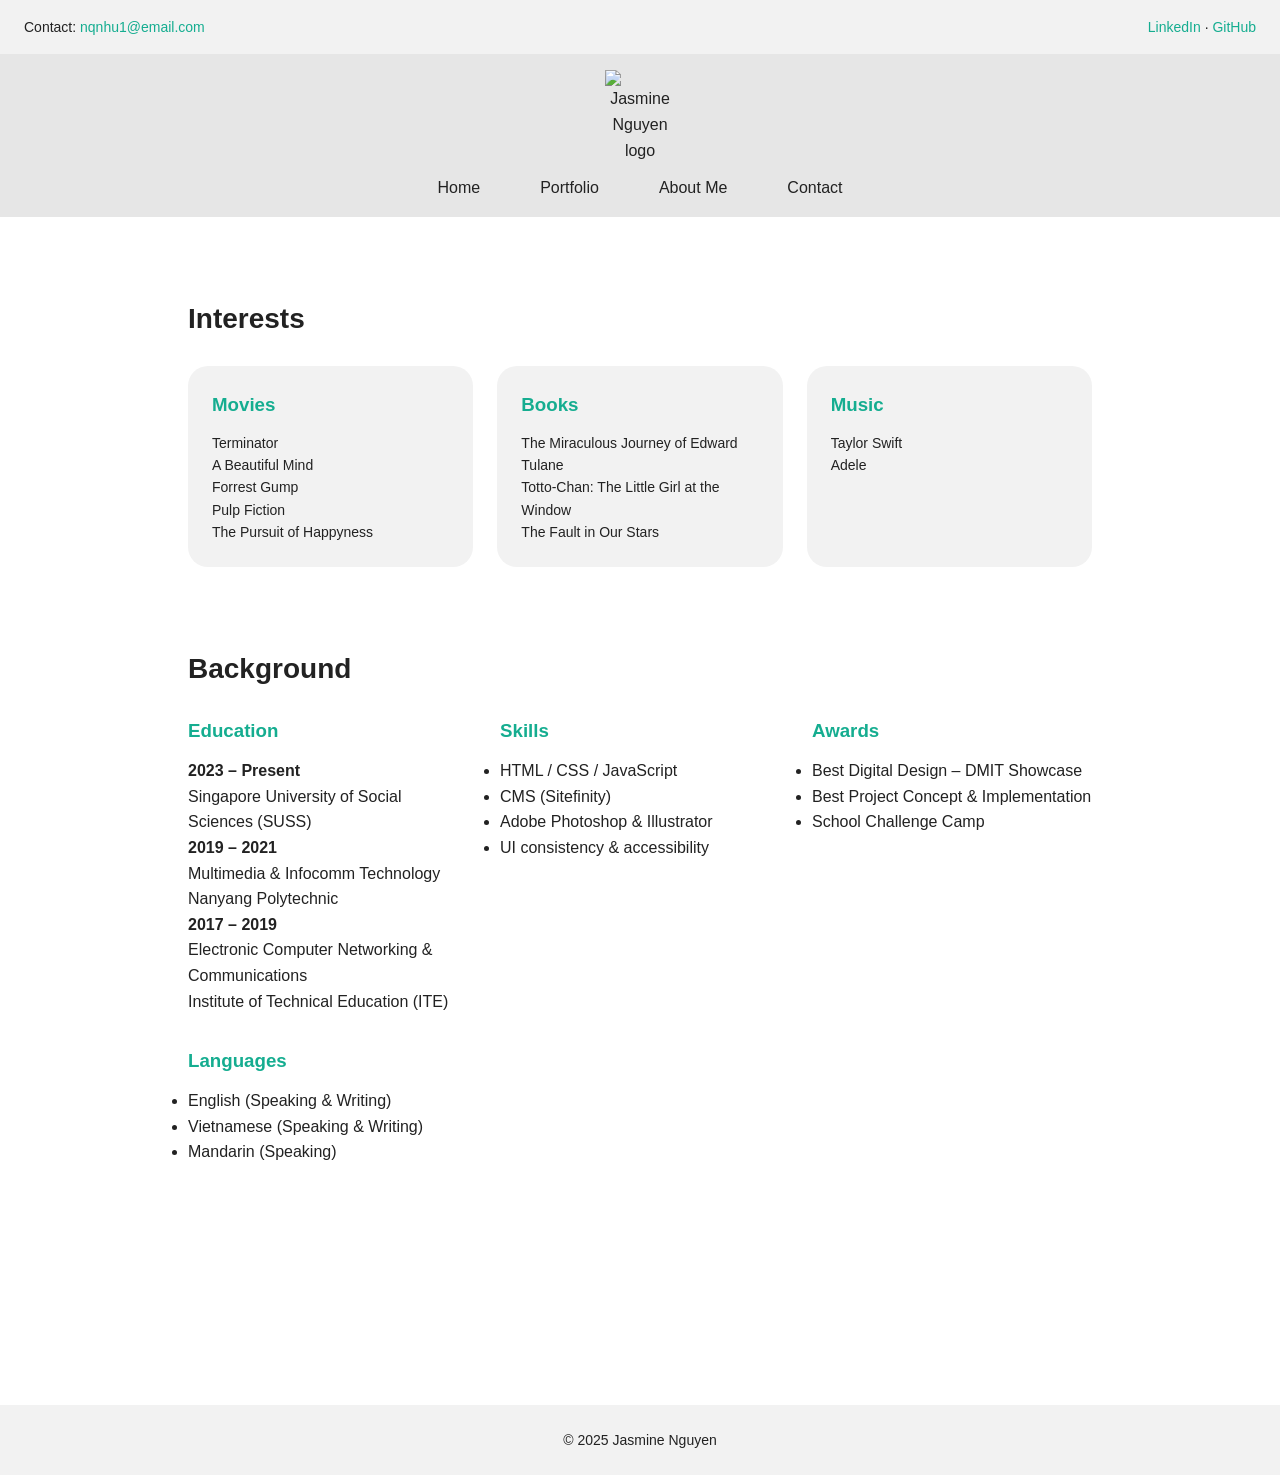
==== about.html @ 4cfc7d3f "Add about page and associated CSS styles" ====
<!DOCTYPE html>
<html lang="en">
<head>
  <meta charset="utf-8" />
  <title>About Me | Jasmine Nguyen</title>
  <meta name="viewport" content="width=device-width, initial-scale=1.0"/>

  <!-- CSS -->
  <link rel="stylesheet" href="css/general.css">
  <link rel="stylesheet" href="css/about.css">
</head>

<body>

<header>
  <p>
    Contact:
    <a href="mailto:nqnhu1@email.com">nqnhu1@email.com</a>
  </p>
  <p>
    <a href="https://www.linkedin.com/in/hgnu412/" target="_blank">LinkedIn</a> ·
    <a href="https://github.com/Jasmine-sunday" target="_blank">GitHub</a>
  </p>
</header>

<nav>
  <div id="icon">
    <a href="index.html">
      <img src="images/logo.png" alt="Jasmine Nguyen logo">
    </a>
  </div>

  <ul class="nav-links">
    <li><a href="index.html">Home</a></li>
    <li><a href="portfolio.html">Portfolio</a></li>
    <li><a href="about.html" class="active">About Me</a></li>
    <li><a href="contact.html">Contact</a></li>
  </ul>
</nav>

<main>
  <!-- HOBBIES -->
  <section class="about-section">
    <h2 class="section-title">Interests</h2>

    <div class="hobby-grid">

      <div class="hobby-card">
        <h3>Movies</h3>
        <ul>
          <li>Terminator</li>
          <li>A Beautiful Mind</li>
          <li>Forrest Gump</li>
          <li>Pulp Fiction</li>
          <li>The Pursuit of Happyness</li>
        </ul>
      </div>

      <div class="hobby-card">
        <h3>Books</h3>
        <ul>
          <li>The Miraculous Journey of Edward Tulane</li>
          <li>Totto-Chan: The Little Girl at the Window</li>
          <li>The Fault in Our Stars</li>
        </ul>
      </div>

      <div class="hobby-card">
        <h3>Music</h3>
        <ul>
          <li>Taylor Swift</li>
          <li>Adele</li>
        </ul>
      </div>

    </div>
  </section>

  <!-- CV -->
  <section class="about-section cv-section">
    <h2 class="section-title">Background</h2>

    <div class="cv-grid">

      <div class="cv-block">
  <h3>Education</h3>

  <p>
    <strong>2023 – Present</strong><br>
    Singapore University of Social Sciences (SUSS)
  </p>

  <p>
    <strong>2019 – 2021</strong><br>
    Multimedia & Infocomm Technology<br>
    Nanyang Polytechnic
  </p>

  <p>
    <strong>2017 – 2019</strong><br>
    Electronic Computer Networking & Communications<br>
    Institute of Technical Education (ITE)
  </p>
</div>

      <div class="cv-block">
        <h3>Skills</h3>
        <ul>
          <li>HTML / CSS / JavaScript</li>
          <li>CMS (Sitefinity)</li>
          <li>Adobe Photoshop & Illustrator</li>
          <li>UI consistency & accessibility</li>
        </ul>
      </div>

      <div class="cv-block">
        <h3>Awards</h3>
        <ul>
          <li>Best Digital Design – DMIT Showcase</li>
          <li>Best Project Concept & Implementation</li>
          <li>School Challenge Camp</li>
        </ul>
      </div>

      <div class="cv-block">
        <h3>Languages</h3>
        <ul>
          <li>English (Speaking & Writing)</li>
          <li>Vietnamese (Speaking & Writing)</li>
          <li>Mandarin (Speaking)</li>
        </ul>
      </div>

    </div>
  </section>

</main>

<footer>
  <p>© 2025 Jasmine Nguyen</p>
</footer>

</body>
</html>
---- css/general.css ----
* {
  box-sizing: border-box;
  margin: 0;
  padding: 0;
}

html {
  scroll-behavior: smooth;
}

body {
  font-family: -apple-system, BlinkMacSystemFont, "Segoe UI", sans-serif;
  color: #222;
  line-height: 1.6;
  background: #ffffff;
}

a {
  color: #15AD90;
  text-decoration: none;
}

header {
  background: #f2f2f2;
  padding: 16px 24px;
  display: flex;
  justify-content: space-between;
  flex-wrap: wrap;
  font-size: 14px;
}

nav {
  background: #e6e6e6;
  padding: 16px 0;
}

nav ul {
  list-style: none;
  display: flex;
  justify-content: center;
  gap: 32px;
}

nav a {
  color: #222;
  font-weight: 500;
  padding: 6px 14px;
  border-radius: 20px;
}

nav a:hover {
  background: #cefdef;
  color: #15AD90;
}

#icon {
  text-align: center;
  padding-bottom: 12px;
}

#icon img {
  max-width: 70px;
  height: auto;
}

main {
  max-width: 1000px;
  margin: 0 auto;
  padding: 80px 24px;
}

.section-title {
  font-size: 28px;
  margin-bottom: 24px;
}

.skills {
  display: flex;
  flex-wrap: wrap;
  gap: 12px;
}

.skill {
  background: #f2f2f2;
  padding: 8px 14px;
  border-radius: 20px;
  font-size: 14px;
}

footer {
  background: #f2f2f2;
  text-align: center;
  padding: 24px;
  margin-top: 80px;
  font-size: 14px;
}

@media (max-width: 768px) {
  nav ul {
    flex-direction: column;
    gap: 12px;
  }
}
---- css/about.css ----
/* About Intro */
.about-intro {
  max-width: 800px;
  margin: 80px auto;
  padding: 0 24px;
}

.about-intro h1 {
  font-size: 48px;
  color: #15AD90;
  margin-bottom: 16px;
}

.about-intro p {
  font-size: 18px;
  line-height: 1.7;
}

/* Sections */
.about-section {
  max-width: 1100px;
  margin: 0 auto 80px;
  padding: 0 24px;
}

/* Hobbies */
.hobby-grid {
  display: grid;
  grid-template-columns: repeat(auto-fit, minmax(220px, 1fr));
  gap: 24px;
}

.hobby-card {
  background: #f2f2f2;
  padding: 24px;
  border-radius: 20px;
}

.hobby-card h3 {
  color: #15AD90;
  margin-bottom: 12px;
}

.hobby-card ul {
  list-style: none;
  font-size: 14px;
}

/* CV */
.cv-grid {
  display: grid;
  grid-template-columns: repeat(auto-fit, minmax(240px, 1fr));
  gap: 32px;
}

.cv-block h3 {
  color: #15AD90;
  margin-bottom: 12px;
}

/* Mobile */
@media (max-width: 768px) {
  .about-intro h1 {
    font-size: 36px;
  }
}
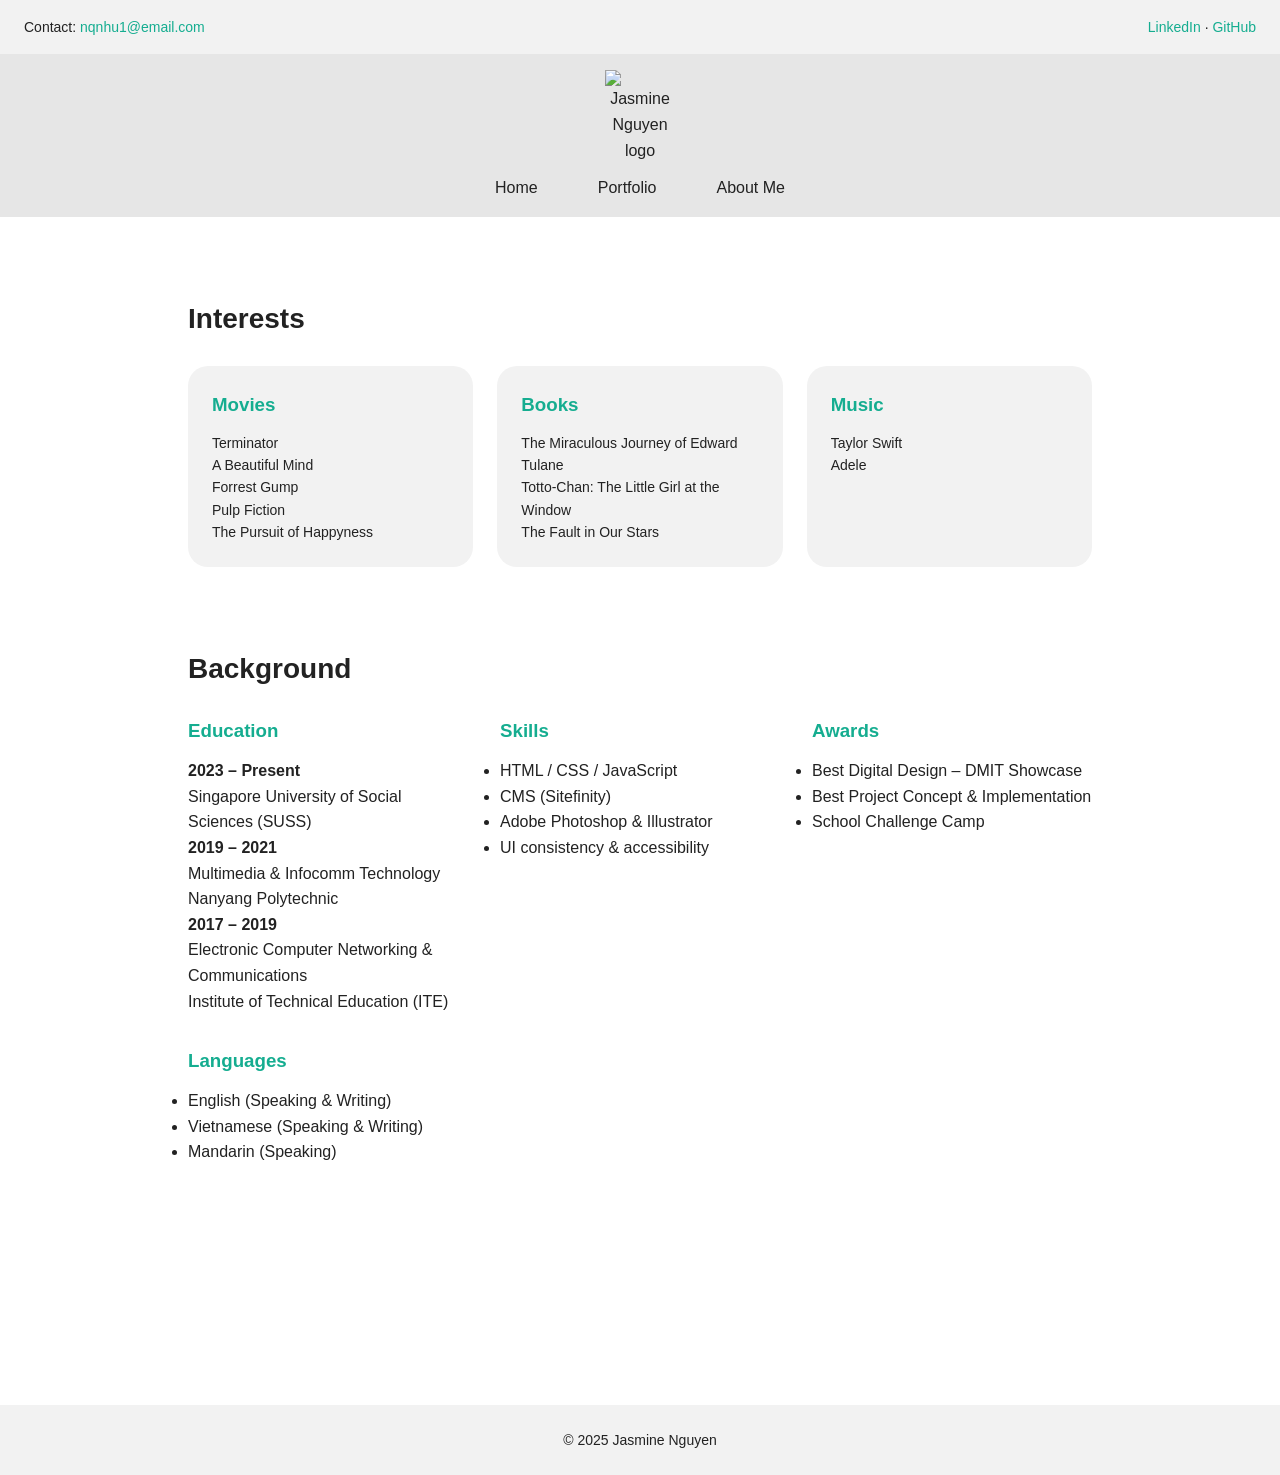
==== commit 2d40744a: "Add initial portfolio webpage with project showcase and contact information" ====
--- a/about.html
+++ b/about.html
@@ -34,7 +34,6 @@
     <li><a href="index.html">Home</a></li>
     <li><a href="portfolio.html">Portfolio</a></li>
     <li><a href="about.html" class="active">About Me</a></li>
-    <li><a href="contact.html">Contact</a></li>
   </ul>
 </nav>
 
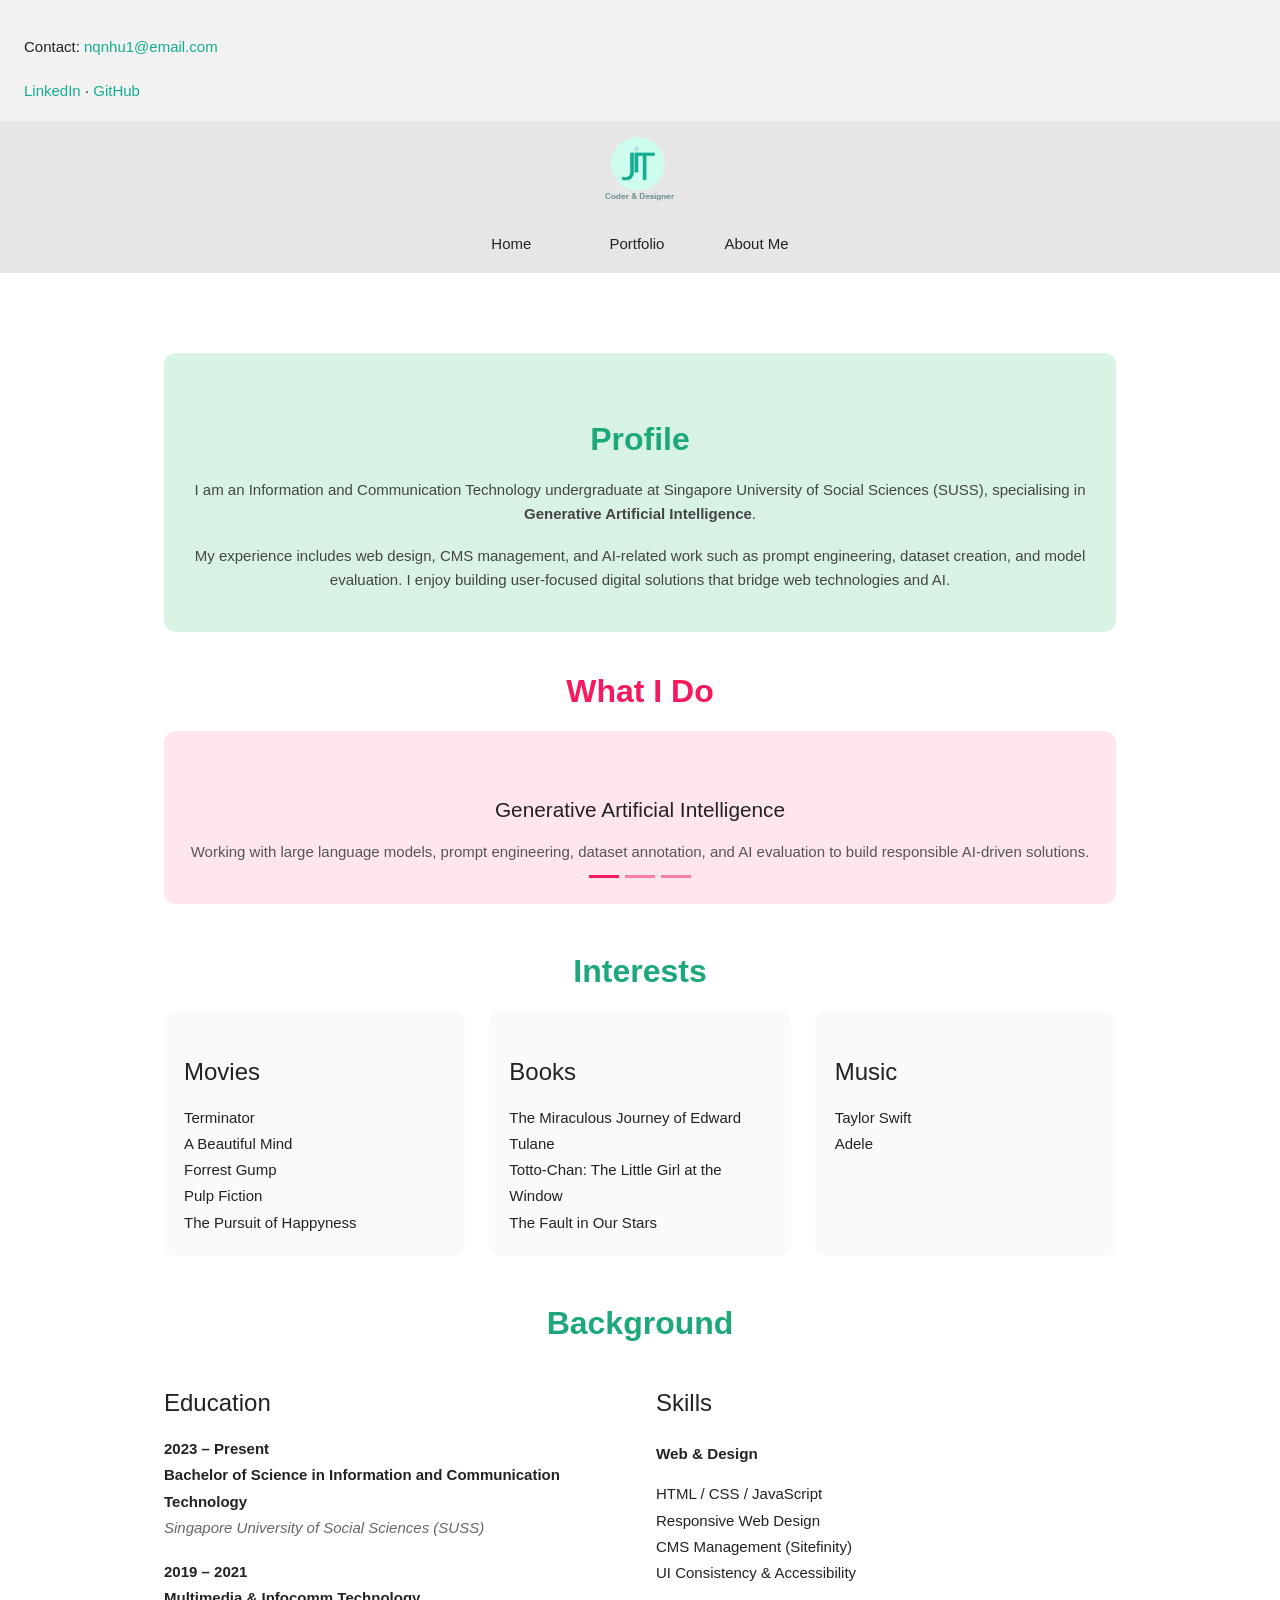
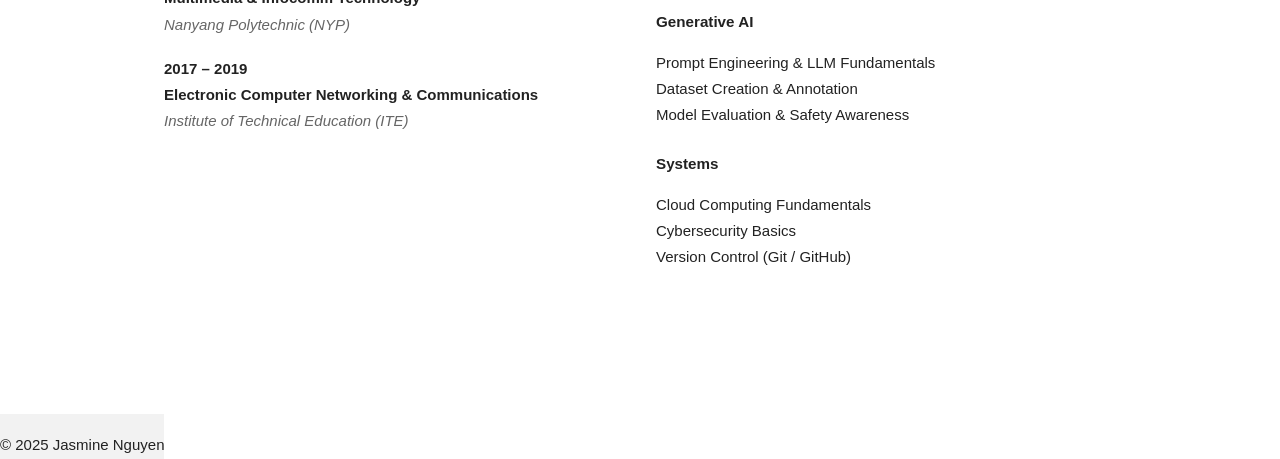
==== commit 7af9ca50: "feat: Add before-and-after image slider to project cards and enhance portfolio layout - Implemented " ====
--- a/about.html
+++ b/about.html
@@ -5,7 +5,12 @@
   <title>About Me | Jasmine Nguyen</title>
   <meta name="viewport" content="width=device-width, initial-scale=1.0"/>
 
-  <!-- CSS -->
+  <!-- Bootstrap CSS -->
+  <link
+    href="https://cdn.jsdelivr.net/npm/bootstrap@5.3.3/dist/css/bootstrap.min.css"
+    rel="stylesheet">
+
+  <!-- Custom CSS -->
   <link rel="stylesheet" href="css/general.css">
   <link rel="stylesheet" href="css/about.css">
 </head>
@@ -38,7 +43,75 @@
 </nav>
 
 <main>
-  <!-- HOBBIES -->
+
+  <!-- PROFILE -->
+  <section class="about-section intro-section">
+    <h2 class="section-title">Profile</h2>
+
+    <p class="intro-text">
+      I am an Information and Communication Technology undergraduate at
+      Singapore University of Social Sciences (SUSS), specialising in
+      <strong>Generative Artificial Intelligence</strong>.
+    </p>
+
+    <p class="intro-text">
+      My experience includes web design, CMS management, and AI-related work
+      such as prompt engineering, dataset creation, and model evaluation.
+      I enjoy building user-focused digital solutions that bridge
+      web technologies and AI.
+    </p>
+  </section>
+
+  <!-- CAROUSEL -->
+  <section class="about-section whatido-section">
+    <h2 class="section-title2">What I Do</h2>
+
+    <div id="aboutCarousel" class="carousel slide" data-bs-ride="carousel">
+
+      <div class="carousel-indicators">
+        <button type="button" data-bs-target="#aboutCarousel" data-bs-slide-to="0" class="active"></button>
+        <button type="button" data-bs-target="#aboutCarousel" data-bs-slide-to="1"></button>
+        <button type="button" data-bs-target="#aboutCarousel" data-bs-slide-to="2"></button>
+      </div>
+
+      <div class="carousel-inner">
+
+        <div class="carousel-item active">
+          <div class="carousel-content">
+            <h3>Generative Artificial Intelligence</h3>
+            <p>
+              Working with large language models, prompt engineering,
+              dataset annotation, and AI evaluation to build
+              responsible AI-driven solutions.
+            </p>
+          </div>
+        </div>
+
+        <div class="carousel-item">
+          <div class="carousel-content">
+            <h3>Web Design & CMS</h3>
+            <p>
+              Designing responsive websites with strong UI consistency,
+              accessibility, and CMS-based content workflows.
+            </p>
+          </div>
+        </div>
+
+        <div class="carousel-item">
+          <div class="carousel-content">
+            <h3>Systems & Collaboration</h3>
+            <p>
+              Applying cloud computing and cybersecurity fundamentals
+              in agile, team-based project environments.
+            </p>
+          </div>
+        </div>
+
+      </div>
+    </div>
+  </section>
+
+  <!-- INTERESTS -->
   <section class="about-section">
     <h2 class="section-title">Interests</h2>
 
@@ -75,59 +148,65 @@
     </div>
   </section>
 
-  <!-- CV -->
+  <!-- BACKGROUND -->
   <section class="about-section cv-section">
     <h2 class="section-title">Background</h2>
 
     <div class="cv-grid">
 
       <div class="cv-block">
-  <h3>Education</h3>
-
-  <p>
-    <strong>2023 – Present</strong><br>
-    Singapore University of Social Sciences (SUSS)
-  </p>
-
-  <p>
-    <strong>2019 – 2021</strong><br>
-    Multimedia & Infocomm Technology<br>
-    Nanyang Polytechnic
-  </p>
-
-  <p>
-    <strong>2017 – 2019</strong><br>
-    Electronic Computer Networking & Communications<br>
-    Institute of Technical Education (ITE)
-  </p>
-</div>
+        <h3>Education</h3>
+
+        <p>
+          <strong>2023 – Present</strong><br>
+          <span class="major">Bachelor of Science in Information and Communication Technology</span><br>
+          <span class="school">Singapore University of Social Sciences (SUSS)</span>
+        </p>
+
+        <p>
+          <strong>2019 – 2021</strong><br>
+          <span class="major">Multimedia & Infocomm Technology</span><br>
+          <span class="school">Nanyang Polytechnic (NYP)</span>
+        </p>
+
+        <p>
+          <strong>2017 – 2019</strong><br>
+          <span class="major">Electronic Computer Networking & Communications</span><br>
+          <span class="school">Institute of Technical Education (ITE)</span>
+        </p>
+      </div>
 
       <div class="cv-block">
         <h3>Skills</h3>
-        <ul>
-          <li>HTML / CSS / JavaScript</li>
-          <li>CMS (Sitefinity)</li>
-          <li>Adobe Photoshop & Illustrator</li>
-          <li>UI consistency & accessibility</li>
-        </ul>
-      </div>
-
-      <div class="cv-block">
-        <h3>Awards</h3>
-        <ul>
-          <li>Best Digital Design – DMIT Showcase</li>
-          <li>Best Project Concept & Implementation</li>
-          <li>School Challenge Camp</li>
-        </ul>
-      </div>
-
-      <div class="cv-block">
-        <h3>Languages</h3>
-        <ul>
-          <li>English (Speaking & Writing)</li>
-          <li>Vietnamese (Speaking & Writing)</li>
-          <li>Mandarin (Speaking)</li>
-        </ul>
+
+        <div class="skill-group">
+          <h4>Web & Design</h4>
+          <ul>
+            <li>HTML / CSS / JavaScript</li>
+            <li>Responsive Web Design</li>
+            <li>CMS Management (Sitefinity)</li>
+            <li>UI Consistency & Accessibility</li>
+          </ul>
+        </div>
+
+        <div class="skill-group">
+          <h4>Generative AI</h4>
+          <ul>
+            <li>Prompt Engineering & LLM Fundamentals</li>
+            <li>Dataset Creation & Annotation</li>
+            <li>Model Evaluation & Safety Awareness</li>
+          </ul>
+        </div>
+
+        <div class="skill-group">
+          <h4>Systems</h4>
+          <ul>
+            <li>Cloud Computing Fundamentals</li>
+            <li>Cybersecurity Basics</li>
+            <li>Version Control (Git / GitHub)</li>
+          </ul>
+        </div>
+
       </div>
 
     </div>
@@ -139,5 +218,10 @@
   <p>© 2025 Jasmine Nguyen</p>
 </footer>
 
+<!-- Bootstrap JS -->
+<script
+  src="https://cdn.jsdelivr.net/npm/bootstrap@5.3.3/dist/js/bootstrap.bundle.min.js">
+</script>
+
 </body>
 </html>
--- a/css/general.css
+++ b/css/general.css
@@ -100,4 +100,4 @@
     flex-direction: column;
     gap: 12px;
   }
-}
+}
--- a/css/about.css
+++ b/css/about.css
@@ -1,29 +1,68 @@
-/* About Intro */
-.about-intro {
-  max-width: 800px;
-  margin: 80px auto;
-  padding: 0 24px;
+.about-section {
+  margin-bottom: 48px;
 }
 
-.about-intro h1 {
-  font-size: 48px;
-  color: #15AD90;
-  margin-bottom: 16px;
+.section-title {
+  text-align: center;      
+  color: #1ca878;       
+  font-size: 2rem;         
+  margin-bottom: 20px;
+  font-weight: 600;
+}
+.section-title2 {
+  text-align: center;      
+  color: #F7195E;       
+  font-size: 2rem;         
+  margin-bottom: 20px;
+  font-weight: 600;
+}
+.intro-text {
+  line-height: 1.6;
+  color: #444;
+  text-align: center; 
+}
+/* Carousel indicators color */
+.carousel-indicators [data-bs-target] {
+  background-color: #F7195E;  /* inactive bullets */
 }
 
-.about-intro p {
-  font-size: 18px;
-  line-height: 1.7;
+.carousel-indicators .active {
+  background-color: #F7195E;  /* active bullet */
 }
 
-/* Sections */
-.about-section {
-  max-width: 1100px;
-  margin: 0 auto 80px;
-  padding: 0 24px;
+/* Carousel */
+.carousel {
+  margin: 0 auto;
+}
+.intro-section {
+  background-color: #d8f3e4;
+  padding: 40px 20px;
+  border-radius: 12px;
+  margin-bottom: 40px;
+}
+.carousel-content {
+  padding: 40px 32px;
+  text-align: center;
+  background-color: #f8f9fa;
+  border-radius: 14px;
 }
 
-/* Hobbies */
+.carousel-content h3 {
+  margin-bottom: 12px;
+  font-size: 1.3rem;
+}
+
+.carousel-content p {
+  color: #555;
+  line-height: 1.6;
+}
+.whatido-section .carousel-content {
+  background-color: #ffe6ed;
+  padding: 40px 20px;
+  border-radius: 12px;
+}
+
+/* Interests */
 .hobby-grid {
   display: grid;
   grid-template-columns: repeat(auto-fit, minmax(220px, 1fr));
@@ -31,36 +70,16611 @@
 }
 
 .hobby-card {
-  background: #f2f2f2;
-  padding: 24px;
-  border-radius: 20px;
+  padding: 20px;
+  border-radius: 12px;
+  background-color: #fafafa;
 }
 
 .hobby-card h3 {
-  color: #15AD90;
-  margin-bottom: 12px;
+  margin-bottom: 10px;
 }
 
-.hobby-card ul {
-  list-style: none;
-  font-size: 14px;
-}
-
-/* CV */
+/* Background */
 .cv-grid {
   display: grid;
-  grid-template-columns: repeat(auto-fit, minmax(240px, 1fr));
+  grid-template-columns: repeat(auto-fit, minmax(280px, 1fr));
   gap: 32px;
 }
 
-.cv-block h3 {
-  color: #15AD90;
-  margin-bottom: 12px;
+.cv-block p {
+  margin-bottom: 16px;
 }
 
-/* Mobile */
-@media (max-width: 768px) {
-  .about-intro h1 {
-    font-size: 36px;
-  }
-}
+.major {
+  font-weight: 600;
+}
+
+.school {
+  font-style: italic;
+  color: #666;
+}
+
+.skill-group {
+  margin-bottom: 16px;
+}
+
+.skill-group h4 {
+  font-size: 0.95rem;
+  font-weight: 600;
+  margin-bottom: 6px;
+}
+
+
+/*
+----------------------------------------------------------
+[Table of contents]
+
+#Normalize
+#Scaffolding
+#Type
+#Lists
+#Code
+#Grid
+#Tables
+#Forms
+#Buttons
+#Icons
+#Component-animations
+#Button-groups
+#Navs
+#Navbar
+#Breadcrumbs
+#Alerts
+#Panels
+#Dividers
+#Pricing-tables
+#Fluid-objects
+#Preloader
+#Tooltip
+#Post
+#Portfolio
+
+Menus
+#Menu-Structure
+#Menu-Position
+#Menu-Toggle
+
+Plugins
+#Isotope
+#iLightbox
+#OwlCarousel
+#OwlCarousel-Textual
+#Justified-Gallery
+#Slides Scroll
+
+Styles
+#Elements-text
+#Headers
+#Thumbs
+#Overlay
+#Onepage-scroll
+#Widgets
+#Footer
+#Comments
+#Author
+#Testimonials
+#Twitter
+#Share
+#VC-Modules
+#Media-Elements
+#LiveSearch
+#Shadows
+#Corners
+
+Animations
+#Animation
+
+----------------------------------------------------------
+*/
+/*
+----------------------------------------------------------
+
+#Normalize
+
+----------------------------------------------------------
+*/
+html {
+  font-family: sans-serif;
+  -ms-text-size-adjust: 100%;
+  -webkit-text-size-adjust: 100%;
+}
+body {
+  margin: 0;
+}
+article,
+aside,
+details,
+figcaption,
+figure,
+footer,
+header,
+hgroup,
+main,
+nav,
+section,
+summary {
+  display: block;
+}
+audio,
+canvas,
+progress,
+video {
+  display: inline-block;
+  vertical-align: baseline;
+}
+audio:not([controls]) {
+  display: none;
+  height: 0;
+}
+[hidden],
+template {
+  display: none;
+}
+a {
+  background: transparent;
+}
+a:active,
+a:hover {
+  outline: 0;
+}
+abbr[title] {
+  border-bottom: 1px dotted;
+}
+b,
+strong {
+  font-weight: bold;
+}
+dfn {
+  font-style: italic;
+}
+h1 {
+  font-size: 2em;
+  margin: 0.67em 0;
+}
+mark {
+  background: #ff0;
+  color: #000;
+}
+small {
+  font-size: 80%;
+}
+sub,
+sup {
+  font-size: 75%;
+  line-height: 0;
+  position: relative;
+  vertical-align: baseline;
+}
+sup {
+  top: -0.5em;
+}
+sub {
+  bottom: -0.25em;
+}
+img {
+  border: 0;
+}
+svg:not(:root) {
+  overflow: hidden;
+}
+figure {
+  margin: 1em 40px;
+}
+hr {
+  -moz-box-sizing: content-box;
+  box-sizing: content-box;
+  height: 0;
+}
+pre {
+  overflow: auto;
+  white-space: pre-wrap;
+  word-wrap: break-word;
+  word-break: break-all;
+}
+code,
+kbd,
+pre,
+samp {
+  font-family: monospace, monospace;
+  font-size: 1em;
+}
+button,
+input,
+optgroup,
+select,
+textarea {
+  color: inherit;
+  font: inherit;
+  margin: 0;
+}
+button {
+  overflow: visible;
+}
+button,
+select {
+  text-transform: none;
+}
+button,
+html input[type="button"],
+input[type="reset"],
+input[type="submit"] {
+  -webkit-appearance: button;
+  cursor: pointer;
+}
+button[disabled],
+html input[disabled] {
+  cursor: default;
+}
+button::-moz-focus-inner,
+input::-moz-focus-inner {
+  border: 0;
+  padding: 0;
+}
+input {
+  line-height: normal;
+}
+input[type="checkbox"],
+input[type="radio"] {
+  box-sizing: border-box;
+  padding: 0;
+}
+input[type="number"]::-webkit-inner-spin-button,
+input[type="number"]::-webkit-outer-spin-button {
+  height: auto;
+}
+input[type="search"] {
+  -webkit-appearance: textfield;
+  -moz-box-sizing: content-box;
+  -webkit-box-sizing: content-box;
+  box-sizing: content-box;
+}
+input[type="search"]::-webkit-search-cancel-button,
+input[type="search"]::-webkit-search-decoration {
+  -webkit-appearance: none;
+}
+fieldset {
+  border: 1px solid #c0c0c0;
+  margin: 0 2px;
+  padding: 0.35em 0.625em 0.75em;
+}
+legend {
+  border: 0;
+  padding: 0;
+}
+textarea {
+  overflow: auto;
+}
+optgroup {
+  font-weight: bold;
+}
+table {
+  border-collapse: collapse;
+  border-spacing: 0;
+}
+td,
+th {
+  padding: 0;
+}
+script {
+  display: none !important;
+}
+@media print {
+  .box-container {
+    width: 100% !important;
+    margin-left: 0 !important;
+  }
+  .menu-container {
+    width: 100% !important;
+  }
+  .animate_when_almost_visible {
+    opacity: 1 !important;
+    animation-name: none !important;
+  }
+  .icon-box-icon svg path {
+    stroke-dasharray: initial !important;
+    stroke-dashoffset: initial !important;
+  }
+}
+/*
+----------------------------------------------------------
+
+#Scaffolding
+
+----------------------------------------------------------
+*/
+* {
+  -webkit-box-sizing: border-box;
+  -moz-box-sizing: border-box;
+  box-sizing: border-box;
+}
+*:before,
+*:after {
+  -webkit-box-sizing: border-box;
+  -moz-box-sizing: border-box;
+  box-sizing: border-box;
+}
+html {
+  overflow-y: scroll;
+  overflow-x: hidden;
+  -webkit-overflow-scrolling: touch;
+  height: 100%;
+}
+@media (max-width: 569px) {
+  html {
+    margin-top: 0px;
+  }
+}
+body {
+  height: 100%;
+  -webkit-font-smoothing: antialiased;
+  -moz-osx-font-smoothing: grayscale;
+  -webkit-tap-highlight-color: rgba(0, 0, 0, 0.3);
+  overflow: initial !important;
+}
+@media (max-width: 569px) {
+  body.logged-in.admin-bar {
+    padding-top: 46px !important;
+  }
+}
+.box-wrapper {
+  display: table;
+  table-layout: fixed;
+  width: 100%;
+  height: 100%;
+  overflow: hidden;
+}
+.box-container {
+  display: table;
+  width: 100%;
+  height: 100%;
+  table-layout: fixed;
+  position: relative;
+}
+.main-background {
+  overflow: hidden;
+  position: fixed;
+  top: 0;
+  left: 0;
+  right: 0;
+  bottom: 0;
+}
+.main-background > div {
+  width: 100%;
+  height: 100%;
+}
+.main-wrapper {
+  width: 100%;
+  height: 100%;
+}
+.hmenu .main-wrapper {
+  display: table-row;
+}
+.main-container .row-content {
+  height: 100%;
+}
+@media (max-width: 959px) {
+  .main-container {
+    padding-top: 0px !important;
+  }
+}
+.sections-container {
+  display: table;
+  table-layout: fixed;
+  width: 100%;
+  height: 100%;
+}
+.page-wrapper,
+.page-body {
+  display: table-row;
+  width: 100%;
+  height: 100%;
+}
+.main-container > .row > .row-inner > div[class*=col-lg-]:not(:first-child),
+.main-container > .row:not(:first-child) > .row-inner > div[class*=col-lg-] {
+  border-top-width: 0px !important;
+}
+.no-vmargin > .row-inner > div[class*=col-lg-]:not(.logo-container) {
+  padding: 0px;
+}
+@media (max-width: 569px) {
+  body.menu-mobile-centered .mobile-hidden:not(.social-icon):not(.menu-social) {
+    display: none !important;
+  }
+  body:not(.menu-mobile-centered) .mobile-hidden {
+    display: none !important;
+  }
+}
+@media (min-width: 570px) and (max-width: 959px) {
+  body.menu-mobile-centered .tablet-hidden:not(.social-icon):not(.menu-social) {
+    display: none !important;
+  }
+  body:not(.menu-mobile-centered) .tablet-hidden {
+    display: none !important;
+  }
+}
+@media (min-width: 960px) {
+  .desktop-hidden {
+    display: none !important;
+  }
+}
+.post-wrapper,
+.margin-auto {
+  margin: auto;
+}
+input,
+button,
+select,
+textarea {
+  font-family: inherit;
+  font-size: inherit;
+  line-height: inherit;
+}
+a {
+  outline: 0;
+  border: 0;
+  text-decoration: none;
+}
+a:hover,
+a:focus,
+a.active {
+  text-decoration: none;
+}
+*:focus {
+  outline: none;
+}
+button {
+  outline: 0;
+  border: 0;
+}
+figure {
+  margin: 0;
+  max-width: 100%;
+}
+img {
+  max-width: 100%;
+  height: auto;
+}
+img.adaptive-async,
+img.async-done {
+  width: 100%;
+  height: auto;
+  max-width: none;
+}
+.async-blurred {
+  -webkit-filter: blur(10px);
+  -moz-filter: blur(10px);
+  -ms-filter: blur(10px);
+  filter: blur(10px);
+  -webkit-transition: -webkit-filter 0.3s ease-out;
+  -moz-transition: -moz-filter 0.3s ease-out;
+  -o-transition: filter 0.3s ease-out;
+  transition: filter 0.3s ease-out;
+}
+.async-blurred.async-done {
+  -webkit-filter: blur(0px);
+  -moz-filter: blur(0px);
+  -ms-filter: blur(0px);
+  filter: blur(0px);
+}
+.img-responsive {
+  display: block;
+  max-width: 100%;
+  height: auto;
+}
+.img-round .t-entry-visual-cont > a,
+.tmb-round .t-entry-visual-cont > a {
+  -webkit-perspective: 1000px;
+  -moz-perspective: 1000px;
+  perspective: 1000px;
+  overflow: hidden;
+}
+.img-thumbnail {
+  display: inline-block;
+  max-width: 100%;
+  height: auto;
+}
+.img-circle {
+  border-radius: 50%;
+}
+.img-circle > img {
+  border-radius: 50%;
+}
+hr {
+  margin: 27px 0px 27px 0px;
+  border: 0;
+  border-top-width: 1px;
+  border-style: solid;
+}
+hr.separator-no-padding {
+  margin-top: 0px;
+  margin-bottom: 0px;
+}
+hr.separator-double-padding {
+  margin: 54px 0px 54px 0px;
+}
+hr.no-top-margin {
+  margin-top: 0px;
+}
+hr.double-top-margin {
+  margin-top: 72px;
+}
+hr.dotted {
+  border-style: dotted;
+}
+hr.dashed {
+  border-style: dashed;
+}
+hr.separator-break {
+  margin-left: auto;
+  margin-right: auto;
+}
+.uncode_text_column > *:first-child {
+  margin-top: 0px;
+}
+.detail-container {
+  display: table;
+  table-layout: fixed;
+}
+.detail-container .detail-label {
+  min-width: 108px;
+  display: table-cell;
+}
+.detail-container .detail-value {
+  display: table-cell;
+}
+.detail-container a {
+  font-weight: 400;
+}
+.std-block-padding {
+  padding: 72px 36px 72px 36px;
+}
+@media (max-width: 1499px) {
+  .std-block-padding {
+    padding: 54px 36px 54px 36px;
+  }
+}
+@media (max-width: 959px) {
+  .std-block-padding {
+    padding: 36px 36px 36px 36px;
+  }
+}
+.std-top-padding {
+  padding-top: 72px;
+}
+@media (max-width: 1499px) {
+  .std-top-padding {
+    padding-top: 54px;
+  }
+}
+@media (max-width: 959px) {
+  .std-top-padding {
+    padding-top: 36px;
+  }
+}
+.std-bottom-padding {
+  padding-bottom: 72px;
+}
+@media (max-width: 1499px) {
+  .std-bottom-padding {
+    padding-bottom: 54px;
+  }
+}
+@media (max-width: 959px) {
+  .std-bottom-padding {
+    padding-bottom: 36px;
+  }
+}
+.body-borders > * {
+  position: fixed;
+  z-index: 11000;
+}
+.body-borders .body-border-shadow {
+  -webkit-box-shadow: 0 0px 14px 0px rgba(0, 0, 0, 0.1);
+  -moz-box-shadow: 0 0px 14px 0px rgba(0, 0, 0, 0.1);
+  box-shadow: 0 0px 14px 0px rgba(0, 0, 0, 0.1);
+}
+.body-borders .top-border {
+  top: 0;
+  left: 0;
+  width: 100%;
+}
+.body-borders .right-border {
+  top: 0;
+  right: 0;
+  height: 100%;
+}
+.body-borders .bottom-border {
+  bottom: 0;
+  left: 0;
+  width: 100%;
+}
+.body-borders .left-border {
+  top: 0;
+  left: 0;
+  height: 100%;
+}
+.body-borders[data-border="9"] .top-border,
+.body-borders[data-border="9"] .bottom-border {
+  height: 9px;
+}
+.body-borders[data-border="9"] .right-border,
+.body-borders[data-border="9"] .left-border {
+  width: 9px;
+}
+.body-borders[data-border="18"] .top-border,
+.body-borders[data-border="18"] .bottom-border {
+  height: 18px;
+}
+.body-borders[data-border="18"] .right-border,
+.body-borders[data-border="18"] .left-border {
+  width: 18px;
+}
+@media (max-width: 959px) {
+  .body-borders[data-border="18"] .top-border,
+  .body-borders[data-border="18"] .bottom-border {
+    height: 9px;
+  }
+  .body-borders[data-border="18"] .right-border,
+  .body-borders[data-border="18"] .left-border {
+    width: 9px;
+  }
+}
+.body-borders[data-border="27"] .top-border,
+.body-borders[data-border="27"] .bottom-border {
+  height: 27px;
+}
+.body-borders[data-border="27"] .right-border,
+.body-borders[data-border="27"] .left-border {
+  width: 27px;
+}
+@media (max-width: 959px) {
+  .body-borders[data-border="27"] .top-border,
+  .body-borders[data-border="27"] .bottom-border {
+    height: 9px;
+  }
+  .body-borders[data-border="27"] .right-border,
+  .body-borders[data-border="27"] .left-border {
+    width: 9px;
+  }
+}
+.body-borders[data-border="36"] .top-border,
+.body-borders[data-border="36"] .bottom-border {
+  height: 36px;
+}
+.body-borders[data-border="36"] .right-border,
+.body-borders[data-border="36"] .left-border {
+  width: 36px;
+}
+@media (max-width: 959px) {
+  .body-borders[data-border="36"] .top-border,
+  .body-borders[data-border="36"] .bottom-border {
+    height: 9px;
+  }
+  .body-borders[data-border="36"] .right-border,
+  .body-borders[data-border="36"] .left-border {
+    width: 9px;
+  }
+}
+body[data-border="9"] .box-wrapper {
+  padding-bottom: 9px;
+}
+body[data-border="9"] .footer-scroll-top {
+  padding-right: 9px;
+  padding-bottom: 9px;
+}
+body[data-border="9"] .overlay .menu-close-search {
+  margin: 9px;
+}
+body[data-border="9"] .onepage-pagination {
+  margin: 9px;
+}
+@media (min-width: 960px) {
+  body[data-border="9"] .vmenu-container {
+    padding-top: 9px;
+    height: calc(100% -  9px ) !important;
+  }
+}
+body[data-border="18"] .box-wrapper {
+  padding-bottom: 18px;
+}
+body[data-border="18"] .footer-scroll-top {
+  padding-right: 18px;
+  padding-bottom: 18px;
+}
+body[data-border="18"] .overlay .menu-close-search {
+  margin: 18px;
+}
+body[data-border="18"] .onepage-pagination {
+  margin: 18px;
+}
+@media (max-width: 959px) {
+  body[data-border="18"] .box-wrapper {
+    padding-bottom: 9px;
+  }
+  body[data-border="18"] .footer-scroll-top {
+    padding-right: 9px;
+    padding-bottom: 9px;
+  }
+  body[data-border="18"] .overlay .menu-close-search {
+    margin: 9px;
+  }
+  body[data-border="18"] .onepage-pagination {
+    margin: 9px;
+  }
+}
+@media (min-width: 960px) {
+  body[data-border="18"] .vmenu-container {
+    padding-top: 18px;
+    height: calc(100% -  18px ) !important;
+  }
+}
+body[data-border="27"] .box-wrapper {
+  padding-bottom: 27px;
+}
+body[data-border="27"] .footer-scroll-top {
+  padding-right: 27px;
+  padding-bottom: 27px;
+}
+body[data-border="27"] .overlay .menu-close-search {
+  margin: 27px;
+}
+body[data-border="27"] .onepage-pagination {
+  margin: 27px;
+}
+@media (max-width: 959px) {
+  body[data-border="27"] .box-wrapper {
+    padding-bottom: 9px;
+  }
+  body[data-border="27"] .footer-scroll-top {
+    padding-right: 9px;
+    padding-bottom: 9px;
+  }
+  body[data-border="27"] .overlay .menu-close-search {
+    margin: 9px;
+  }
+  body[data-border="27"] .onepage-pagination {
+    margin: 9px;
+  }
+}
+@media (min-width: 960px) {
+  body[data-border="27"] .vmenu-container {
+    padding-top: 27px;
+    height: calc(100% -  27px ) !important;
+  }
+}
+body[data-border="36"] .box-wrapper {
+  padding-bottom: 36px;
+}
+body[data-border="36"] .footer-scroll-top {
+  padding-right: 36px;
+  padding-bottom: 36px;
+}
+body[data-border="36"] .overlay .menu-close-search {
+  margin: 36px;
+}
+body[data-border="36"] .onepage-pagination {
+  margin: 36px;
+}
+@media (max-width: 959px) {
+  body[data-border="36"] .box-wrapper {
+    padding-bottom: 9px;
+  }
+  body[data-border="36"] .footer-scroll-top {
+    padding-right: 9px;
+    padding-bottom: 9px;
+  }
+  body[data-border="36"] .overlay .menu-close-search {
+    margin: 9px;
+  }
+  body[data-border="36"] .onepage-pagination {
+    margin: 9px;
+  }
+}
+@media (min-width: 960px) {
+  body[data-border="36"] .vmenu-container {
+    padding-top: 36px;
+    height: calc(100% -  36px ) !important;
+  }
+}
+/*
+----------------------------------------------------------
+
+#Type
+
+----------------------------------------------------------
+*/
+b,
+strong {
+  font-weight: 600;
+}
+h1,
+h2,
+h3,
+h4,
+h5,
+h6 {
+  -webkit-font-smoothing: antialiased;
+}
+.media-modal.wp-core-ui h1,
+.media-modal.wp-core-ui h2,
+.media-modal.wp-core-ui h3,
+.media-modal.wp-core-ui h4,
+.media-modal.wp-core-ui h5,
+.media-modal.wp-core-ui h6 {
+  font-size: initial !important;
+}
+h1,
+.h1 {
+  font-size: 35px;
+  line-height: 1.2;
+  margin: 27px 0 0;
+}
+@media (max-width: 339px) {
+  h1,
+  .h1 {
+    font-size: 28px;
+  }
+}
+h2,
+.h2 {
+  font-size: 29px;
+  line-height: 1.2;
+  margin: 27px 0 0;
+}
+h3,
+.h3 {
+  font-size: 24px;
+  line-height: 1.2;
+  margin: 27px 0 0;
+}
+h4,
+.h4 {
+  font-size: 20px;
+  line-height: 1.2;
+  margin: 27px 0 0;
+}
+h5,
+.h5 {
+  font-size: 17px;
+  line-height: 1.2;
+  margin: 27px 0 0;
+}
+h6,
+.h6 {
+  font-size: 14px;
+  line-height: 1.2;
+  margin: 27px 0 0;
+}
+p,
+li,
+dt,
+dd,
+dl,
+address,
+label,
+small,
+pre,
+code {
+  font-size: 15px;
+  line-height: 1.75;
+  margin: 18px 0 0;
+}
+.site-footer p,
+.site-footer li,
+.site-footer dt,
+.site-footer dd,
+.site-footer dl,
+.site-footer address,
+.site-footer label,
+.site-footer small,
+.site-footer pre,
+.site-footer code,
+aside p,
+aside li,
+aside dt,
+aside dd,
+aside dl,
+aside address,
+aside label,
+aside small,
+aside pre,
+aside code {
+  font-size: 14px;
+}
+.media-modal.wp-core-ui p,
+.media-modal.wp-core-ui li,
+.media-modal.wp-core-ui dt,
+.media-modal.wp-core-ui dd,
+.media-modal.wp-core-ui dl,
+.media-modal.wp-core-ui address,
+.media-modal.wp-core-ui label,
+.media-modal.wp-core-ui small,
+.media-modal.wp-core-ui pre,
+.media-modal.wp-core-ui code {
+  line-height: 18px;
+  margin: 0;
+  font-size: inherit;
+}
+p.text-top-reduced {
+  margin-top: 9px;
+}
+div.text-top-reduced > *:first-child {
+  margin-top: 9px;
+}
+small,
+figcaption {
+  font-size: 12px;
+}
+figcaption {
+  margin: 9px 0px 0px 0px;
+}
+ul,
+ol {
+  margin: 18px 0px 0px 0px;
+  padding-left: 18px;
+}
+ul,
+ol {
+  padding: 0;
+}
+ul i,
+ol i {
+  margin-right: 18px;
+}
+ul {
+  list-style: none;
+}
+ol {
+  margin-left: 18px;
+}
+ul li,
+ol li {
+  margin-top: 0;
+}
+ul > li > ul,
+ol > li > ol {
+  margin-left: 9px;
+  padding-left: 0;
+  margin-top: 0;
+}
+dl {
+  margin: 18px 18px 0px 18px;
+}
+dl dt {
+  font-weight: 600;
+}
+dd {
+  margin-top: 0;
+}
+dl dd {
+  margin-bottom: 0px;
+}
+dl dt:first-child {
+  margin-top: 0px;
+}
+blockquote {
+  margin: 27px 0px 27px 0px;
+  padding: 0px 0px 0px 27px;
+  border-left: 2px solid;
+}
+blockquote p {
+  font-size: 18px;
+  line-height: 1.75;
+  margin: 18px 0 0;
+}
+blockquote p:first-child {
+  margin-top: 0px;
+}
+blockquote small {
+  font-size: 13px;
+  margin: 9px 0px 0px 0px;
+  margin-bottom: 0;
+  display: inline;
+}
+blockquote small:before {
+  content: "-";
+  margin: 0px 9px 0px 0px;
+}
+blockquote.pullquote > p:first-of-type {
+  quotes: "\201C" "\201D";
+}
+blockquote.pullquote > p:first-of-type:before {
+  font-family: Georgia, serif;
+  content: open-quote;
+  font-size: 1.5em;
+  line-height: 0;
+  vertical-align: -0.25em;
+  margin-right: .2em;
+}
+blockquote.pullquote > p:first-of-type:after {
+  font-family: Georgia, serif;
+  content: close-quote;
+  font-size: 1.5em;
+  line-height: 0;
+  vertical-align: -0.25em;
+  margin-left: .1em;
+}
+cite {
+  font-style: normal;
+}
+mark {
+  color: #ffffff;
+  padding: 1px 4px;
+  border-radius: 2px;
+  font-weight: 600;
+}
+.messagebox_text {
+  color: #ffffff;
+  padding: 18px;
+  border-radius: 4px;
+  font-weight: 600;
+}
+.messagebox_text > * {
+  margin-top: 0;
+}
+.text-left {
+  text-align: left;
+}
+.text-right {
+  text-align: right;
+}
+.text-center {
+  text-align: center;
+}
+.text-justify {
+  text-align: justify;
+}
+.text-uppercase {
+  text-transform: uppercase;
+}
+.text-capitalize {
+  text-transform: capitalize;
+}
+.text-lowercase {
+  text-transform: lowercase;
+}
+.text-initial {
+  text-transform: initial;
+}
+.text-lead,
+.text-lead > * {
+  font-size: 18px;
+  line-height: 1.75;
+  margin: 18px 0 0;
+  margin: 36px 0px 0px 0px;
+}
+.text-lead.text-top-reduced {
+  margin: 9px 0px 0px 0px;
+}
+.text-bold {
+  font-weight: 600;
+}
+.font-weight-100,
+.font-weight-100 *:not(strong):not(b) {
+  font-weight: 100 !important;
+}
+.font-weight-200,
+.font-weight-200 *:not(strong):not(b) {
+  font-weight: 200 !important;
+}
+.font-weight-300,
+.font-weight-300 *:not(strong):not(b) {
+  font-weight: 300 !important;
+}
+.font-weight-400,
+.font-weight-400 *:not(strong):not(b) {
+  font-weight: 400 !important;
+}
+.font-weight-500,
+.font-weight-500 *:not(strong):not(b) {
+  font-weight: 500 !important;
+}
+.font-weight-600,
+.font-weight-600 *:not(strong):not(b) {
+  font-weight: 600 !important;
+}
+.font-weight-700,
+.font-weight-700 *:not(strong):not(b) {
+  font-weight: 700 !important;
+}
+.font-weight-800,
+.font-weight-800 *:not(strong):not(b) {
+  font-weight: 800 !important;
+}
+.font-weight-900,
+.font-weight-900 *:not(strong):not(b) {
+  font-weight: 900 !important;
+}
+/*
+----------------------------------------------------------
+
+#Lists
+
+----------------------------------------------------------
+*/
+ul.icons {
+  margin: 0;
+  padding: 0 !important;
+}
+ul.icons li {
+  list-style: none;
+  margin: 5px 0px 0px 0px;
+  vertical-align: top;
+}
+ul.icons li .fa {
+  margin-right: 13.5px;
+  font-size: 1em;
+  line-height: .7em;
+  position: relative;
+  top: 3px;
+}
+.uncode-list ul.text-large li {
+  font-size: 1.2em;
+}
+/*
+----------------------------------------------------------
+
+#Code
+
+----------------------------------------------------------
+*/
+code,
+kbd,
+pre,
+samp {
+  font-family: Monaco, monospace;
+  border-radius: 2px;
+  font-size: 13px;
+  line-height: 1.75;
+  margin: 18px 0 0;
+}
+code {
+  padding: 4px;
+}
+pre {
+  display: block;
+  margin: 18px 0px 0px 0px;
+  padding: 18px 18px 18px 18px;
+  border: 1px solid;
+}
+/*
+----------------------------------------------------------
+
+#Grid
+
+----------------------------------------------------------
+*/
+/*
+----------------------------------------------------------
+#Rows
+----------------------------------------------------------
+*/
+.row-inner {
+  display: table-row;
+}
+@media (max-width: 959px) {
+  .row-inner {
+    display: table;
+    table-layout: fixed;
+    width: 100%;
+  }
+  .ie:not(.ie11) .row-inner,
+  .safari5 .row-inner,
+  .android4 .row-inner {
+    display: block;
+  }
+  .post-wrapper > .post-body > .row-container > .row-parent > .row-inner {
+    width: 100%;
+  }
+}
+@media (min-width: 960px) {
+  .row-inner.restrict,
+  .row-inner.restrict > div {
+    height: 1px;
+  }
+}
+@media (min-width: 960px) {
+  .row-inner.expand {
+    height: 100%;
+  }
+}
+.row-inner + .row-inner {
+  margin: 18px 0px 0px 0px;
+}
+.row {
+  display: table;
+  table-layout: fixed;
+  width: 100%;
+  position: relative;
+}
+html.ie:not(.ie11) .page-wrapper .row.row-parent,
+html.safari5 .page-wrapper .row.row-parent,
+html.android4 .page-wrapper .row.row-parent {
+  display: block;
+}
+@media (max-width: 959px) {
+  .row .row-internal {
+    height: auto;
+  }
+}
+@media (min-width: 570px) {
+  .row.row-max-height {
+    max-height: none;
+  }
+}
+@media (max-width: 959px) {
+  .row[data-minheight] > .row-inner > div[class*=col-lg-] {
+    height: 100%;
+  }
+}
+.row .uncol {
+  display: block;
+  overflow: hidden;
+  position: relative;
+}
+.row .uncoltable {
+  display: table;
+  table-layout: fixed;
+  position: relative;
+  width: 100%;
+  height: 100%;
+}
+@media (max-width: 959px) {
+  .row .uncoltable {
+    padding-top: 0 !important;
+  }
+}
+.row .uncell {
+  display: table-cell;
+  position: relative;
+  height: 100%;
+  vertical-align: inherit;
+  border: 0;
+}
+.ie .row .uncell,
+.safari5 .row .uncell,
+.android4 .row .uncell {
+  position: static;
+}
+.row .uncell.no-block-padding {
+  padding: 0px 0px 0px 0px;
+}
+.row .uncell.one-block-padding {
+  padding: 1px;
+}
+.row .column-rows {
+  padding: 0px !important;
+}
+.row .column-rows > .uncont {
+  box-sizing: border-box;
+  height: 100%;
+}
+@media (min-width: 960px) {
+  .row .uncont.col-custom-width {
+    border: 36px;
+    border-style: solid;
+    border-color: transparent;
+    border-top-width: 0px;
+    border-bottom-width: 0px;
+    background-clip: padding-box;
+  }
+}
+.row .uncont > * {
+  position: relative;
+}
+.row div[class*=col-lg-].align_center > .uncol > .uncoltable > .uncell > .uncont,
+.row div[class*=col-lg-] .row-inner .align_center > .uncol > .uncoltable > .uncell > .uncont {
+  text-align: center;
+}
+.row div[class*=col-lg-].align_center > .uncol > .uncoltable > .uncell > .uncont .btn,
+.row div[class*=col-lg-] .row-inner .align_center > .uncol > .uncoltable > .uncell > .uncont .btn,
+.row div[class*=col-lg-].align_center > .uncol > .uncoltable > .uncell > .uncont .btn-link,
+.row div[class*=col-lg-] .row-inner .align_center > .uncol > .uncoltable > .uncell > .uncont .btn-link {
+  -webkit-transform-origin: center;
+  -moz-transform-origin: center;
+  -o-transform-origin: center;
+  -ms-transform-origin: center;
+  transform-origin: center;
+}
+.row div[class*=col-lg-].align_center > .uncol > .uncoltable > .uncell > .uncont hr,
+.row div[class*=col-lg-] .row-inner .align_center > .uncol > .uncoltable > .uncell > .uncont hr,
+.row div[class*=col-lg-].align_center > .uncol > .uncoltable > .uncell > .uncont .icon-media,
+.row div[class*=col-lg-] .row-inner .align_center > .uncol > .uncoltable > .uncell > .uncont .icon-media {
+  margin-left: auto;
+  margin-right: auto;
+}
+.row div[class*=col-lg-].align_right > .uncol > .uncoltable > .uncell > .uncont,
+.row div[class*=col-lg-] .row-inner .align_right > .uncol > .uncoltable > .uncell > .uncont {
+  text-align: right;
+}
+@media (max-width: 569px) {
+  .row div[class*=col-lg-].align_right > .uncol > .uncoltable > .uncell > .uncont .btn,
+  .row div[class*=col-lg-] .row-inner .align_right > .uncol > .uncoltable > .uncell > .uncont .btn,
+  .row div[class*=col-lg-].align_right > .uncol > .uncoltable > .uncell > .uncont .btn-link,
+  .row div[class*=col-lg-] .row-inner .align_right > .uncol > .uncoltable > .uncell > .uncont .btn-link {
+    -webkit-transform-origin: right;
+    -moz-transform-origin: right;
+    -o-transform-origin: right;
+    -ms-transform-origin: right;
+    transform-origin: right;
+  }
+}
+.row div[class*=col-lg-].align_right > .uncol > .uncoltable > .uncell > .uncont hr,
+.row div[class*=col-lg-] .row-inner .align_right > .uncol > .uncoltable > .uncell > .uncont hr,
+.row div[class*=col-lg-].align_right > .uncol > .uncoltable > .uncell > .uncont .icon-media,
+.row div[class*=col-lg-] .row-inner .align_right > .uncol > .uncoltable > .uncell > .uncont .icon-media {
+  margin-right: 0;
+  margin-left: auto;
+}
+.row div[class*=col-lg-].align_left > .uncol > .uncoltable > .uncell > .uncont,
+.row div[class*=col-lg-] .row-inner .align_left > .uncol > .uncoltable > .uncell > .uncont {
+  text-align: left;
+}
+@media (max-width: 569px) {
+  .row div[class*=col-lg-].align_left > .uncol > .uncoltable > .uncell > .uncont .btn,
+  .row div[class*=col-lg-] .row-inner .align_left > .uncol > .uncoltable > .uncell > .uncont .btn,
+  .row div[class*=col-lg-].align_left > .uncol > .uncoltable > .uncell > .uncont .btn-link,
+  .row div[class*=col-lg-] .row-inner .align_left > .uncol > .uncoltable > .uncell > .uncont .btn-link {
+    -webkit-transform-origin: left;
+    -moz-transform-origin: left;
+    -o-transform-origin: left;
+    -ms-transform-origin: left;
+    transform-origin: left;
+  }
+}
+.row div[class*=col-lg-].align_left > .uncol > .uncoltable > .uncell > .uncont hr,
+.row div[class*=col-lg-] .row-inner .align_left > .uncol > .uncoltable > .uncell > .uncont hr,
+.row div[class*=col-lg-].align_left > .uncol > .uncoltable > .uncell > .uncont .icon-media,
+.row div[class*=col-lg-] .row-inner .align_left > .uncol > .uncoltable > .uncell > .uncont .icon-media {
+  margin-right: auto;
+  margin-left: 0;
+}
+@media (min-width: 570px) and (max-width: 959px) {
+  .row div[class*=col-lg-].align_center_tablet > .uncol > .uncoltable > .uncell > .uncont,
+  .row div[class*=col-lg-] .row-inner .align_center_tablet > .uncol > .uncoltable > .uncell > .uncont {
+    text-align: center;
+  }
+  .row div[class*=col-lg-].align_center_tablet > .uncol > .uncoltable > .uncell > .uncont .btn,
+  .row div[class*=col-lg-] .row-inner .align_center_tablet > .uncol > .uncoltable > .uncell > .uncont .btn,
+  .row div[class*=col-lg-].align_center_tablet > .uncol > .uncoltable > .uncell > .uncont .btn-link,
+  .row div[class*=col-lg-] .row-inner .align_center_tablet > .uncol > .uncoltable > .uncell > .uncont .btn-link {
+    -webkit-transform-origin: center;
+    -moz-transform-origin: center;
+    -o-transform-origin: center;
+    -ms-transform-origin: center;
+    transform-origin: center;
+  }
+  .row div[class*=col-lg-].align_center_tablet > .uncol > .uncoltable > .uncell > .uncont hr,
+  .row div[class*=col-lg-] .row-inner .align_center_tablet > .uncol > .uncoltable > .uncell > .uncont hr,
+  .row div[class*=col-lg-].align_center_tablet > .uncol > .uncoltable > .uncell > .uncont .icon-media,
+  .row div[class*=col-lg-] .row-inner .align_center_tablet > .uncol > .uncoltable > .uncell > .uncont .icon-media {
+    margin-left: auto;
+    margin-right: auto;
+  }
+}
+@media (max-width: 569px) {
+  .row div[class*=col-lg-].align_center_mobile > .uncol > .uncoltable > .uncell > .uncont,
+  .row div[class*=col-lg-] .row-inner .align_center_mobile > .uncol > .uncoltable > .uncell > .uncont {
+    text-align: center;
+  }
+  .row div[class*=col-lg-].align_center_mobile > .uncol > .uncoltable > .uncell > .uncont .btn,
+  .row div[class*=col-lg-] .row-inner .align_center_mobile > .uncol > .uncoltable > .uncell > .uncont .btn,
+  .row div[class*=col-lg-].align_center_mobile > .uncol > .uncoltable > .uncell > .uncont .btn-link,
+  .row div[class*=col-lg-] .row-inner .align_center_mobile > .uncol > .uncoltable > .uncell > .uncont .btn-link {
+    -webkit-transform-origin: center;
+    -moz-transform-origin: center;
+    -o-transform-origin: center;
+    -ms-transform-origin: center;
+    transform-origin: center;
+  }
+  .row div[class*=col-lg-].align_center_mobile > .uncol > .uncoltable > .uncell > .uncont hr,
+  .row div[class*=col-lg-] .row-inner .align_center_mobile > .uncol > .uncoltable > .uncell > .uncont hr,
+  .row div[class*=col-lg-].align_center_mobile > .uncol > .uncoltable > .uncell > .uncont .icon-media,
+  .row div[class*=col-lg-] .row-inner .align_center_mobile > .uncol > .uncoltable > .uncell > .uncont .icon-media {
+    margin-left: auto;
+    margin-right: auto;
+  }
+}
+@media (min-width: 570px) and (max-width: 959px) {
+  .row div[class*=col-lg-].align_left_tablet > .uncol > .uncoltable > .uncell > .uncont,
+  .row div[class*=col-lg-] .row-inner .align_left_tablet > .uncol > .uncoltable > .uncell > .uncont {
+    text-align: left;
+  }
+  .row div[class*=col-lg-].align_left_tablet > .uncol > .uncoltable > .uncell > .uncont .btn,
+  .row div[class*=col-lg-] .row-inner .align_left_tablet > .uncol > .uncoltable > .uncell > .uncont .btn,
+  .row div[class*=col-lg-].align_left_tablet > .uncol > .uncoltable > .uncell > .uncont .btn-link,
+  .row div[class*=col-lg-] .row-inner .align_left_tablet > .uncol > .uncoltable > .uncell > .uncont .btn-link {
+    -webkit-transform-origin: left;
+    -moz-transform-origin: left;
+    -o-transform-origin: left;
+    -ms-transform-origin: left;
+    transform-origin: left;
+  }
+  .row div[class*=col-lg-].align_left_tablet > .uncol > .uncoltable > .uncell > .uncont hr,
+  .row div[class*=col-lg-] .row-inner .align_left_tablet > .uncol > .uncoltable > .uncell > .uncont hr,
+  .row div[class*=col-lg-].align_left_tablet > .uncol > .uncoltable > .uncell > .uncont .icon-media,
+  .row div[class*=col-lg-] .row-inner .align_left_tablet > .uncol > .uncoltable > .uncell > .uncont .icon-media {
+    margin-right: auto;
+    margin-left: 0;
+  }
+}
+@media (max-width: 569px) {
+  .row div[class*=col-lg-].align_left_mobile > .uncol > .uncoltable > .uncell > .uncont,
+  .row div[class*=col-lg-] .row-inner .align_left_mobile > .uncol > .uncoltable > .uncell > .uncont {
+    text-align: left;
+  }
+  .row div[class*=col-lg-].align_left_mobile > .uncol > .uncoltable > .uncell > .uncont .btn,
+  .row div[class*=col-lg-] .row-inner .align_left_mobile > .uncol > .uncoltable > .uncell > .uncont .btn,
+  .row div[class*=col-lg-].align_left_mobile > .uncol > .uncoltable > .uncell > .uncont .btn-link,
+  .row div[class*=col-lg-] .row-inner .align_left_mobile > .uncol > .uncoltable > .uncell > .uncont .btn-link {
+    -webkit-transform-origin: left;
+    -moz-transform-origin: left;
+    -o-transform-origin: left;
+    -ms-transform-origin: left;
+    transform-origin: left;
+  }
+  .row div[class*=col-lg-].align_left_mobile > .uncol > .uncoltable > .uncell > .uncont hr,
+  .row div[class*=col-lg-] .row-inner .align_left_mobile > .uncol > .uncoltable > .uncell > .uncont hr,
+  .row div[class*=col-lg-].align_left_mobile > .uncol > .uncoltable > .uncell > .uncont .icon-media,
+  .row div[class*=col-lg-] .row-inner .align_left_mobile > .uncol > .uncoltable > .uncell > .uncont .icon-media {
+    margin-right: auto;
+    margin-left: 0;
+  }
+}
+@media (min-width: 570px) and (max-width: 959px) {
+  .row div[class*=col-lg-].align_right_tablet > .uncol > .uncoltable > .uncell > .uncont,
+  .row div[class*=col-lg-] .row-inner .align_right_tablet > .uncol > .uncoltable > .uncell > .uncont {
+    text-align: right;
+  }
+  .row div[class*=col-lg-].align_right_tablet > .uncol > .uncoltable > .uncell > .uncont .btn,
+  .row div[class*=col-lg-] .row-inner .align_right_tablet > .uncol > .uncoltable > .uncell > .uncont .btn,
+  .row div[class*=col-lg-].align_right_tablet > .uncol > .uncoltable > .uncell > .uncont .btn-link,
+  .row div[class*=col-lg-] .row-inner .align_right_tablet > .uncol > .uncoltable > .uncell > .uncont .btn-link {
+    -webkit-transform-origin: right;
+    -moz-transform-origin: right;
+    -o-transform-origin: right;
+    -ms-transform-origin: right;
+    transform-origin: right;
+  }
+  .row div[class*=col-lg-].align_right_tablet > .uncol > .uncoltable > .uncell > .uncont hr,
+  .row div[class*=col-lg-] .row-inner .align_right_tablet > .uncol > .uncoltable > .uncell > .uncont hr,
+  .row div[class*=col-lg-].align_right_tablet > .uncol > .uncoltable > .uncell > .uncont .icon-media,
+  .row div[class*=col-lg-] .row-inner .align_right_tablet > .uncol > .uncoltable > .uncell > .uncont .icon-media {
+    margin-right: 0;
+    margin-left: auto;
+  }
+}
+@media (max-width: 569px) {
+  .row div[class*=col-lg-].align_right_mobile > .uncol > .uncoltable > .uncell > .uncont,
+  .row div[class*=col-lg-] .row-inner .align_right_mobile > .uncol > .uncoltable > .uncell > .uncont {
+    text-align: right;
+  }
+  .row div[class*=col-lg-].align_right_mobile > .uncol > .uncoltable > .uncell > .uncont .btn,
+  .row div[class*=col-lg-] .row-inner .align_right_mobile > .uncol > .uncoltable > .uncell > .uncont .btn,
+  .row div[class*=col-lg-].align_right_mobile > .uncol > .uncoltable > .uncell > .uncont .btn-link,
+  .row div[class*=col-lg-] .row-inner .align_right_mobile > .uncol > .uncoltable > .uncell > .uncont .btn-link {
+    -webkit-transform-origin: right;
+    -moz-transform-origin: right;
+    -o-transform-origin: right;
+    -ms-transform-origin: right;
+    transform-origin: right;
+  }
+  .row div[class*=col-lg-].align_right_mobile > .uncol > .uncoltable > .uncell > .uncont hr,
+  .row div[class*=col-lg-] .row-inner .align_right_mobile > .uncol > .uncoltable > .uncell > .uncont hr,
+  .row div[class*=col-lg-].align_right_mobile > .uncol > .uncoltable > .uncell > .uncont .icon-media,
+  .row div[class*=col-lg-] .row-inner .align_right_mobile > .uncol > .uncoltable > .uncell > .uncont .icon-media {
+    margin-right: 0;
+    margin-left: auto;
+  }
+}
+.row div[class*=col-lg-].pos-left > .uncol > .uncoltable > .uncell > .uncont {
+  margin: 0px;
+}
+.row div[class*=col-lg-].pos-center > .uncol > .uncoltable > .uncell > .uncont {
+  margin: 0 auto;
+}
+.row div[class*=col-lg-].pos-right > .uncol > .uncoltable > .uncell > .uncont {
+  margin-left: auto;
+}
+.row div[class*=col-lg-].pos-top,
+.row div[class*=col-lg-].pos-top .uncell {
+  vertical-align: top;
+}
+.row div[class*=col-lg-].pos-middle .uncell,
+.row div[class*=col-lg-].pos-middle {
+  vertical-align: middle;
+}
+.row div[class*=col-lg-].pos-bottom,
+.row div[class*=col-lg-].pos-bottom .uncell {
+  vertical-align: bottom;
+}
+@media (max-width: 959px) {
+  .row div[class*=col-lg-] {
+    padding: 36px 0px 0px 0px;
+  }
+}
+.row div.column_child.align_center > .uncol > .uncoltable > .uncell > .uncont {
+  text-align: center;
+}
+.row div.column_child.align_center > .uncol > .uncoltable > .uncell > .uncont hr {
+  margin-left: auto;
+  margin-right: auto;
+}
+.row div.column_child.align_justify > .uncol > .uncoltable > .uncell > .uncont {
+  text-align: justify;
+}
+.row div.column_child.align_justify > .uncol > .uncoltable > .uncell > .uncont hr {
+  margin-left: auto;
+  margin-right: auto;
+}
+.row div.column_child.align_right > .uncol > .uncoltable > .uncell > .uncont {
+  text-align: right;
+}
+.row div.column_child.align_right > .uncol > .uncoltable > .uncell > .uncont hr {
+  margin-right: 0;
+  margin-left: auto;
+}
+.row div.column_child.align_left > .uncol > .uncoltable > .uncell > .uncont {
+  text-align: left;
+}
+.row div.column_child.align_left > .uncol > .uncoltable > .uncell > .uncont hr {
+  margin-right: auto;
+  margin-left: 0;
+}
+@media (min-width: 570px) and (max-width: 959px) {
+  .row div.column_child.align_center_tablet > .uncol > .uncoltable > .uncell > .uncont {
+    text-align: center;
+  }
+  .row div.column_child.align_center_tablet > .uncol > .uncoltable > .uncell > .uncont hr {
+    margin-left: auto;
+    margin-right: auto;
+  }
+}
+@media (max-width: 569px) {
+  .row div.column_child.align_center_mobile > .uncol > .uncoltable > .uncell > .uncont {
+    text-align: center;
+  }
+  .row div.column_child.align_center_mobile > .uncol > .uncoltable > .uncell > .uncont hr {
+    margin-left: auto;
+    margin-right: auto;
+  }
+}
+@media (min-width: 570px) and (max-width: 959px) {
+  .row div.column_child.align_left_tablet > .uncol > .uncoltable > .uncell > .uncont {
+    text-align: left;
+  }
+  .row div.column_child.align_left_tablet > .uncol > .uncoltable > .uncell > .uncont hr {
+    margin-right: auto;
+    margin-left: 0;
+  }
+}
+@media (max-width: 569px) {
+  .row div.column_child.align_left_mobile > .uncol > .uncoltable > .uncell > .uncont {
+    text-align: left;
+  }
+  .row div.column_child.align_left_mobile > .uncol > .uncoltable > .uncell > .uncont hr {
+    margin-right: auto;
+    margin-left: 0;
+  }
+}
+@media (min-width: 570px) and (max-width: 959px) {
+  .row div.column_child.align_right_tablet > .uncol > .uncoltable > .uncell > .uncont {
+    text-align: right;
+  }
+  .row div.column_child.align_right_tablet > .uncol > .uncoltable > .uncell > .uncont hr {
+    margin-right: 0;
+    margin-left: auto;
+  }
+}
+@media (max-width: 569px) {
+  .row div.column_child.align_right_mobile > .uncol > .uncoltable > .uncell > .uncont {
+    text-align: right;
+  }
+  .row div.column_child.align_right_mobile > .uncol > .uncoltable > .uncell > .uncont hr {
+    margin-right: 0;
+    margin-left: auto;
+  }
+}
+.row div.column_child.pos-left > .uncol > .uncoltable > .uncell > .uncont {
+  margin: 0px;
+}
+.row div.column_child.pos-center > .uncol > .uncoltable > .uncell > .uncont {
+  margin: 0 auto;
+}
+.row div.column_child.pos-right > .uncol > .uncoltable > .uncell > .uncont {
+  margin-left: auto;
+}
+.row div.column_child.pos-top,
+.row div.column_child.pos-top .uncell {
+  vertical-align: top;
+}
+.row div.column_child.pos-middle .uncell,
+.row div.column_child.pos-middle {
+  vertical-align: middle;
+}
+.row div.column_child.pos-bottom,
+.row div.column_child.pos-bottom .uncell {
+  vertical-align: bottom;
+}
+@media (max-width: 959px) {
+  .row div.column_child {
+    padding: 36px 0px 0px 0px;
+  }
+}
+.row .limit-width-inner {
+  margin: auto !important;
+}
+.row-background,
+.column-background {
+  position: absolute;
+  top: 0;
+  bottom: 0;
+  left: 0;
+  right: 0;
+  overflow: hidden;
+  -webkit-border-radius: inherit;
+  -webkit-background-clip: padding-box;
+  -moz-border-radius: inherit;
+  -moz-background-clip: padding;
+  border-radius: inherit;
+  background-clip: padding-box;
+  -webkit-overflow-scrolling: touch;
+}
+.row-background .background-overlay,
+.column-background .background-overlay {
+  position: absolute;
+  top: 0;
+  bottom: 0;
+  left: 0;
+  right: 0;
+  overflow: hidden;
+}
+.row-background .background-overlay-inner,
+.column-background .background-overlay-inner {
+  height: 100%;
+}
+.row-background .parallax-content.video > *,
+.column-background .parallax-content.video > * {
+  top: 0px !important;
+}
+.row-background .uncode-video-container,
+.column-background .uncode-video-container {
+  opacity: 0;
+  -webkit-transition: opacity 1s;
+  -moz-transition: opacity 1s;
+  -o-transition: opacity 1s;
+  transition: opacity 1s;
+}
+.row-background .uncode-video-container > *,
+.column-background .uncode-video-container > * {
+  display: block;
+  position: absolute;
+  width: 100%;
+  height: 100%;
+  background-color: black;
+}
+.row-background .mejs-controls,
+.column-background .mejs-controls,
+.row-background .mejs-layers,
+.column-background .mejs-layers {
+  display: none;
+}
+.row-background .background-wrapper,
+.column-background .background-wrapper {
+  -webkit-backface-visibility: hidden;
+  -moz-backface-visibility: hidden;
+  -o-backface-visibility: hidden;
+  -ms-backface-visibility: hidden;
+  backface-visibility: hidden;
+  position: absolute;
+  left: 0px;
+  top: 0px;
+  width: 100%;
+  height: 100%;
+  overflow: hidden;
+  -webkit-border-radius: inherit;
+  -webkit-background-clip: padding-box;
+  -moz-border-radius: inherit;
+  -moz-background-clip: padding;
+  border-radius: inherit;
+  background-clip: padding-box;
+}
+@media (max-width: 959px) {
+  .row-background .background-wrapper,
+  .column-background .background-wrapper {
+    -webkit-transform: none !important;
+    -moz-transform: none !important;
+    -o-transform: none !important;
+    -ms-transform: none !important;
+    transform: none !important;
+    height: 100% !important;
+  }
+}
+.row-background .background-wrapper .background-inner,
+.column-background .background-wrapper .background-inner {
+  border-radius: inherit;
+  position: absolute;
+  top: 0;
+  bottom: 0;
+  left: 0;
+  right: 0;
+  background-attachment: scroll;
+}
+@media (max-width: 1499px) {
+  .row-background .background-wrapper .background-inner,
+  .column-background .background-wrapper .background-inner {
+    background-size: cover;
+  }
+}
+.row-background .background-wrapper .background-inner[data-imgready="true"]:not(.uncode-video-container),
+.column-background .background-wrapper .background-inner[data-imgready="true"]:not(.uncode-video-container) {
+  opacity: 1;
+}
+.touch .row-background .background-wrapper .background-inner,
+.touch .column-background .background-wrapper .background-inner {
+  background-attachment: scroll !important;
+}
+.half-block-padding {
+  padding: 18px 18px 18px 18px;
+}
+.single-block-padding {
+  padding: 36px 36px 36px 36px;
+}
+.double-block-padding {
+  padding: 72px;
+}
+@media (max-width: 1699px) {
+  .double-block-padding {
+    padding: 54px;
+  }
+}
+@media (max-width: 1499px) {
+  .double-block-padding {
+    padding: 54px 36px 54px 36px;
+  }
+}
+.triple-block-padding {
+  padding: 108px;
+}
+@media (max-width: 1699px) {
+  .triple-block-padding {
+    padding: 72px;
+  }
+}
+@media (max-width: 1499px) {
+  .triple-block-padding {
+    padding: 54px;
+  }
+}
+@media (max-width: 959px) {
+  .triple-block-padding {
+    padding: 54px 36px 54px 36px;
+  }
+}
+.quad-block-padding {
+  padding: 144px;
+}
+@media (max-width: 1699px) {
+  .quad-block-padding {
+    padding: 108px;
+  }
+}
+@media (max-width: 1499px) {
+  .quad-block-padding {
+    padding: 72px;
+  }
+}
+@media (max-width: 959px) {
+  .quad-block-padding {
+    padding: 54px 36px 54px 36px;
+  }
+}
+.main-container {
+  display: table;
+  table-layout: fixed;
+  width: 100%;
+  height: 100%;
+}
+.main-container .row {
+  width: 100%;
+  table-layout: fixed;
+}
+.main-container .row .uncol {
+  overflow: visible;
+}
+@media (max-width: 959px) {
+  .main-container .row .uncol {
+    position: relative !important;
+    top: 0px;
+    left: 0px;
+    height: 100%;
+    width: 100%;
+  }
+}
+@media (max-width: 959px) {
+  .main-container .row .uncont {
+    max-width: none !important;
+    height: auto !important;
+  }
+}
+@media (max-width: 959px) {
+  .main-container .row.row-parent:not(.row-slider):not(.row-header),
+  .main-container .row .row-parent:not(.row-slider):not(.row-header) .row {
+    height: auto !important;
+  }
+  .main-container .row.row-parent:not(.row-slider):not(.row-header) .row-child,
+  .main-container .row .row-parent:not(.row-slider):not(.row-header) .row .row-child {
+    height: auto !important;
+  }
+}
+@media (max-width: 569px) {
+  .main-container .row.row-parent:not(.no-h-padding) .column_parent > .uncol > .uncoltable > .uncell > .uncont:not(.col-custom-width),
+  .main-container .row.row-parent:not(.no-h-padding) .column_child > .uncol > .uncoltable > .uncell > .uncont:not(.col-custom-width) {
+    padding-left: 0px !important;
+    padding-right: 0px !important;
+  }
+}
+.main-container .row .column_parent,
+.main-container .row .column_child {
+  clear: both;
+}
+.main-container .row-inner {
+  position: relative;
+  display: table;
+  table-layout: fixed;
+  height: 100%;
+  min-width: 100%;
+  width: auto;
+}
+.safari5 .main-container .row-inner,
+.android4 .main-container .row-inner {
+  width: 100%;
+}
+.main-container .row-inner.row-inner-force {
+  width: 100%;
+}
+.main-container .row-inner > div {
+  padding: 0px 0px 0px 36px;
+}
+@media (max-width: 959px) {
+  .main-container .row-inner > div:not([class*=col-md]) {
+    padding: 36px 0px 0px 0px;
+  }
+  .main-container .row-inner > div:first-child:not([class*=col-md]) {
+    padding-top: 0px;
+  }
+  .main-container .row-inner > div:only-child:not([class*=col-md]) {
+    padding-top: 0px;
+  }
+  .main-container .row-inner > .mobile-hidden + div {
+    padding: 0px 0px 0px 0px;
+  }
+}
+@media (max-width: 569px) {
+  .main-container .row-inner > div {
+    padding: 36px 0px 0px 0px;
+  }
+  .main-container .row-inner > div:first-child {
+    padding-top: 0px;
+  }
+  .main-container .row-inner > div:only-child {
+    padding-top: 0px;
+  }
+}
+@media (min-width: 960px) {
+  .main-container .row-inner {
+    margin-left: -36px;
+  }
+}
+.main-container .row-inner > .main-inner-col > .row-container > .row {
+  padding-left: 0px;
+  padding-right: 0px;
+}
+.main-container .row-inner > .main-inner-col:first-child > .row-container {
+  padding-right: 0px;
+}
+@media (min-width: 1500px) {
+  .main-container .row-inner > .main-col-left > div > .row-parent {
+    padding-right: 36px;
+  }
+  .main-container .row-inner > .main-col-right > div > .row-parent {
+    padding-left: 36px;
+  }
+}
+@media (max-width: 959px) {
+  .main-container .inverted-device-order .row-inner > div:first-child:not([class*=col-md]) {
+    padding-top: 36px;
+  }
+  .main-container .inverted-device-order .row-inner > div:nth-child(2):not([class*=col-md]) {
+    display: table-header-group;
+    padding-top: 0px;
+  }
+}
+@media (max-width: 569px) {
+  .main-container .inverted-device-order .row-inner > div:first-child:not([class*=col-sm]) {
+    padding-top: 36px;
+  }
+  .main-container .inverted-device-order .row-inner > div:nth-child(2):not([class*=col-sm]) {
+    display: table-header-group;
+    padding-top: 0px;
+  }
+}
+@media (min-width: 571px) and (max-width: 959px) {
+  .main-container .inverted-device-order .col-half-gutter .row-inner > div:first-child:not([class*=col-md]) {
+    padding-top: 18px;
+  }
+}
+@media (max-width: 569px) {
+  .main-container .inverted-device-order .col-half-gutter .row-inner > div:first-child:not([class*=col-sm]) {
+    padding-top: 18px;
+  }
+}
+@media (min-width: 571px) and (max-width: 959px) {
+  .main-container .inverted-device-order .col-one-gutter .row-inner > div:first-child:not([class*=col-md]) {
+    padding-top: 1px;
+  }
+}
+@media (max-width: 569px) {
+  .main-container .inverted-device-order .col-one-gutter .row-inner > div:first-child:not([class*=col-sm]) {
+    padding-top: 1px;
+  }
+}
+@media (min-width: 571px) and (max-width: 959px) {
+  .main-container .cols-md-responsive {
+    margin-left: -36px;
+  }
+  .main-container .cols-md-responsive > div[class*=col-md] {
+    padding-left: 36px;
+    padding-bottom: 0px !important;
+  }
+  .main-container .cols-md-responsive > div[class*=col-md].col-md-clear {
+    padding-top: 36px;
+  }
+  .main-container .cols-md-responsive > div[class*=col-md]:not(.col-md-clear) {
+    padding-top: 0px !important;
+  }
+  .main-container .col-one-gutter > .cols-md-responsive {
+    margin-left: -2px;
+  }
+  .main-container .col-one-gutter > .cols-md-responsive > div[class*=col-md] {
+    padding-left: 1px;
+  }
+  .main-container .col-half-gutter > .cols-md-responsive {
+    margin-left: -18px;
+  }
+  .main-container .col-half-gutter > .cols-md-responsive > div[class*=col-md] {
+    padding-left: 18px;
+  }
+  .main-container .col-half-gutter > .cols-md-responsive > div[class*=col-md].col-md-clear {
+    padding-top: 18px;
+  }
+  .main-container .col-double-gutter > .cols-md-responsive {
+    margin-left: -36px;
+  }
+  .main-container .col-double-gutter > .cols-md-responsive > div[class*=col-md] {
+    padding-left: 36px;
+  }
+  .main-container .col-no-gutter > .cols-md-responsive {
+    margin-left: 0;
+  }
+  .main-container .col-no-gutter > .cols-md-responsive > div[class*=col-md] {
+    padding-left: 0;
+  }
+}
+@media (max-width: 570px) {
+  .main-container .cols-sm-responsive {
+    margin-left: -36px;
+  }
+  .main-container .cols-sm-responsive > div[class*=col-sm] {
+    padding-left: 36px;
+    padding-bottom: 0px !important;
+  }
+  .main-container .cols-sm-responsive > div[class*=col-sm].col-sm-clear {
+    padding-top: 36px;
+  }
+  .main-container .cols-sm-responsive > div[class*=col-sm]:not(.col-sm-clear) {
+    padding-top: 0px !important;
+  }
+  .main-container .col-one-gutter > .cols-sm-responsive {
+    margin-left: -2px;
+  }
+  .main-container .col-one-gutter > .cols-sm-responsive > div[class*=col-sm] {
+    padding-left: 1px;
+  }
+  .main-container .col-half-gutter > .cols-sm-responsive {
+    margin-left: -18px;
+  }
+  .main-container .col-half-gutter > .cols-sm-responsive > div[class*=col-sm] {
+    padding-left: 18px;
+  }
+  .main-container .col-half-gutter > .cols-sm-responsive > div[class*=col-sm].col-sm-clear {
+    padding-top: 18px;
+  }
+  .main-container .col-double-gutter > .cols-sm-responsive {
+    margin-left: -36px;
+  }
+  .main-container .col-double-gutter > .cols-sm-responsive > div[class*=col-sm] {
+    padding-left: 36px;
+  }
+  .main-container .col-double-gutter > .cols-sm-responsive > div[class*=col-sm].col-sm-clear {
+    padding-top: 36px;
+  }
+  .main-container .col-no-gutter > .cols-sm-responsive {
+    margin-left: 0;
+  }
+  .main-container .col-no-gutter > .cols-sm-responsive > div[class*=col-sm] {
+    padding-left: 0;
+  }
+}
+.main-container .row-container {
+  position: relative;
+  clear: both;
+  border: 0;
+}
+.no-touch .main-container .row-container.with-parallax > div > .background-wrapper,
+.no-touch .main-container .row-container .uncell.with-parallax > div > .background-wrapper,
+.no-touch .main-container .row-container.with-parallax > .fp-tableCell > .fp-scrollable > .fp-scroller > div > .background-wrapper,
+.no-touch .main-container .row-container .uncell.with-parallax > .fp-tableCell > .fp-scrollable > .fp-scroller > div > .background-wrapper,
+.no-touch .main-container .row-container.with-parallax > .fp-tableCell > div > .background-wrapper,
+.no-touch .main-container .row-container .uncell.with-parallax > .fp-tableCell > div > .background-wrapper {
+  height: 130%;
+  height: calc(100% + 30vh);
+  will-change: transform;
+}
+.main-container .row-container.with-kburns .background-inner.uncode-kburns,
+.main-container .row-container .with-kburns .background-inner.uncode-kburns {
+  overflow: auto;
+  -webkit-animation: kenburns 15s ease alternate forwards;
+  -moz-animation: kenburns 15s ease alternate forwards;
+  -o-animation: kenburns 15s ease alternate forwards;
+  animation: kenburns 15s ease alternate forwards;
+}
+.main-container .row-container .owl-item:not(.index-active) .with-kburns .background-inner.uncode-kburns {
+  -webkit-animation: none !important;
+  -moz-animation: none !important;
+  -o-animation: none !important;
+  animation: none !important;
+}
+.main-container .row-container .row-parent {
+  padding: 36px 36px 36px 36px;
+}
+.main-container .row-container .row-parent .no-internal-gutter .uncont > * {
+  margin-top: 0px;
+}
+.main-container .row-container .row-parent .one-internal-gutter .uncont > * {
+  margin-top: 1px;
+}
+.main-container .row-container .row-parent .half-internal-gutter .uncont > * {
+  margin-top: 18px;
+}
+.main-container .row-container .row-parent .single-internal-gutter .uncont > * {
+  margin-top: 36px;
+}
+.main-container .row-container .row-parent .double-internal-gutter .uncont > * {
+  margin-top: 72px;
+}
+@media (max-width: 959px) {
+  .main-container .row-container .row-parent .double-internal-gutter .uncont > * {
+    margin-top: 54px;
+  }
+}
+@media (max-width: 569px) {
+  .main-container .row-container .row-parent .double-internal-gutter .uncont > * {
+    margin-top: 36px;
+  }
+}
+.main-container .row-container .row-parent .triple-internal-gutter .uncont > * {
+  margin-top: 108px;
+}
+@media (max-width: 1499px) {
+  .main-container .row-container .row-parent .triple-internal-gutter .uncont > * {
+    margin-top: 90px;
+  }
+}
+@media (max-width: 959px) {
+  .main-container .row-container .row-parent .triple-internal-gutter .uncont > * {
+    margin-top: 72px;
+  }
+}
+@media (max-width: 569px) {
+  .main-container .row-container .row-parent .triple-internal-gutter .uncont > * {
+    margin-top: 54px;
+  }
+}
+.main-container .row-container .row-parent .quad-internal-gutter .uncont > * {
+  margin-top: 144px;
+}
+@media (max-width: 1699px) {
+  .main-container .row-container .row-parent .quad-internal-gutter .uncont > * {
+    margin-top: 126px;
+  }
+}
+@media (max-width: 1499px) {
+  .main-container .row-container .row-parent .quad-internal-gutter .uncont > * {
+    margin-top: 108px;
+  }
+}
+@media (max-width: 959px) {
+  .main-container .row-container .row-parent .quad-internal-gutter .uncont > * {
+    margin-top: 90px;
+  }
+}
+@media (max-width: 569px) {
+  .main-container .row-container .row-parent .quad-internal-gutter .uncont > * {
+    margin-top: 72px;
+  }
+}
+.main-container .row-container .row-parent .column_child.no-internal-gutter .uncont > * {
+  margin-top: 0px;
+}
+.main-container .row-container .row-parent .column_child.one-internal-gutter .uncont > *:not(:first-child) {
+  margin-top: 1px;
+}
+.main-container .row-container .row-parent .column_child.half-internal-gutter .uncont > *:not(:first-child) {
+  margin-top: 18px;
+}
+.main-container .row-container .row-parent .column_child.half-internal-gutter .uncont > *:not(:first-child) {
+  margin-top: 18px;
+}
+.main-container .row-container .row-parent .column_child.single-internal-gutter .uncont > *:not(:first-child) {
+  margin-top: 36px;
+}
+.main-container .row-container .row-parent .column_child.double-internal-gutter .uncont > *:not(:first-child) {
+  margin-top: 72px;
+}
+@media (max-width: 959px) {
+  .main-container .row-container .row-parent .column_child.double-internal-gutter .uncont > *:not(:first-child) {
+    margin-top: 54px;
+  }
+}
+@media (max-width: 569px) {
+  .main-container .row-container .row-parent .column_child.double-internal-gutter .uncont > *:not(:first-child) {
+    margin-top: 36px;
+  }
+}
+.main-container .row-container .row-parent .column_child.triple-internal-gutter .uncont > *:not(:first-child) {
+  margin-top: 108px;
+}
+@media (max-width: 1499px) {
+  .main-container .row-container .row-parent .column_child.triple-internal-gutter .uncont > *:not(:first-child) {
+    margin-top: 90px;
+  }
+}
+@media (max-width: 959px) {
+  .main-container .row-container .row-parent .column_child.triple-internal-gutter .uncont > *:not(:first-child) {
+    margin-top: 72px;
+  }
+}
+@media (max-width: 569px) {
+  .main-container .row-container .row-parent .column_child.triple-internal-gutter .uncont > *:not(:first-child) {
+    margin-top: 54px;
+  }
+}
+.main-container .row-container .row-parent .column_child.quad-internal-gutter .uncont > *:not(:first-child) {
+  margin-top: 144px;
+}
+@media (max-width: 1699px) {
+  .main-container .row-container .row-parent .column_child.quad-internal-gutter .uncont > *:not(:first-child) {
+    margin-top: 126px;
+  }
+}
+@media (max-width: 1499px) {
+  .main-container .row-container .row-parent .column_child.quad-internal-gutter .uncont > *:not(:first-child) {
+    margin-top: 108px;
+  }
+}
+@media (max-width: 959px) {
+  .main-container .row-container .row-parent .column_child.quad-internal-gutter .uncont > *:not(:first-child) {
+    margin-top: 90px;
+  }
+}
+@media (max-width: 569px) {
+  .main-container .row-container .row-parent .column_child.quad-internal-gutter .uncont > *:not(:first-child) {
+    margin-top: 72px;
+  }
+}
+.main-container .row-container .row-parent .uncont > *.ilightbox-html:first-child + *,
+.main-container .row-container .row-parent .uncont > *:first-child,
+.main-container .row-container .row-parent .uncont > *:first-child:not(.divider-wrapper):not(.edit-account) > *:first-child:not(.isotope-wrapper):not(.justified-wrapper):not(.index-wrapper):not(.edit-account),
+.main-container .row-container .row-parent .uncont > *:first-child:not(.divider-wrapper):not(.edit-account) > *:first-child > *:first-child,
+.main-container .row-container .row-parent .uncont > *:first-child:not(.divider-wrapper):not(.edit-account) > *:first-child:not(.isotope-wrapper):not(.justified-wrapper):not(.index-wrapper):not(.edit-account) > *:first-child > *:first-child {
+  margin-top: 0px !important;
+}
+.main-container .row-container .row-parent .uncont > *.desktop-hidden:first-child + * {
+  margin-top: 0px !important;
+}
+article.hentry .main-container .row-container .row-parent {
+  padding-left: 0px !important;
+  padding-right: 0px !important;
+}
+@media (min-width: 960px) {
+  .main-container .row-container .row-parent.limit-width.fill-col-left {
+    padding-left: 36px;
+  }
+  .main-container .row-container .row-parent.limit-width.fill-col-right {
+    padding-right: 36px;
+  }
+}
+.main-container .row-container > .row-parent:not(.row-slider) .row-child {
+  padding: 0px !important;
+}
+@media (min-width: 960px) {
+  .main-container .row-container > .row-parent .row-child > .row-inner > div {
+    padding: 0px 0px 0px 36px;
+  }
+}
+.main-container .row-container .row-w-sidebar {
+  padding: 0px;
+}
+@media (min-width: 960px) {
+  .main-container .row-container .row-child.col-no-gutter > .row-inner,
+  .main-container .row-container .col-no-gutter > .row-inner {
+    margin-left: 0px;
+    width: 100%;
+  }
+}
+.main-container .row-container .row-child.col-no-gutter > .row-inner > div,
+.main-container .row-container .col-no-gutter > .row-inner > div {
+  padding-left: 0px;
+  padding-right: 0px;
+}
+@media (max-width: 959px) {
+  .main-container .row-container .row-child.col-no-gutter > .row-inner > div,
+  .main-container .row-container .col-no-gutter > .row-inner > div {
+    padding-top: 0px;
+  }
+}
+@media (min-width: 960px) {
+  .main-container .row-container .row-child.col-one-gutter > .row-inner,
+  .main-container .row-container .col-one-gutter > .row-inner {
+    margin-left: -1px;
+  }
+}
+@media (min-width: 960px) {
+  .main-container .row-container .row-child.col-one-gutter > .row-inner > div,
+  .main-container .row-container .col-one-gutter > .row-inner > div {
+    padding-left: 1px;
+    padding-right: 0px;
+  }
+}
+@media (max-width: 959px) {
+  .main-container .row-container .row-child.col-one-gutter > .row-inner > div,
+  .main-container .row-container .col-one-gutter > .row-inner > div {
+    padding-top: 1px;
+  }
+  .main-container .row-container .row-child.col-one-gutter > .row-inner > div:first-child,
+  .main-container .row-container .col-one-gutter > .row-inner > div:first-child {
+    padding-top: 0px;
+  }
+}
+@media (min-width: 960px) {
+  .main-container .row-container .row-child.col-one-gutter > .row-inner {
+    margin-left: -1px;
+  }
+}
+@media (min-width: 960px) {
+  .main-container .row-container .row-child.col-half-gutter > .row-inner,
+  .main-container .row-container .col-half-gutter > .row-inner {
+    margin-left: -18px;
+  }
+}
+@media (min-width: 960px) {
+  .main-container .row-container .row-child.col-half-gutter > .row-inner > div,
+  .main-container .row-container .col-half-gutter > .row-inner > div {
+    padding-left: 18px;
+    padding-right: 0px;
+  }
+}
+@media (max-width: 959px) {
+  .main-container .row-container .row-child.col-half-gutter > .row-inner > div,
+  .main-container .row-container .col-half-gutter > .row-inner > div {
+    padding-top: 18px;
+  }
+  .main-container .row-container .row-child.col-half-gutter > .row-inner > div:first-child,
+  .main-container .row-container .col-half-gutter > .row-inner > div:first-child {
+    padding-top: 0px;
+  }
+}
+@media (min-width: 960px) {
+  .main-container .row-container .row-child.col-std-gutter > .row-inner,
+  .main-container .row-container .col-std-gutter > .row-inner {
+    margin-left: -54px;
+  }
+}
+@media (min-width: 960px) {
+  .main-container .row-container .row-child.col-std-gutter > .row-inner > div,
+  .main-container .row-container .col-std-gutter > .row-inner > div {
+    padding-left: 54px;
+    padding-right: 0px;
+  }
+}
+@media (min-width: 960px) {
+  .main-container .row-container .row-child.col-double-gutter > .row-inner,
+  .main-container .row-container .col-double-gutter > .row-inner {
+    margin-left: -72px;
+  }
+}
+@media (min-width: 960px) {
+  .main-container .row-container .row-child.col-double-gutter > .row-inner > div,
+  .main-container .row-container .col-double-gutter > .row-inner > div {
+    padding-left: 72px;
+    padding-right: 0px;
+  }
+}
+.main-container .row-container:not(.limit-width) .no-h-padding,
+.main-container .row-container.boxed-row .no-h-padding {
+  padding-left: 0px;
+  padding-right: 0px;
+}
+.main-container .row-container .no-top-padding {
+  padding-top: 0px;
+}
+.main-container .row-container .no-bottom-padding {
+  padding-bottom: 0px;
+}
+.main-container .row-container:not(.limit-width) .one-h-padding,
+.main-container .row-container.boxed-row .one-h-padding {
+  padding-left: 1px;
+  padding-right: 1px;
+}
+.main-container .row-container .one-top-padding {
+  padding-top: 1px;
+}
+.main-container .row-container .one-bottom-padding {
+  padding-bottom: 1px;
+}
+.main-container .row-container .single-top-padding {
+  padding-top: 36px;
+}
+.main-container .row-container .single-bottom-padding {
+  padding-bottom: 36px;
+}
+.main-container .row-container .single-left-padding {
+  padding-left: 36px;
+}
+.main-container .row-container .single-right-padding {
+  padding-right: 36px;
+}
+.main-container .row-container .single-h-padding {
+  padding-left: 36px;
+  padding-right: 36px;
+}
+.main-container .row-container .double-h-padding {
+  padding-left: 72px;
+  padding-right: 72px;
+}
+@media (max-width: 959px) {
+  .main-container .row-container .double-h-padding {
+    padding-left: 36px;
+    padding-right: 36px;
+  }
+}
+.main-container .row-container .std-top-padding {
+  padding-top: 54px;
+}
+@media (max-width: 569px) {
+  .main-container .row-container .std-top-padding {
+    padding-top: 36px;
+  }
+}
+.main-container .row-container .std-bottom-padding {
+  padding-bottom: 54px;
+}
+@media (max-width: 569px) {
+  .main-container .row-container .std-bottom-padding {
+    padding-bottom: 36px;
+  }
+}
+.main-container .row-container .double-top-padding {
+  padding-top: 72px;
+}
+.main-container .row-container .double-bottom-padding {
+  padding-bottom: 72px;
+}
+.main-container .row-container .triple-h-padding {
+  padding-left: 108px;
+  padding-right: 108px;
+}
+@media (max-width: 1699px) {
+  .main-container .row-container .triple-h-padding {
+    padding-left: 72px;
+    padding-right: 72px;
+  }
+}
+@media (max-width: 1499px) {
+  .main-container .row-container .triple-h-padding {
+    padding-left: 54px;
+    padding-right: 54px;
+  }
+}
+@media (max-width: 959px) {
+  .main-container .row-container .triple-h-padding {
+    padding-left: 36px;
+    padding-right: 36px;
+  }
+}
+.main-container .row-container .triple-top-padding {
+  padding-top: 108px;
+}
+@media (max-width: 1699px) {
+  .main-container .row-container .triple-top-padding {
+    padding-top: 72px;
+  }
+}
+@media (max-width: 1499px) {
+  .main-container .row-container .triple-top-padding {
+    padding-top: 54px;
+  }
+}
+.main-container .row-container .triple-bottom-padding {
+  padding-bottom: 108px;
+}
+@media (max-width: 1699px) {
+  .main-container .row-container .triple-bottom-padding {
+    padding-bottom: 72px;
+  }
+}
+@media (max-width: 1499px) {
+  .main-container .row-container .triple-bottom-padding {
+    padding-bottom: 54px;
+  }
+}
+.main-container .row-container .quad-h-padding {
+  padding-left: 144px;
+  padding-right: 144px;
+}
+@media (max-width: 1699px) {
+  .main-container .row-container .quad-h-padding {
+    padding-left: 108px;
+    padding-right: 108px;
+  }
+}
+@media (max-width: 1499px) {
+  .main-container .row-container .quad-h-padding {
+    padding-left: 72px;
+    padding-right: 72px;
+  }
+}
+@media (max-width: 959px) {
+  .main-container .row-container .quad-h-padding {
+    padding-left: 36px;
+    padding-right: 36px;
+  }
+}
+.main-container .row-container .quad-top-padding {
+  padding-top: 144px;
+}
+@media (max-width: 1699px) {
+  .main-container .row-container .quad-top-padding {
+    padding-top: 108px;
+  }
+}
+@media (max-width: 1499px) {
+  .main-container .row-container .quad-top-padding {
+    padding-top: 72px;
+  }
+}
+.main-container .row-container .quad-bottom-padding {
+  padding-bottom: 144px;
+}
+@media (max-width: 1699px) {
+  .main-container .row-container .quad-bottom-padding {
+    padding-bottom: 108px;
+  }
+}
+@media (max-width: 1499px) {
+  .main-container .row-container .quad-bottom-padding {
+    padding-bottom: 72px;
+  }
+}
+.main-container .row-container .penta-h-padding {
+  padding-left: 162px;
+  padding-right: 162px;
+}
+@media (max-width: 1699px) {
+  .main-container .row-container .penta-h-padding {
+    padding-left: 144px;
+    padding-right: 144px;
+  }
+}
+@media (max-width: 1499px) {
+  .main-container .row-container .penta-h-padding {
+    padding-left: 126px;
+    padding-right: 126px;
+  }
+}
+@media (max-width: 959px) {
+  .main-container .row-container .penta-h-padding {
+    padding-left: 54px;
+    padding-right: 54px;
+  }
+}
+@media (max-width: 569px) {
+  .main-container .row-container .penta-h-padding {
+    padding-left: 36px;
+    padding-right: 36px;
+  }
+}
+.main-container .row-container .penta-top-padding {
+  padding-top: 162px;
+}
+@media (max-width: 1699px) {
+  .main-container .row-container .penta-top-padding {
+    padding-top: 144px;
+  }
+}
+@media (max-width: 1499px) {
+  .main-container .row-container .penta-top-padding {
+    padding-top: 126px;
+  }
+}
+@media (max-width: 959px) {
+  .main-container .row-container .penta-top-padding {
+    padding-top: 54px;
+  }
+}
+.main-container .row-container .penta-bottom-padding {
+  padding-bottom: 162px;
+}
+@media (max-width: 1699px) {
+  .main-container .row-container .penta-bottom-padding {
+    padding-bottom: 144px;
+  }
+}
+@media (max-width: 1499px) {
+  .main-container .row-container .penta-bottom-padding {
+    padding-bottom: 126px;
+  }
+}
+@media (max-width: 959px) {
+  .main-container .row-container .penta-bottom-padding {
+    padding-bottom: 54px;
+  }
+}
+.main-container .row-container .exa-h-padding {
+  padding-left: 180px;
+  padding-right: 180px;
+}
+@media (max-width: 1699px) {
+  .main-container .row-container .exa-h-padding {
+    padding-left: 162px;
+    padding-right: 162px;
+  }
+}
+@media (max-width: 1499px) {
+  .main-container .row-container .exa-h-padding {
+    padding-left: 144px;
+    padding-right: 144px;
+  }
+}
+@media (max-width: 959px) {
+  .main-container .row-container .exa-h-padding {
+    padding-left: 108px;
+    padding-right: 108px;
+  }
+}
+@media (max-width: 569px) {
+  .main-container .row-container .exa-h-padding {
+    padding-left: 36px;
+    padding-right: 36px;
+  }
+}
+.main-container .row-container .exa-top-padding {
+  padding-top: 180px;
+}
+@media (max-width: 1699px) {
+  .main-container .row-container .exa-top-padding {
+    padding-top: 162px;
+  }
+}
+@media (max-width: 1499px) {
+  .main-container .row-container .exa-top-padding {
+    padding-top: 144px;
+  }
+}
+@media (max-width: 959px) {
+  .main-container .row-container .exa-top-padding {
+    padding-top: 108px;
+  }
+}
+.main-container .row-container .exa-bottom-padding {
+  padding-bottom: 180px;
+}
+@media (max-width: 1699px) {
+  .main-container .row-container .exa-bottom-padding {
+    padding-bottom: 162px;
+  }
+}
+@media (max-width: 1499px) {
+  .main-container .row-container .exa-bottom-padding {
+    padding-bottom: 144px;
+  }
+}
+@media (max-width: 959px) {
+  .main-container .row-container .exa-bottom-padding {
+    padding-bottom: 108px;
+  }
+}
+@media (min-width: 960px) {
+  .main-container .row-container.limit-width.boxed-row {
+    box-sizing: border-box;
+    background-clip: content-box;
+    padding-left: 36px;
+    padding-right: 36px;
+  }
+}
+@media (min-width: 960px) {
+  .main-container .post-body > .row-container .row-child.col-one-gutter > .row-inner,
+  .main-container .post-body > .row-container .col-one-gutter > .row-inner {
+    width: calc(100% + 1px);
+  }
+}
+@media (min-width: 960px) {
+  .main-container .post-body > .row-container .row-child.col-one-gutter > .row-inner {
+    width: calc(100% + 1px);
+  }
+}
+@media (min-width: 960px) {
+  .main-container .post-body > .row-container .row-child.col-half-gutter > .row-inner,
+  .main-container .post-body > .row-container .col-half-gutter > .row-inner {
+    width: calc(100% + 18px);
+  }
+}
+@media (min-width: 960px) {
+  .main-container .post-body > .row-container .row-child.col-std-gutter > .row-inner,
+  .main-container .post-body > .row-container .col-std-gutter > .row-inner {
+    width: calc(100% + 54px);
+  }
+}
+@media (min-width: 960px) {
+  .main-container .post-body > .row-container .row-child.col-double-gutter > .row-inner,
+  .main-container .post-body > .row-container .col-double-gutter > .row-inner {
+    width: calc(100% + 72px);
+  }
+}
+.main-container .with-kburns .header-bg-wrapper .uncode-kburns {
+  overflow: auto;
+  -webkit-animation: kenburns 15s ease alternate forwards;
+  -moz-animation: kenburns 15s ease alternate forwards;
+  -o-animation: kenburns 15s ease alternate forwards;
+  animation: kenburns 15s ease alternate forwards;
+}
+.main-container .uncode-scroll-visible .add-kburns .background-inner,
+.main-container .uncode-scroll-visible.add-kburns .background-inner,
+.main-container .uncode-scroll-visible .add-kburns .t-background-cover,
+.main-container .uncode-scroll-visible.add-kburns .t-background-cover {
+  overflow: auto;
+  -webkit-animation: kenburns 15s ease alternate forwards;
+  -moz-animation: kenburns 15s ease alternate forwards;
+  -o-animation: kenburns 15s ease alternate forwards;
+  animation: kenburns 15s ease alternate forwards;
+}
+.main-container .unequal.row,
+.main-container .uncol.unexpand,
+.main-container .uncol.unexpand > div > div > .uncont,
+.main-container .unequal.row > .row-inner > div > .uncol,
+.main-container .unequal .row-internal {
+  height: 100%;
+}
+@media (min-width: 570px) and (max-width: 959px) {
+  .main-container .unequal.row .cols-md-responsive > div[class*=col-lg-],
+  .main-container .uncol.unexpand .cols-md-responsive > div[class*=col-lg-],
+  .main-container .uncol.unexpand > div > div > .uncont .cols-md-responsive > div[class*=col-lg-],
+  .main-container .unequal.row > .row-inner > div > .uncol .cols-md-responsive > div[class*=col-lg-],
+  .main-container .unequal .row-internal .cols-md-responsive > div[class*=col-lg-] {
+    height: 100% !important;
+  }
+  .main-container .unequal.row .cols-md-responsive > div[class*=col-md-]:not(.col-md-clear),
+  .main-container .uncol.unexpand .cols-md-responsive > div[class*=col-md-]:not(.col-md-clear),
+  .main-container .uncol.unexpand > div > div > .uncont .cols-md-responsive > div[class*=col-md-]:not(.col-md-clear),
+  .main-container .unequal.row > .row-inner > div > .uncol .cols-md-responsive > div[class*=col-md-]:not(.col-md-clear),
+  .main-container .unequal .row-internal .cols-md-responsive > div[class*=col-md-]:not(.col-md-clear) {
+    display: table-cell !important;
+  }
+}
+@media (min-width: 570px) and (max-width: 959px) {
+  .firefox .main-container .uncol.unexpand > div > div,
+  .firefox .main-container .unequal.row > .row-inner:not(.cols-md-responsive) > div {
+    display: inline-table;
+    width: 100%;
+  }
+  .firefox .main-container .uncol.unexpand > div > div > .uncont,
+  .firefox .main-container .unequal.row > .row-inner:not(.cols-md-responsive) > div > .uncont,
+  .firefox .main-container .uncol.unexpand > div > div > .uncol,
+  .firefox .main-container .unequal.row > .row-inner:not(.cols-md-responsive) > div > .uncol {
+    display: table-cell;
+  }
+  html:not(.ie):not(.firefox):not(.fp-enabled) .main-container .cols-md-responsive {
+    height: 100% !important;
+  }
+  html.chrome:not(.ie):not(.firefox):not(.fp-enabled) .main-container .cols-md-responsive {
+    height: 0 !important;
+  }
+}
+/*
+----------------------------------------------------------
+#Columns
+----------------------------------------------------------
+*/
+.col-lg-0 {
+  padding: 27px 36px 27px 36px;
+}
+.col-lg-1,
+.col-lg-2,
+.col-lg-3,
+.col-lg-4,
+.col-lg-5,
+.col-lg-6,
+.col-lg-7,
+.col-lg-8,
+.col-lg-9,
+.col-lg-10,
+.col-lg-11,
+.col-lg-12 {
+  padding: 36px 36px 36px 36px;
+  display: block;
+  height: auto;
+  width: 100%;
+  vertical-align: top;
+  position: relative;
+}
+.fp-enabled .col-lg-1:first-of-type:last-of-type,
+.fp-enabled .col-lg-2:first-of-type:last-of-type,
+.fp-enabled .col-lg-3:first-of-type:last-of-type,
+.fp-enabled .col-lg-4:first-of-type:last-of-type,
+.fp-enabled .col-lg-5:first-of-type:last-of-type,
+.fp-enabled .col-lg-6:first-of-type:last-of-type,
+.fp-enabled .col-lg-7:first-of-type:last-of-type,
+.fp-enabled .col-lg-8:first-of-type:last-of-type,
+.fp-enabled .col-lg-9:first-of-type:last-of-type,
+.fp-enabled .col-lg-10:first-of-type:last-of-type,
+.fp-enabled .col-lg-11:first-of-type:last-of-type,
+.fp-enabled .col-lg-12:first-of-type:last-of-type {
+  display: table-cell;
+}
+@media (min-width: 960px) {
+  .col-lg-0,
+  .col-lg-1,
+  .col-lg-2,
+  .col-lg-3,
+  .col-lg-4,
+  .col-lg-5,
+  .col-lg-6,
+  .col-lg-7,
+  .col-lg-8,
+  .col-lg-9,
+  .col-lg-10,
+  .col-lg-11,
+  .col-lg-12 {
+    display: table-cell;
+    height: 100%;
+  }
+  .chrome .col-lg-0,
+  .chrome .col-lg-1,
+  .chrome .col-lg-2,
+  .chrome .col-lg-3,
+  .chrome .col-lg-4,
+  .chrome .col-lg-5,
+  .chrome .col-lg-6,
+  .chrome .col-lg-7,
+  .chrome .col-lg-8,
+  .chrome .col-lg-9,
+  .chrome .col-lg-10,
+  .chrome .col-lg-11,
+  .chrome .col-lg-12 {
+    height: 0;
+  }
+  .col-lg-12 {
+    width: 100%;
+  }
+  .col-lg-11 {
+    width: 91.66666666666666%;
+  }
+  .col-lg-10 {
+    width: 83.33333333333334%;
+  }
+  .col-lg-9 {
+    width: 75%;
+  }
+  .col-lg-8 {
+    width: 66.66666666666666%;
+  }
+  .col-lg-7 {
+    width: 58.333333333333336%;
+  }
+  .col-lg-6 {
+    width: 50%;
+  }
+  .col-lg-5 {
+    width: 41.66666666666667%;
+  }
+  .col-lg-4 {
+    width: 33.33333333333333%;
+  }
+  .col-lg-3 {
+    width: 25%;
+  }
+  .col-lg-2 {
+    width: 16.666666666666664%;
+  }
+  .col-lg-1 {
+    width: 8.333333333333332%;
+  }
+  .row .uncoltable {
+    min-height: 0 !important;
+  }
+}
+@media (min-width: 571px) and (max-width: 959px) {
+  .col-md-100,
+  .col-md-75,
+  .col-md-66,
+  .col-md-50,
+  .col-md-33,
+  .col-md-25,
+  .col-md-16 {
+    display: inline-table;
+    table-layout: fixed;
+  }
+  .col-md-100 {
+    width: 100%;
+  }
+  .col-md-75 {
+    width: 75%;
+  }
+  .col-md-66 {
+    width: 66.666666667%;
+  }
+  .col-md-50 {
+    width: 50%;
+  }
+  .col-md-33 {
+    width: 33.33333333%;
+  }
+  .col-md-25 {
+    width: 25%;
+  }
+  .col-md-16 {
+    width: 16.666666667%;
+  }
+}
+@media (max-width: 570px) {
+  .col-sm-100,
+  .col-sm-75,
+  .col-sm-66,
+  .col-sm-50,
+  .col-sm-33,
+  .col-sm-25,
+  .col-sm-16 {
+    display: inline-table;
+    table-layout: fixed;
+  }
+  .fp-enabled .col-sm-100:first-of-type:last-of-type,
+  .fp-enabled .col-sm-75:first-of-type:last-of-type,
+  .fp-enabled .col-sm-66:first-of-type:last-of-type,
+  .fp-enabled .col-sm-50:first-of-type:last-of-type,
+  .fp-enabled .col-sm-33:first-of-type:last-of-type,
+  .fp-enabled .col-sm-25:first-of-type:last-of-type,
+  .fp-enabled .col-sm-16:first-of-type:last-of-type {
+    display: table-cell;
+  }
+  .col-sm-100 {
+    width: 100%;
+  }
+  .col-sm-75 {
+    width: 75%;
+  }
+  .col-sm-66 {
+    width: 66.666666667%;
+  }
+  .col-sm-50 {
+    width: 50%;
+  }
+  .col-sm-33 {
+    width: 33.33333333%;
+  }
+  .col-sm-25 {
+    width: 25%;
+  }
+  .col-sm-16 {
+    width: 16.666666667%;
+  }
+}
+.col-link {
+  position: absolute;
+  width: 100%;
+  height: 100%;
+  top: 0px;
+  left: 0px;
+  z-index: 900;
+}
+.block-bg-overlay {
+  border-radius: inherit;
+  position: absolute;
+  width: 100%;
+  height: 100%;
+  top: 0px;
+  -webkit-transition: opacity 0.2s;
+  -moz-transition: opacity 0.2s;
+  -o-transition: opacity 0.2s;
+  transition: opacity 0.2s;
+}
+/*
+----------------------------------------------------------
+#Columns offgrid
+----------------------------------------------------------
+*/
+@media (min-width: 960px) {
+  .shift_x_half {
+    left: 18px !important;
+  }
+}
+@media (min-width: 960px) {
+  .shift_x_single {
+    left: 36px !important;
+  }
+}
+@media (min-width: 960px) {
+  .shift_x_double {
+    left: 72px !important;
+  }
+}
+@media (min-width: 960px) {
+  .shift_x_triple {
+    left: 108px !important;
+  }
+}
+@media (min-width: 960px) {
+  .shift_x_quad {
+    left: 144px !important;
+  }
+}
+@media (min-width: 960px) {
+  .shift_x_neg_half {
+    left: -18px !important;
+  }
+}
+@media (min-width: 960px) {
+  .shift_x_neg_single {
+    left: -36px !important;
+  }
+}
+@media (min-width: 960px) {
+  .shift_x_neg_double {
+    left: -72px !important;
+  }
+}
+@media (min-width: 960px) {
+  .shift_x_neg_triple {
+    left: -108px !important;
+  }
+}
+@media (min-width: 960px) {
+  .shift_x_neg_quad {
+    left: -144px !important;
+  }
+}
+.shift_y_half {
+  margin-top: 18px !important;
+}
+@media (max-width: 569px) {
+  .shift_y_half:not(.shift_y_fixed) {
+    margin-top: 0 !important;
+  }
+}
+.shift_y_single {
+  margin-top: 36px !important;
+}
+@media (max-width: 569px) {
+  .shift_y_single:not(.shift_y_fixed) {
+    margin-top: 0 !important;
+  }
+}
+.shift_y_double {
+  margin-top: 72px !important;
+}
+@media (max-width: 1499px) {
+  .shift_y_double:not(.shift_y_fixed) {
+    margin-top: 54px !important;
+  }
+}
+@media (max-width: 959px) {
+  .shift_y_double:not(.shift_y_fixed) {
+    margin-top: 36px !important;
+  }
+}
+@media (max-width: 569px) {
+  .shift_y_double:not(.shift_y_fixed) {
+    margin-top: 0 !important;
+  }
+}
+.shift_y_triple {
+  margin-top: 108px !important;
+}
+@media (max-width: 1499px) {
+  .shift_y_triple:not(.shift_y_fixed) {
+    margin-top: 54px !important;
+  }
+}
+@media (max-width: 959px) {
+  .shift_y_triple:not(.shift_y_fixed) {
+    margin-top: 36px !important;
+  }
+}
+@media (max-width: 569px) {
+  .shift_y_triple:not(.shift_y_fixed) {
+    margin-top: 0 !important;
+  }
+}
+.shift_y_quad {
+  margin-top: 144px !important;
+}
+@media (max-width: 1699px) {
+  .shift_y_quad:not(.shift_y_fixed) {
+    margin-top: 108px !important;
+  }
+}
+@media (max-width: 1499px) {
+  .shift_y_quad:not(.shift_y_fixed) {
+    margin-top: 54px !important;
+  }
+}
+@media (max-width: 959px) {
+  .shift_y_quad:not(.shift_y_fixed) {
+    margin-top: 36px !important;
+  }
+}
+@media (max-width: 569px) {
+  .shift_y_quad:not(.shift_y_fixed) {
+    margin-top: 0 !important;
+  }
+}
+.shift_y_neg_half {
+  margin-top: -18px !important;
+}
+@media (max-width: 569px) {
+  .shift_y_neg_half {
+    margin-top: 0 !important;
+  }
+}
+.shift_y_neg_single {
+  margin-top: -36px !important;
+}
+@media (max-width: 569px) {
+  .shift_y_neg_single {
+    margin-top: 0 !important;
+  }
+}
+.shift_y_neg_double {
+  margin-top: -72px !important;
+}
+@media (max-width: 1499px) {
+  .shift_y_neg_double:not(.shift_y_fixed) {
+    margin-top: -54px !important;
+  }
+}
+@media (max-width: 959px) {
+  .shift_y_neg_double:not(.shift_y_fixed) {
+    margin-top: -36px !important;
+  }
+}
+@media (max-width: 569px) {
+  .shift_y_neg_double:not(.shift_y_fixed) {
+    margin-top: 0 !important;
+  }
+}
+.shift_y_neg_triple {
+  margin-top: -108px !important;
+}
+@media (max-width: 1499px) {
+  .shift_y_neg_triple:not(.shift_y_fixed) {
+    margin-top: -54px !important;
+  }
+}
+@media (max-width: 959px) {
+  .shift_y_neg_triple:not(.shift_y_fixed) {
+    margin-top: -36px !important;
+  }
+}
+@media (max-width: 569px) {
+  .shift_y_neg_triple:not(.shift_y_fixed) {
+    margin-top: 0 !important;
+  }
+}
+.shift_y_neg_quad {
+  margin-top: -144px !important;
+}
+@media (max-width: 1699px) {
+  .shift_y_neg_quad:not(.shift_y_fixed) {
+    margin-top: -108px !important;
+  }
+}
+@media (max-width: 1499px) {
+  .shift_y_neg_quad:not(.shift_y_fixed) {
+    margin-top: -54px !important;
+  }
+}
+@media (max-width: 959px) {
+  .shift_y_neg_quad:not(.shift_y_fixed) {
+    margin-top: -36px !important;
+  }
+}
+@media (max-width: 569px) {
+  .shift_y_neg_quad:not(.shift_y_fixed) {
+    margin-top: 0 !important;
+  }
+}
+.shift_y_down_half {
+  margin-bottom: 18px !important;
+}
+@media (max-width: 569px) {
+  .shift_y_down_half:not(.shift_y_down_fixed) {
+    margin-bottom: 0 !important;
+  }
+}
+.shift_y_down_single {
+  margin-bottom: 36px !important;
+}
+@media (max-width: 569px) {
+  .shift_y_down_single:not(.shift_y_down_fixed) {
+    margin-bottom: 0 !important;
+  }
+}
+.shift_y_down_double {
+  margin-bottom: 72px !important;
+}
+@media (max-width: 1499px) {
+  .shift_y_down_double:not(.shift_y_down_fixed) {
+    margin-bottom: 54px !important;
+  }
+}
+@media (max-width: 959px) {
+  .shift_y_down_double:not(.shift_y_down_fixed) {
+    margin-bottom: 36px !important;
+  }
+}
+@media (max-width: 569px) {
+  .shift_y_down_double:not(.shift_y_down_fixed) {
+    margin-bottom: 0 !important;
+  }
+}
+.shift_y_down_triple {
+  margin-bottom: 108px !important;
+}
+@media (max-width: 1499px) {
+  .shift_y_down_triple:not(.shift_y_down_fixed) {
+    margin-bottom: 54px !important;
+  }
+}
+@media (max-width: 959px) {
+  .shift_y_down_triple:not(.shift_y_down_fixed) {
+    margin-bottom: 36px !important;
+  }
+}
+@media (max-width: 569px) {
+  .shift_y_down_triple:not(.shift_y_down_fixed) {
+    margin-bottom: 0 !important;
+  }
+}
+.shift_y_down_quad {
+  margin-bottom: 144px !important;
+}
+@media (max-width: 1699px) {
+  .shift_y_down_quad:not(.shift_y_down_fixed) {
+    margin-bottom: 108px !important;
+  }
+}
+@media (max-width: 1499px) {
+  .shift_y_down_quad:not(.shift_y_down_fixed) {
+    margin-bottom: 54px !important;
+  }
+}
+@media (max-width: 959px) {
+  .shift_y_down_quad:not(.shift_y_down_fixed) {
+    margin-bottom: 36px !important;
+  }
+}
+@media (max-width: 569px) {
+  .shift_y_down_quad:not(.shift_y_down_fixed) {
+    margin-bottom: 0 !important;
+  }
+}
+.shift_y_down_neg_half {
+  margin-bottom: -18px !important;
+}
+@media (max-width: 569px) {
+  .shift_y_down_neg_half {
+    margin-bottom: 0 !important;
+  }
+}
+.shift_y_down_neg_single {
+  margin-bottom: -36px !important;
+}
+@media (max-width: 569px) {
+  .shift_y_down_neg_single {
+    margin-bottom: 0 !important;
+  }
+}
+.shift_y_down_neg_double {
+  margin-bottom: -72px !important;
+}
+@media (max-width: 1499px) {
+  .shift_y_down_neg_double:not(.shift_y_down_fixed) {
+    margin-bottom: -54px !important;
+  }
+}
+@media (max-width: 959px) {
+  .shift_y_down_neg_double:not(.shift_y_down_fixed) {
+    margin-bottom: -36px !important;
+  }
+}
+@media (max-width: 569px) {
+  .shift_y_down_neg_double:not(.shift_y_down_fixed) {
+    margin-bottom: 0 !important;
+  }
+}
+.shift_y_down_neg_triple {
+  margin-bottom: -108px !important;
+}
+@media (max-width: 1499px) {
+  .shift_y_down_neg_triple:not(.shift_y_down_fixed) {
+    margin-bottom: -54px !important;
+  }
+}
+@media (max-width: 959px) {
+  .shift_y_down_neg_triple:not(.shift_y_down_fixed) {
+    margin-bottom: -36px !important;
+  }
+}
+@media (max-width: 569px) {
+  .shift_y_down_neg_triple:not(.shift_y_down_fixed) {
+    margin-bottom: 0 !important;
+  }
+}
+.shift_y_down_neg_quad {
+  margin-bottom: -144px !important;
+}
+@media (max-width: 1699px) {
+  .shift_y_down_neg_quad:not(.shift_y_down_fixed) {
+    margin-bottom: -108px !important;
+  }
+}
+@media (max-width: 1499px) {
+  .shift_y_down_neg_quad:not(.shift_y_down_fixed) {
+    margin-bottom: -54px !important;
+  }
+}
+@media (max-width: 959px) {
+  .shift_y_down_neg_quad:not(.shift_y_down_fixed) {
+    margin-bottom: -36px !important;
+  }
+}
+@media (max-width: 569px) {
+  .shift_y_down_neg_quad:not(.shift_y_down_fixed) {
+    margin-bottom: 0 !important;
+  }
+}
+@media (max-width: 959px) {
+  .row div[class*=shift_y_down_] .uncell {
+    vertical-align: baseline !important;
+  }
+}
+/*
+----------------------------------------------------------
+#Shape dividers
+----------------------------------------------------------
+*/
+.has-dividers .start_animation {
+  z-index: 1;
+}
+.uncode-divider-wrap {
+  left: 0;
+  pointer-events: none;
+  width: 100%;
+}
+body.uncode-fullpage-slide .uncode-divider-wrap:not(.uncode-divider-flip) {
+  -webkit-transform: translateZ(0px);
+  -moz-transform: translateZ(0px);
+  -o-transform: translateZ(0px);
+  -ms-transform: translateZ(0px);
+  transform: translateZ(0px);
+}
+.uncode-divider-wrap.uncode-divider-relative {
+  position: relative;
+}
+.uncode-divider-wrap:not(.uncode-divider-relative) {
+  position: absolute;
+}
+.uncode-divider-wrap.uncode-divider-wrap-bottom {
+  bottom: 0;
+}
+.uncode-divider-wrap.uncode-divider-wrap-bottom svg,
+.uncode-divider-wrap.uncode-divider-wrap-bottom img {
+  bottom: -1px;
+}
+.uncode-divider-wrap.uncode-divider-wrap-top:not(.uncode-row-divider-invert) svg,
+.uncode-divider-wrap.uncode-divider-wrap-top:not(.uncode-row-divider-invert) img {
+  filter: FlipH;
+  -ms-filter: "FlipH";
+  -webkit-transform: translatex(-50%) scaley(-1);
+  -moz-transform: translatex(-50%) scaley(-1);
+  -o-transform: translatex(-50%) scaley(-1);
+  -ms-transform: translatex(-50%) scaley(-1);
+  transform: translatex(-50%) scaley(-1);
+}
+.uncode-divider-wrap.uncode-divider-wrap-bottom.uncode-row-divider-invert svg,
+.uncode-divider-wrap.uncode-divider-wrap-bottom.uncode-row-divider-invert img {
+  filter: FlipH;
+  -ms-filter: "FlipH";
+  -webkit-transform: translatex(-50%) scaley(-1);
+  -moz-transform: translatex(-50%) scaley(-1);
+  -o-transform: translatex(-50%) scaley(-1);
+  -ms-transform: translatex(-50%) scaley(-1);
+  transform: translatex(-50%) scaley(-1);
+}
+.uncode-divider-wrap.uncode-divider-wrap-top {
+  top: 0;
+}
+.uncode-divider-wrap.uncode-divider-wrap-top svg,
+.uncode-divider-wrap.uncode-divider-wrap-top img {
+  top: -1px;
+}
+.uncode-divider-wrap svg,
+.uncode-divider-wrap img {
+  height: 100%;
+  left: 50%;
+  position: absolute;
+  -webkit-transform: translatex(-50%);
+  -moz-transform: translatex(-50%);
+  -o-transform: translatex(-50%);
+  -ms-transform: translatex(-50%);
+  transform: translatex(-50%);
+}
+.uncode-divider-wrap.uncode-divider-preserve-ratio svg,
+.uncode-divider-wrap.uncode-divider-preserve-ratio img {
+  width: auto;
+}
+.uncode-divider-wrap:not(.uncode-divider-preserve-ratio) svg,
+.uncode-divider-wrap:not(.uncode-divider-preserve-ratio) img {
+  width: 100%;
+}
+.uncode-divider-wrap.uncode-divider-flip {
+  -webkit-transform: scaleX(-1) translateZ(0px);
+  -moz-transform: scaleX(-1) translateZ(0px);
+  -o-transform: scaleX(-1) translateZ(0px);
+  -ms-transform: scaleX(-1) translateZ(0px);
+  transform: scaleX(-1) translateZ(0px);
+}
+@media (min-width: 570px) and (max-width: 959px) {
+  .uncode-divider-wrap.uncode-divider-tablet-hide {
+    display: none;
+  }
+}
+@media (max-width: 569px) {
+  .uncode-divider-wrap.uncode-divider-mobile-hide {
+    display: none;
+  }
+}
+.z_index_-1 {
+  z-index: -1;
+}
+.z_index_0 {
+  z-index: 0;
+}
+.z_index_1 {
+  z-index: 1;
+}
+.z_index_2 {
+  z-index: 2;
+}
+.z_index_3 {
+  z-index: 3;
+}
+.z_index_4 {
+  z-index: 4;
+}
+.z_index_5 {
+  z-index: 5;
+}
+.z_index_6 {
+  z-index: 6;
+}
+.z_index_7 {
+  z-index: 7;
+}
+.z_index_8 {
+  z-index: 8;
+}
+.z_index_9 {
+  z-index: 9;
+}
+.z_index_10 {
+  z-index: 10;
+}
+.z_index_11 {
+  z-index: 11;
+}
+.z_index_12 {
+  z-index: 12;
+}
+.z_index_13 {
+  z-index: 13;
+}
+.z_index_14 {
+  z-index: 14;
+}
+.z_index_15 {
+  z-index: 15;
+}
+.z_index_16 {
+  z-index: 16;
+}
+.z_index_17 {
+  z-index: 17;
+}
+.z_index_18 {
+  z-index: 18;
+}
+.z_index_19 {
+  z-index: 19;
+}
+.z_index_20 {
+  z-index: 20;
+}
+@media (max-width: 959px) {
+  div[class*=vc_custom_] {
+    margin-left: 0;
+    border-left-width: 0 !important;
+    border-right-width: 0 !important;
+  }
+}
+body.customer-area-active .cuar-css-wrapper .row {
+  display: block;
+  table-layout: auto;
+}
+.uncell[class*="unshadow-"],
+.uncont[class*="unshadow-"],
+.uncell[class*="unradius-"],
+.uncont[class*="unradius-"] {
+  border: 0 !important;
+}
+/*
+----------------------------------------------------------
+
+#Tables
+
+----------------------------------------------------------
+*/
+table {
+  empty-cells: show;
+  border: 1px solid;
+  margin: 18px 0px 0px 0px;
+}
+table thead {
+  text-align: left;
+  vertical-align: bottom;
+}
+table td,
+table th {
+  background-color: transparent;
+  border-left: 1px solid;
+  border-bottom: 1px solid;
+  font-size: inherit;
+  margin: 0;
+  overflow: visible;
+  padding: 8px 18px 7px 18px;
+  font-weight: 600;
+}
+.tmb table td,
+.tmb table th {
+  padding: 8px 0px 7px 0px;
+  text-align: center;
+}
+@media (max-width: 959px) {
+  table td,
+  table th {
+    padding: 8px 5px 7px 5px;
+  }
+  .tmb table td,
+  .tmb table th {
+    padding: 8px 0px 7px 0px;
+  }
+}
+.media-modal.wp-core-ui table td,
+.media-modal.wp-core-ui table th {
+  background-color: inherit;
+  border-left: inherit;
+  border-bottom: inherit;
+  padding: inherit;
+  font-size: inherit;
+  margin: inherit;
+  overflow: inherit;
+  font-weight: inherit;
+}
+table td:first-child,
+table th:first-child {
+  border-left-width: 0;
+}
+/*
+----------------------------------------------------------
+#Forms
+----------------------------------------------------------
+*/
+label {
+  font-size: 14px;
+  line-height: 1.75;
+  margin: 18px 0 0;
+  margin: 0px 0px 5px 0px;
+}
+form p {
+  margin: 18px 0px 0px 0px;
+  font-weight: 600;
+}
+form img.ajax-loader {
+  position: absolute;
+  left: 50%;
+  margin-left: -30px !important;
+  bottom: -25px;
+}
+div.wpcf7 span.ajax-loader {
+  background-image: url(../img/preloader.svg);
+  background-position: 50%;
+  background-size: 20px;
+  position: absolute;
+}
+input,
+textarea,
+select,
+.seldiv,
+.select2-choice,
+.select2-selection--single {
+  display: block;
+  font-size: 14px;
+  line-height: initial;
+  margin: 9px 0px 0px 0px;
+  padding: 10px 15px 10px 15px;
+  border-style: solid;
+  border-radius: 2px;
+  font-weight: normal;
+  border: 1px solid transparent;
+}
+html.ie11 input,
+html.ie11 textarea,
+html.ie11 select {
+  min-height: 41px;
+  padding-bottom: 0;
+  padding-top: 0;
+}
+input:focus,
+textarea:focus,
+select:focus {
+  outline: 0;
+  border-style: solid;
+}
+.input-underline input[type="text"],
+.input-underline input[type="email"],
+.input-underline input[type="number"],
+.input-underline input[type="url"],
+.input-underline input[type="tel"],
+.input-underline input[type="search"],
+.input-underline textarea,
+.input-underline select {
+  border-top: none;
+  border-left: none;
+  border-right: none;
+  box-shadow: none;
+  border-bottom-width: 2px !important;
+  border-radius: 0;
+  padding-left: 0 !important;
+  padding-right: 0 !important;
+  background: none !important;
+}
+.input-underline input[type="text"]:focus,
+.input-underline input[type="email"]:focus,
+.input-underline input[type="number"]:focus,
+.input-underline input[type="url"]:focus,
+.input-underline input[type="tel"]:focus,
+.input-underline input[type="search"]:focus,
+.input-underline textarea:focus,
+.input-underline select:focus {
+  border-top: none;
+  border-left: none;
+  border-right: none;
+  border-bottom-width: 2px;
+}
+.input-underline .overlay.overlay-search .search-container .search-container-inner i {
+  right: 0;
+}
+.form-xl {
+  font-size: 18px !important;
+  padding: 16px 27px 16px 27px !important;
+}
+.comments-area input[type="text"],
+.comments-area input[type="email"],
+.comments-area input[type="tel"],
+.comments-area input[type="url"] {
+  width: 100%;
+}
+input[type="submit"],
+input[type="reset"],
+input[type="button"],
+button[type="submit"] {
+  display: inline-block;
+  -webkit-transition: color 200ms ease-in-out, background-color 200ms ease-in-out, border-color 200ms ease-in-out;
+  -moz-transition: color 200ms ease-in-out, background-color 200ms ease-in-out, border-color 200ms ease-in-out;
+  -o-transition: color 200ms ease-in-out, background-color 200ms ease-in-out, border-color 200ms ease-in-out;
+  transition: color 200ms ease-in-out, background-color 200ms ease-in-out, border-color 200ms ease-in-out;
+  font-size: 12px;
+  padding: 13px 31px 13px 31px;
+  text-align: center !important;
+  vertical-align: middle;
+  background-image: none;
+  border-radius: 2px;
+  outline: none;
+  white-space: nowrap;
+  -webkit-text-stroke: 0px;
+  width: auto;
+  -webkit-box-shadow: none;
+  -moz-box-shadow: none;
+  box-shadow: none;
+  cursor: pointer;
+  -webkit-font-smoothing: antialiased;
+}
+input[type=checkbox],
+input[type=radio] {
+  -webkit-box-sizing: content-box;
+  -moz-box-sizing: content-box;
+  box-sizing: content-box;
+  display: inline-block;
+  font-size: 1em;
+  -webkit-appearance: none;
+  margin: 0;
+  position: relative;
+  text-align: center;
+  line-height: normal;
+  min-height: 0 !important;
+  width: 20px;
+  height: 20px;
+  box-sizing: border-box;
+  vertical-align: middle;
+}
+.webkit input[type=checkbox],
+.webkit input[type=radio],
+.android input[type=checkbox],
+.android input[type=radio] {
+  padding-left: 8px;
+  padding-right: 8px;
+}
+input[type=checkbox]:checked:before,
+input[type=radio]:checked:before {
+  -webkit-box-sizing: border-box;
+  -moz-box-sizing: border-box;
+  box-sizing: border-box;
+  font-family: "uncodeicon";
+  margin: auto;
+  position: absolute;
+  top: 0;
+  left: 0;
+  bottom: 0;
+  right: 0;
+  line-height: 1.2em;
+}
+.media-modal.wp-core-ui input[type=checkbox],
+.media-modal.wp-core-ui input[type=radio] {
+  width: initial;
+  height: initial;
+  box-sizing: initial;
+  vertical-align: initial;
+  display: initial;
+  font-size: initial;
+  margin: initial;
+  padding-left: initial;
+  padding-right: initial;
+  position: initial;
+  text-align: initial;
+  line-height: initial;
+}
+.media-modal.wp-core-ui input[type=checkbox] {
+  -webkit-appearance: checkbox;
+}
+input[type=radio] {
+  border-radius: 50%;
+}
+.media-modal.wp-core-ui input[type=radio] {
+  -webkit-appearance: radio;
+}
+input[type=radio]:checked:before {
+  content: "";
+  border-radius: 100%;
+  width: 50%;
+  height: 50%;
+}
+input[type=checkbox]:checked:before {
+  content: "\f00c";
+}
+input[type="file"],
+input[type="range"] {
+  background-color: transparent !important;
+  padding: 0;
+  border: 0;
+  -webkit-box-shadow: none;
+  -moz-box-shadow: none;
+  box-shadow: none;
+  width: auto;
+}
+input[type="search"] {
+  -webkit-box-sizing: border-box;
+  -moz-box-sizing: border-box;
+  box-sizing: border-box;
+  -webkit-appearance: none;
+}
+.menu-smart input[type="search"] {
+  width: 100%;
+}
+textarea {
+  width: 100%;
+  resize: none;
+}
+.seldiv {
+  position: relative;
+  display: block;
+  overflow: hidden;
+  width: 100%;
+  max-width: 100%;
+  padding: 0;
+  -webkit-box-shadow: none !important;
+  -moz-box-shadow: none !important;
+  box-shadow: none !important;
+}
+.seldiv select {
+  -webkit-box-shadow: none !important;
+  -moz-box-shadow: none !important;
+  box-shadow: none !important;
+  margin: 0;
+  border: none;
+}
+.seldiv:after {
+  background: none;
+  font-family: "uncodeicon";
+  content: "\f107";
+  font-size: 12px;
+  font-weight: 500;
+  padding: 0;
+  position: absolute;
+  right: 18px;
+  top: 19px;
+  z-index: 1;
+  pointer-events: none;
+}
+.seldiv:before {
+  border-left-style: solid;
+  height: 100%;
+  position: absolute;
+  content: "";
+  font-size: 12px;
+  right: 51px;
+}
+select {
+  width: 100%;
+  max-width: 100%;
+  min-width: 100%;
+  -webkit-appearance: none;
+  appearance: none;
+  border-style: solid;
+  border-color: transparent;
+  -moz-appearance: none;
+  text-overflow: "";
+  outline: none;
+  background-position: 100% center;
+  background-repeat: no-repeat;
+  -webkit-box-shadow: none !important;
+  -moz-box-shadow: none !important;
+  box-shadow: none !important;
+}
+.rtl select {
+  background-position: 0% center;
+}
+select:focus {
+  outline: none;
+}
+select::-ms-expand {
+  display: none;
+}
+.style-light select:not([multiple]) {
+  background-image: url("[data-uri]");
+}
+.style-dark select:not([multiple]) {
+  background-image: url("[data-uri]");
+}
+.media-modal.wp-core-ui select {
+  display: initial;
+  min-width: inherit;
+  -webkit-appearance: menulist-button;
+  appearance: menulist-button;
+}
+.style-dark ::-webkit-input-placeholder {
+  color: #ffffff !important;
+}
+.style-dark :-ms-input-placeholder {
+  color: #ffffff !important;
+}
+.style-dark ::-moz-placeholder {
+  color: #ffffff !important;
+}
+button[disabled],
+html input[disabled] {
+  cursor: not-allowed;
+}
+span.wpcf7-list-item {
+  margin-right: 1em;
+  margin-left: 0;
+}
+.wpcf7-list-item-label {
+  margin-left: .25em;
+}
+.wpcf7 .wpcf7-mail-sent-ok,
+.wpcf7 .wpcf7-validation-errors,
+.wpcf7 span.wpcf7-not-valid-tip {
+  font-size: 13px;
+  padding: 6px 9px 6px 9px;
+  padding: 0;
+  margin: 18px 0px 0px 0px;
+  display: block;
+  text-align: inherit;
+  border: 0;
+  font-weight: 500;
+}
+input.wpcf7-form-control.wpcf7-submit.btn {
+  margin: 0px 0px 0px 0px;
+}
+.wpcf7-inline-wrapper {
+  display: table;
+  table-layout: fixed;
+  width: 100%;
+  font-size: 0px;
+}
+.wpcf7-inline-wrapper input,
+.wpcf7-inline-wrapper select {
+  margin: 0px;
+}
+.wpcf7-inline-wrapper .wpcf7-inline-field {
+  width: 50%;
+  display: inline-block;
+  vertical-align: top;
+  padding: 0px 9px 0px 9px;
+}
+.wpcf7-inline-wrapper .wpcf7-inline-field input {
+  text-align: left;
+}
+.wpcf7-inline-wrapper .wpcf7-inline-field input:not([type="checkbox"]),
+.wpcf7-inline-wrapper .wpcf7-inline-field input:not([type="radio"]) {
+  width: 100%;
+}
+.wpcf7-inline-wrapper .wpcf7-inline-field:first-child {
+  padding-left: 0px;
+}
+.wpcf7-inline-wrapper .wpcf7-inline-field:last-child {
+  padding-right: 0px;
+}
+.wpcf7-inline-wrapper .wpcf7-inline-field > * {
+  margin-top: 0px !important;
+}
+.wpcf7-inline-wrapper.wpcf7-input-group {
+  display: table;
+  table-layout: auto;
+}
+.wpcf7-inline-wrapper.wpcf7-input-group p {
+  padding: 0;
+}
+.wpcf7-inline-wrapper.wpcf7-input-group > *:first-child input {
+  border-top-right-radius: 0px !important;
+  border-bottom-right-radius: 0px !important;
+}
+.wpcf7-inline-wrapper.wpcf7-input-group > *:first-child input:not(.btn) {
+  line-height: 1.65em;
+  padding: 11px 15px 11px 15px;
+  border-right: none !important;
+}
+.wpcf7-inline-wrapper.wpcf7-input-group > *:not(:first-child) input {
+  border-top-left-radius: 0px !important;
+  border-bottom-left-radius: 0px !important;
+}
+.wpcf7-inline-wrapper.wpcf7-input-group > *:not(:first-child) input:not(.btn) {
+  line-height: 1.65em;
+  padding: 11px 15px 11px 15px;
+  border-left: none !important;
+}
+.wpcf7-inline-wrapper.wpcf7-input-group .wpcf7-inline-field {
+  display: table-cell;
+}
+.wpcf7-inline-wrapper.wpcf7-input-group .wpcf7-inline-field-text {
+  width: 99%;
+}
+.wpcf7-inline-wrapper.wpcf7-input-group .wpcf7-inline-field-btn {
+  width: 1%;
+}
+.wpcf7-inline-wrapper.wpcf7-input-group .wpcf7-inline-field-btn input {
+  width: auto;
+}
+.wpcf7-inline-wrapper.wpcf7-input-group .wpcf7-inline-field-btn input.btn-xl {
+  padding-left: 27px !important;
+  padding-right: 27px !important;
+}
+.firefox .wpcf7-inline-wrapper.wpcf7-input-group .wpcf7-inline-field-btn input {
+  border-bottom: 0;
+}
+form .wpcf7-inline-wrapper:nth-child(2) p {
+  margin-top: 0px;
+}
+.wpcf7-captchac {
+  margin: 14px 0px 0px 0px;
+}
+input.wpcf7-submit {
+  margin-top: 0;
+}
+.form-text-center {
+  text-align: center !important;
+}
+.form-fluid {
+  width: 100% !important;
+}
+.form-circle {
+  border-radius: 10em;
+  padding-right: 30px;
+  padding-left: 30px;
+}
+.gform_wrapper input[type=email],
+.gform_wrapper input[type=number],
+.gform_wrapper input[type=password],
+.gform_wrapper input[type=tel],
+.gform_wrapper input[type=text],
+.gform_wrapper input[type=url] {
+  padding: 10px 15px !important;
+}
+.gform_wrapper label.gfield_label + div.ginput_container {
+  margin: 0px !important;
+}
+.gfield_select {
+  min-width: inherit !important;
+}
+.ui-datepicker select {
+  display: inline;
+  -webkit-appearance: menulist;
+  -moz-appearance: menulist;
+  appearance: menulist;
+  max-width: none;
+  min-width: auto;
+  width: auto;
+  background: none;
+}
+.ui-datepicker table {
+  border: none;
+}
+.ui-datepicker table td,
+.ui-datepicker table th {
+  border: none;
+}
+.webkit .frm_forms input[type=checkbox],
+.webkit .frm_forms input[type=radio],
+.android .frm_forms input[type=checkbox],
+.android .frm_forms input[type=radio] {
+  height: auto;
+}
+.wpforms-container input[type=checkbox],
+.wpforms-container input[type=radio] {
+  -webkit-appearance: checkbox;
+}
+.frm_forms input[type=radio]:checked:before,
+.frm_forms input[type=checkbox]:checked:before,
+.frm_forms input[type=radio]:checked:before,
+.wpforms-container input[type=radio]:checked:before,
+.wpforms-container input[type=checkbox]:checked:before,
+.wpforms-container input[type=radio]:checked:before {
+  display: none;
+}
+.wpcf7-acceptance .wpcf7-list-item-label {
+  font-size: 13px;
+  font-weight: 400;
+}
+body:not(.rtl) .wpcf7-acceptance .wpcf7-list-item-label {
+  padding-left: 12px;
+}
+body.rtl .wpcf7-acceptance .wpcf7-list-item-label {
+  padding-right: 12px;
+}
+.wpcf7-acceptance .wpcf7-list-item-label::after,
+.wpcf7-acceptance .wpcf7-list-item-label::before {
+  display: none;
+}
+.comment-form-cookies-consent label {
+  font-size: 13px;
+  font-weight: 400;
+}
+body:not(.rtl) .comment-form-cookies-consent label {
+  padding-left: 12px;
+}
+body.rtl .comment-form-cookies-consent label {
+  padding-right: 12px;
+}
+/*
+----------------------------------------------------------
+
+#Buttons
+
+----------------------------------------------------------
+*/
+.btn,
+.btn-link {
+  display: inline-block;
+  font-size: 12px;
+  padding: 13px 31px 13px 31px !important;
+  font-style: normal !important;
+  text-align: center;
+  vertical-align: middle;
+  margin-top: 1px;
+  margin-bottom: 1px;
+  cursor: pointer;
+  background-image: none;
+  border-style: solid;
+  border-radius: 2px;
+  outline: none;
+  white-space: pre-wrap;
+  -webkit-text-stroke: 0px;
+  -webkit-transition: color 200ms ease-in-out, background-color 200ms ease-in-out, border-color 200ms ease-in-out;
+  -moz-transition: color 200ms ease-in-out, background-color 200ms ease-in-out, border-color 200ms ease-in-out;
+  -o-transition: color 200ms ease-in-out, background-color 200ms ease-in-out, border-color 200ms ease-in-out;
+  transition: color 200ms ease-in-out, background-color 200ms ease-in-out, border-color 200ms ease-in-out;
+  -moz-user-select: none;
+  -webkit-user-select: none;
+  -ms-user-select: none;
+}
+@media (max-width: 569px) {
+  .btn:not(input),
+  .btn-link:not(input) {
+    -webkit-transform: scale(0.8);
+    -moz-transform: scale(0.8);
+    -o-transform: scale(0.8);
+    -ms-transform: scale(0.8);
+    transform: scale(0.8);
+    -webkit-transform-origin: left;
+    -moz-transform-origin: left;
+    -o-transform-origin: left;
+    -ms-transform-origin: left;
+    transform-origin: left;
+  }
+  .navbar .btn:not(input),
+  .navbar .btn-link:not(input),
+  .menu-accordion .btn:not(input),
+  .menu-accordion .btn-link:not(input) {
+    -webkit-transform: none;
+    -moz-transform: none;
+    -o-transform: none;
+    -ms-transform: none;
+    transform: none;
+  }
+}
+.btn.btn-top-margin,
+.btn-link.btn-top-margin {
+  margin-top: 18px;
+}
+.btn .fa,
+.btn-link .fa {
+  position: relative;
+  vertical-align: top;
+  line-height: inherit;
+}
+.btn.btn-border-animated,
+.btn-link.btn-border-animated {
+  position: relative;
+}
+.btn.btn-border-animated:after,
+.btn-link.btn-border-animated:after {
+  content: '';
+  position: absolute;
+  border: 1px solid;
+  border-radius: inherit;
+  border-color: inherit;
+  top: -1px;
+  right: -1px;
+  bottom: -1px;
+  left: -1px;
+}
+.btn-container {
+  display: block;
+  margin-top: 18px;
+}
+.btn-container.btn-inline {
+  display: inline-block;
+  padding-left: 9px;
+  padding-right: 9px;
+  vertical-align: bottom;
+  margin-top: 0px !important;
+}
+@media (max-width: 569px) {
+  .btn-container.btn-inline {
+    display: block;
+    padding: 0px;
+    margin-top: 9px !important;
+  }
+}
+* > .btn-container:first-of-type {
+  padding-left: 0px;
+}
+* > .btn-container:last-of-type {
+  padding-right: 0px;
+}
+.btn-link {
+  border: 1px solid transparent;
+  padding: 0px !important;
+}
+.btn-xl {
+  font-size: 18px !important;
+  padding: 16px 47px 16px 47px !important;
+}
+.btn-lg {
+  font-size: 15px !important;
+  padding: 14px 40px 14px 40px !important;
+}
+.btn-sm {
+  font-size: 10px !important;
+  padding: 9px 25px 9px 25px !important;
+}
+.btn-icon-left .fa {
+  margin-right: 9px;
+}
+.btn-icon-right .fa {
+  margin-left: 9px;
+}
+.btn-block {
+  display: block;
+  width: 100%;
+  padding-left: 0 !important;
+  padding-right: 0 !important;
+}
+input[type="submit"].btn-block,
+input[type="reset"].btn-block,
+input[type="button"].btn-block {
+  width: 100%;
+}
+.btn-square {
+  border-radius: 0px !important;
+}
+.btn-round {
+  border-radius: 8px !important;
+}
+.btn-circle {
+  border-radius: 10em !important;
+}
+.btn-shadow {
+  -webkit-box-shadow: 0 4px 10px -5px rgba(0, 0, 0, 0.6) !important;
+  -moz-box-shadow: 0 4px 10px -5px rgba(0, 0, 0, 0.6) !important;
+  box-shadow: 0 4px 10px -5px rgba(0, 0, 0, 0.6) !important;
+}
+.btn-shadow-sm {
+  -webkit-box-shadow: 0 4px 18px -4px rgba(0, 0, 0, 0.6) !important;
+  -moz-box-shadow: 0 4px 18px -4px rgba(0, 0, 0, 0.6) !important;
+  box-shadow: 0 4px 18px -4px rgba(0, 0, 0, 0.6) !important;
+}
+.btn-shadow-std {
+  -webkit-box-shadow: 0 8px 30px -6px rgba(0, 0, 0, 0.6) !important;
+  -moz-box-shadow: 0 8px 30px -6px rgba(0, 0, 0, 0.6) !important;
+  box-shadow: 0 8px 30px -6px rgba(0, 0, 0, 0.6) !important;
+}
+.btn-shadow-lg {
+  -webkit-box-shadow: 0 13px 34px -9px rgba(0, 0, 0, 0.6) !important;
+  -moz-box-shadow: 0 13px 34px -9px rgba(0, 0, 0, 0.6) !important;
+  box-shadow: 0 13px 34px -9px rgba(0, 0, 0, 0.6) !important;
+}
+.btn-shadow-xl {
+  -webkit-box-shadow: 0 20px 50px -12px rgba(0, 0, 0, 0.6) !important;
+  -moz-box-shadow: 0 20px 50px -12px rgba(0, 0, 0, 0.6) !important;
+  box-shadow: 0 20px 50px -12px rgba(0, 0, 0, 0.6) !important;
+}
+.btn-italic {
+  font-style: italic !important;
+}
+.btn-disable-hover {
+  pointer-events: none !important;
+}
+/* Ripple Out */
+@-webkit-keyframes btn-ripple-out {
+  100% {
+    top: -12px;
+    right: -12px;
+    bottom: -12px;
+    left: -12px;
+    opacity: 0;
+  }
+}
+@keyframes btn-ripple-out {
+  100% {
+    top: -12px;
+    right: -12px;
+    bottom: -12px;
+    left: -12px;
+    opacity: 0;
+  }
+}
+.btn-ripple-out:after {
+  -webkit-animation-duration: .5s;
+  animation-duration: .5s;
+}
+.btn-ripple-out:hover:after,
+.btn-ripple-out:focus:after,
+.btn-ripple-out:active:after {
+  -webkit-animation-name: btn-ripple-out;
+  animation-name: btn-ripple-out;
+}
+/* Ripple In */
+@-webkit-keyframes btn-ripple-in {
+  100% {
+    top: 0;
+    right: 0;
+    bottom: 0;
+    left: 0;
+    opacity: 1;
+  }
+}
+@keyframes btn-ripple-in {
+  100% {
+    top: -1px;
+    right: -1px;
+    bottom: -1px;
+    left: -1px;
+    opacity: 1;
+  }
+}
+.btn-ripple-in:hover:after {
+  top: -12px;
+  right: -12px;
+  bottom: -12px;
+  left: -12px;
+  opacity: 0;
+  -webkit-animation-duration: 1s;
+  animation-duration: 1s;
+}
+.btn-ripple-in:hover:after,
+.btn-ripple-in:focus:after,
+.btn-ripple-in:active:after {
+  -webkit-animation-name: btn-ripple-in;
+  animation-name: btn-ripple-in;
+}
+.border-width-1 {
+  border-width: 1px !important;
+}
+.border-width-2 {
+  border-width: 2px !important;
+}
+.border-width-3 {
+  border-width: 3px !important;
+}
+.border-width-4 {
+  border-width: 4px !important;
+}
+.border-width-5 {
+  border-width: 5px !important;
+}
+/*
+----------------------------------------------------------
+
+#Icons
+
+----------------------------------------------------------
+*/
+.fa-container {
+  display: inline-block;
+  width: 100%;
+  margin: 18px 0px 0px 0px;
+}
+.fa-btn {
+  cursor: pointer;
+}
+.fa-stack {
+  text-align: center;
+  border-width: 1px !important;
+}
+.fa-stack.fa-squared {
+  border-radius: 0px !important;
+}
+.fa-stack.fa-rounded-btn {
+  border-radius: 2px !important;
+}
+@media (min-width: 960px) {
+  .icon-box {
+    display: table;
+    width: 100%;
+  }
+}
+.icon-box.icon-inline {
+  display: inline-table;
+  table-layout: fixed;
+  width: auto;
+  text-align: center;
+  vertical-align: bottom;
+  margin-top: 0px !important;
+  padding-left: 9px;
+  padding-right: 9px;
+}
+.icon-box .icon-media {
+  display: table;
+  table-layout: fixed;
+  vertical-align: top;
+  height: 100%;
+}
+.icon-box .icon-media object {
+  display: table-cell;
+  vertical-align: middle;
+}
+.icon-box .icon-media svg {
+  width: 100%;
+  height: auto;
+}
+div > .icon-box:first-child {
+  padding-left: 0px !important;
+}
+div > .icon-box:last-child {
+  padding-right: 0px !important;
+}
+.icon-box-top {
+  table-layout: fixed;
+}
+.icon-box-top .fa-container {
+  margin-top: 0px;
+}
+.icon-box-heading > * {
+  line-height: 1.5em;
+}
+.icon-box-left .icon-box-icon,
+.icon-box-right .icon-box-icon,
+.icon-box-left .icon-box-content,
+.icon-box-right .icon-box-content {
+  display: table-cell;
+  vertical-align: top;
+}
+.icon-box-left .icon-box-icon,
+.icon-box-right .icon-box-icon {
+  width: 1px;
+}
+.icon-box-left .icon-box-heading,
+.icon-box-right .icon-box-heading {
+  margin-top: 2px !important;
+  margin-bottom: 2px !important;
+}
+@media (min-width: 960px) {
+  .icon-box-left .icon-box-heading,
+  .icon-box-right .icon-box-heading {
+    display: table;
+    table-layout: fixed;
+    width: 100%;
+  }
+}
+.icon-box-left .icon-box-heading > *,
+.icon-box-right .icon-box-heading > * {
+  display: table-cell;
+  vertical-align: middle;
+  margin-top: 0px;
+}
+.icon-box-left .fa-1x,
+.icon-box-right .fa-1x {
+  line-height: 2.5em;
+}
+.icon-box-left .icon-box-fa-2x,
+.icon-box-right .icon-box-fa-2x {
+  height: 2em;
+}
+.icon-box-left .icon-box-fa-3x,
+.icon-box-right .icon-box-fa-3x {
+  height: 3em;
+}
+.icon-box-left .icon-box-fa-4x,
+.icon-box-right .icon-box-fa-4x {
+  height: 4em;
+}
+.icon-box-left .icon-box-fa-5x,
+.icon-box-right .icon-box-fa-5x {
+  height: 5em;
+}
+.icon-box-left .icon-box-fa-1x-back,
+.icon-box-right .icon-box-fa-1x-back {
+  height: 2.5em;
+}
+.icon-box-left .icon-box-fa-2x-back,
+.icon-box-right .icon-box-fa-2x-back {
+  height: 5em;
+}
+.icon-box-left .icon-box-fa-3x-back,
+.icon-box-right .icon-box-fa-3x-back {
+  height: 7em;
+}
+.icon-box-left .icon-box-fa-4x-back,
+.icon-box-right .icon-box-fa-4x-back {
+  height: 10em;
+}
+.icon-box-left .icon-box-fa-5x-back,
+.icon-box-right .icon-box-fa-5x-back {
+  height: 12em;
+}
+.icon-box-left .icon-box-content {
+  padding-left: 18px;
+}
+@media (min-width: 960px) {
+  .icon-box-left .icon-box-content {
+    padding-left: 27px;
+  }
+}
+.icon-box-left .icon-box-content:not(.add-margin) p {
+  margin-top: 0px;
+}
+.icon-box-right .icon-box-content {
+  padding-right: 18px;
+}
+@media (min-width: 960px) {
+  .icon-box-right .icon-box-content {
+    padding-right: 27px;
+  }
+}
+.icon-box-right .icon-box-content:not(.add-margin) p {
+  margin-top: 0px;
+}
+.icon-expand .icon-box-content,
+.icon-expand .icon-box-icon {
+  width: 50%;
+}
+/*
+----------------------------------------------------------
+
+#Component animations
+
+----------------------------------------------------------
+*/
+.fade {
+  opacity: 0;
+  -webkit-transition: opacity 0.15s linear;
+  -moz-transition: opacity 0.15s linear;
+  -o-transition: opacity 0.15s linear;
+  transition: opacity 0.15s linear;
+}
+.fade.in {
+  opacity: 1;
+}
+.collapse {
+  display: none;
+}
+.collapse.in {
+  display: block;
+}
+tr.collapse.in {
+  display: table-row;
+}
+tbody.collapse.in {
+  display: table-row-group;
+}
+.collapsing {
+  position: relative;
+  height: 0;
+  overflow: hidden;
+  -webkit-transition: height 0.35s ease;
+  -moz-transition: height 0.35s ease;
+  -o-transition: height 0.35s ease;
+  transition: height 0.35s ease;
+}
+/*
+----------------------------------------------------------
+
+#Navs
+
+----------------------------------------------------------
+*/
+.nav > li > a {
+  display: block;
+}
+.nav-tabs {
+  border-bottom: 1px solid;
+  margin: 0;
+  padding: 0 !important;
+  text-align: center;
+}
+.nav-tabs > li {
+  display: inline-block;
+  margin-top: 0px;
+  margin-bottom: -1px;
+}
+.nav-tabs > li > a {
+  line-height: normal;
+  padding: 0px 23px 18px 23px;
+}
+.nav-tabs > li > a span {
+  font-size: 12px;
+}
+.nav-tabs > li.active > a {
+  padding: 0px 23px 18px 23px;
+  pointer-events: none;
+}
+@media (min-width: 960px) {
+  .nav-tabs > li.active > a {
+    border-bottom-width: 2px;
+    border-bottom-style: solid;
+  }
+}
+.nav-tabs > li.active > a,
+.nav-tabs > li.active > a:hover {
+  cursor: default;
+}
+.tab-content {
+  padding: 27px 0px 0px 0px;
+}
+.tab-content > .tab-pane {
+  display: none;
+}
+.tab-content > .active {
+  display: block;
+}
+.tab-content.vertical {
+  padding: 0px 0px 0px 23px;
+}
+.tab-content .remove-top-margin {
+  margin-top: -27px;
+}
+.tab-container {
+  display: table;
+  table-layout: fixed;
+  width: 100%;
+  height: 100%;
+}
+.vertical-tab-menu {
+  width: 20%;
+  float: left;
+}
+.vertical-tab-contents {
+  width: 80%;
+  float: left;
+}
+@media (max-width: 569px) {
+  .vertical-tab-contents {
+    width: 100%;
+    float: none;
+  }
+  .vertical-tab-contents .tab-content {
+    padding: 0;
+  }
+}
+.vertical-tab-menu .nav-tabs {
+  border: 0px;
+  border-right-width: 1px;
+  border-right-style: solid;
+  margin-right: -1px;
+}
+@media (max-width: 569px) {
+  .vertical-tab-menu {
+    clear: both;
+    display: block;
+    min-height: 100px !important;
+    width: 100% !important;
+    margin: 0px 0px 18px 0px;
+  }
+}
+@media (min-width: 570px) {
+  .tab-content.vertical {
+    border-left-width: 1px;
+    border-left-style: solid;
+  }
+}
+.tabs-left > li {
+  float: none;
+  display: block;
+}
+.tabs-left > li.active > a {
+  padding: 9px 23px 9px 0px;
+  border-bottom-width: 0px !important;
+  border-right-width: 2px!important;
+  border-right-style: solid;
+}
+.tabs-left > li > a {
+  margin-right: 0;
+  display: block;
+  text-align: left;
+  padding: 9px 23px 9px 0px;
+}
+.nav-links > * {
+  display: inline-block;
+}
+.nav-links > *:nth-child(2) {
+  margin-left: 18px;
+}
+.nav-links > * a {
+  vertical-align: bottom;
+  margin-top: 0px;
+  padding-top: 0px;
+}
+/*
+----------------------------------------------------------
+
+#Breadcrumbs
+
+----------------------------------------------------------
+*/
+.breadcrumb {
+  padding: 0px 0px 0px 0px;
+  list-style: none;
+  font-weight: 500;
+  line-height: 1.2;
+}
+.breadcrumb > li {
+  display: inline-block;
+  margin-top: 0;
+  font-size: 13px;
+}
+.breadcrumb > li + li:not(.paged):before {
+  content: "/\00a0";
+  padding: 0 5px;
+}
+@media (max-width: 959px) {
+  .breadcrumb {
+    margin-left: auto !important;
+    margin-right: auto !important;
+    text-align: center;
+  }
+}
+.row-breadcrumb {
+  border-top-width: 1px !important;
+  border-bottom-width: 1px !important;
+  border-style: solid !important;
+}
+.row-breadcrumb.row-breadcrumb-light {
+  border-color: #eaeaea;
+  background-color: #f7f7f7;
+}
+.row-breadcrumb.row-breadcrumb-dark {
+  border-color: #303133;
+  background-color: #191b1e;
+}
+.row-breadcrumb .breadcrumb-title {
+  margin: 0;
+  line-height: 1.3em;
+}
+@media (max-width: 959px) {
+  .row-breadcrumb .breadcrumb-title {
+    margin: auto !important;
+    text-align: center;
+    float: none !important;
+  }
+}
+.row-breadcrumb.text-left .breadcrumb {
+  margin: 0px 0px 0px 0px !important;
+}
+.row-breadcrumb.text-left .breadcrumb-title {
+  float: right;
+}
+.row-breadcrumb.text-right .breadcrumb {
+  margin: 0px 0px 0px 0px !important;
+}
+.row-breadcrumb.text-right .breadcrumb-title {
+  float: left;
+}
+@media (max-width: 959px) {
+  .row-breadcrumb .row > *:not(:first-child) {
+    margin: 9px 0px 0px 0px !important;
+  }
+}
+.pagination,
+.navigation {
+  display: table;
+  table-layout: fixed;
+  text-align: center;
+  width: 100%;
+  padding-left: 0;
+  margin: 0;
+  border-radius: 2px;
+}
+.pagination > li > a,
+.navigation > li > a,
+.pagination > li > span,
+.navigation > li > span {
+  margin-top: 0px;
+}
+.pagination > li:first-child > a,
+.navigation > li:first-child > a,
+.pagination > li:first-child > span,
+.navigation > li:first-child > span {
+  margin-left: 0;
+  border-bottom-left-radius: 2px;
+  border-top-left-radius: 2px;
+}
+.pagination > li:last-child > a,
+.navigation > li:last-child > a,
+.pagination > li:last-child > span,
+.navigation > li:last-child > span {
+  border-bottom-right-radius: 2px;
+  border-top-right-radius: 2px;
+}
+.pagination > li .page-numbers,
+.navigation > li .page-numbers {
+  display: block;
+  width: 36px;
+  height: 36px;
+  line-height: 36px;
+  margin-top: 4.5px;
+  margin-bottom: 4.5px;
+  border-radius: 50%;
+}
+.pagination > li .current,
+.navigation > li .current,
+.pagination > li .current:hover,
+.navigation > li .current:hover,
+.pagination > li .current:focus,
+.navigation > li .current:focus {
+  z-index: 2;
+  background-color: #eeeeee;
+  color: #333333 !important;
+  cursor: default;
+}
+.pagination > .disabled > span,
+.navigation > .disabled > span,
+.pagination > .disabled > span:hover,
+.navigation > .disabled > span:hover,
+.pagination > .disabled > span:focus,
+.navigation > .disabled > span:focus,
+.pagination > .disabled > a,
+.navigation > .disabled > a,
+.pagination > .disabled > a:hover,
+.navigation > .disabled > a:hover,
+.pagination > .disabled > a:focus,
+.navigation > .disabled > a:focus {
+  color: #999999;
+  background-color: #ffffff;
+  cursor: not-allowed;
+}
+.pagination .btn,
+.navigation .btn {
+  border: none;
+}
+.pagination .page-prev,
+.navigation .page-prev {
+  width: 33.33333%;
+  border: 0px;
+  text-align: left;
+}
+@media (max-width: 569px) {
+  .pagination .page-prev,
+  .navigation .page-prev {
+    width: 20px !important;
+  }
+}
+.pagination .page-prev .btn-link,
+.navigation .page-prev .btn-link {
+  text-align: left;
+  position: relative;
+  -webkit-transform-origin: left;
+  -moz-transform-origin: left;
+  -o-transform-origin: left;
+  -ms-transform-origin: left;
+  transform-origin: left;
+}
+@media (min-width: 569px) {
+  .pagination .page-prev .btn-link,
+  .navigation .page-prev .btn-link {
+    padding: 0px 21px !important;
+  }
+}
+.pagination .page-prev > a,
+.navigation .page-prev > a,
+.pagination .page-prev > span,
+.navigation .page-prev > span {
+  border-radius: 0px;
+  width: 100%;
+}
+.pagination .page-prev .btn,
+.navigation .page-prev .btn {
+  margin-left: 0px !important;
+}
+.pagination .page-prev i,
+.navigation .page-prev i {
+  position: absolute;
+  margin-right: 14px;
+  font-size: 18px;
+  line-height: 18px;
+  top: 50%;
+  margin-top: -11px;
+  left: 0px;
+}
+.pagination .page-prev .btn span,
+.navigation .page-prev .btn span {
+  display: inline-block;
+  -webkit-transition: -webkit-transform 0.2s;
+  -moz-transition: -moz-transform 0.2s;
+  -o-transition: -o-transform 0.2s;
+  transition: transform 0.2s;
+}
+@media (max-width: 569px) {
+  .pagination .page-prev .btn span,
+  .navigation .page-prev .btn span {
+    display: none;
+  }
+}
+.pagination .page-prev .btn span:hover,
+.navigation .page-prev .btn span:hover {
+  -webkit-transform: translateX(-4px);
+  -moz-transform: translateX(-4px);
+  -o-transform: translateX(-4px);
+  -ms-transform: translateX(-4px);
+  transform: translateX(-4px);
+}
+.pagination .page-next,
+.navigation .page-next {
+  width: 33.33333%;
+  border: 0px;
+  text-align: right;
+}
+@media (max-width: 569px) {
+  .pagination .page-next,
+  .navigation .page-next {
+    width: 20px !important;
+  }
+}
+.pagination .page-next .btn-link,
+.navigation .page-next .btn-link {
+  text-align: right;
+  position: relative;
+  -webkit-transform-origin: right;
+  -moz-transform-origin: right;
+  -o-transform-origin: right;
+  -ms-transform-origin: right;
+  transform-origin: right;
+}
+@media (min-width: 569px) {
+  .pagination .page-next .btn-link,
+  .navigation .page-next .btn-link {
+    padding: 0px 21px !important;
+  }
+}
+.pagination .page-next > a,
+.navigation .page-next > a,
+.pagination .page-next > span,
+.navigation .page-next > span {
+  border-radius: 0px;
+  width: 100%;
+}
+.pagination .page-next .btn,
+.navigation .page-next .btn {
+  margin-right: 0px !important;
+}
+.pagination .page-next i,
+.navigation .page-next i {
+  position: absolute;
+  margin-left: 14px;
+  margin-right: 0;
+  font-size: 18px;
+  line-height: 18px;
+  top: 50%;
+  margin-top: -11px;
+  right: 0px;
+}
+.pagination .page-next .btn span,
+.navigation .page-next .btn span {
+  display: inline-block;
+  -webkit-transition: -webkit-transform 0.2s;
+  -moz-transition: -moz-transform 0.2s;
+  -o-transition: -o-transform 0.2s;
+  transition: transform 0.2s;
+}
+@media (max-width: 569px) {
+  .pagination .page-next .btn span,
+  .navigation .page-next .btn span {
+    display: none;
+  }
+}
+.pagination .page-next .btn span:hover,
+.navigation .page-next .btn span:hover {
+  -webkit-transform: translateX(4px);
+  -moz-transform: translateX(4px);
+  -o-transform: translateX(4px);
+  -ms-transform: translateX(4px);
+  transform: translateX(4px);
+}
+@media (max-width: 569px) {
+  .pagination .btn-disable-hover,
+  .navigation .btn-disable-hover {
+    font-size: 0px;
+  }
+}
+.pagination > li {
+  display: inline-block;
+}
+.pagination > li > .btn {
+  padding: 0px !important;
+  margin: 0px !important;
+}
+.pagination > li > a,
+.pagination > li > span {
+  width: 35px;
+}
+.pagination > li i {
+  line-height: 45px !important;
+  top: 0px !important;
+}
+.pagination .page-prev {
+  float: left;
+  width: 54px;
+}
+.pagination .page-prev > a,
+.pagination .page-prev > span {
+  text-align: left;
+  border-radius: 0px;
+  width: 100%;
+}
+.pagination .page-next {
+  float: right;
+  width: 54px;
+}
+.pagination .page-next > a,
+.pagination .page-next > span {
+  text-align: right;
+  border-radius: 0px;
+  width: 100%;
+}
+.navigation > li {
+  display: table-cell;
+}
+.pagination-lg > li > a,
+.pagination-lg > li > span {
+  padding: 10px 16px;
+  font-size: 18px;
+}
+.pagination-lg > li:first-child > a,
+.pagination-lg > li:first-child > span {
+  border-bottom-left-radius: 16px;
+  border-top-left-radius: 16px;
+}
+.pagination-lg > li:last-child > a,
+.pagination-lg > li:last-child > span {
+  border-bottom-right-radius: 16px;
+  border-top-right-radius: 16px;
+}
+.pagination-sm > li > a,
+.pagination-sm > li > span {
+  padding: 5px 10px;
+  font-size: 12px;
+}
+.pagination-sm > li:first-child > a,
+.pagination-sm > li:first-child > span {
+  border-bottom-left-radius: 1px;
+  border-top-left-radius: 1px;
+}
+.pagination-sm > li:last-child > a,
+.pagination-sm > li:last-child > span {
+  border-bottom-right-radius: 1px;
+  border-top-right-radius: 1px;
+}
+.row-navigation {
+  outline-width: 1px;
+  outline-style: solid;
+}
+.row-navigation .nav-back .btn-link {
+  -webkit-transform-origin: center;
+  -moz-transform-origin: center;
+  -o-transform-origin: center;
+  -ms-transform-origin: center;
+  transform-origin: center;
+}
+.main-container .row-navigation .row-parent {
+  padding: 27px 36px 27px 36px;
+}
+.page-links > *:first-child {
+  margin-left: 9px;
+}
+.page-links span {
+  display: inline-block;
+  text-align: center;
+  width: 36px;
+  height: 36px;
+  line-height: 36px;
+  background-color: rgba(238, 238, 238, 0.6);
+  border-radius: 50%;
+}
+.page-links a {
+  display: inline-block;
+  border-radius: 50%;
+  background-color: #eeeeee;
+  color: #333333 !important;
+  cursor: pointer;
+}
+/*
+----------------------------------------------------------
+
+#Panels
+
+----------------------------------------------------------
+*/
+.panel {
+  border-top-width: 1px;
+  border-top-style: solid;
+  border-bottom-width: 1px;
+  border-bottom-style: solid;
+}
+.panel-body {
+  padding: 27px 0px 27px 0px;
+}
+.panel-body > *:first-child {
+  margin-top: 0 !important;
+}
+.panel-title {
+  font-size: 14px;
+  line-height: 1.75;
+  margin: 18px 0 0;
+  margin-top: 0;
+}
+.panel-title > a {
+  display: block;
+  color: inherit;
+  position: relative;
+  padding: 18px 0px 18px 0px;
+}
+.panel-title > a span {
+  font-size: 12px;
+}
+.panel-title > a span:after {
+  font-family: "uncodeicon";
+  content: "\f105";
+  margin-top: 0px;
+  font-weight: normal;
+  font-size: 15px;
+  right: 0;
+  margin-right: 0;
+  position: absolute;
+}
+.panel-title.active > a span:after {
+  content: "\f107";
+}
+.panel-group {
+  margin-bottom: 0;
+}
+.panel-group .panel {
+  overflow: hidden;
+}
+.panel-group .panel + .panel {
+  margin-top: -1px;
+}
+.panel-group .panel-heading {
+  border-radius: 0px;
+  padding: 0;
+}
+.panel-group .panel-heading + .panel-collapse .panel-body {
+  border-top-width: 1px;
+  border-top-style: solid;
+}
+.panel-group .panel:last-child {
+  border-bottom-width: 1px;
+}
+/*
+----------------------------------------------------------
+
+#Dividers
+
+----------------------------------------------------------
+*/
+.divider {
+  margin-right: auto;
+  margin-left: auto;
+  height: 0;
+  position: relative;
+  border-top-style: none;
+  height: 4em;
+  padding: 18px 0px 18px 0px;
+}
+.divider:before,
+.divider:after {
+  content: '';
+  position: absolute;
+  top: 50%;
+  border-top-style: solid;
+  border-width: 1px;
+  border-color: inherit;
+}
+.divider .divider-icon,
+.divider .divider-text {
+  position: absolute;
+  margin-top: -1.5em;
+  margin-bottom: -1.5em;
+}
+.divider .divider-icon {
+  left: 50%;
+  top: 50%;
+  margin-left: -1.5em;
+  border-style: solid;
+  border-color: transparent;
+  border-radius: 50%;
+  width: 3em;
+  height: 3em;
+  line-height: 3.4em;
+  text-align: center;
+}
+.divider .divider-icon.icon-inactive {
+  cursor: pointer;
+  pointer-events: none;
+}
+.divider.divider-left-icon .divider-icon {
+  left: 0;
+  margin-left: 0;
+}
+.divider.divider-right-icon .divider-icon {
+  left: auto;
+  right: 0;
+  margin-left: 0;
+}
+.divider.divider-center-icon:before {
+  left: 0;
+  right: 50%;
+  margin-right: 3em;
+}
+.divider.divider-center-icon:after {
+  left: 50%;
+  right: 0;
+  margin-left: 3em;
+}
+.divider.divider-left-icon:before {
+  left: 4em;
+  right: 0;
+}
+.divider.divider-right-icon:before {
+  right: 4em;
+  left: 0;
+}
+.empty-space {
+  margin-top: 0 !important;
+}
+.empty-space.empty-quart {
+  padding-top: 9px;
+}
+.empty-space.empty-half {
+  padding-top: 18px;
+}
+.empty-space.empty-single {
+  padding-top: 36px;
+}
+.empty-space.empty-double {
+  padding-top: 72px;
+}
+.empty-space.empty-triple {
+  padding-top: 108px;
+}
+.empty-space.empty-quad {
+  padding-top: 144px;
+}
+/*
+----------------------------------------------------------
+
+#Pricing-tables
+
+----------------------------------------------------------
+*/
+.plan-centered {
+  text-align: center;
+}
+.plan {
+  position: relative;
+  overflow: hidden;
+  z-index: 1;
+  border-width: 1px;
+  border-style: solid;
+}
+.plan .plan-title {
+  padding: 18px 36px 18px 36px;
+  border-bottom-width: 1px;
+  border-bottom-style: solid;
+}
+.plan .plan-title > h3 {
+  font-size: 14px;
+  line-height: 1.2;
+  margin: 27px 0 0;
+  margin: 0;
+}
+.plan-colored.plan .plan-title > h3 {
+  color: #ffffff;
+}
+.plan .plan-title .plan-title-data {
+  margin: 5px 0px 0px 0px;
+}
+.plan-colored.plan .plan-title .plan-title-data {
+  color: #ffffff;
+}
+.plan .plan-price {
+  padding: 36px 36px 36px 36px;
+  display: inline-block;
+  width: 100%;
+}
+.plan .plan-price .price {
+  display: block;
+  font-size: 56px;
+  line-height: 1;
+  margin: 0;
+  letter-spacing: 0 !important;
+}
+.plan .plan-price .period {
+  font-size: 13px;
+  margin: 2px 0px 0px 0px;
+}
+.plan .item-list {
+  list-style: none !important;
+  margin: 0;
+  padding: 0px 0px 0px 0px !important;
+}
+.plan .item-list > li {
+  padding: 9px 36px 9px 36px;
+  border-top-width: 1px;
+  border-top-style: solid;
+}
+.plan .plan-button {
+  border-top-width: 1px;
+  border-top-style: solid;
+  padding: 16px 36px 18px 36px;
+}
+.plan .plan-button .btn {
+  margin-top: 0;
+}
+@media (min-width: 960px) {
+  .plan.plan-most-popular {
+    -webkit-box-shadow: 0px 5px 15px rgba(0, 0, 0, 0.05);
+    -moz-box-shadow: 0px 5px 15px rgba(0, 0, 0, 0.05);
+    box-shadow: 0px 5px 15px rgba(0, 0, 0, 0.05);
+    position: relative;
+    z-index: 2;
+    margin: -36px 0px 0px 0px !important;
+  }
+  .plan.plan-most-popular > .plan-container .plan-title {
+    padding: 36px 36px 36px 36px;
+  }
+  .plan.plan-most-popular > .plan-container .plan-button {
+    padding: 36px 36px 36px 36px;
+  }
+}
+@media (min-width: 960px) {
+  .col-no-gutter .plan {
+    margin-left: -1px !important;
+  }
+}
+/*
+----------------------------------------------------------
+#Fluid-objects
+----------------------------------------------------------
+*/
+.fluid-object {
+  position: relative;
+  display: block;
+  z-index: 3;
+  margin: 0px;
+}
+.style-metro .fluid-object {
+  height: 100%;
+}
+.style-masonry .fluid-object {
+  margin-top: -1px;
+}
+.fluid-object .tmb-carousel .t-inside {
+  margin-top: 0px !important;
+}
+.fluid-object .mejs-poster {
+  background-size: cover;
+}
+.fluid-object .mejs-container {
+  position: absolute;
+  bottom: 0px;
+  vertical-align: bottom;
+}
+.tmb-entry-title-uppercase .fluid-object {
+  text-transform: uppercase;
+}
+.tmb-entry-title-lowercase .fluid-object {
+  text-transform: lowercase;
+}
+.tmb-entry-title-capitalize .fluid-object {
+  text-transform: capitalize;
+}
+.fluid-object.self-audio {
+  padding-top: 30px !important;
+}
+.fluid-object.self-audio .mejs-container {
+  background: transparent;
+}
+.fluid-object.self-audio .mejs-offscreen {
+  display: none;
+}
+.fluid-object.self-audio > div {
+  background-size: cover;
+  background-position: center;
+}
+.fluid-object.object-size {
+  padding-top: 56.25%;
+}
+.style-metro .fluid-object.object-size {
+  padding-top: 0px;
+}
+.fluid-object.object-size.soundcloud-single {
+  padding-top: 167px;
+  background-color: #f5f5f5;
+}
+.fluid-object.object-size.soundcloud-playlist {
+  padding-top: 65%;
+  background-color: #f5f5f5;
+}
+.style-metro .fluid-object.object-size.soundcloud-playlist {
+  padding-top: 0px;
+}
+.fluid-object.object-size.tweet {
+  padding: 0px !important;
+  display: table;
+  table-layout: fixed;
+}
+.fluid-object.object-size.tweet .twitter-item {
+  display: table-cell;
+  vertical-align: middle;
+}
+.fluid-object.object-size.tweet .twitter-item i {
+  font-size: 17px;
+  top: 3px;
+  position: relative;
+  padding-right: 5px;
+}
+.fluid-object.object-size.tweet .tweet-text {
+  margin-top: 18px;
+  margin-bottom: 0;
+}
+.fluid-object.object-size.spotify {
+  padding-top: 80px;
+  background-color: #323231;
+}
+.fluid-object.object-size.regular-text {
+  padding-top: 0px !important;
+  display: table;
+  table-layout: fixed;
+}
+.fluid-object.object-size.regular-text > * {
+  display: table-cell;
+  vertical-align: middle;
+  margin-top: 0px;
+}
+.fluid-object.object-size.nested-carousel {
+  padding-top: 0px;
+}
+.fluid-object.object-size.nested-carousel .t-inside {
+  opacity: 1 !important;
+}
+.style-metro .fluid-object.object-size .owl-carousel-wrapper,
+.style-metro .fluid-object.object-size .owl-carousel-container,
+.style-metro .fluid-object.object-size .owl-stage-outer,
+.style-metro .fluid-object.object-size .owl-carousel,
+.style-metro .fluid-object.object-size .owl-stage {
+  height: 100%;
+  display: block;
+}
+.style-metro .fluid-object.object-size .owl-item {
+  height: 100% !important;
+}
+.style-metro .fluid-object.object-size .tmb-carousel,
+.style-metro .fluid-object.object-size .tmb-carousel > div,
+.style-metro .fluid-object.object-size .t-entry-visual,
+.style-metro .fluid-object.object-size .t-entry-visual-tc {
+  display: block !important;
+  height: 100%;
+}
+.fluid-object.object-size .wp-video .mejs-layers > *,
+.fluid-object.object-size .wp-video .wp-video-shortcode {
+  width: 100% !important;
+  height: 100% !important;
+  position: absolute;
+}
+.fluid-object.object-size .wp-video,
+.fluid-object.object-size .mejs-video,
+.fluid-object.object-size .mejs-overlay {
+  width: 100% !important;
+}
+.fluid-object:not(.spotify):not(.wp-video):not(.tweet):not(.regular-text):not(.nested-carousel):not(.soundcloud-single):not(.soundcloud-playlist) > * {
+  position: absolute !important;
+  top: 0px;
+  left: 0px;
+  width: 100% !important;
+  height: 100% !important;
+}
+.fluid-object.spotify > * {
+  position: absolute !important;
+  top: 0px;
+  left: 0px;
+  width: 100% !important;
+  height: 100% !important;
+}
+.fluid-object.soundcloud-single {
+  height: 115px;
+  padding-top: 0 !important;
+}
+.fluid-object.soundcloud-single,
+.fluid-object.soundcloud-playlist {
+  line-height: 0;
+}
+.fluid-object.soundcloud-single iframe,
+.fluid-object.soundcloud-playlist iframe {
+  position: absolute;
+  top: 0;
+  left: 0;
+  height: 100%;
+}
+.social-object {
+  margin: 0;
+}
+.facebook-object .fb_iframe_widget,
+.facebook-object .fb_iframe_widget span iframe,
+.facebook-object .fb_iframe_widget span,
+.facebook-object iframe[style] {
+  width: inherit !important;
+}
+.twitter-object .twitter-tweet {
+  margin: 0 !important;
+}
+.uncode-single-media {
+  line-height: 0px;
+}
+.uncode-single-media .single-wrapper {
+  display: inline-block;
+  width: 100%;
+  position: relative;
+}
+.uncode-single-media .single-wrapper > a {
+  display: inline-block;
+  width: 100%;
+}
+.uncode-single-media.text-center .uncode-single-media-wrapper > div > * {
+  display: block;
+  margin: auto;
+}
+.uncode-single-media.text-left .uncode-single-media-wrapper > div > * {
+  display: block;
+  margin-right: auto;
+}
+.uncode-single-media.text-right .uncode-single-media-wrapper > div > * {
+  display: block;
+  margin-left: auto;
+}
+.uncode-single-media .uncode-wrapper {
+  display: block;
+}
+.uncode-single-media .uncode-single-media-wrapper {
+  position: relative;
+  display: inline-block;
+  width: 100%;
+  line-height: 0px;
+}
+.uncode-single-media .uncode-single-media-wrapper.single-advanced {
+  width: 100%;
+}
+.uncode-single-media .uncode-single-media-wrapper > iframe {
+  width: 100%;
+  height: auto;
+}
+.uncode-single-media .uncode-single-media-wrapper.single-other {
+  position: absolute;
+  left: 0px;
+  top: 0px;
+  width: 100%;
+  height: 100%;
+}
+.uncode-single-media .uncode-single-media-wrapper.single-other > iframe {
+  position: absolute;
+  height: 100%;
+}
+.uncode-single-media .uncode-single-media-wrapper.single-other > * {
+  width: 100% !important;
+}
+.uncode-single-media .uncode-single-media-wrapper.img-circle,
+.uncode-single-media .uncode-single-media-wrapper .img-circle {
+  -webkit-perspective: 1000px;
+  -moz-perspective: 1000px;
+  perspective: 1000px;
+}
+.uncode-single-media .uncode-single-media-wrapper.img-circle .t-inside,
+.uncode-single-media .uncode-single-media-wrapper .img-circle .t-inside,
+.uncode-single-media .uncode-single-media-wrapper.img-circle .t-entry-visual,
+.uncode-single-media .uncode-single-media-wrapper .img-circle .t-entry-visual,
+.uncode-single-media .uncode-single-media-wrapper.img-circle .t-entry-visual-overlay,
+.uncode-single-media .uncode-single-media-wrapper .img-circle .t-entry-visual-overlay {
+  border-radius: 50%;
+}
+.uncode-single-media .uncode-single-media-wrapper.img-round,
+.uncode-single-media .uncode-single-media-wrapper .img-round {
+  -webkit-perspective: 1000px;
+  -moz-perspective: 1000px;
+  perspective: 1000px;
+}
+.uncode-single-media .uncode-single-media-wrapper.img-round .t-inside,
+.uncode-single-media .uncode-single-media-wrapper .img-round .t-inside,
+.uncode-single-media .uncode-single-media-wrapper.img-round .t-entry-visual,
+.uncode-single-media .uncode-single-media-wrapper .img-round .t-entry-visual,
+.uncode-single-media .uncode-single-media-wrapper.img-round .t-entry-visual-overlay,
+.uncode-single-media .uncode-single-media-wrapper .img-round .t-entry-visual-overlay {
+  border-radius: 2px;
+}
+.uncode-single-media .uncode-single-media-wrapper > .dummy ~ img,
+.uncode-single-media .uncode-single-media-wrapper > .dummy + * {
+  position: absolute;
+  top: 0;
+  bottom: 0;
+  left: 0;
+  right: 0;
+}
+.uncode-single-media-wrapper.img-thumbnail:not(.single-advanced) {
+  border-width: 1px;
+  border-style: solid;
+}
+/* Google maps
+---------------------------------------------------------- */
+.uncode-gmaps-widget .gmnoprint img {
+  max-width: none;
+}
+.uncode-gmaps-widget .uncode-map-wrapper iframe {
+  margin-bottom: 0;
+  padding: 0;
+  display: block;
+  width: 100%;
+  border: none;
+}
+.uncode-gmaps-widget.uncode-map-responsive .uncode-wrapper,
+.uncode-gmaps-widget.uncode-map-responsive .uncode-map-wrapper {
+  position: relative;
+  height: 100%;
+}
+.uncode-gmaps-widget.uncode-map-responsive,
+.uncode-gmaps-widget.uncode-map-responsive .uncode-map-wrapper iframe {
+  position: absolute;
+  top: 0;
+  left: 0;
+  width: 100%;
+  height: 100%;
+}
+.uncode-gmaps-widget .gmap-buttons {
+  height: 25px;
+  width: 25px;
+  cursor: pointer;
+  margin-left: 20px;
+  color: white;
+  display: block;
+  padding: 5px 0px 0px 1px  !important;
+  border: none !important;
+  opacity: 0;
+}
+.uncode-gmaps-widget .gmap-zoom-min {
+  margin-top: 20px;
+  margin-bottom: 1px;
+}
+.uncode-gmaps-widget address {
+  position: absolute;
+  width: 100%;
+  bottom: 0;
+  left: 0;
+  padding: 9px;
+  color: white;
+  text-align: center;
+  font-style: normal;
+  font-weight: 500;
+  font-size: 13px;
+}
+@media (-webkit-min-device-pixel-ratio: 2), (min-resolution: 192dpi) {
+  .uncode-map-wrapper .gm-style canvas {
+    -webkit-transform: scale(0.5, 0.5);
+    -moz-transform: scale(0.5, 0.5);
+    -o-transform: scale(0.5, 0.5);
+    -ms-transform: scale(0.5, 0.5);
+    transform: scale(0.5, 0.5);
+    margin-top: 25%;
+  }
+}
+/*
+----------------------------------------------------------
+#Preloader
+----------------------------------------------------------
+*/
+.t-preloader {
+  display: block;
+  position: fixed;
+  top: 15px;
+  right: 15px;
+  width: 14px;
+  height: 14px;
+  border: solid 2px transparent;
+  border-top-color: #ffffff;
+  border-left-color: #ffffff;
+  border-radius: 10px;
+  margin: auto;
+  position: absolute;
+  top: 0;
+  left: 0;
+  bottom: 0;
+  right: 0;
+  -webkit-animation: spinner 600ms linear infinite;
+  -moz-animation: spinner 600ms linear infinite;
+  -o-animation: spinner 600ms linear infinite;
+  animation: spinner 600ms linear infinite;
+}
+.loaded .t-preloader {
+  display: none;
+}
+@-webkit-keyframes spinner {
+  0% {
+    -webkit-transform: rotate(0deg);
+    transform: rotate(0deg);
+  }
+  100% {
+    -webkit-transform: rotate(360deg);
+    transform: rotate(360deg);
+  }
+}
+@-moz-keyframes spinner {
+  0% {
+    -moz-transform: rotate(0deg);
+    transform: rotate(0deg);
+  }
+  100% {
+    -moz-transform: rotate(360deg);
+    transform: rotate(360deg);
+  }
+}
+@-o-keyframes spinner {
+  0% {
+    -o-transform: rotate(0deg);
+    transform: rotate(0deg);
+  }
+  100% {
+    -o-transform: rotate(360deg);
+    transform: rotate(360deg);
+  }
+}
+@-ms-keyframes spinner {
+  0% {
+    -ms-transform: rotate(0deg);
+    transform: rotate(0deg);
+  }
+  100% {
+    -ms-transform: rotate(360deg);
+    transform: rotate(360deg);
+  }
+}
+@keyframes spinner {
+  0% {
+    transform: rotate(0deg);
+  }
+  100% {
+    transform: rotate(360deg);
+  }
+}
+/*
+----------------------------------------------------------
+
+#Post
+
+----------------------------------------------------------
+*/
+.post-wrapper {
+  display: table;
+  table-layout: fixed;
+  width: 100%;
+  height: 100%;
+}
+.post-wrapper .post-body {
+  display: table;
+  table-layout: fixed;
+  width: 100%;
+}
+.post-wrapper .post-footer {
+  border-top-width: 1px;
+  border-top-style: solid;
+}
+.post-wrapper .post-footer.post-footer-light {
+  border-color: #eaeaea;
+}
+.post-wrapper .post-footer.post-footer-dark {
+  border-color: #303133;
+}
+.post-content .post-media blockquote.pullquote p:first-child {
+  font-size: 25px;
+}
+.post-content .post-media .t-inside {
+  display: block;
+  table-layout: auto;
+}
+.post-content .post-media .fluid-object.regular-text .twitter-item {
+  text-align: left;
+}
+.search-results .post-content article:first-child h1 {
+  margin-top: 0;
+}
+.search-results .post-content .entry-summary {
+  margin: 9px 0px 0px 0px;
+}
+.search-results .post-content article + article {
+  margin: 36px 0px 0px 0px;
+}
+.post-content > *:first-child,
+.post-content > .row-container > .row-parent > *:first-child {
+  margin-top: 0px;
+}
+.post-content .post-title-wrapper {
+  margin-bottom: 30px;
+}
+.post-content .post-title-wrapper + * {
+  margin-top: 0px;
+}
+.post-content .post-media + * {
+  margin-top: 72px;
+}
+@media (max-width: 569px) {
+  .post-content .post-media + * {
+    margin-top: 36px;
+  }
+}
+.post-content .post-title {
+  margin: 0;
+}
+.post-content iframe {
+  width: 100%;
+}
+.post-content > .owl-carousel-wrapper .t-entry-visual-overlay,
+.post-content > .owl-carousel-wrapper .t-overlay-wrap {
+  position: absolute;
+}
+.post-content img {
+  max-width: 100%;
+}
+.ie9 .post-content img[src$=".svg"] {
+  width: 100%;
+}
+@media screen and (-ms-high-contrast: active), (-ms-high-contrast: none) {
+  .post-content img[src$=".svg"] {
+    width: 100%;
+  }
+}
+.post-content ul:not(.no-list) {
+  list-style: disc;
+  padding: 0px 0px 0px 18px;
+}
+.post-content table {
+  width: 100%;
+}
+.ie11 .post-content {
+  width: 100%;
+}
+.ie11 .post-content figure {
+  width: inherit !important;
+}
+body.uncode-fullpage .post-content > div:not(#colophon) ul,
+body.uncode-scroll-snap .post-content > div:not(#colophon) ul {
+  list-style: disc;
+  padding: 0px 0px 0px 18px;
+}
+.post-wrapper .post-share {
+  border-bottom-width: 1px;
+  border-bottom-style: solid;
+  padding-top: 30px;
+  padding-bottom: 30px;
+}
+.portfolio-wrapper .post-share {
+  border-top-width: 1px;
+  border-top-style: solid;
+  padding-top: 30px;
+}
+.portfolio-wrapper .portfolio-comments {
+  border-top-width: 1px;
+  border-top-style: solid;
+}
+.portfolio-wrapper .portfolio-comments.portfolio-comments-light {
+  border-color: #eaeaea;
+}
+.portfolio-wrapper .portfolio-comments.portfolio-comments-dark {
+  border-color: #303133;
+}
+.post-password-form input {
+  display: inline-block;
+}
+.post-password-form input[type="password"] {
+  width: auto;
+  margin-top: 9px;
+}
+.post-password-form input[type="submit"] {
+  vertical-align: top;
+  margin-top: 9px;
+  padding-top: 9px;
+  padding-bottom: 8px;
+}
+.more-link i {
+  font-size: 12px;
+  margin-left: 9px;
+}
+.more-link.btn-link {
+  display: table;
+  table-layout: fixed;
+}
+@media (min-width: 960px) {
+  .sticky-element {
+    height: auto !important;
+  }
+  .sticky-element.is_stucked {
+    z-index: 100;
+    -webkit-transform: translateZ(0);
+    -moz-transform: translateZ(0);
+    -o-transform: translateZ(0);
+    -ms-transform: translateZ(0);
+    transform: translateZ(0);
+  }
+}
+/*
+----------------------------------------------------------
+
+#Post tag
+
+----------------------------------------------------------
+*/
+.post-tag-container.widget-container {
+  margin-top: 36px;
+  margin-bottom: -9px;
+}
+/*
+----------------------------------------------------------
+
+#404
+
+----------------------------------------------------------
+*/
+.page-body.standard-404 .post-body,
+.page-body.standard-404 .row-container,
+.page-body.standard-404 .row-parent {
+  height: 100%;
+}
+.page-body.standard-404 h1 span {
+  line-height: 1em;
+}
+.page-body.standard-404 h2 {
+  margin-top: 0 !important;
+}
+.page-body.standard-404 .uncont {
+  max-width: 450px !important;
+}
+.page-body.standard-404 .search-container-inner {
+  margin: auto;
+}
+/*
+----------------------------------------------------------
+
+#Portfolio
+
+----------------------------------------------------------
+*/
+.portfolio-wrapper {
+  display: table;
+  table-layout: fixed;
+  width: 100%;
+}
+html:not(.firefox) .portfolio-wrapper {
+  height: 100%;
+}
+.portfolio-wrapper .portfolio-body {
+  display: table-row;
+  height: 100%;
+}
+.portfolio-wrapper .post-title {
+  font-size: 24px;
+  line-height: 1.2;
+  margin: 27px 0 0;
+}
+.portfolio-wrapper .post-footer,
+.portfolio-wrapper .post-share {
+  padding-top: 27px !important;
+}
+.portfolio-wrapper div[class*=sharer-].share-button .social ul li {
+  font-size: 13px;
+  line-height: 20px;
+  height: 20px;
+}
+.row-portfolio-info .heading-text {
+  margin-top: 0px;
+}
+.row-portfolio-info > .row > .row-inner:not(:first-child) {
+  margin-top: 18px;
+}
+.portfolio-details {
+  display: block;
+}
+.detail-label {
+  font-weight: 600;
+}
+.portfolio-navigation hr {
+  margin: 0px;
+}
+/*
+----------------------------------------------------------
+#Tooltip
+----------------------------------------------------------
+*/
+.tooltip {
+  position: absolute;
+  z-index: 1030;
+  display: block;
+  visibility: visible;
+  font-size: 12px !important;
+  zoom: 1;
+  filter: alpha(opacity=0);
+  -webkit-opacity: 0;
+  -moz-opacity: 0;
+  opacity: 0;
+}
+.tooltip.in {
+  zoom: 1;
+  filter: alpha(opacity=100);
+  -webkit-opacity: 1;
+  -moz-opacity: 1;
+  opacity: 1;
+}
+.tooltip.top {
+  margin-top: -6px;
+  padding: 5px 0;
+}
+.tooltip-inner {
+  max-width: 200px;
+  padding: 6px 18px 6px 18px;
+  color: #ffffff;
+  text-align: center;
+  text-decoration: none;
+  background-color: #404040;
+  border-radius: 4px;
+  font-weight: 500;
+}
+.tooltip-arrow {
+  position: absolute;
+  width: 0;
+  height: 0;
+  border-color: transparent;
+  border-style: solid;
+}
+.tooltip.top .tooltip-arrow {
+  bottom: 0;
+  left: 50%;
+  margin-left: -5px;
+  border-width: 5px 5px 0;
+  border-top-color: #404040;
+}
+/*
+----------------------------------------------------------
+
+#Utility classes
+
+----------------------------------------------------------
+*/
+.clearfix:before,
+.clearfix:after {
+  content: " ";
+  display: table;
+  table-layout: fixed;
+}
+.clearfix:after {
+  clear: both;
+}
+.center-block {
+  display: block;
+  margin-left: auto;
+  margin-right: auto;
+}
+.pull-right,
+.alignright {
+  float: right !important;
+}
+.pull-left {
+  float: left !important;
+}
+.hide {
+  display: none !important;
+}
+.show {
+  display: block !important;
+}
+.invisible {
+  visibility: hidden;
+}
+.text-hide {
+  font: 0/0 a;
+  color: transparent;
+  text-shadow: none;
+  background-color: transparent;
+  border: 0;
+}
+.hidden {
+  display: none !important;
+  visibility: hidden !important;
+}
+.affix {
+  position: fixed;
+}
+.disable-hover .page-wrapper * {
+  pointer-events: none !important;
+}
+.scrollbar-measure {
+  width: 100px;
+  height: 100px;
+  overflow: scroll;
+  position: absolute;
+  top: -9999px;
+}
+.boomapps_vcrow {
+  z-index: 0;
+}
+.vc-particles-background-bg {
+  height: 100%;
+  left: 0;
+  position: absolute;
+  width: 100%;
+  top: 0;
+  z-index: 1 !important;
+}
+.vc-particles-background-bg canvas {
+  position: absolute;
+}
+.vc-particles-background-bg ~ .row {
+  z-index: 2;
+}
+.overflow-hidden {
+  overflow: hidden;
+}
+.media-toolbar-secondary select {
+  display: inline-block;
+  min-width: initial;
+  line-height: 20px !important;
+}
+.row .uncont .wcmp_fpm_buttons {
+  position: absolute;
+}
+/*
+----------------------------------------------------------
+
+#Menu-Structure: Core
+
+----------------------------------------------------------
+*/
+.menu-smart,
+.menu-smart ul,
+.menu-smart li {
+  display: block;
+  list-style: none;
+  padding: 0;
+  margin: 0;
+  line-height: normal;
+}
+body:not(.rtl) .menu-smart,
+body:not(.rtl) .menu-smart ul,
+body:not(.rtl) .menu-smart li {
+  direction: ltr;
+}
+.menu-container ul.menu-smart a {
+  position: relative;
+  display: block;
+}
+ul.menu-smart a.disabled {
+  cursor: default;
+}
+ul.menu-smart ul {
+  position: absolute;
+  top: -999999px;
+  left: -800px;
+  width: 100px;
+}
+body[class*=hmenu] ul.menu-smart > li,
+ul.menu-smart.menu-horizontal > li,
+.navbar-cta ul.menu-smart > li {
+  display: inline-block;
+}
+body[class*=hmenu] ul.menu-smart > li::after,
+ul.menu-smart.menu-horizontal > li::after,
+.navbar-cta ul.menu-smart > li::after {
+  content: '';
+  display: inline;
+}
+@media (max-width: 959px) {
+  body[class*=hmenu] ul.menu-smart > li,
+  ul.menu-smart.menu-horizontal > li,
+  .navbar-cta ul.menu-smart > li {
+    display: block;
+  }
+}
+@media (min-width: 960px) {
+  body[class*=hmenu] ul.menu-smart > li,
+  ul.menu-smart.menu-horizontal > li,
+  .navbar-cta ul.menu-smart > li {
+    -webkit-transition-delay: unset !important;
+    -moz-transition-delay: unset !important;
+    -o-transition-delay: unset !important;
+    transition-delay: unset !important;
+  }
+}
+ul.menu-smart ul li,
+ul.sm-vertical li {
+  float: none;
+}
+ul.menu-smart a {
+  white-space: nowrap;
+}
+ul.menu-smart ul a,
+ul.sm-vertical a {
+  white-space: normal;
+}
+* html ul.sm-vertical li {
+  float: left;
+  width: 100%;
+}
+* html ul.sm-vertical ul li {
+  float: none;
+  width: auto;
+}
+*:first-child + html ul.sm-vertical > li {
+  float: left;
+  width: 100%;
+}
+ul.menu-smart:after {
+  content: "\00a0";
+  display: block;
+  height: 0;
+  font: 0/0 serif;
+  clear: both;
+  visibility: hidden;
+  overflow: hidden;
+}
+* html ul.menu-smart {
+  height: 1px;
+}
+*:first-child + html ul.sm {
+  min-height: 1px;
+}
+@media (min-width: 960px) {
+  ul.menu-smart li *,
+  ul.menu-smart li *:before,
+  ul.menu-smart li *:after {
+    -webkit-box-sizing: content-box;
+    -moz-box-sizing: content-box;
+    box-sizing: content-box;
+  }
+}
+ul.menu-smart {
+  -webkit-tap-highlight-color: rgba(0, 0, 0, 0.5);
+}
+/*
+----------------------------------------------------------
+
+#Menu-Structure: Basic
+
+----------------------------------------------------------
+*/
+@media (min-width: 960px) {
+  .menu-smart {
+    padding: 0px 13px 0px 13px;
+  }
+  .menu-smart ul li > a {
+    display: block;
+  }
+}
+ul.menu-smart {
+  line-height: 0px;
+}
+.menu-mini.menu-smart a {
+  padding: 4px 9px 4px 9px;
+  font-size: 12px;
+}
+.menu-mini.menu-smart span {
+  font-size: 12px;
+}
+@media (min-width: 960px) {
+  .menu-mini.menu-smart ul a {
+    padding: 5px 9px 5px 9px !important;
+  }
+}
+.menu-smart a span {
+  position: relative;
+  background: inherit;
+}
+.menu-smart ul li,
+.sm-vertical.menu-smart li {
+  border-left-width: 0 !important;
+}
+@media (min-width: 960px) {
+  .menu-smart > li > a {
+    padding: 0px 14px 0px 14px;
+  }
+  .menu-primary .menu-icons.menu-smart > li > a {
+    padding: 0px 9px 0px 9px;
+  }
+  .hmenu-center :not(.menu-mini).menu-smart > li > a {
+    padding: 0px 13px 0px 13px;
+  }
+}
+.menu-overlay .menu-primary .menu-smart .social-icon {
+  display: inline-block;
+}
+@media (max-width: 959px) {
+  body:not(.menu-mobile-centered) .menu-overlay .menu-primary .menu-smart .social-icon > a {
+    padding-left: 9px;
+    padding-right: 9px;
+  }
+  body:not(.menu-mobile-centered) .menu-overlay .menu-primary .menu-smart .social-icon:first-child > a {
+    padding-left: 36px;
+  }
+  body:not(.menu-mobile-centered) .menu-overlay .menu-primary .menu-smart .social-icon:last-child > a {
+    padding-right: 36px;
+  }
+  body:not(.menu-mobile-centered) .menu-overlay .menu-primary .menu-smart .social-icon:only-child > a {
+    padding-left: 36px;
+    padding-right: 36px;
+  }
+}
+@media (min-width: 960px) {
+  body.menu-overlay-center .menu-primary .menu-smart .search-icon {
+    display: inline-block;
+  }
+  body.menu-overlay:not(.menu-overlay-center) .menu-primary .menu-smart .search-icon {
+    display: block;
+  }
+  .menu-primary .menu-smart .social-icon > a {
+    padding: 0px 5px 0px 5px;
+  }
+  body[class*=hmenu-] .menu-primary .menu-smart .social-icon + li:not(.social-icon) > a {
+    padding-left: 27px;
+  }
+}
+@media (max-width: 569px) {
+  body.menu-overlay-center .menu-primary .menu-smart .search-icon {
+    display: none;
+  }
+}
+@media (max-width: 959px) {
+  .menu-primary .menu-icons.menu-smart .social-icon {
+    display: inline-block;
+  }
+  body:not(.menu-mobile-centered) .menu-primary .menu-icons.menu-smart .social-icon a {
+    padding-right: 0 !important;
+  }
+  body:not(.menu-mobile-centered) .menu-primary .menu-icons.menu-smart .social-icon:not(:first-child) a {
+    padding-left: 0 !important;
+  }
+}
+.menu-smart > li:first-child {
+  border-left-width: 0 !important;
+}
+.menu-smart ul span {
+  background-color: transparent !important;
+}
+.menu-smart i.fa-dropdown {
+  display: inline-block;
+  position: relative;
+  padding: 0px 0px 0px 9px;
+  margin: 0px 0px 0px 0px;
+  margin-right: 0;
+  box-sizing: content-box !important;
+  font-size: .8em;
+  text-align: right !important;
+}
+.menu-smart i.menu-icon {
+  margin-right: 6px;
+  line-height: 0px;
+  position: relative;
+  vertical-align: inherit;
+  top: 0.05em;
+}
+.menu-smart i.menu-icon.fa-2x {
+  margin-right: 9px;
+  top: 0.25em;
+}
+@media (min-width: 960px) {
+  body[class*=hmenu-] .menu-smart ul > li > a i.fa-dropdown {
+    float: right;
+    top: 5px;
+  }
+  body[class*=hmenu-] .menu-smart ul > li > a i.fa-dropdown:before {
+    content: "\f105";
+  }
+  body[class*=vmenu-] .menu-cta-inner.menu-smart ul > li > a i.fa-dropdown {
+    float: right;
+    top: 5px;
+  }
+  body[class*=vmenu-] .menu-cta-inner.menu-smart ul > li > a i.fa-dropdown:before {
+    content: "\f105";
+  }
+  .menu-smart ul > li > a,
+  .menu-smart ul > li > ul > li > a {
+    padding: 5px 9px 5px 9px;
+  }
+}
+.menu-smart span.scroll-up,
+.menu-smart span.scroll-down {
+  position: absolute;
+  display: none;
+  visibility: hidden;
+  overflow: hidden;
+  border-width: 1px;
+  border-style: solid;
+  border-left: 0px;
+  border-right: 0px;
+  left: auto !important;
+  height: 1.429px;
+}
+.menu-smart span.scroll-up-arrow,
+.menu-smart span.scroll-down-arrow {
+  position: absolute;
+  top: 4px;
+  left: 50%;
+  margin-left: -4px;
+  width: 0;
+  height: 0;
+  overflow: hidden;
+  border-width: 4px;
+  border-style: dashed dashed solid dashed;
+}
+.menu-smart span.scroll-down-arrow {
+  top: 8px;
+  border-style: solid dashed dashed dashed;
+}
+.menu-smart .btn {
+  margin-top: 0px;
+}
+.menu-smart > li > a > div > div > div.btn {
+  margin: 0;
+}
+.menu-smart > li > a > div > div > div.btn span {
+  top: 0 !important;
+}
+@media (min-width: 960px) {
+  .menu-smart > li.menu-btn-container > a {
+    padding-top: 0;
+    padding-bottom: 0;
+  }
+}
+@media (max-width: 959px) {
+  .menu-smart li.menu-item-button a {
+    height: auto !important;
+  }
+}
+.menu-horizontal li.menu-btn-container,
+.menu-horizontal li.menu-btn-container a {
+  height: 100%;
+  position: relative;
+}
+.menu-horizontal .menu-btn-table {
+  display: inline-table;
+  table-layout: fixed;
+  height: 0;
+  top: 0 !important;
+}
+.menu-overlay .menu-horizontal .menu-btn-table {
+  margin: 0 auto;
+}
+.menu-horizontal .menu-btn-cell {
+  display: table-cell;
+}
+@media (max-width: 959px) {
+  .menu-horizontal {
+    overflow: hidden;
+  }
+}
+@media (max-width: 959px) {
+  .menu-btn-table {
+    display: table;
+    table-layout: fixed;
+    height: 100%;
+  }
+  body.menu-mobile-centered .menu-btn-table {
+    margin: 0 auto;
+  }
+  body:not(.menu-mobile-centered) .menu-btn-table {
+    margin: 0;
+  }
+}
+/*
+----------------------------------------------------------
+
+#Menu-Structure: Megamenu
+
+----------------------------------------------------------
+*/
+.menu-horizontal {
+  line-height: 0px;
+}
+@media (min-width: 960px) {
+  .menu-horizontal {
+    height: 100%;
+    width: 100%;
+  }
+  .hmenu-center .main-menu-container .menu-horizontal {
+    text-align: center;
+  }
+}
+@media (min-width: 960px) {
+  .menu-horizontal > div {
+    height: 100%;
+    display: inline-table;
+  }
+}
+.menu-horizontal .menu-smart > .mega-menu {
+  position: static !important;
+}
+.menu-horizontal .menu-smart > .mega-menu *,
+.menu-horizontal .menu-smart > .mega-menu *:before,
+.menu-horizontal .menu-smart > .mega-menu *:after {
+  -webkit-box-sizing: border-box;
+  -moz-box-sizing: border-box;
+  box-sizing: border-box;
+}
+.menu-horizontal .menu-smart > .mega-menu .scroll-up,
+.menu-horizontal .menu-smart > .mega-menu .scroll-down {
+  display: none !important;
+}
+.menu-horizontal .menu-smart > .mega-menu .mega-menu-inner {
+  margin-left: 0 !important;
+  right: auto !important;
+  max-width: none !important;
+}
+@media (max-width: 959px) {
+  .menu-horizontal .menu-smart > .mega-menu .mega-menu-inner {
+    width: 100% !important;
+  }
+}
+@media (min-width: 960px) {
+  .menu-horizontal .menu-smart > .mega-menu .mega-menu-inner {
+    padding: 27px 0px 27px 0px;
+  }
+  .menu-horizontal .menu-smart > .mega-menu .mega-menu-inner.mega-menu-one > li {
+    width: 100%;
+  }
+  .menu-horizontal .menu-smart > .mega-menu .mega-menu-inner.mega-menu-two > li {
+    width: 50%;
+  }
+  .menu-horizontal .menu-smart > .mega-menu .mega-menu-inner.mega-menu-three > li {
+    width: 33.33333333333333%;
+  }
+  .menu-horizontal .menu-smart > .mega-menu .mega-menu-inner.mega-menu-four > li {
+    width: 25%;
+  }
+  .menu-horizontal .menu-smart > .mega-menu .mega-menu-inner.mega-menu-five > li {
+    width: 20%;
+  }
+  .menu-horizontal .menu-smart > .mega-menu .mega-menu-inner.mega-menu-six > li {
+    width: 16.666666666666664%;
+  }
+  .menu-horizontal .menu-smart > .mega-menu .mega-menu-inner.mega-menu-seven > li {
+    width: 14.285714286%;
+  }
+  .menu-horizontal .menu-smart > .mega-menu .mega-menu-inner.mega-menu-eight > li {
+    width: 12.5%;
+  }
+  .menu-horizontal .menu-smart > .mega-menu .mega-menu-inner > li {
+    float: left;
+    border-top: 0px;
+    border-left-width: 1px !important;
+    border-left-style: solid;
+    padding: 0px 27px 0px 27px;
+  }
+  .menu-horizontal .menu-smart > .mega-menu .mega-menu-inner > li:first-child {
+    border-left-width: 0px !important;
+  }
+  .menu-horizontal .menu-smart > .mega-menu .mega-menu-inner > li > a {
+    padding: 9px 9px 14px 9px;
+    pointer-events: none;
+    cursor: default;
+  }
+  .menu-horizontal .menu-smart > .mega-menu .mega-menu-inner > li > a i:not(.menu-icon).fa {
+    display: none;
+  }
+  .menu-horizontal .menu-smart > .mega-menu .mega-menu-inner > li > ul {
+    position: relative;
+    top: 0 !important;
+    left: 0 !important;
+    border: 0px;
+    width: 100%;
+    min-width: inherit !important;
+    display: block !important;
+    margin-left: 0px !important;
+    margin-top: 0px !important;
+    max-width: none !important;
+    overflow: visible !important;
+    height: auto !important;
+    background: transparent;
+    border-top: 0px !important;
+    padding: 0px !important;
+    -webkit-box-shadow: none;
+    -moz-box-shadow: none;
+    box-shadow: none;
+  }
+  .menu-horizontal .menu-smart > .mega-menu .mega-menu-inner > li > ul > li {
+    border-top: 0px;
+    border-left: 0px;
+  }
+  .menu-horizontal .menu-smart > .mega-menu .mega-menu-inner > li > ul > li > a {
+    padding: 5px 9px 5px 9px;
+  }
+}
+/*
+----------------------------------------------------------
+
+#Menu-Structure: Horizontal
+
+----------------------------------------------------------
+*/
+.menu-horizontal {
+  position: relative;
+}
+@media (max-width: 959px) {
+  .menu-horizontal {
+    overflow: hidden;
+  }
+}
+@media (min-width: 960px) {
+  .menu-horizontal .menu-smart ul {
+    padding: 18px 18px 18px 18px;
+  }
+}
+/*
+----------------------------------------------------------
+
+#Menu-Structure: Lateral
+
+----------------------------------------------------------
+*/
+.menu-sidebar {
+  width: 100%;
+  height: auto;
+}
+@media (max-width: 959px) {
+  .menu-sidebar {
+    overflow: hidden;
+  }
+}
+.vmenu-container a {
+  letter-spacing: 0 !important;
+}
+@media (min-width: 960px) {
+  .vmenu-container {
+    overflow-y: auto !important;
+  }
+}
+@media (max-width: 959px) {
+  .vmenu-container {
+    overflow: hidden !important;
+  }
+}
+@media (min-width: 960px) {
+  .vmenu-container .main-menu-container form.search {
+    padding: 18px 54px 18px 54px;
+  }
+  .vmenu-container .main-menu-container .sm-vertical {
+    padding: 36px 0px 0px 0px;
+  }
+  .vmenu-container .main-menu-container > div:last-child:not(.vmenu-wrap-cell) > *,
+  .vmenu-container .main-menu-container .vmenu-wrap-cell > div:last-child > * {
+    padding: 0px 0px 36px 0px;
+  }
+  .vmenu-container .main-menu-container > div:only-child:not(.vmenu-wrap-cell) > *,
+  .vmenu-container .main-menu-container .vmenu-wrap-cell > div:only-child > * {
+    padding: 0px 0px 36px 0px;
+  }
+}
+.vmenu-container .navbar-social ul {
+  padding: 36px 54px 0px 54px;
+}
+.vmenu-container .navbar-social ul li:first-child a {
+  padding-left: 0px;
+}
+.vmenu-container .navbar-social ul li:last-child a {
+  padding-right: 0px;
+}
+.vmenu-container .navbar-social ul li:only-child a {
+  padding-left: 0px;
+  padding-right: 0px;
+}
+.vmenu-container i {
+  margin-right: 0;
+}
+.vmenu-container i + span {
+  margin: 0px 0px 0px 9px;
+}
+@media (min-width: 960px) {
+  .vmenu-container .menu-accordion ul ul {
+    padding: 18px 0px 18px 0px;
+  }
+  .overlay .vmenu-container .menu-accordion ul ul {
+    padding: 36px 0px 36px 0px;
+  }
+}
+.vmenu-container .menu-smart.menu-social a {
+  font-size: 18px;
+  padding: 0px 5px 0px 5px;
+}
+@media (min-width: 960px) {
+  .vmenu .vmenu-container.menu-no-borders .main-menu-container > div:first-child > * {
+    padding-top: 0px;
+  }
+}
+body.menu-accordion-active .menu-accordion ul.menu-smart:not(.menu-smart-init) .current-menu-ancestor > ul {
+  display: block;
+}
+.menu-accordion ul.menu-smart {
+  width: 100% !important;
+}
+.menu-accordion ul.menu-smart ul {
+  display: none;
+  position: static !important;
+  top: auto !important;
+  left: auto !important;
+  margin-left: 0 !important;
+  margin-top: 0 !important;
+  width: auto !important;
+  min-width: 0 !important;
+  max-width: none !important;
+}
+.menu-accordion ul.menu-smart > li {
+  float: none;
+}
+.menu-accordion ul.menu-smart > li > a,
+.menu-accordion ul.menu-smart ul.sm-nowrap > li > a {
+  white-space: normal;
+}
+.menu-accordion ul.menu-smart iframe {
+  display: none;
+}
+.menu-accordion .menu-smart {
+  line-height: normal;
+}
+.menu-accordion .menu-smart a,
+.menu-accordion .menu-smart form.search {
+  padding: 9px 36px 9px 36px;
+}
+.menu-accordion .menu-smart ul a {
+  margin-left: 0.571px;
+}
+.menu-accordion .menu-smart ul ul a {
+  margin-left: 1.143px;
+}
+.menu-accordion .menu-smart ul ul ul a {
+  margin-left: 1.714px;
+}
+.menu-accordion .menu-smart ul ul ul ul a {
+  margin-left: 3.429px;
+}
+.menu-accordion .menu-smart ul ul ul ul ul a {
+  margin-left: 4.571px;
+}
+.menu-accordion .menu-smart li {
+  border-left: 0px !important;
+}
+.menu-accordion form input[type="submit"] {
+  width: 100%;
+  box-sizing: border-box;
+  margin: 0;
+}
+.menu-accordion .menu-accordion-dividers + li {
+  border-top: none;
+}
+.menu-accordion .menu-social li {
+  border: none;
+}
+@media (min-width: 960px) {
+  .menu-accordion .menu-smart a {
+    padding: 5px 54px 5px 54px;
+  }
+  .menu-accordion .menu-smart ul a {
+    margin-left: 0px !important;
+  }
+}
+.menu-accordion .navbar-social ul,
+.menu-accordion .navbar-search ul {
+  border: 0px;
+}
+@media (max-width: 959px) {
+  .menu-accordion-dividers {
+    display: none;
+  }
+}
+.menu-accordion-dividers.logo-divider {
+  margin: 0px 0px 0px 0px;
+}
+/*
+----------------------------------------------------------
+
+#Menu-Structure: Mobile
+
+----------------------------------------------------------
+*/
+@media (max-width: 959px) {
+  ul.menu-smart {
+    width: 100% !important;
+  }
+  ul.menu-smart ul {
+    display: none;
+    position: static !important;
+    top: auto !important;
+    left: auto !important;
+    margin-left: 0 !important;
+    margin-top: 0 !important;
+    width: auto !important;
+    min-width: 0 !important;
+    max-width: none !important;
+  }
+  ul.menu-smart > li {
+    float: none;
+  }
+  ul.menu-smart > li > a,
+  ul.menu-smart ul.sm-nowrap > li > a {
+    white-space: normal;
+  }
+  ul.menu-smart iframe {
+    display: none;
+  }
+  .menu-smart {
+    line-height: normal;
+  }
+  .menu-smart a,
+  .menu-smart form.search {
+    padding: 9px 36px 9px 36px;
+  }
+  .menu-smart ul a {
+    margin-left: 0.571px;
+  }
+  .menu-smart ul ul a {
+    margin-left: 1.143px;
+  }
+  .menu-smart ul ul ul a {
+    margin-left: 1.714px;
+  }
+  .menu-smart ul ul ul ul a {
+    margin-left: 3.429px;
+  }
+  .menu-smart ul ul ul ul ul a {
+    margin-left: 4.571px;
+  }
+  .menu-smart li {
+    border-left: 0px !important;
+  }
+  form input[type="submit"] {
+    width: 100%;
+    box-sizing: border-box;
+    margin: 0;
+  }
+  .menu-accordion-dividers + li {
+    border-top: none;
+  }
+  .menu-social li {
+    border: none;
+  }
+  .menu-smart a {
+    font-weight: 500;
+    text-transform: uppercase;
+  }
+}
+/*
+----------------------------------------------------------
+
+Centered mobile menu
+
+----------------------------------------------------------
+*/
+@media (max-width: 959px) {
+  body.menu-mobile-centered .main-menu-container .menu-horizontal,
+  body.menu-mobile-centered .vmenu-container .vmenu-row-wrapper,
+  body.menu-mobile-centered .overlay-menu .navbar-main {
+    display: table !important;
+    min-height: 100%;
+    text-align: center;
+    width: 100%;
+  }
+  body.menu-mobile-centered .main-menu-container .menu-horizontal .menu-horizontal-inner,
+  body.menu-mobile-centered .vmenu-container .vmenu-row-wrapper .vmenu-wrap-cell,
+  body.menu-mobile-centered .overlay-menu .navbar-main .menu-sidebar-inner {
+    display: table-cell;
+    margin: auto;
+    padding: 27px 0px 27px 0px;
+    vertical-align: middle;
+    width: 100%;
+  }
+  body.menu-mobile-centered .main-menu-container .menu-horizontal .menu-horizontal-inner ul.menu-smart:not(.menu-smart-social),
+  body.menu-mobile-centered .vmenu-container .vmenu-row-wrapper .vmenu-wrap-cell ul.menu-smart:not(.menu-smart-social),
+  body.menu-mobile-centered .overlay-menu .navbar-main .menu-sidebar-inner ul.menu-smart:not(.menu-smart-social) {
+    padding: 0 !important;
+  }
+  body.menu-mobile-centered .main-menu-container .menu-horizontal .menu-horizontal-inner ul.menu-smart li.menu-item > a,
+  body.menu-mobile-centered .vmenu-container .vmenu-row-wrapper .vmenu-wrap-cell ul.menu-smart li.menu-item > a,
+  body.menu-mobile-centered .overlay-menu .navbar-main .menu-sidebar-inner ul.menu-smart li.menu-item > a,
+  body.menu-mobile-centered .main-menu-container .menu-horizontal .menu-horizontal-inner ul.menu-smart li.menu-item-link > a,
+  body.menu-mobile-centered .vmenu-container .vmenu-row-wrapper .vmenu-wrap-cell ul.menu-smart li.menu-item-link > a,
+  body.menu-mobile-centered .overlay-menu .navbar-main .menu-sidebar-inner ul.menu-smart li.menu-item-link > a {
+    font-size: 4.5vw !important;
+    line-height: 1.3 !important;
+    padding-top: 5px;
+    padding-bottom: 5px;
+    text-transform: none !important;
+  }
+  body.menu-mobile-centered .main-menu-container .menu-horizontal .menu-horizontal-inner .row-inner,
+  body.menu-mobile-centered .vmenu-container .vmenu-row-wrapper .vmenu-wrap-cell .row-inner,
+  body.menu-mobile-centered .overlay-menu .navbar-main .menu-sidebar-inner .row-inner {
+    margin: 0;
+  }
+  body.menu-mobile-centered .uncode-cart .uncode-cart-dropdown {
+    padding: 0;
+  }
+  body.menu-mobile-centered .uncode-cart .uncode-cart-dropdown li:not([class]) {
+    text-align: center !important;
+  }
+  body.menu-mobile-centered .uncode-cart .uncode-cart-dropdown li:not([class]) > span {
+    position: relative;
+    top: -18px;
+  }
+  body.menu-mobile-centered .uncode-cart .uncode-cart-dropdown li.buttons {
+    padding: 9px 0px 9px 0px !important;
+  }
+  body.menu-mobile-centered .uncode-cart .uncode-cart-dropdown li.buttons a {
+    font-size: inherit !important;
+  }
+  body.menu-mobile-centered .uncode-cart .uncode-cart-dropdown li.cart-item-list {
+    padding: 0px 45px 0px 36px;
+  }
+  body.menu-mobile-centered .uncode-cart .uncode-cart-dropdown li.cart-item-list .remove {
+    right: 36px;
+  }
+  body.menu-mobile-centered .menu-smart li:not(.social-icon) .fa {
+    display: none !important;
+  }
+  body.menu-mobile-centered .menu-smart li.social-icon a {
+    padding-left: 1vw !important;
+    padding-right: 1vw !important;
+  }
+  body.menu-mobile-centered .menu-smart li.social-icon a .fa {
+    font-size: 1.15em;
+    margin: 0 !important;
+  }
+  body.menu-mobile-centered .menu-smart li i + span {
+    margin: 0 !important;
+  }
+  body.menu-mobile-centered .navbar-social,
+  body.menu-mobile-centered .menu-smart-social,
+  body.menu-mobile-centered .menu-horizontal-inner div .menu-smart-social {
+    padding: 3vw 0 0 !important;
+  }
+  body.menu-mobile-centered .menu-smart input[type="search"] {
+    margin-top: 0;
+  }
+  body.menu-mobile-centered .navbar-nav-first .menu-icons.menu-smart .social-icon {
+    display: none !important;
+  }
+}
+@media (max-width: 959px) {
+  body.menu-mobile-animated.menu-mobile-centered .menu-sticky .menu-container .open-items.close li,
+  body.menu-mobile-animated.menu-mobile-centered .menu-sticky-vertical .menu-container .open-items.close li {
+    opacity: 0 !important;
+    -webkit-transition-delay: 0s !important;
+    -moz-transition-delay: 0s !important;
+    -o-transition-delay: 0s !important;
+    transition-delay: 0s !important;
+  }
+  body.menu-mobile-animated.menu-mobile-centered .menu-sticky + .overlay-menu .open-items.close .menu-smart > li {
+    opacity: 0 !important;
+    -webkit-transition-delay: 0s !important;
+    -moz-transition-delay: 0s !important;
+    -o-transition-delay: 0s !important;
+    transition-delay: 0s !important;
+  }
+}
+/*
+----------------------------------------------------------
+
+SmartMenu: Overlay
+
+----------------------------------------------------------
+*/
+@media (min-width: 960px) {
+  .menu-overlay .vmenu-container .menu-sidebar-inner {
+    max-width: 800px;
+    margin: 0 auto;
+    padding: 54px 0px 54px 0px !important;
+  }
+  .menu-overlay .vmenu-container .menu-smart a:not(.wc-forward) {
+    font-size: 28px;
+    font-size: 3.5vh;
+    vertical-align: middle;
+    line-height: 1.3em;
+    padding-left: 0;
+    padding-right: 0;
+  }
+  .menu-overlay .vmenu-container .menu-smart a:not(.wc-forward) i:not(.fa-dropdown) {
+    font-size: .8em;
+  }
+  .menu-overlay .vmenu-container .menu-smart a:not(.wc-forward) .btn {
+    font-size: 3.5vh;
+  }
+  .menu-overlay .vmenu-container .menu-smart .social-icon i {
+    padding-left: .2em;
+    padding-right: .2em;
+  }
+  .menu-overlay .vmenu-container .menu-smart li:not(.menu-item-button) i.menu-icon {
+    font-size: 1em !important;
+    top: -0.05em;
+    margin-right: .5em;
+  }
+  .menu-overlay .vmenu-container .menu-smart .badge {
+    font-size: 24px;
+    font-size: 2.2vh;
+    vertical-align: middle;
+    top: 0;
+  }
+  .menu-overlay .vmenu-container .menu-smart.menu-mini a {
+    font-size: 14px;
+  }
+  .menu-overlay .vmenu-container .uncode-cart-dropdown,
+  .menu-overlay .vmenu-container form.search {
+    padding-left: 0 !important;
+    padding-right: 0 !important;
+  }
+  .menu-overlay .vmenu-container .overlay-menu hr {
+    margin: 5px 0px 5px 0px;
+  }
+  .menu-overlay .vmenu-container input {
+    margin-top: .5em !important;
+  }
+  .menu-overlay .vmenu-container .vmenu-container {
+    width: 100%;
+  }
+  .menu-overlay .vmenu-container .navbar-social i:before {
+    font-size: 1.2em;
+    left: 0;
+    margin-top: 0;
+  }
+  .menu-overlay .vmenu-container .menu-smart.menu-social a * {
+    line-height: 0;
+  }
+  .menu-overlay .vmenu-container .main-menu-container {
+    height: 100% !important;
+  }
+  .menu-overlay .vmenu-container .menu-sidebar {
+    height: auto !important;
+  }
+}
+.menu-overlay .vmenu-container span.menu-item-description {
+  display: block;
+  font-size: 12px;
+  font-weight: 400;
+  text-transform: none;
+  line-height: 1em;
+  padding-top: 1em;
+  margin-bottom: 1em;
+  opacity: .7;
+}
+@media (max-width: 959px) {
+  .menu-overlay .vmenu-container span.menu-item-description {
+    display: none;
+  }
+}
+/*
+----------------------------------------------------------
+
+SmartMenu: Offcanvas
+
+----------------------------------------------------------
+*/
+@media (min-width: 960px) {
+  .menu-offcanvas.vmenu-top .navbar-main {
+    margin: 18px 0px 0px 0px !important;
+  }
+}
+@media (min-width: 960px) {
+  .menu-offcanvas.boxed-width .box-container {
+    overflow: hidden;
+    position: relative;
+    z-index: 1;
+  }
+  .menu-offcanvas.boxed-width .box-container .vmenu-container {
+    border: none;
+  }
+}
+/*
+----------------------------------------------------------
+
+#Menu-Structure: Alignments
+
+----------------------------------------------------------
+*/
+@media (min-width: 960px) {
+  .hmenu:not(.hmenu-center-split) .navbar-nav-first:not(.navbar-cta) {
+    width: 100%;
+  }
+  body[class*=" hmenu"].hormenu-position-left:not(.hmenu-center-split):not(.hmenu-position-center):not(.rtl) .navbar-nav-first:not(.navbar-cta) > ul > li:last-child > a,
+  body[class*=" hmenu"].hormenu-position-left:not(.hmenu-center-split):not(.hmenu-position-center):not(.rtl) .navbar-nav-first:not(.navbar-cta) > ul > li:only-child > a {
+    padding-right: 0px;
+  }
+  body[class*=" hmenu"].hormenu-position-right:not(.hmenu-center-split):not(.hmenu-position-center):not(.rtl) .navbar-nav-first:not(.navbar-cta) > ul > li:first-child > a,
+  body[class*=" hmenu"].hormenu-position-right:not(.hmenu-center-split):not(.hmenu-position-center):not(.rtl) .navbar-nav-first:not(.navbar-cta) > ul > li:only-child > a {
+    padding-left: 0px;
+  }
+  body[class*=" hmenu"].hormenu-position-left:not(.hmenu-center-split):not(.hmenu-position-center).rtl .navbar-nav-first:not(.navbar-cta) > ul > li:first-child > a,
+  body[class*=" hmenu"].hormenu-position-left:not(.hmenu-center-split):not(.hmenu-position-center).rtl .navbar-nav-first:not(.navbar-cta) > ul > li:only-child > a {
+    padding-right: 0px;
+  }
+  body[class*=" hmenu"].hormenu-position-right:not(.hmenu-center-split):not(.hmenu-position-center).rtl .navbar-nav-first:not(.navbar-cta) > ul > li:last-child > a,
+  body[class*=" hmenu"].hormenu-position-right:not(.hmenu-center-split):not(.hmenu-position-center).rtl .navbar-nav-first:not(.navbar-cta) > ul > li:only-child > a {
+    padding-left: 0px;
+  }
+  .hmenu-center-split .navbar-nav-first:not(.navbar-cta) > ul > li:first-child > a {
+    padding-left: 0px;
+  }
+  .hmenu-center-split #masthead > .menu-container {
+    opacity: 0;
+  }
+  .hmenu-center-split .navbar-main {
+    width: 100%;
+  }
+  .hmenu-center-split .navbar-main > ul {
+    padding: 0;
+    position: relative;
+    display: table;
+    table-layout: fixed;
+    margin: auto;
+  }
+  .hmenu-center-split .navbar-main > ul > li {
+    display: table-cell !important;
+  }
+  .hmenu-center-split:not(.hormenu-position-right) .navbar-nav-first:not(.navbar-cta) > ul {
+    padding: 0px;
+    margin: 0px 27px 0px 0px;
+  }
+  .hmenu-center-split:not(.hormenu-position-right):not(.menu-has-cta) .navbar-nav-first:not(.navbar-cta) > ul > li:last-child > a {
+    padding-right: 36px;
+  }
+  .hmenu-center-split.hormenu-position-right .navbar-nav-first:not(.navbar-cta) > ul {
+    padding: 0px;
+    margin: 0px 0px 0px 27px;
+  }
+  .hmenu-center-split.hormenu-position-right:not(.menu-has-cta) .navbar-nav-first:not(.navbar-cta) > ul > li:last-child > a {
+    padding-left: 36px;
+  }
+}
+/*
+----------------------------------------------------------
+
+#Menu-Structure: Header borders
+
+----------------------------------------------------------
+*/
+@media (max-width: 959px) {
+  .menu-primary.menu-borders,
+  .menu-primary .menu-borders {
+    border-bottom-width: 0px;
+    border-bottom-style: solid;
+  }
+}
+@media (min-width: 960px) {
+  .menu-primary.menu-borders,
+  .menu-primary .menu-borders {
+    border-bottom-width: 1px;
+    border-top-width: 0px;
+    border-bottom-style: solid;
+    border-top-style: solid;
+  }
+  .hmenu-center .menu-primary.menu-borders,
+  .hmenu-center .menu-primary .menu-borders {
+    border-top-width: 1px;
+  }
+}
+@media (min-width: 960px) {
+  .vmenu-borders {
+    border-right-width: 1px;
+    border-right-style: solid;
+    border-left-width: 1px;
+    border-left-style: solid;
+  }
+  .vmenu-position-right .vmenu-borders {
+    border-right-width: 0px;
+  }
+  .vmenu-position-left .vmenu-borders {
+    border-left-width: 0px;
+  }
+  .box-container.limit-width .vmenu-borders {
+    border-left-width: 1px;
+    border-left-style: solid;
+  }
+}
+.vmenu-container .vmenu-borders {
+  border-bottom-width: 0px;
+}
+.vmenu-container .menu-smart {
+  padding: 0;
+}
+.vmenu-container .html-code {
+  display: inline-block;
+}
+.vmenu-container .html-code svg {
+  height: 100%;
+}
+.menu-no-borders hr {
+  border: none;
+}
+/*
+----------------------------------------------------------
+
+#Menu-Structure: Elements
+
+----------------------------------------------------------
+*/
+.navbar-social .menu-smart a i.fa,
+.navbar-search .menu-smart a i.fa {
+  left: 0px;
+  margin-right: 0;
+  float: none;
+}
+.navbar-social li,
+.navbar-search li {
+  display: inline-block;
+}
+.menu-bloginfo {
+  line-height: 0;
+  white-space: nowrap;
+  padding: 4px 18px 4px 18px;
+}
+.menu-bloginfo .menu-bloginfo-inner {
+  line-height: 1em;
+  font-size: 12px;
+}
+.menu-bloginfo .menu-bloginfo-inner > * {
+  line-height: 1em;
+  font-size: 12px;
+  margin-top: 0px;
+}
+/*
+----------------------------------------------------------
+
+#Menu-Structure: Specifics
+
+----------------------------------------------------------
+*/
+@media (min-width: 960px) {
+  .menu-no-arrows .menu-smart > li > a i.fa-dropdown {
+    display: none;
+  }
+  body[class*=vmenu-] .menu-no-arrows .menu-smart:not(.menu-cta-inner) a i.fa-dropdown {
+    display: none;
+  }
+}
+@media (max-width: 959px) {
+  .ie .hmenu .menu-horizontal-inner,
+  .edge .hmenu .menu-horizontal-inner {
+    height: auto !important;
+  }
+  .mobile-secondary-menu {
+    padding-top: 0 !important;
+  }
+}
+@media (min-width: 960px) {
+  .hmenu .menu-horizontal-inner {
+    width: 100%;
+  }
+  .hmenu .menu-horizontal-inner .menu-item.menu-item-language,
+  .hmenu .menu-horizontal-inner .lang-item {
+    height: auto;
+  }
+  .navbar-topmenu {
+    width: 100%;
+  }
+  .menu-icons ul {
+    padding: 0 !important;
+  }
+  .menu-icons i:not(.fa-dropdown) {
+    margin-right: 0px;
+    line-height: 0px;
+    position: relative;
+  }
+  body[class*=hmenu] .menu-icons i:not(.fa-dropdown),
+  body.menu-overlay-center .menu-icons i:not(.fa-dropdown) {
+    top: 3px;
+    font-size: 18px;
+    width: 1em;
+  }
+}
+body[class*=vmenu-] .main-container {
+  height: auto;
+}
+@media (min-width: 960px) {
+  .menu-accordion .menu-smart.menu-no-dividers a {
+    padding: 6px 18px 6px 18px !important;
+  }
+  .hmenu-center .logo-container {
+    text-align: center;
+    padding-left: 0;
+    padding-right: 0;
+    margin-left: 0;
+    margin-right: 0;
+  }
+  .hmenu-center .logo-container #main-logo {
+    display: inline-block;
+  }
+  .menu-shrink .logo-container #main-logo a > * {
+    -webkit-transition: height 0.3s linear, font-size 0.3s linear;
+    -moz-transition: height 0.3s linear, font-size 0.3s linear;
+    -o-transition: height 0.3s linear, font-size 0.3s linear;
+    transition: height 0.3s linear, font-size 0.3s linear;
+  }
+  .menu-shrink .logo-container {
+    -webkit-transition: padding 0.3s linear;
+    -moz-transition: padding 0.3s linear;
+    -o-transition: padding 0.3s linear;
+    transition: padding 0.3s linear;
+  }
+  .hmenu-center-split .logo-container {
+    padding: 36px 36px 36px 36px;
+  }
+  .logo-container.shrinked {
+    padding: 18px 18px 18px 18px;
+  }
+  header {
+    width: 100%;
+    z-index: 1000;
+    position: relative;
+  }
+  body[class*=vmenu-] .main-container {
+    display: table;
+    table-layout: fixed;
+    height: 100%;
+    position: relative;
+    z-index: 1;
+  }
+  .vmenu body[class*=vmenu-] .main-container {
+    display: table;
+    table-layout: fixed;
+  }
+}
+@media (max-width: 959px) {
+  .menu-wrapper {
+    position: relative;
+    z-index: 1000;
+  }
+  .sticky_spacer {
+    position: relative !important;
+    height: auto !important;
+  }
+}
+@media (min-width: 960px) {
+  .menu-animated .menu-horizontal .menu-smart > li > ul.mega-menu-inner > li a,
+  .menu-animated .menu-horizontal .menu-smart > li > ul:not(.mega-menu-inner):not(.cart_list) li > a,
+  .menu-animated .menu-horizontal .menu-smart > li > ul.cart_list > li:not(.removing-item) {
+    opacity: 0;
+    -webkit-transform: translateY(3px);
+    -moz-transform: translateY(3px);
+    -o-transform: translateY(3px);
+    -ms-transform: translateY(3px);
+    transform: translateY(3px);
+    -webkit-transition: -webkit-transform 650ms cubic-bezier(0.35, 0.81, 0.41, 1), opacity 650ms cubic-bezier(0.35, 0.81, 0.41, 1);
+    -moz-transition: -moz-transform 650ms cubic-bezier(0.35, 0.81, 0.41, 1), opacity 650ms cubic-bezier(0.35, 0.81, 0.41, 1);
+    -o-transition: -o-transform 650ms cubic-bezier(0.35, 0.81, 0.41, 1), opacity 650ms cubic-bezier(0.35, 0.81, 0.41, 1);
+    transition: transform 650ms cubic-bezier(0.35, 0.81, 0.41, 1), opacity 650ms cubic-bezier(0.35, 0.81, 0.41, 1);
+  }
+  .menu-animated .menu-horizontal .menu-smart > li ul.open-animated.mega-menu-inner > li a,
+  .menu-animated .menu-horizontal .menu-smart > li ul.open-animated:not(.mega-menu-inner):not(.cart_list) > li > a,
+  .menu-animated .menu-horizontal .menu-smart > li ul.open-animated.cart_list > li {
+    opacity: 1;
+    -webkit-transform: translateY(0);
+    -moz-transform: translateY(0);
+    -o-transform: translateY(0);
+    -ms-transform: translateY(0);
+    transform: translateY(0);
+  }
+}
+.row-offcanvas .row-menu-inner .main-menu-container {
+  display: table-cell;
+  padding: 0;
+  position: absolute;
+  top: 0;
+  width: auto;
+}
+body.vmenu-position-left .row-offcanvas .row-menu-inner .main-menu-container,
+body.menu-overlay-left .row-offcanvas .row-menu-inner .main-menu-container {
+  left: 76px;
+}
+body.vmenu-position-left.menu-cart-desktop .row-offcanvas .row-menu-inner .main-menu-container,
+body.menu-overlay-left.menu-cart-desktop .row-offcanvas .row-menu-inner .main-menu-container {
+  left: 130px;
+}
+body.vmenu-position-right .row-offcanvas .row-menu-inner .main-menu-container,
+body:not(.menu-overlay-left) .row-offcanvas .row-menu-inner .main-menu-container {
+  right: 76px;
+}
+body.vmenu-position-right.menu-cart-desktop .row-offcanvas .row-menu-inner .main-menu-container,
+body:not(.menu-overlay-left):not(.menu-offcanvas).menu-cart-desktop .row-offcanvas .row-menu-inner .main-menu-container {
+  right: 130px;
+}
+li.menu-item-button {
+  height: 100%;
+  vertical-align: top;
+}
+li.menu-item-button::before,
+li.menu-item-button::after {
+  content: '';
+  display: block;
+  height: calc(50% - ( 13px + 0.5em ));
+  width: 100%;
+}
+li.menu-item-button > a::before,
+li.menu-item-button > a::after {
+  display: none !important;
+}
+li.menu-item-button > a .menu-item > span {
+  background: none !important;
+  white-space: nowrap;
+}
+/*
+----------------------------------------------------------
+
+#Menu-Position: General
+
+----------------------------------------------------------
+*/
+.menu-wrapper {
+  display: table-row;
+  width: 100%;
+  position: relative;
+  height: 1px;
+}
+.firefox .uncode-fullpage .menu-wrapper {
+  display: block;
+}
+@media (max-width: 959px) {
+  .menu-wrapper:not(.menu-sticky):not(.menu-hide-only) {
+    height: auto !important;
+  }
+}
+@media (max-width: 959px) {
+  .menu-wrapper.menu-sticky .main-menu-container,
+  .menu-wrapper.menu-hide-only .main-menu-container {
+    overflow: scroll;
+  }
+}
+.boxed-width .menu-wrapper .menu-primary:not(.is_stuck) .limit-width {
+  max-width: none;
+  width: 100%;
+  margin: 0;
+}
+.row-menu {
+  position: relative;
+  width: 100%;
+  height: 100%;
+}
+@media (max-width: 959px) {
+  .row-menu {
+    max-width: none !important;
+  }
+}
+.row-menu-inner {
+  width: 100%;
+  background-clip: content-box !important;
+  position: relative;
+}
+@media (min-width: 960px) {
+  .row-menu-inner {
+    display: table;
+    height: 100%;
+  }
+  .row-menu:not(.row-offcanvas) .ie9 .row-menu-inner {
+    display: block;
+  }
+}
+.row-menu-inner > div:not(.logo-container) {
+  padding-top: 0px;
+  padding-bottom: 0px;
+}
+.hmenu .navbar-nav,
+.navbar-cta {
+  height: 100%;
+}
+.hmenu .menu-smart,
+.hmenu-center .menu-smart,
+.navbar-cta ul.menu-smart {
+  height: 100%;
+}
+.menu-with-logo .menu-smart > li,
+.menu-with-logo .menu-smart > li > a {
+  height: 100%;
+}
+@media (min-width: 960px) {
+  .hmenu .menu-primary .menu-smart > li > a,
+  .hmenu-center .menu-primary .menu-smart > li > a {
+    height: 100%;
+    line-height: 1em;
+  }
+  .hmenu .menu-primary .menu-smart > li > a:before,
+  .hmenu-center .menu-primary .menu-smart > li > a:before {
+    content: "";
+    display: block;
+    height: 52%;
+    height: calc(52% - 0.50em);
+  }
+  .hmenu .menu-primary .menu-smart > li > a:after,
+  .hmenu-center .menu-primary .menu-smart > li > a:after {
+    content: "";
+    display: block;
+    height: 50%;
+    height: calc(50% - 0.50em);
+  }
+  .firefox .hmenu .menu-primary .menu-smart > li > a:after,
+  .firefox .hmenu-center .menu-primary .menu-smart > li > a:after {
+    height: auto;
+  }
+}
+@media (min-width: 960px) {
+  .hmenu:not(.menu-item-link) > a,
+  .hmenu-center:not(.menu-item-link) > a {
+    height: 0px;
+  }
+}
+@media (min-width: 960px) {
+  .navbar-cta ul.menu-smart > li > a {
+    height: 100%;
+    line-height: 1em;
+  }
+  .navbar-cta ul.menu-smart > li > a:before {
+    content: "";
+    display: block;
+    height: 52%;
+    height: calc(52% - 0.50em);
+  }
+  .navbar-cta ul.menu-smart > li > a:after {
+    content: "";
+    display: block;
+    height: 50%;
+    height: calc(50% - 0.50em);
+  }
+  .firefox .navbar-cta ul.menu-smart > li > a:after {
+    height: auto;
+  }
+}
+@media (min-width: 960px) {
+  .menu-overlay-center #masthead .menu-icons > li > a {
+    height: 100%;
+    line-height: 1em;
+  }
+  .menu-overlay-center #masthead .menu-icons > li > a:before {
+    content: "";
+    display: block;
+    height: 52%;
+    height: calc(52% - 0.50em);
+  }
+  .menu-overlay-center #masthead .menu-icons > li > a:after {
+    content: "";
+    display: block;
+    height: 50%;
+    height: calc(50% - 0.50em);
+  }
+}
+.menu-overlay-center .navbar-nav-first {
+  position: absolute;
+  height: 100%;
+}
+.menu-overlay-center .navbar-nav-first .menu-icons {
+  padding: 0;
+  height: 100%;
+  display: inline;
+}
+.menu-overlay-center .navbar-nav-first .menu-icons > li:first-child a {
+  padding-left: 0;
+}
+.menu-overlay-center .navbar-nav-first .menu-icons > li:last-child a {
+  padding-right: 0;
+}
+.hmenu .menu-primary .menu-smart > li.menu-btn-container {
+  height: auto;
+}
+.hmenu .menu-primary .menu-smart > li.menu-btn-container > a:before {
+  content: none;
+}
+.menu-horizontal-inner {
+  line-height: 0px;
+}
+@media (min-width: 960px) {
+  .hmenu-center .menu-container-mobile.menu-hide {
+    position: relative !important;
+    -webkit-transform: none !important;
+    -moz-transform: none !important;
+    -o-transform: none !important;
+    -ms-transform: none !important;
+    transform: none !important;
+    width: 100% !important;
+  }
+}
+@media (max-width: 959px) {
+  .main-menu-container .menu-smart ul a:not(.cart-thumb):not(.btn) {
+    margin-left: 5px;
+  }
+  .main-menu-container .menu-smart ul ul a:not(.cart-thumb):not(.btn) {
+    margin-left: 10px;
+  }
+  .main-menu-container .menu-smart ul ul ul a:not(.cart-thumb):not(.btn) {
+    margin-left: 15px;
+  }
+  .main-menu-container .menu-smart ul ul ul ul a:not(.cart-thumb):not(.btn) {
+    margin-left: 20px;
+  }
+}
+.menu-container {
+  overflow: visible;
+  width: 100%;
+  -webkit-transition: background-color 0.4s ease-in-out;
+  -moz-transition: background-color 0.4s ease-in-out;
+  -o-transition: background-color 0.4s ease-in-out;
+  transition: background-color 0.4s ease-in-out;
+}
+@media (min-width: 960px) {
+  .vmenu .main-header .menu-container {
+    overflow-y: auto;
+    box-sizing: border-box;
+  }
+  .vmenu .main-header .menu-container .menu-item-button a {
+    line-height: 1em;
+    padding: 9px 54px 9px 54px;
+  }
+}
+.menu-wrapper.menu-sticky .menu-container {
+  z-index: 2000;
+  -webkit-transform: translateZ(0);
+  -moz-transform: translateZ(0);
+  -o-transform: translateZ(0);
+  -ms-transform: translateZ(0);
+  transform: translateZ(0);
+}
+@media (max-width: 959px) {
+  body[class*=vmenu-] .main-header {
+    width: inherit;
+  }
+  body[class*=vmenu-] .main-header .menu-container {
+    width: inherit;
+  }
+}
+.menu-hide.menu-container,
+.menu-container.menu-hide-vertical,
+.menu-container-mobile.menu-hide {
+  -webkit-transition: -webkit-transform 0.5s ease-in-out, background-color 0.4s ease-in-out;
+  -moz-transition: -moz-transform 0.5s ease-in-out, background-color 0.4s ease-in-out;
+  -o-transition: -o-transform 0.5s ease-in-out, background-color 0.4s ease-in-out;
+  transition: transform 0.5s ease-in-out, background-color 0.4s ease-in-out;
+}
+.hmenu-center-split .menu-hide.menu-container,
+.hmenu-center-split .menu-container.menu-hide-vertical,
+.hmenu-center-split .menu-container-mobile.menu-hide {
+  -webkit-transition: -webkit-transform 0.5s ease-in-out, background-color 0.4s ease-in-out, opacity 0.05s;
+  -moz-transition: -moz-transform 0.5s ease-in-out, background-color 0.4s ease-in-out, opacity 0.05s;
+  -o-transition: -o-transform 0.5s ease-in-out, background-color 0.4s ease-in-out, opacity 0.05s;
+  transition: transform 0.5s ease-in-out, background-color 0.4s ease-in-out, opacity 0.05s;
+}
+.no-header .menu-container {
+  -webkit-transition: -webkit-transform 0.5s ease-in-out;
+  -moz-transition: -moz-transform 0.5s ease-in-out;
+  -o-transition: -o-transform 0.5s ease-in-out;
+  transition: transform 0.5s ease-in-out;
+}
+@media (max-width: 959px) {
+  .menu-container .row-brand {
+    float: left;
+  }
+}
+.menu-container .navbar-brand * {
+  line-height: 1em;
+}
+@media (max-width: 959px) {
+  .menu-wrapper div[class*=col-lg-] {
+    display: block;
+  }
+}
+.menu-wrapper div[class*=col-lg-].middle {
+  vertical-align: middle;
+}
+#main-logo {
+  line-height: 0px;
+  text-align: center;
+  position: relative;
+  z-index: 10;
+  display: inline-block;
+}
+body[class*=vmenu-] #main-logo {
+  text-align: inherit;
+}
+#main-logo .text-logo {
+  white-space: nowrap;
+  text-transform: none !important;
+  letter-spacing: 0px !important;
+}
+#main-logo a > * {
+  margin: 0px;
+  width: auto;
+}
+.logo-container .html-code {
+  position: relative;
+  text-align: left;
+  height: 100%;
+}
+.menu-overlay-left .logo-container .html-code,
+.vmenu-position-left .logo-container .html-code {
+  text-align: right;
+}
+@media (max-width: 959px) {
+  .menu-overlay-left .logo-container .html-code,
+  .vmenu-position-left .logo-container .html-code {
+    text-align: left;
+  }
+}
+.logo-container .html-code .logo-canvas {
+  display: block;
+  height: 100% !important;
+  visibility: hidden;
+}
+.vmenu-middle .logo-container .html-code .logo-canvas {
+  display: inline-block;
+  text-align: center;
+}
+.vmenu-container .logo-container .html-code {
+  display: inline-block;
+}
+.logo-container .html-code svg {
+  height: 100%;
+  left: 0;
+  position: absolute;
+  top: 0;
+  width: 100%;
+}
+.menu-overlay-left .logo-container .html-code svg,
+.vmenu-position-left .logo-container .html-code svg {
+  float: right;
+}
+@media (max-width: 959px) {
+  .logo-container .html-code svg {
+    text-align: left;
+  }
+}
+.logo-container .logo-image {
+  position: relative;
+  display: block;
+}
+.logo-container .logo-image img {
+  height: 100%;
+  width: auto;
+}
+#main-logo .html-code .dummy {
+  height: 100%;
+}
+#main-logo .html-code .dummy:before {
+  content: "";
+  padding-left: 100%;
+  height: 100%;
+  display: block;
+}
+#main-logo .navbar-brand img {
+  width: auto;
+  height: 100%;
+  display: block;
+  margin: auto;
+}
+.menu-container {
+  float: none!important;
+  z-index: 2;
+}
+.menu-container:before,
+.menu-container:after {
+  content: " ";
+  display: table;
+  table-layout: fixed;
+}
+.menu-container:after {
+  clear: both;
+}
+.menu-container:before,
+.menu-container:after {
+  content: " ";
+  display: table;
+  table-layout: fixed;
+}
+.menu-container:after {
+  clear: both;
+}
+body.menu-offcanvas .main-container {
+  z-index: 3;
+  position: relative;
+}
+@media (min-width: 960px) {
+  .menu-primary .row {
+    border-collapse: collapse;
+  }
+}
+#masthead:not(.menu-absolute) {
+  z-index: 2000;
+  position: relative;
+}
+.logo-container {
+  line-height: 1px;
+  vertical-align: top;
+}
+body[class*=vmenu-]:not(.menu-overlay):not(.menu-offcanvas) .logo-container {
+  padding: 36px 54px 0px 54px;
+}
+.logo-container > * {
+  margin: 0 auto;
+  line-height: normal;
+}
+/*
+----------------------------------------------------------
+
+#Menu-Position: Desktop View
+
+----------------------------------------------------------
+*/
+@media (min-width: 960px) {
+  body.hmenu-position-right .menu-primary-inner {
+    text-align: right;
+  }
+  body.hmenu-position-left .menu-primary-inner {
+    text-align: left;
+  }
+  body.hmenu-position-center .menu-primary-inner {
+    text-align: center;
+  }
+  .menu-primary-inner > * {
+    text-align: left;
+  }
+  body.hmenu-position-right .menu-cta-inner {
+    text-align: right;
+  }
+  body.hmenu-position-left .menu-cta-inner {
+    text-align: left;
+  }
+  .menu-cta-inner > * {
+    text-align: left;
+  }
+  .menu-secondary .menu-borders {
+    border-bottom-width: 0px;
+  }
+  .menu-secondary .col-lg-12 {
+    text-align: right;
+  }
+  body.hmenu-position-center .logo-container {
+    min-width: 200px;
+  }
+  body.hmenu-position-center .main-menu-container .navbar-cta.navbar-nav-last,
+  body.hmenu-position-center:not(.menu-has-cta) .main-menu-container .navbar-nav-last {
+    min-width: 200px;
+  }
+  body.hmenu-position-center .main-menu-container .navbar-cta:not(.navbar-nav-last) {
+    min-width: 100px;
+  }
+  body.hmenu-position-center .main-menu-container .navbar-cta + .navbar-nav-last {
+    min-width: 0px;
+  }
+  body.hmenu-center .menu-primary-inner {
+    padding: 0 !important;
+  }
+  body.hmenu .menu-primary .menu-horizontal .menu-smart > li > a,
+  .navbar-cta ul.menu-smart > li > a {
+    padding-top: 0px;
+    padding-bottom: 0px;
+  }
+  body[class*=hmenu-]:not(.hmenu-center-split):not(.hormenu-position-right) .logo-container {
+    padding-left: 0px !important;
+  }
+  body[class*=hmenu-]:not(.hmenu-center-split).hormenu-position-right .logo-container {
+    padding-right: 0px !important;
+  }
+  body[class*=hmenu-].hmenu-position-left .logo-container {
+    padding-right: 18px !important;
+  }
+  body[class*=hmenu-] .pull-left-menu,
+  body[class*=hmenu-] .pull-left-menu > ul,
+  body[class*=hmenu-] .pull-left-menu > ul > li:first-child > a:first-child {
+    padding-left: 0px !important;
+  }
+  body[class*=hmenu-] .menu-wrapper .row-inner > [class*=col-lg-]:first-child,
+  body[class*=hmenu-] .menu-wrapper .row-inner > [class*=col-lg-]:only-child {
+    padding-left: 0px !important;
+  }
+  body[class*=hmenu-] .navbar-nav-last {
+    text-align: right;
+  }
+  body[class*=hmenu-].hmenu-position-right .menu-borders .navbar-main > ul.menu-smart {
+    padding: 0;
+  }
+  body[class*=hmenu-]:not(.hormenu-position-right).hmenu-center-split:not(.menu-has-cta) .menu-borders .navbar-nav-first > *:first-child {
+    border-right-width: 1px;
+    border-right-style: solid;
+  }
+  body[class*=hmenu-]:not(.hormenu-position-right).hmenu-center-split.menu-has-cta .menu-borders .navbar-nav-first + .navbar-cta > *:first-child,
+  body[class*=hmenu-]:not(.hormenu-position-right).hmenu-center-split.menu-has-cta .menu-borders .navbar-nav-first.navbar-cta > *:first-child {
+    border-right-width: 1px;
+    border-right-style: solid;
+  }
+  body[class*=hmenu-]:not(.hormenu-position-right) .menu-borders .navbar-nav + .navbar-nav-last > *:first-child {
+    padding: 0px 0px 0px 27px;
+  }
+  body[class*=hmenu-]:not(.hormenu-position-right) .menu-borders .navbar-nav:not(.navbar-cta) + .navbar-nav-last > *:first-child,
+  body[class*=hmenu-]:not(.hormenu-position-right) .menu-borders .navbar-nav + .navbar-cta:not(.hmenu-center-split-child) > *:first-child {
+    border-left-width: 1px;
+    border-left-style: solid;
+  }
+  body[class*=hmenu-]:not(.hormenu-position-right) .menu-borders .navbar-nav:not(.navbar-cta) + .navbar-nav-last > *:first-child {
+    margin: 0px 0px 0px 36px;
+    padding: 0px 0px 0px 36px;
+    float: right;
+  }
+  body[class*=hmenu-].hormenu-position-right.hmenu-center-split:not(.menu-has-cta) .menu-borders .navbar-nav-first > *:first-child {
+    border-left-width: 1px;
+    border-left-style: solid;
+  }
+  body[class*=hmenu-].hormenu-position-right .menu-borders .navbar-nav + .navbar-nav-last > *:first-child {
+    border-right-width: 1px;
+    border-right-style: solid;
+  }
+  body[class*=hmenu-].hormenu-position-right .menu-borders .navbar-nav + .navbar-nav-last > *:first-child {
+    margin: 0px 0px 0px 36px;
+    padding: 0px 0px 0px 36px;
+    float: left;
+  }
+  body[class*=hmenu-] .menu-item-button a::before {
+    height: 0 !important;
+  }
+  body[class*=hmenu-] .menu-item-button a::after {
+    height: 0;
+  }
+  body[class*=hmenu-]:not(.hormenu-position-right) .navbar-nav-last:not(.navbar-cta) > ul > li:first-child > a,
+  body[class*=hmenu-]:not(.hormenu-position-right) .navbar-nav-last:not(.navbar-cta) > ul > li:only-child > a {
+    margin-left: 0px;
+    padding-left: 0px !important;
+  }
+  body[class*=hmenu-]:not(.hormenu-position-right) .navbar-nav-last:not(.navbar-cta) > ul > li:first-child > a i,
+  body[class*=hmenu-]:not(.hormenu-position-right) .navbar-nav-last:not(.navbar-cta) > ul > li:only-child > a i {
+    margin-left: 0px !important;
+  }
+  body[class*=hmenu-]:not(.hormenu-position-right) .navbar-cta + .navbar-nav-last > ul {
+    padding-left: 27px !important;
+  }
+  body[class*=hmenu-]:not(.hormenu-position-right) .navbar-nav-last > ul > li:last-child > a,
+  body[class*=hmenu-]:not(.hormenu-position-right) .navbar-nav-last > ul > li:only-child > a {
+    margin-right: 0px;
+    padding-right: 0px !important;
+  }
+  body[class*=hmenu-]:not(.hormenu-position-right) .navbar-nav-last > ul > li:last-child > a i,
+  body[class*=hmenu-]:not(.hormenu-position-right) .navbar-nav-last > ul > li:only-child > a i {
+    margin-right: 0px !important;
+  }
+  body[class*=hmenu-]:not(.hormenu-position-right) .navbar-nav-last > ul,
+  body[class*=hmenu-]:not(.hormenu-position-right) .navbar-nav-last > li:last-child > a,
+  body[class*=hmenu-]:not(.hormenu-position-right) .navbar-nav-last > li:only-child > a,
+  body[class*=hmenu-]:not(.hormenu-position-right) .navbar-nav-last > div:last-child > ul,
+  body[class*=hmenu-]:not(.hormenu-position-right) .navbar-nav-last > a:only-child,
+  body[class*=hmenu-]:not(.hormenu-position-right) .navbar-nav-last > a:only-child > li:last-child > a {
+    padding-right: 0px;
+  }
+  body[class*=hmenu-]:not(.hormenu-position-right) .menu-bloginfo {
+    padding-left: 0px;
+  }
+  body[class*=hmenu-].hormenu-position-right .navbar-nav-last:not(.navbar-cta) > ul > li:first-child > a,
+  body[class*=hmenu-].hormenu-position-right .navbar-nav-last:not(.navbar-cta) > ul > li:only-child > a {
+    margin-right: 0px;
+    padding-right: 0px !important;
+  }
+  body[class*=hmenu-].hormenu-position-right .navbar-nav-last:not(.navbar-cta) > ul > li:first-child > a i,
+  body[class*=hmenu-].hormenu-position-right .navbar-nav-last:not(.navbar-cta) > ul > li:only-child > a i {
+    margin-right: 0px !important;
+  }
+  body[class*=hmenu-].hormenu-position-right .navbar-cta + .navbar-nav-last > ul {
+    padding-right: 27px !important;
+  }
+  body[class*=hmenu-].hormenu-position-right .navbar-nav-last:not(.navbar-cta) > ul > li:last-child > a,
+  body[class*=hmenu-].hormenu-position-right .navbar-nav-last:not(.navbar-cta) > ul > li:only-child > a {
+    margin-left: 0px;
+    padding-left: 0px !important;
+  }
+  body[class*=hmenu-].hormenu-position-right .navbar-nav-last:not(.navbar-cta) > ul > li:last-child > a i,
+  body[class*=hmenu-].hormenu-position-right .navbar-nav-last:not(.navbar-cta) > ul > li:only-child > a i {
+    margin-left: 0px !important;
+  }
+  body[class*=hmenu-].hormenu-position-right .navbar-nav-last:not(.navbar-cta) > ul,
+  body[class*=hmenu-].hormenu-position-right .navbar-nav-last:not(.navbar-cta) > li:last-child > a,
+  body[class*=hmenu-].hormenu-position-right .navbar-nav-last:not(.navbar-cta) > li:only-child > a,
+  body[class*=hmenu-].hormenu-position-right .navbar-nav-last:not(.navbar-cta) > div:last-child > ul,
+  body[class*=hmenu-].hormenu-position-right .navbar-nav-last:not(.navbar-cta) > a:only-child,
+  body[class*=hmenu-].hormenu-position-right .navbar-nav-last:not(.navbar-cta) > a:only-child > li:last-child > a {
+    padding-left: 0px;
+  }
+  body[class*=hmenu-].hormenu-position-right .menu-bloginfo {
+    padding-right: 0px;
+  }
+  body.hmenu-center .main-menu-container .menu-horizontal-inner > * {
+    display: inline-block;
+    float: left;
+  }
+  body.hmenu-center .main-menu-container .menu-horizontal-inner > .nav > ul > li {
+    height: 54px;
+  }
+  body.hmenu-center .main-menu-container .menu-item-button a::before {
+    height: 9px !important;
+  }
+  body.hmenu-center .main-menu-container .menu-item-button a::after {
+    height: 0;
+  }
+  body.hmenu-center-split .menu-horizontal > .menu-horizontal-inner .navbar-nav {
+    text-align: center;
+  }
+  body.hmenu-center-split .menu-horizontal .menu-smart > li {
+    vertical-align: middle;
+  }
+  .ie .main-menu-container .menu-horizontal-inner,
+  .edge .main-menu-container .menu-horizontal-inner {
+    min-height: 20px;
+  }
+  .main-menu-container .menu-horizontal-inner .fa-angle-right.fa-dropdown {
+    display: none;
+  }
+  .navbar-header img {
+    max-width: none;
+  }
+  .menu-smart.menu-justified > li {
+    text-align: center;
+  }
+  .no-touch .menu-container-fixed {
+    z-index: 1100;
+    position: fixed;
+    -webkit-backface-visibility: hidden;
+    -moz-backface-visibility: hidden;
+    -o-backface-visibility: hidden;
+    -ms-backface-visibility: hidden;
+    backface-visibility: hidden;
+    -webkit-perspective: 1000;
+  }
+  body.hmenu .menu-container .navbar-nav {
+    display: table-cell;
+    white-space: nowrap;
+    vertical-align: top;
+  }
+  body:not(.hmenu-center) .menu-absolute {
+    left: 0;
+    right: 0;
+    z-index: 1000;
+    position: absolute;
+  }
+  .no-touch .with-header .menu-sticky {
+    position: absolute;
+  }
+  .menu-horizontal .menu-smart > .mega-menu .mega-menu-inner {
+    display: table;
+    border-collapse: separate;
+    overflow: hidden;
+    table-layout: fixed;
+  }
+  .menu-horizontal .mega-menu-inner > li.menu-item {
+    display: table-cell;
+    float: none !important;
+  }
+  .row-offcanvas .logo-container {
+    padding-left: 0px;
+    padding-right: 0px;
+    width: 100%;
+  }
+  .vmenu-position-right.menu-offcanvas .box-container {
+    position: relative;
+  }
+  .vmenu-position-right.menu-offcanvas .main-header {
+    left: 100%;
+  }
+  .vmenu-position-left.menu-offcanvas .main-header {
+    left: 0;
+  }
+  body[class*=vmenu-] .main-header {
+    display: table-cell;
+    vertical-align: top;
+  }
+  body[class*=vmenu-] .logo-container img {
+    display: inline-block;
+  }
+  body[class*=vmenu-] .main-menu-container {
+    display: table;
+    table-layout: fixed;
+    width: 100%;
+  }
+  body[class*=vmenu-] .main-menu-container .menu-sidebar {
+    display: table-cell;
+  }
+  .vmenu-center .menu-container .row-inner * {
+    text-align: center;
+  }
+  .vmenu-right .menu-container .row-inner * {
+    text-align: right;
+  }
+  .vmenu-right .menu-smart:not(.menu-cta-inner) a i.fa-dropdown {
+    float: left;
+    top: .4em;
+  }
+  .vmenu-left .menu-container .row-inner * {
+    text-align: left;
+  }
+  .vmenu-left .menu-smart:not(.menu-cta-inner) a i.fa-dropdown {
+    float: right;
+    top: .4em;
+  }
+  .menu-accordion form input {
+    margin: 0;
+    width: 100%;
+    box-sizing: border-box;
+  }
+  .vmenu-top .menu-sidebar {
+    vertical-align: top;
+  }
+  .vmenu-middle .menu-sidebar {
+    vertical-align: middle;
+  }
+  .vmenu-bottom .menu-sidebar {
+    vertical-align: bottom;
+  }
+  .vmenu-center .navbar-main i.fa-dropdown {
+    padding: 0em 0em 0em 0.75em;
+    margin-left: 0.3em;
+  }
+  .vmenu-container {
+    position: fixed !important;
+    height: 100% !important;
+    box-sizing: content-box;
+    top: 0px !important;
+    z-index: 3000;
+  }
+  .vmenu-container > .row,
+  .vmenu-wrap-cell > .row {
+    height: 100% !important;
+  }
+  .vmenu-row-wrapper,
+  .vmenu-wrap-cell {
+    display: inherit;
+    height: inherit;
+    width: inherit;
+  }
+  .menu-smart.menu-justified > li li {
+    text-align: left;
+  }
+  .menu-wrapper .row-menu .row-menu-inner {
+    padding: 0px 36px 0px 36px;
+  }
+  .menu-wrapper .row {
+    table-layout: auto;
+    position: relative;
+  }
+}
+@media (min-width: 960px) and (min-width: 960px) {
+  body[class*=vmenu-] .main-menu-container {
+    height: 100% !important;
+  }
+}
+body.menu-mobile-transparent:not(.hmenu-center) .menu-absolute.menu-transparent {
+  left: 0;
+  right: 0;
+  z-index: 1000;
+  position: absolute;
+}
+/*
+----------------------------------------------------------
+
+#Menu-Position: Mobile View
+
+----------------------------------------------------------
+*/
+@media (max-width: 959px) {
+  .menu-container {
+    z-index: 1000;
+  }
+  .menu-container.isotope-filters {
+    z-index: 100;
+  }
+  .menu-container-mobile {
+    width: 100%;
+    z-index: 1000;
+  }
+  .menu-container .logo-container {
+    position: relative;
+    padding: 27px 36px 27px 36px !important;
+  }
+  .main-menu-container {
+    float: left;
+    height: 0;
+    overflow: hidden;
+    width: 100%;
+  }
+  .main-menu-container.open-items {
+    overflow-y: scroll;
+  }
+  .main-menu-container .menu-sidebar-inner {
+    padding: 27px 0px 27px 0px;
+  }
+  .main-menu-container .row-inner:not(:first-child) .menu-sidebar-inner {
+    padding-top: 0;
+  }
+  .main-menu-container .row-inner:first-child:not(:only-child) .menu-sidebar-inner {
+    padding-bottom: 0;
+  }
+  .vmenu-container .row-inner {
+    display: block;
+    width: 100%;
+  }
+  .menu-sidebar-inner {
+    line-height: 0px;
+  }
+  .menu-sidebar-inner > * {
+    line-height: normal;
+  }
+  .menu-smart a i.fa-dropdown {
+    float: right;
+    right: 7px;
+    top: .3em;
+  }
+  .menu-smart a i.fa-dropdown.fa-angle-right {
+    right: 8px;
+  }
+  .menu-horizontal-inner > div:first-child:not(.navbar-social) .menu-smart,
+  .menu-horizontal-inner > div.navbar-social + div .menu-smart,
+  .menu-horizontal-inner > div.navbar-cta + div .menu-smart {
+    padding: 27px 0px 0px 0px !important;
+  }
+  .menu-horizontal-inner > div:last-child .menu-smart {
+    padding: 0px 0px 27px 0px !important;
+  }
+  body:not(.hmenu-center-split) .menu-horizontal-inner .navbar-nav:not(:first-child) .menu-smart {
+    padding-top: 0;
+  }
+  .menu-horizontal-inner .navbar-nav:first-child:not(:only-child) .menu-smart {
+    padding-bottom: 0;
+  }
+  #main-logo.navbar-header {
+    display: inline-block;
+  }
+  body.hmenu-center-split .col-lg-0.logo-container .navbar-brand {
+    display: inline-block;
+    vertical-align: middle;
+  }
+  body.vmenu .main-header {
+    display: table;
+    table-layout: fixed;
+  }
+}
+/*
+----------------------------------------------------------
+
+#Menu-Position: Offcanvas
+
+----------------------------------------------------------
+*/
+body.menu-offcanvas .logo-offcanvas {
+  text-align: right;
+}
+body.menu-offcanvas .logo-offcanvas img {
+  margin: 0 auto;
+  display: inline-block;
+}
+body.menu-offcanvas .logo-offcanvas .mmb-container.mobile-hidden {
+  left: 0px;
+  right: auto;
+}
+.overlay .mmb-container.mobile-hidden {
+  top: 0;
+  left: auto;
+  right: 0px;
+  z-index: 10000;
+}
+body.menu-offcanvas.vmenu-position-right .logo-offcanvas {
+  text-align: left;
+}
+body.menu-offcanvas.vmenu-position-right .logo-offcanvas .mmb-container {
+  left: auto;
+  right: 0px;
+}
+body .menu-button-offcanvas {
+  display: inline-block;
+}
+body[class*=hmenu-] .menu-wrapper [class*=col-lg-]:not(.logo-container) {
+  padding-left: 0;
+  padding-right: 0;
+}
+body[class*=vmenu-] .vmenu-container .logo-container > *:first-child {
+  line-height: 0;
+}
+@media (min-width: 960px) {
+  body.menu-offcanvas .main-header {
+    position: absolute;
+    top: 0px;
+    z-index: auto;
+    height: 100%;
+  }
+  body.menu-offcanvas .menu-wrapper {
+    z-index: 999;
+  }
+  body.menu-offcanvas .vmenu-container,
+  body.menu-offcanvas .row-offcanvas,
+  body.menu-offcanvas .main-container {
+    -webkit-transition: -webkit-transform 600ms cubic-bezier(0.785, 0.135, 0.15, 0.86), width 600ms cubic-bezier(0.785, 0.135, 0.15, 0.86);
+    -moz-transition: -moz-transform 600ms cubic-bezier(0.785, 0.135, 0.15, 0.86), width 600ms cubic-bezier(0.785, 0.135, 0.15, 0.86);
+    -o-transition: -o-transform 600ms cubic-bezier(0.785, 0.135, 0.15, 0.86), width 600ms cubic-bezier(0.785, 0.135, 0.15, 0.86);
+    transition: transform 600ms cubic-bezier(0.785, 0.135, 0.15, 0.86), width 600ms cubic-bezier(0.785, 0.135, 0.15, 0.86);
+  }
+  .chrome body.menu-offcanvas.boxed-width .main-header,
+  .firefox body.menu-offcanvas.boxed-width .main-header,
+  .ie body.menu-offcanvas.boxed-width .main-header,
+  .edge body.menu-offcanvas.boxed-width .main-header {
+    height: 100%;
+  }
+  .chrome body.menu-offcanvas.boxed-width:not(.off-opened) .main-header,
+  .firefox body.menu-offcanvas.boxed-width:not(.off-opened) .main-header,
+  .ie body.menu-offcanvas.boxed-width:not(.off-opened) .main-header,
+  .edge body.menu-offcanvas.boxed-width:not(.off-opened) .main-header {
+    z-index: 1;
+  }
+  .chrome body.menu-offcanvas.boxed-width .menu-container,
+  .firefox body.menu-offcanvas.boxed-width .menu-container,
+  .ie body.menu-offcanvas.boxed-width .menu-container,
+  .edge body.menu-offcanvas.boxed-width .menu-container {
+    clip: rect(0, auto, auto, 0);
+  }
+  body.menu-offcanvas:not(.off-opened) .vmenu-container {
+    pointer-events: none;
+  }
+}
+/*
+----------------------------------------------------------
+
+#Menu-Position: Overlay
+
+----------------------------------------------------------
+*/
+.menu-overlay .vmenu-container {
+  margin: auto;
+  overflow: scroll;
+}
+.menu-overlay .vmenu-container .main-menu-container {
+  display: table-cell;
+}
+@media (max-width: 959px) {
+  .menu-overlay .vmenu-container .main-menu-container {
+    overflow-y: scroll;
+  }
+}
+@media (min-width: 960px) {
+  .menu-overlay .vmenu-container .menu-primary-inner {
+    padding-top: 0;
+  }
+}
+@media (max-width: 959px) {
+  .menu-overlay .overlay-menu {
+    position: relative;
+    width: inherit;
+    visibility: visible;
+    -webkit-transform: initial;
+    -moz-transform: initial;
+    -o-transform: initial;
+    -ms-transform: initial;
+    transform: initial;
+  }
+}
+@media (max-width: 959px) {
+  .menu-hide,
+  .menu-hide-vertical {
+    position: absolute;
+    z-index: 1000;
+  }
+  .menu-overlay .menu-sticky + .overlay-menu {
+    position: fixed;
+    z-index: 1000;
+  }
+  .menu-overlay .menu-sticky + .overlay-menu .main-menu-container {
+    overflow-y: scroll;
+  }
+  .menu-sticky-vertical {
+    z-index: 2000;
+  }
+  .menu-sticky-vertical .vmenu-container {
+    -webkit-transform: translateZ(0);
+    -moz-transform: translateZ(0);
+    -o-transform: translateZ(0);
+    -ms-transform: translateZ(0);
+    transform: translateZ(0);
+  }
+  .menu-mobile-animated.menu-overlay .menu-sticky + .overlay-menu .menu-smart > li,
+  .menu-mobile-animated .menu-sticky .menu-container .menu-smart > li,
+  .menu-mobile-animated .menu-hide-only .menu-container .menu-smart > li,
+  .menu-mobile-animated .menu-sticky + .main-header .menu-container .menu-smart > li,
+  .menu-mobile-animated .menu-hide-only + .main-header .menu-container .menu-smart > li,
+  .menu-mobile-animated .menu-overlay .menu-sticky-vertical + .overlay-menu .menu-smart > li,
+  .menu-mobile-animated .menu-sticky-vertical .menu-container .menu-smart > li,
+  .menu-mobile-animated .menu-hide-only-vertical .menu-container .menu-smart > li,
+  .menu-mobile-animated .menu-sticky-vertical + .main-header .menu-container .menu-smart > li,
+  .menu-mobile-animated .menu-hide-only-vertical + .main-header .menu-container .menu-smart > li {
+    opacity: 0;
+    -webkit-transform: scale(1.1) translateY(-24px);
+    -moz-transform: scale(1.1) translateY(-24px);
+    -o-transform: scale(1.1) translateY(-24px);
+    -ms-transform: scale(1.1) translateY(-24px);
+    transform: scale(1.1) translateY(-24px);
+    -webkit-transition: opacity 0.3s ease-out, -webkit-transform 0.3s ease-out;
+    -moz-transition: opacity 0.3s ease-out, -moz-transform 0.3s ease-out;
+    -o-transition: opacity 0.3s ease-out, -o-transform 0.3s ease-out;
+    transition: opacity 0.3s ease-out,transform 0.3s ease-out;
+  }
+  .menu-mobile-animated.menu-overlay .menu-sticky + .overlay-menu .open-items .menu-smart > li,
+  .menu-mobile-animated .menu-sticky .menu-container .open-items .menu-smart > li,
+  .menu-mobile-animated .menu-hide-only .menu-container .open-items .menu-smart > li,
+  .menu-mobile-animated .menu-sticky + .main-header .menu-container .open-items .menu-smart > li,
+  .menu-mobile-animated .menu-hide-only + .main-header .menu-container .open-items .menu-smart > li,
+  .menu-mobile-animated .menu-overlay .menu-sticky-vertical + .overlay-menu .open-items .menu-smart > li,
+  .menu-mobile-animated .menu-sticky-vertical .menu-container .open-items .menu-smart > li,
+  .menu-mobile-animated .menu-hide-only-vertical .menu-container .open-items .menu-smart > li,
+  .menu-mobile-animated .menu-sticky-vertical + .main-header .menu-container .open-items .menu-smart > li,
+  .menu-mobile-animated .menu-hide-only-vertical + .main-header .menu-container .open-items .menu-smart > li {
+    opacity: 1 !important;
+    -webkit-transform: none;
+    -moz-transform: none;
+    -o-transform: none;
+    -ms-transform: none;
+    transform: none;
+  }
+  .menu-mobile-animated.menu-overlay .menu-sticky + .overlay-menu .open-items.close .menu-smart > li,
+  .menu-mobile-animated .menu-sticky .menu-container .open-items.close .menu-smart > li,
+  .menu-mobile-animated .menu-hide-only .menu-container .open-items.close .menu-smart > li,
+  .menu-mobile-animated .menu-sticky + .main-header .menu-container .open-items.close .menu-smart > li,
+  .menu-mobile-animated .menu-hide-only + .main-header .menu-container .open-items.close .menu-smart > li,
+  .menu-mobile-animated .menu-overlay .menu-sticky-vertical + .overlay-menu .open-items.close .menu-smart > li,
+  .menu-mobile-animated .menu-sticky-vertical .menu-container .open-items.close .menu-smart > li,
+  .menu-mobile-animated .menu-hide-only-vertical .menu-container .open-items.close .menu-smart > li,
+  .menu-mobile-animated .menu-sticky-vertical + .main-header .menu-container .open-items.close .menu-smart > li,
+  .menu-mobile-animated .menu-hide-only-vertical + .main-header .menu-container .open-items.close .menu-smart > li {
+    opacity: 0;
+  }
+}
+@media (min-width: 960px) {
+  .menu-overlay .logo-container,
+  .menu-offcanvas .logo-container {
+    text-align: left;
+  }
+}
+@media (min-width: 960px) {
+  .menu-overlay-left .logo-container,
+  .vmenu-position-left.menu-offcanvas .logo-container {
+    text-align: right;
+  }
+}
+@media (min-width: 960px) {
+  .menu-overlay-center .logo-container {
+    text-align: center;
+  }
+}
+@media (min-width: 960px) {
+  .menu-overlay-left .mmb-container,
+  .vmenu-position-left.menu-offcanvas .mmb-container {
+    left: 0 !important;
+    right: auto !important;
+  }
+}
+.top-menu {
+  position: relative;
+  z-index: 3000;
+}
+.top-menu li {
+  text-align: left;
+}
+@media (min-width: 960px) {
+  .top-menu.top-menu-padding .menu-bloginfo {
+    padding-top: 9px;
+    padding-bottom: 9px;
+  }
+  .top-menu.top-menu-padding .menu-smart > li {
+    padding-top: 9px;
+    padding-bottom: 9px;
+  }
+  .top-menu.top-menu-padding .menu-smart > li > a {
+    padding-top: inherit;
+    padding-bottom: inherit;
+  }
+}
+/******************************
+*
+*   Right/Left Navbar direction
+*
+******************************/
+@media (min-width: 960px) {
+  body:not(.rtl) ul.sm-rtl {
+    direction: rtl;
+  }
+  body:not(.rtl).hormenu-position-right[class*=" hmenu-"] #masthead,
+  body:not(.rtl).hormenu-position-right[class*=" hmenu-"] #masthead .menu-icons {
+    direction: rtl;
+  }
+  body:not(.rtl).hormenu-position-right[class*=" hmenu-"]:not(.hmenu-center-split):not(.hmenu-position-center):not(.hmenu-center) .navbar-nav-first:not(.navbar-cta) > ul > li:first-child > a,
+  body:not(.rtl).hormenu-position-right[class*=" hmenu-"]:not(.hmenu-center-split):not(.hmenu-position-center):not(.hmenu-center) .navbar-nav-first:not(.navbar-cta) > ul > li:only-child > a {
+    padding-left: 0;
+  }
+  body:not(.rtl).hormenu-position-right[class*=" hmenu-"] ul.menu-smart.menu-smart-social {
+    direction: rtl;
+  }
+  body:not(.rtl).hormenu-position-right[class*=" hmenu-"].hmenu-center .navbar-nav-last ul.menu-smart > li:first-child > a,
+  body:not(.rtl).hormenu-position-right[class*=" hmenu-"].hmenu-center .navbar-nav-last ul.menu-smart > li:only-child > a {
+    padding-left: 12.6px !important;
+  }
+  body:not(.rtl).hormenu-position-right[class*=" hmenu-"].hmenu-center .navbar-nav-last ul.menu-smart > li:only-child > a,
+  body:not(.rtl).hormenu-position-right[class*=" hmenu-"].hmenu-center .navbar-nav-last ul.menu-smart > li:last-child > a {
+    padding-right: 12.6px !important;
+  }
+  body.rtl.hormenu-position-right[class*=" hmenu-"]:not(.hmenu-center-split):not(.hmenu-position-center):not(.hmenu-center) .navbar-nav-first:not(.navbar-cta) > ul > li:last-child > a,
+  body.rtl.hormenu-position-right[class*=" hmenu-"]:not(.hmenu-center-split):not(.hmenu-position-center):not(.hmenu-center) .navbar-nav-first:not(.navbar-cta) > ul > li:only-child > a {
+    padding-left: 0;
+  }
+  body.rtl.hormenu-position-right[class*=" hmenu-"] .navbar-nav-last ul.menu-smart > li:last-child > a,
+  body.rtl.hormenu-position-right[class*=" hmenu-"] .navbar-nav-last ul.menu-smart > li:only-child > a {
+    padding-left: 12.6px !important;
+  }
+  body.rtl.hormenu-position-right[class*=" hmenu-"] .navbar-nav-last ul.menu-smart > li:only-child > a,
+  body.rtl.hormenu-position-right[class*=" hmenu-"] .navbar-nav-last ul.menu-smart > li:first-child > a {
+    padding-right: 12.6px !important;
+  }
+  body.hormenu-position-right[class*=" hmenu-"]:not(.hmenu-position-center) .navbar-main > ul.menu-smart {
+    text-align: left;
+  }
+  body.hormenu-position-right[class*=" hmenu-"] .navbar-nav-last {
+    text-align: left;
+  }
+  body.hormenu-position-right[class*=" hmenu-"] .navbar-nav-last:not(.navbar-cta) ul.menu-smart > li:first-child > a,
+  body.hormenu-position-right[class*=" hmenu-"] .navbar-nav-last:not(.navbar-cta) ul.menu-smart > li:only-child > a {
+    padding-left: 9px !important;
+    padding-right: 0px !important;
+  }
+  body.hormenu-position-right[class*=" hmenu-"] .navbar-nav-last:not(.navbar-cta) ul.menu-smart > li:only-child > a,
+  body.hormenu-position-right[class*=" hmenu-"] .navbar-nav-last:not(.navbar-cta) ul.menu-smart > li:last-child > a {
+    padding-left: 0px !important;
+    padding-right: 9px !important;
+  }
+  body.hormenu-position-right[class*=" hmenu-"].hmenu-center-split:not(.menu-has-cta) .menu-borders .navbar-nav-first:not(.navbar-cta) > *:first-child {
+    border-right-width: 0;
+    border-left-width: 1px;
+    border-left-style: solid;
+  }
+  body.hormenu-position-right[class*=" hmenu-"].hmenu-center-split .menu-borders .navbar-nav-first:not(.navbar-cta) > *:first-child {
+    margin: 0px 0px 0px 36px;
+  }
+  body.hormenu-position-right[class*=" hmenu-"].hmenu-center-split:not(.menu-has-cta) .navbar-nav-first > ul > li:last-child > a {
+    padding-left: 36px;
+    padding-right: 9px;
+  }
+  body.hormenu-position-right[class*=" hmenu-"].hmenu-center-split .navbar-nav-first:not(.navbar-cta) > ul > li:first-child > a {
+    padding-left: 9px;
+    padding-right: 0;
+  }
+  body.hormenu-position-right[class*=" hmenu-"].hmenu-center-split .menu-icons {
+    direction: rtl;
+  }
+  body.hormenu-position-right[class*=" hmenu-"].hmenu-center-split .cta-wrapper {
+    display: inline-block;
+    height: 100%;
+    padding: 0;
+    vertical-align: top;
+    width: auto;
+  }
+  body.hormenu-position-right[class*=" hmenu-"] .menu-smart .social-icon + li:not(.social-icon) > a {
+    padding-left: 9px;
+    padding-right: 27px;
+  }
+  body.hormenu-position-right[class*=" hmenu-"]:not(.hmenu-center-split) .menu-horizontal .menu-smart > .mega-menu .mega-menu-inner {
+    left: 0 !important;
+  }
+  body.hormenu-position-right[class*=" hmenu-"].hmenu-position-left .navbar-main > ul.menu-smart {
+    text-align: right;
+  }
+  body.hormenu-position-right[class*=" hmenu-"].hmenu-center .main-menu-container .menu-horizontal-inner > * {
+    float: right;
+  }
+  body.hormenu-position-right[class*=" hmenu-"][class*=hmenu-] .menu-borders .navbar-nav + .navbar-nav-last > *:first-child,
+  body.hormenu-position-right[class*=" hmenu-"][class*=hmenu-]:not(.hmenu-center-split) .menu-borders .navbar-nav + .navbar-cta > *:first-child {
+    border-left-width: 0;
+    border-right-width: 1px;
+    border-right-style: solid;
+    margin: 0px 36px 0px 0px;
+    padding: 0px 36px 0px 0px;
+    float: left;
+  }
+  body.hormenu-position-right[class*=" hmenu-"][class*=hmenu-] .menu-borders .navbar-cta + .navbar-nav-last > *:first-child {
+    border-width: 0 !important;
+    margin: 0px 0px 0px 0px;
+    padding: 0px 13px 0px 0px;
+  }
+  body.hormenu-position-left:not(.hmenu-center-split):not(.menu-overlay):not(.hmenu-center) .menu-container:not(.menu-borders) .navbar-cta > ul,
+  body.vmenu-position-right:not(.hmenu-center) .menu-container:not(.menu-borders) .navbar-cta > ul,
+  body.menu-overlay:not(.menu-overlay-left):not(.hmenu-center) .menu-container:not(.menu-borders) .navbar-cta > ul,
+  body.hormenu-position-right.hmenu-center-split:not(.hmenu-center) .menu-container:not(.menu-borders) .navbar-cta > ul {
+    padding: 0px 0px 0px 27px !important;
+  }
+  body.hormenu-position-left:not(.hmenu-center-split):not(.menu-overlay):not(.hmenu-center) .menu-container.menu-borders .navbar-cta > ul,
+  body.vmenu-position-right:not(.hmenu-center) .menu-container.menu-borders .navbar-cta > ul,
+  body.menu-overlay:not(.menu-overlay-left):not(.hmenu-center) .menu-container.menu-borders .navbar-cta > ul,
+  body.hormenu-position-right.hmenu-center-split:not(.hmenu-center) .menu-container.menu-borders .navbar-cta > ul {
+    margin: 0px 0px 0px 36px !important;
+    padding: 0px 0px 0px 36px !important;
+  }
+  body.hormenu-position-left:not(.hmenu-center-split):not(.menu-overlay).hmenu-center .navbar-cta > ul,
+  body.vmenu-position-right.hmenu-center .navbar-cta > ul,
+  body.menu-overlay:not(.menu-overlay-left).hmenu-center .navbar-cta > ul,
+  body.hormenu-position-right.hmenu-center-split.hmenu-center .navbar-cta > ul {
+    margin: 0px 0px 0px 36px !important;
+    padding: 0px 0px 0px 36px !important;
+  }
+  body.hormenu-position-left:not(.hmenu-center-split):not(.menu-overlay):not(.rtl) .navbar-cta > ul > li:first-child > a,
+  body.vmenu-position-right:not(.rtl) .navbar-cta > ul > li:first-child > a,
+  body.menu-overlay:not(.menu-overlay-left):not(.rtl) .navbar-cta > ul > li:first-child > a,
+  body.hormenu-position-right.hmenu-center-split:not(.rtl) .navbar-cta > ul > li:first-child > a {
+    padding-left: 0;
+  }
+  body.hormenu-position-left:not(.hmenu-center-split):not(.menu-overlay):not(.rtl) .navbar-cta.navbar-nav-last > ul > li:last-child > a,
+  body.vmenu-position-right:not(.rtl) .navbar-cta.navbar-nav-last > ul > li:last-child > a,
+  body.menu-overlay:not(.menu-overlay-left):not(.rtl) .navbar-cta.navbar-nav-last > ul > li:last-child > a,
+  body.hormenu-position-right.hmenu-center-split:not(.rtl) .navbar-cta.navbar-nav-last > ul > li:last-child > a {
+    padding-right: 0;
+  }
+  body.hormenu-position-left:not(.hmenu-center-split):not(.menu-overlay):not(.rtl) .navbar-cta:not(.navbar-nav-last) > ul > li:last-child > a,
+  body.vmenu-position-right:not(.rtl) .navbar-cta:not(.navbar-nav-last) > ul > li:last-child > a,
+  body.menu-overlay:not(.menu-overlay-left):not(.rtl) .navbar-cta:not(.navbar-nav-last) > ul > li:last-child > a,
+  body.hormenu-position-right.hmenu-center-split:not(.rtl) .navbar-cta:not(.navbar-nav-last) > ul > li:last-child > a {
+    padding-right: 9px;
+  }
+  body.hormenu-position-left:not(.hmenu-center-split):not(.menu-overlay).rtl .navbar-cta > ul > li:last-child > a,
+  body.vmenu-position-right.rtl .navbar-cta > ul > li:last-child > a,
+  body.menu-overlay:not(.menu-overlay-left).rtl .navbar-cta > ul > li:last-child > a,
+  body.hormenu-position-right.hmenu-center-split.rtl .navbar-cta > ul > li:last-child > a {
+    padding-left: 0;
+  }
+  body.hormenu-position-left:not(.hmenu-center-split):not(.menu-overlay).rtl .navbar-cta.navbar-nav-last > ul > li:first-child > a,
+  body.vmenu-position-right.rtl .navbar-cta.navbar-nav-last > ul > li:first-child > a,
+  body.menu-overlay:not(.menu-overlay-left).rtl .navbar-cta.navbar-nav-last > ul > li:first-child > a,
+  body.hormenu-position-right.hmenu-center-split.rtl .navbar-cta.navbar-nav-last > ul > li:first-child > a {
+    padding-right: 0;
+  }
+  body.hormenu-position-left:not(.hmenu-center-split):not(.menu-overlay).rtl .navbar-cta:not(.navbar-nav-last) > ul > li:first-child > a,
+  body.vmenu-position-right.rtl .navbar-cta:not(.navbar-nav-last) > ul > li:first-child > a,
+  body.menu-overlay:not(.menu-overlay-left).rtl .navbar-cta:not(.navbar-nav-last) > ul > li:first-child > a,
+  body.hormenu-position-right.hmenu-center-split.rtl .navbar-cta:not(.navbar-nav-last) > ul > li:first-child > a {
+    padding-right: 9px;
+  }
+  body.hormenu-position-right:not(.hmenu-center-split):not(.menu-overlay):not(.hmenu-center) .menu-container:not(.menu-borders) .navbar-cta > ul,
+  body.vmenu-position-left:not(.hmenu-center) .menu-container:not(.menu-borders) .navbar-cta > ul,
+  body.menu-overlay.menu-overlay-left:not(.hmenu-center) .menu-container:not(.menu-borders) .navbar-cta > ul,
+  body.hormenu-position-left.hmenu-center-split:not(.hmenu-center) .menu-container:not(.menu-borders) .navbar-cta > ul {
+    padding: 0px 27px 0px 0px !important;
+  }
+  body.hormenu-position-right:not(.hmenu-center-split):not(.menu-overlay):not(.hmenu-center) .menu-container.menu-borders .navbar-cta > ul,
+  body.vmenu-position-left:not(.hmenu-center) .menu-container.menu-borders .navbar-cta > ul,
+  body.menu-overlay.menu-overlay-left:not(.hmenu-center) .menu-container.menu-borders .navbar-cta > ul,
+  body.hormenu-position-left.hmenu-center-split:not(.hmenu-center) .menu-container.menu-borders .navbar-cta > ul {
+    margin: 0px 36px 0px 0px !important;
+    padding: 0px 36px 0px 0px !important;
+  }
+  body.hormenu-position-right:not(.hmenu-center-split):not(.menu-overlay).hmenu-center .navbar-cta > ul,
+  body.vmenu-position-left.hmenu-center .navbar-cta > ul,
+  body.menu-overlay.menu-overlay-left.hmenu-center .navbar-cta > ul,
+  body.hormenu-position-left.hmenu-center-split.hmenu-center .navbar-cta > ul {
+    margin: 0px 36px 0px 0px !important;
+    padding: 0px 36px 0px 0px !important;
+  }
+  body.hormenu-position-right:not(.hmenu-center-split):not(.menu-overlay):not(.rtl) .navbar-cta > ul > li:last-child > a,
+  body.vmenu-position-left:not(.rtl) .navbar-cta > ul > li:last-child > a,
+  body.menu-overlay.menu-overlay-left:not(.rtl) .navbar-cta > ul > li:last-child > a,
+  body.hormenu-position-left.hmenu-center-split:not(.rtl) .navbar-cta > ul > li:last-child > a {
+    padding-right: 0;
+  }
+  body.hormenu-position-right:not(.hmenu-center-split):not(.menu-overlay):not(.rtl) .navbar-cta.navbar-nav-last > ul > li:first-child > a,
+  body.vmenu-position-left:not(.rtl) .navbar-cta.navbar-nav-last > ul > li:first-child > a,
+  body.menu-overlay.menu-overlay-left:not(.rtl) .navbar-cta.navbar-nav-last > ul > li:first-child > a,
+  body.hormenu-position-left.hmenu-center-split:not(.rtl) .navbar-cta.navbar-nav-last > ul > li:first-child > a {
+    padding-left: 0;
+  }
+  body.hormenu-position-right:not(.hmenu-center-split):not(.menu-overlay):not(.rtl) .navbar-cta:not(.navbar-nav-last) > ul > li:first-child > a,
+  body.vmenu-position-left:not(.rtl) .navbar-cta:not(.navbar-nav-last) > ul > li:first-child > a,
+  body.menu-overlay.menu-overlay-left:not(.rtl) .navbar-cta:not(.navbar-nav-last) > ul > li:first-child > a,
+  body.hormenu-position-left.hmenu-center-split:not(.rtl) .navbar-cta:not(.navbar-nav-last) > ul > li:first-child > a {
+    padding-left: 9px;
+  }
+  body.hormenu-position-right:not(.hmenu-center-split):not(.menu-overlay).rtl .navbar-cta > ul > li:first-child > a,
+  body.vmenu-position-left.rtl .navbar-cta > ul > li:first-child > a,
+  body.menu-overlay.menu-overlay-left.rtl .navbar-cta > ul > li:first-child > a,
+  body.hormenu-position-left.hmenu-center-split.rtl .navbar-cta > ul > li:first-child > a {
+    padding-right: 0;
+  }
+  body.hormenu-position-right:not(.hmenu-center-split):not(.menu-overlay).rtl .navbar-cta.navbar-nav-last > ul > li:last-child > a,
+  body.vmenu-position-left.rtl .navbar-cta.navbar-nav-last > ul > li:last-child > a,
+  body.menu-overlay.menu-overlay-left.rtl .navbar-cta.navbar-nav-last > ul > li:last-child > a,
+  body.hormenu-position-left.hmenu-center-split.rtl .navbar-cta.navbar-nav-last > ul > li:last-child > a {
+    padding-left: 0;
+  }
+  body.hormenu-position-right:not(.hmenu-center-split):not(.menu-overlay).rtl .navbar-cta:not(.navbar-nav-last) > ul > li:last-child > a,
+  body.vmenu-position-left.rtl .navbar-cta:not(.navbar-nav-last) > ul > li:last-child > a,
+  body.menu-overlay.menu-overlay-left.rtl .navbar-cta:not(.navbar-nav-last) > ul > li:last-child > a,
+  body.hormenu-position-left.hmenu-center-split.rtl .navbar-cta:not(.navbar-nav-last) > ul > li:last-child > a {
+    padding-left: 9px;
+  }
+}
+@media (max-width: 959px) {
+  .cta-container {
+    display: none !important;
+  }
+}
+/*
+----------------------------------------------------------
+
+#Menu-Toggle
+
+----------------------------------------------------------
+*/
+.mmb-container {
+  position: absolute;
+  top: 50%;
+  right: 0;
+}
+.mmb-container.mmb-container-overlay {
+  position: fixed;
+  top: 0;
+  left: 0;
+  z-index: 10000;
+}
+.mmb-container.mmb-container-overlay .menu-button-overlay {
+  opacity: 0;
+  line-height: 0px;
+  -webkit-transform: none;
+  -moz-transform: none;
+  -o-transform: none;
+  -ms-transform: none;
+  transform: none;
+}
+.overlay-menu:not(.open):not(.close) + .mmb-container {
+  display: none;
+}
+.mobile-menu-button {
+  display: none;
+  line-height: 0px;
+  -webkit-transform: translateY(-50%);
+  -moz-transform: translateY(-50%);
+  -o-transform: translateY(-50%);
+  -ms-transform: translateY(-50%);
+  transform: translateY(-50%);
+  position: relative;
+  padding: 27px 36px 27px 36px;
+  cursor: pointer;
+}
+.menu-overlay .mobile-menu-button {
+  display: block;
+}
+@media screen and (max-width: 959px) {
+  .mobile-menu-button {
+    display: inline-block;
+    opacity: 1 !important;
+  }
+}
+.mobile-menu-button.menu-close-search {
+  -webkit-transform: none;
+  -moz-transform: none;
+  -o-transform: none;
+  -ms-transform: none;
+  transform: none;
+  line-height: 20px;
+}
+@media screen and (min-width: 960px) {
+  .overlay-menu .menu-button-overlay {
+    -webkit-transform: translateY(-50%);
+    -moz-transform: translateY(-50%);
+    -o-transform: translateY(-50%);
+    -ms-transform: translateY(-50%);
+    transform: translateY(-50%);
+  }
+  .overlay-menu .mmb-container {
+    padding: 27px 0px 27px 0px;
+  }
+  body.menu-overlay-left .menu-horizontal-inner .navbar-nav-first {
+    right: 36px;
+  }
+  body.menu-overlay-left .menu-horizontal-inner .mobile-shopping-cart {
+    left: 63px;
+  }
+}
+.lines-button {
+  transition: .3s;
+}
+.lines,
+.lines:before,
+.lines:after {
+  display: inline-block;
+  width: 20px;
+  height: 2px;
+  -webkit-border-radius: 5px;
+  -webkit-background-clip: padding-box;
+  -moz-border-radius: 5px;
+  -moz-background-clip: padding;
+  border-radius: 5px;
+  background-clip: padding-box;
+}
+.lines {
+  position: relative;
+}
+.lines:before,
+.lines:after {
+  position: absolute;
+  left: 0;
+  content: '';
+  -webkit-transform-origin: 10px center;
+  transform-origin: 10px center;
+}
+.lines:before {
+  top: 6px;
+}
+.lines:after {
+  top: -6px;
+}
+.lines-button.x2.close .lines:before,
+.lines-button.x2.close .lines:after {
+  -webkit-transition: top 0.3s ease-in-out, -webkit-transform 0.3s 0.5s ease-in-out;
+  -moz-transition: top 0.3s ease-in-out, -moz-transform 0.3s 0.5s ease-in-out;
+  -o-transition: top 0.3s ease-in-out, -o-transform 0.3s 0.5s ease-in-out;
+  transition: top 0.3s ease-in-out,transform 0.3s 0.5s ease-in-out;
+  top: 0;
+  width: 20px;
+}
+.lines-button.x2 .lines:before,
+.lines-button.x2 .lines:after {
+  -webkit-transform-origin: 50% 50%;
+  -moz-transform-origin: 50% 50%;
+  -o-transform-origin: 50% 50%;
+  -ms-transform-origin: 50% 50%;
+  transform-origin: 50% 50%;
+  -webkit-transition: top 0.3s 0.6s ease-in-out, -webkit-transform 0.3s ease-in-out;
+  -moz-transition: top 0.3s 0.6s ease-in-out, -moz-transform 0.3s ease-in-out;
+  -o-transition: top 0.3s 0.6s ease-in-out, -o-transform 0.3s ease-in-out;
+  transition: top 0.3s 0.6s ease-in-out,transform 0.3s ease-in-out;
+}
+.lines-button.x2.close .lines,
+.lines-button.x2.closing .lines {
+  transition: background 0.3s 0s ease-in-out;
+  background: transparent !important;
+}
+.lines-button.x2.close .lines:before {
+  -webkit-transform: rotate3d(0, 0, 1, 45deg);
+  -moz-transform: rotate3d(0, 0, 1, 45deg);
+  -o-transform: rotate3d(0, 0, 1, 45deg);
+  -ms-transform: rotate3d(0, 0, 1, 45deg);
+  transform: rotate3d(0, 0, 1, 45deg);
+}
+.lines-button.x2.close .lines:after {
+  -webkit-transform: rotate3d(0, 0, 1, -45deg);
+  -moz-transform: rotate3d(0, 0, 1, -45deg);
+  -o-transform: rotate3d(0, 0, 1, -45deg);
+  -ms-transform: rotate3d(0, 0, 1, -45deg);
+  transform: rotate3d(0, 0, 1, -45deg);
+}
+.mobile-shopping-cart {
+  position: absolute;
+  padding: 17px;
+  -webkit-transform: translateY(-50%);
+  -moz-transform: translateY(-50%);
+  -o-transform: translateY(-50%);
+  -ms-transform: translateY(-50%);
+  transform: translateY(-50%);
+  left: -30px;
+}
+@media screen and (max-width: 959px) {
+  body.vmenu-position-left .mobile-shopping-cart,
+  body.menu-overlay.hormenu-position-right .mobile-shopping-cart {
+    left: auto;
+    right: -30px;
+  }
+}
+@media screen and (min-width: 960px) {
+  .mobile-shopping-cart {
+    z-index: 1000;
+  }
+}
+.mobile-shopping-cart i {
+  display: block;
+  font-size: 18px;
+}
+/*
+----------------------------------------------------------
+
+#Isotope
+
+----------------------------------------------------------
+*/
+.isotope-system:not(.index-single) .isotope-container {
+  opacity: 0;
+}
+.row-parent.default-padding:not(.limit-width) .isotope-filters > .menu-horizontal.limit-width > .menu-smart,
+.row-parent.no-h-padding .isotope-filters > .menu-horizontal > .menu-smart,
+.row-parent.default-padding:not(.limit-width) .isotope-wrapper > .pagination,
+.row-parent.no-h-padding .isotope-footer-inner > .pagination {
+  padding-left: 36px;
+  padding-right: 36px;
+}
+.row-parent .row-parent.default-padding:not(.limit-width) .isotope-filters > .menu-horizontal.limit-width > .menu-smart,
+.row-parent .row-parent.no-h-padding .isotope-filters > .menu-horizontal > .menu-smart,
+.row-parent .row-parent.default-padding:not(.limit-width) .isotope-wrapper > .pagination,
+.row-parent .row-parent.no-h-padding .isotope-footer-inner > .pagination {
+  padding-left: 0;
+  padding-right: 0;
+}
+.isotope-filters.with-bg .menu-smart {
+  padding-left: 36px !important;
+  padding-right: 36px !important;
+}
+.isotope-filters {
+  position: relative;
+}
+.isotope-filters ul.menu-smart li {
+  display: inline-block !important;
+}
+@media (min-width: 960px) {
+  .isotope-filters ul.menu-smart li {
+    float: none;
+  }
+}
+@media (max-width: 959px) {
+  .isotope-filters ul.menu-smart li {
+    border: none;
+  }
+}
+@media (min-width: 960px) {
+  .isotope-filters ul.menu-smart li.float-left {
+    float: left;
+  }
+}
+@media (min-width: 960px) {
+  .isotope-filters ul.menu-smart li.float-right {
+    float: right;
+  }
+  .isotope-filters ul.menu-smart li.float-right span {
+    padding-right: 0px;
+  }
+  .isotope-filters ul.menu-smart li.float-right + li span {
+    padding-left: 0px;
+  }
+}
+.isotope-filters ul.menu-smart {
+  padding: 0px;
+}
+@media (max-width: 959px) {
+  .isotope-filters ul.menu-smart {
+    border: none;
+    text-align: center;
+    padding-bottom: 14.4px;
+  }
+  .with-bg.isotope-filters ul.menu-smart {
+    padding-top: 14.4px;
+  }
+  div[class*=shift_y_neg] .isotope-filters ul.menu-smart {
+    padding-bottom: 2px;
+  }
+}
+.isotope-filters ul.menu-smart li:first-child span {
+  padding-left: 0px;
+}
+.isotope-filters ul.menu-smart li:last-child span {
+  padding-right: 0px;
+}
+.isotope-filters ul.menu-smart > li > span {
+  display: block;
+  padding: 0px 9px 36px 9px;
+}
+.with-bg.isotope-filters ul.menu-smart > li > span {
+  padding: 36px 9px 36px 9px;
+}
+.double-gutter.isotope-filters ul.menu-smart > li > span {
+  padding: 0px 9px 36px 9px;
+}
+.with-bg.double-gutter.isotope-filters ul.menu-smart > li > span {
+  padding: 36px 9px 36px 9px;
+}
+div[class*=shift_y_neg]:not(.shift_y_neg_single) .isotope-filters ul.menu-smart > li > span {
+  padding-bottom: 27px;
+}
+div[class*=shift_y_neg].shift_y_neg_single .isotope-filters ul.menu-smart > li > span {
+  padding-bottom: 24px;
+}
+@media (max-width: 959px) {
+  .isotope-filters ul.menu-smart > li > span {
+    padding: 0px 0px 0px 0px !important;
+  }
+}
+.isotope-filters ul.menu-smart > li > span > a {
+  font-size: 11px;
+  text-transform: none !important;
+  font-weight: 500 !important;
+  line-height: 1.2em;
+}
+@media (max-width: 959px) {
+  :not(.with-bg).isotope-filters ul.menu-smart > li > span > a {
+    padding: 0px 9px 18px 9px !important;
+  }
+  .with-bg.isotope-filters ul.menu-smart > li > span > a {
+    padding: 18px 9px 18px 9px !important;
+  }
+}
+.isotope-filters ul.menu-smart.text-uppercase > li > span > a {
+  text-transform: uppercase !important;
+  font-weight: 600 !important;
+}
+.isotope-filters .menu-horizontal {
+  overflow: visible !important;
+}
+.isotope-filters.px-gutter {
+  margin-bottom: 1px;
+}
+.isotope-filters.half-gutter {
+  margin-bottom: 18px;
+}
+.isotope-filters.single-gutter {
+  margin-bottom: 36px;
+}
+.isotope-filters.double-gutter {
+  margin-bottom: 72px;
+}
+@media (max-width: 959px) {
+  .isotope-filters.double-gutter {
+    margin-bottom: 36px;
+  }
+}
+.isotope-filters:not(.with-bg) {
+  margin-bottom: 0px;
+}
+.isotope-filters.double-gutter:not(.with-bg) {
+  margin-bottom: 36px;
+}
+@media (max-width: 959px) {
+  .isotope-filters.double-gutter:not(.with-bg) {
+    margin-bottom: 0px;
+  }
+}
+.isotope-wrapper {
+  position: relative;
+  -webkit-transform: translateZ(0);
+  -moz-transform: translateZ(0);
+  -o-transform: translateZ(0);
+  -ms-transform: translateZ(0);
+  transform: translateZ(0);
+}
+.isotope-wrapper:before {
+  opacity: 0;
+  -webkit-transition: opacity 0.5s ease;
+  -moz-transition: opacity 0.5s ease;
+  -o-transition: opacity 0.5s ease;
+  transition: opacity 0.5s ease;
+  content: "";
+}
+.isotope-wrapper.isotope-loading:before {
+  opacity: 1;
+  background-repeat: no-repeat;
+  background-position: center;
+  position: fixed;
+  top: 0;
+  left: 0;
+  right: 0;
+  bottom: 0;
+  content: "";
+  z-index: 3000;
+}
+.isotope-general-light .isotope-wrapper.isotope-loading:before {
+  background-image: url(../img/oval-anim-light.svg);
+}
+.isotope-general-dark .isotope-wrapper.isotope-loading:before {
+  background-image: url(../img/oval-anim-dark.svg);
+}
+.isotope-general-light .isotope-wrapper.isotope-loading:before {
+  background-color: rgba(255, 255, 255, 0.8);
+}
+.isotope-general-dark .isotope-wrapper.isotope-loading:before {
+  background-color: rgba(0, 0, 0, 0.8);
+}
+.isotope-wrapper.isotope-reloaded:before {
+  opacity: 0;
+}
+.isotope-wrapper.half-gutter .isotope-layout,
+.owl-carousel-container.half-gutter,
+.index-system.half-gutter,
+.justified-wrapper.half-gutter .justified-layout {
+  margin-right: -18px;
+}
+.isotope-wrapper.single-gutter .isotope-layout,
+.owl-carousel-container.single-gutter,
+.index-system.single-gutter,
+.justified-wrapper.single-gutter .justified-layout {
+  margin-right: -36px;
+}
+.isotope-wrapper.double-gutter .isotope-layout,
+.owl-carousel-container.double-gutter,
+.index-system.double-gutter,
+.justified-wrapper.double-gutter .justified-layout {
+  margin-right: -72px;
+}
+@media (max-width: 959px) {
+  .isotope-wrapper.double-gutter .isotope-layout,
+  .owl-carousel-container.double-gutter,
+  .index-system.double-gutter,
+  .justified-wrapper.double-gutter .justified-layout {
+    margin-right: -36px;
+  }
+}
+@media (max-width: 569px) {
+  .isotope-wrapper.double-gutter .isotope-layout,
+  .owl-carousel-container.double-gutter,
+  .index-system.double-gutter,
+  .justified-wrapper.double-gutter .justified-layout {
+    margin-right: -36px;
+  }
+}
+.isotope-wrapper.triple-gutter .isotope-layout,
+.owl-carousel-container.triple-gutter,
+.index-system.triple-gutter {
+  margin-right: -108px;
+}
+@media (max-width: 959px) {
+  .isotope-wrapper.triple-gutter .isotope-layout,
+  .owl-carousel-container.triple-gutter,
+  .index-system.triple-gutter {
+    margin-right: -36px;
+  }
+}
+@media (max-width: 569px) {
+  .isotope-wrapper.triple-gutter .isotope-layout,
+  .owl-carousel-container.triple-gutter,
+  .index-system.triple-gutter {
+    margin-right: -36px;
+  }
+}
+.isotope-wrapper.quad-gutter .isotope-layout,
+.owl-carousel-container.quad-gutter,
+.index-system.quad-gutter {
+  margin-right: -144px;
+}
+@media (max-width: 1499px) {
+  .isotope-wrapper.quad-gutter .isotope-layout,
+  .owl-carousel-container.quad-gutter,
+  .index-system.quad-gutter {
+    margin-right: -108px;
+  }
+}
+@media (max-width: 959px) {
+  .isotope-wrapper.quad-gutter .isotope-layout,
+  .owl-carousel-container.quad-gutter,
+  .index-system.quad-gutter {
+    margin-right: -72px;
+  }
+}
+@media (max-width: 569px) {
+  .isotope-wrapper.quad-gutter .isotope-layout,
+  .owl-carousel-container.quad-gutter,
+  .index-system.quad-gutter {
+    margin-right: -36px;
+  }
+}
+.isotope-wrapper.no-gutter {
+  overflow: hidden;
+}
+.isotope-wrapper.px-gutter,
+.index-system.px-gutter .index-wrapper,
+.justified-wrapper.px-gutter {
+  clear: both;
+  margin-top: -1px !important;
+  overflow: hidden;
+}
+.isotope-wrapper.half-gutter,
+.index-system.half-gutter .index-wrapper,
+.justified-wrapper.half-gutter {
+  margin-top: -18px !important;
+}
+.isotope-wrapper.single-gutter,
+.index-system.single-gutter .index-wrapper,
+.justified-wrapper.single-gutter {
+  margin-top: -36px !important;
+}
+.isotope-wrapper.double-gutter,
+.index-system.double-gutter .index-wrapper,
+.justified-wrapper.double-gutter {
+  margin-top: -72px !important;
+}
+@media (max-width: 959px) {
+  .isotope-wrapper.double-gutter,
+  .index-system.double-gutter .index-wrapper,
+  .justified-wrapper.double-gutter {
+    margin-top: -36px !important;
+  }
+}
+.isotope-wrapper.triple-gutter,
+.index-system.triple-gutter .index-wrapper {
+  margin-top: -108px !important;
+}
+@media (max-width: 959px) {
+  .isotope-wrapper.triple-gutter,
+  .index-system.triple-gutter .index-wrapper {
+    margin-top: -36px !important;
+  }
+}
+.isotope-wrapper.quad-gutter,
+.index-system.quad-gutter .index-wrapper {
+  margin-top: -144px !important;
+}
+@media (max-width: 959px) {
+  .isotope-wrapper.quad-gutter,
+  .index-system.quad-gutter .index-wrapper {
+    margin-top: -36px !important;
+  }
+}
+.isotope-wrapper.isotope-inner-padding.quad-gutter {
+  padding-left: 144px;
+  padding-right: 144px;
+}
+@media (max-width: 959px) {
+  .isotope-wrapper.isotope-inner-padding.quad-gutter {
+    padding-left: 36px;
+    padding-right: 36px;
+  }
+}
+@media (max-width: 569px) {
+  .isotope-wrapper.isotope-inner-padding.quad-gutter {
+    padding-left: 0;
+    padding-right: 0;
+  }
+}
+.isotope-wrapper.isotope-inner-padding.triple-gutter {
+  padding-left: 108px;
+  padding-right: 108px;
+}
+@media (max-width: 959px) {
+  .isotope-wrapper.isotope-inner-padding.triple-gutter {
+    padding-left: 36px;
+    padding-right: 36px;
+  }
+}
+@media (max-width: 569px) {
+  .isotope-wrapper.isotope-inner-padding.triple-gutter {
+    padding-left: 0;
+    padding-right: 0;
+  }
+}
+.isotope-wrapper.isotope-inner-padding.double-gutter {
+  padding-left: 72px;
+  padding-right: 72px;
+}
+@media (max-width: 959px) {
+  .isotope-wrapper.isotope-inner-padding.double-gutter {
+    padding-left: 36px;
+    padding-right: 36px;
+  }
+}
+@media (max-width: 569px) {
+  .isotope-wrapper.isotope-inner-padding.double-gutter {
+    padding-left: 0;
+    padding-right: 0;
+  }
+}
+.isotope-wrapper.isotope-inner-padding.single-gutter {
+  padding-left: 36px !important;
+  padding-right: 36px !important;
+}
+.isotope-wrapper.isotope-inner-padding.half-gutter {
+  padding-left: 18px !important;
+  padding-right: 18px !important;
+}
+.isotope-filters.filters-inner-padding.double-gutter .menu-smart {
+  padding-left: 72px !important;
+  padding-right: 72px !important;
+}
+@media (max-width: 959px) {
+  .isotope-filters.filters-inner-padding.double-gutter .menu-smart {
+    padding-left: 36px !important;
+    padding-right: 36px !important;
+  }
+}
+.isotope-filters.filters-inner-padding.single-gutter .menu-smart {
+  padding-left: 36px;
+  padding-right: 36px;
+}
+@media (max-width: 569px) {
+  .isotope-filters.filters-inner-padding.single-gutter .menu-smart {
+    padding-left: 0;
+    padding-right: 0;
+  }
+}
+.isotope-filters.filters-inner-padding.half-gutter .menu-smart {
+  padding-left: 18px;
+  padding-right: 18px;
+}
+@media (max-width: 569px) {
+  .isotope-filters.filters-inner-padding.half-gutter .menu-smart {
+    padding-left: 0;
+    padding-right: 0;
+  }
+}
+.isotope-layout {
+  -webkit-transition: height 0.2s ease-in-out;
+  -moz-transition: height 0.2s ease-in-out;
+  -o-transition: height 0.2s ease-in-out;
+  transition: height 0.2s ease-in-out;
+}
+.tmb-animate.tmb {
+  opacity: 0;
+}
+.px-gutter .tmb {
+  padding-right: 1px;
+}
+.half-gutter .tmb {
+  padding-right: 18px;
+}
+.single-gutter .tmb {
+  padding-right: 36px;
+}
+.double-gutter .tmb {
+  padding-right: 72px;
+}
+@media (max-width: 959px) {
+  .double-gutter .tmb {
+    padding-right: 36px;
+  }
+}
+.triple-gutter .tmb {
+  padding-right: 108px;
+}
+@media (max-width: 959px) {
+  .triple-gutter .tmb {
+    padding-right: 36px;
+  }
+}
+.quad-gutter .tmb {
+  padding-right: 144px;
+}
+@media (max-width: 1499px) {
+  .quad-gutter .tmb {
+    padding-right: 108px;
+  }
+}
+@media (max-width: 959px) {
+  .quad-gutter .tmb {
+    padding-right: 72px;
+  }
+}
+@media (max-width: 569px) {
+  .quad-gutter .tmb {
+    padding-right: 36px;
+  }
+}
+.tmb .t-inside {
+  background-clip: content-box;
+}
+.no-touch .isotope-container .tmb .t-inside {
+  opacity: 0;
+}
+.px-gutter:not(.owl-carousel-container):not(.justified-wrapper) .tmb .t-inside {
+  margin-top: 1px;
+}
+.half-gutter:not(.owl-carousel-container):not(.justified-wrapper) .tmb .t-inside {
+  margin-top: 18px;
+}
+.single-gutter:not(.owl-carousel-container):not(.justified-wrapper) .tmb .t-inside {
+  margin-top: 36px;
+}
+.double-gutter:not(.owl-carousel-container):not(.justified-wrapper) .tmb .t-inside {
+  margin-top: 72px;
+}
+@media (max-width: 959px) {
+  .double-gutter:not(.owl-carousel-container):not(.justified-wrapper) .tmb .t-inside {
+    margin-top: 36px;
+  }
+}
+.triple-gutter:not(.owl-carousel-container) .tmb .t-inside {
+  margin-top: 108px;
+}
+@media (max-width: 959px) {
+  .triple-gutter:not(.owl-carousel-container) .tmb .t-inside {
+    margin-top: 36px;
+  }
+}
+.quad-gutter:not(.owl-carousel-container) .tmb .t-inside {
+  margin-top: 144px;
+}
+@media (max-width: 959px) {
+  .quad-gutter:not(.owl-carousel-container) .tmb .t-inside {
+    margin-top: 36px;
+  }
+}
+.isotope-menu {
+  background: #000000;
+  padding: 36px 0px 36px 0px;
+}
+.isotope-footer {
+  opacity: 0;
+}
+.isotope-footer .pagination {
+  line-height: 0px;
+  padding: 0;
+}
+.with-bg.isotope-footer .pagination {
+  padding-left: 36px;
+  padding-right: 36px;
+}
+.with-bg.isotope-footer .pagination > li {
+  padding-top: 18px;
+  padding-bottom: 18px;
+}
+.isotope-footer.half-gutter .isotope-footer-inner > * {
+  margin-top: 36px;
+}
+.isotope-footer.px-gutter .isotope-footer-inner > * {
+  margin-top: 1px;
+}
+.isotope-footer.single-gutter .isotope-footer-inner > * {
+  margin-top: 36px;
+}
+.isotope-footer.double-gutter .isotope-footer-inner > * {
+  margin-top: 72px;
+}
+@media (max-width: 959px) {
+  .isotope-footer.double-gutter .isotope-footer-inner > * {
+    margin-top: 36px;
+  }
+}
+.isotope-footer .pagination > li {
+  display: inline-block;
+}
+.loadmore-button,
+.loading-button {
+  display: inline-block;
+  text-align: center;
+  margin: 18px 18px 18px 18px;
+}
+.isotope-infinite-button + .loadmore-button {
+  display: block !important;
+}
+.loadmore-button .icon-container {
+  display: none;
+  width: 100%;
+  position: absolute;
+  left: 0px;
+}
+.loadmore-button a,
+.loading-button .icon-container {
+  margin: 0px !important;
+}
+.index-single {
+  float: left;
+  width: 100%;
+}
+.index-single,
+.index-single > *,
+.index-single > * > * {
+  height: 100% !important;
+}
+/*
+----------------------------------------------------------
+
+#iLightbox
+
+----------------------------------------------------------
+*/
+.ilightbox-overlay,
+.ilightbox-loader,
+.ilightbox-loader *,
+.ilightbox-holder,
+.ilightbox-holder .ilightbox-container,
+.ilightbox-holder .ilightbox-container img.ilightbox-image,
+.ilightbox-holder .ilightbox-container iframe,
+.ilightbox-holder .ilightbox-container .ilightbox-caption,
+.ilightbox-toolbar,
+.ilightbox-toolbar *,
+.ilightbox-thumbnails,
+.ilightbox-thumbnails *,
+.ilightbox-holder .ilightbox-container .ilightbox-social,
+.ilightbox-holder .ilightbox-container .ilightbox-social * {
+  float: none;
+  margin: 0;
+  padding: 0;
+  border: 0;
+  outline: 0;
+  font-size: 100%;
+  line-height: 100%;
+  vertical-align: baseline;
+  background: transparent;
+  -webkit-touch-callout: none;
+  -webkit-user-select: none;
+  -moz-user-select: -moz-none;
+  -khtml-user-select: none;
+  -o-user-select: none;
+  user-select: none;
+}
+.ilightbox-closedhand * {
+  cursor: url('../img/ilightbox/css/closedhand.cur'), default !important;
+}
+.ilightbox-overlay {
+  display: none;
+  position: fixed;
+  top: 0;
+  left: 0;
+  width: 100%;
+  height: 100%;
+  z-index: 100000;
+}
+.ilightbox-loader {
+  position: fixed;
+  z-index: 100005;
+  top: 45%;
+  left: 4px;
+  opacity: 0.9;
+  -ms-filter: "progid:DXImageTransform.Microsoft.Alpha(Opacity=90)";
+  filter: alpha(opacity=90);
+  -webkit-border-radius: 50%;
+  -webkit-background-clip: padding-box;
+  -moz-border-radius: 50%;
+  -moz-background-clip: padding;
+  border-radius: 50%;
+  background-clip: padding-box;
+  z-index: 100003;
+  top: 50% !important;
+  left: 50% !important;
+  margin-top: -24px;
+  margin-left: -24px;
+}
+.ilightbox-loader div {
+  width: 48px;
+  height: 48px;
+  -webkit-border-radius: 50%;
+  -webkit-background-clip: padding-box;
+  -moz-border-radius: 50%;
+  -moz-background-clip: padding;
+  border-radius: 50%;
+  background-clip: padding-box;
+}
+.ilightbox-loader.horizontal {
+  left: 45%;
+  top: 4px;
+  -webkit-border-radius: 50%;
+  -webkit-background-clip: padding-box;
+  -moz-border-radius: 50%;
+  -moz-background-clip: padding;
+  border-radius: 50%;
+  background-clip: padding-box;
+}
+.ilightbox-loader.horizontal div {
+  -webkit-border-radius: 50%;
+  -webkit-background-clip: padding-box;
+  -moz-border-radius: 50%;
+  -moz-background-clip: padding;
+  border-radius: 50%;
+  background-clip: padding-box;
+}
+.ilightbox-toolbar {
+  display: none;
+  position: fixed;
+  z-index: 100010;
+  top: 5px;
+  left: 0px;
+  height: 25px;
+  width: 100%;
+}
+.ilightbox-toolbar a {
+  float: left;
+  cursor: pointer;
+  width: 25px;
+  height: 23px;
+  -webkit-transition: none;
+  -moz-transition: none;
+  -o-transition: none;
+  transition: none;
+}
+.ilightbox-toolbar .ilightbox-prev-button,
+.ilightbox-toolbar .ilightbox-next-button {
+  display: none;
+}
+.ilightbox-prev-button {
+  -webkit-border-radius: 0px 0px 2px 2px;
+  -webkit-background-clip: padding-box;
+  -moz-border-radius: 0px 0px 2px 2px;
+  -moz-background-clip: padding;
+  border-radius: 0px 0px 2px 2px;
+  background-clip: padding-box;
+}
+.ilightbox-next-button {
+  -webkit-border-radius: 2px 2px 0px 0px;
+  -webkit-background-clip: padding-box;
+  -moz-border-radius: 2px 2px 0px 0px;
+  -moz-background-clip: padding;
+  border-radius: 2px 2px 0px 0px;
+  background-clip: padding-box;
+}
+.ilightbox-prev-button.horizontal {
+  -webkit-border-radius: 0px 2px 2px 0px;
+  -webkit-background-clip: padding-box;
+  -moz-border-radius: 0px 2px 2px 0px;
+  -moz-background-clip: padding;
+  border-radius: 0px 2px 2px 0px;
+  background-clip: padding-box;
+}
+.ilightbox-next-button.horizontal {
+  -webkit-border-radius: 2px 0px 0px 2px;
+  -webkit-background-clip: padding-box;
+  -moz-border-radius: 2px 0px 0px 2px;
+  -moz-background-clip: padding;
+  border-radius: 2px 0px 0px 2px;
+  background-clip: padding-box;
+}
+.ilightbox-thumbnails {
+  display: block;
+  position: fixed;
+  z-index: 100009;
+}
+.ilightbox-thumbnails.ilightbox-horizontal {
+  bottom: 0;
+  left: 0;
+  width: 100%;
+  height: 60px;
+}
+.ilightbox-thumbnails.ilightbox-vertical {
+  top: 0;
+  right: 0;
+  width: 60px;
+  height: 100%;
+  overflow: hidden;
+}
+.ilightbox-thumbnails .ilightbox-thumbnails-container {
+  display: block;
+  position: relative;
+}
+.ilightbox-thumbnails.ilightbox-horizontal .ilightbox-thumbnails-container {
+  width: 100%;
+  height: 60px;
+}
+.ilightbox-thumbnails.ilightbox-vertical .ilightbox-thumbnails-container {
+  width: 60px;
+  height: 100%;
+}
+.ilightbox-thumbnails .ilightbox-thumbnails-grid {
+  display: block;
+  position: absolute;
+}
+.no-touch .ilightbox-thumbnails .ilightbox-thumbnails-grid {
+  -webkit-transform: translateZ(0);
+  -moz-transform: translateZ(0);
+}
+.ilightbox-thumbnails .ilightbox-thumbnails-grid .ilightbox-thumbnail {
+  display: block;
+  cursor: pointer;
+  padding: 0px;
+  position: relative;
+}
+.ilightbox-thumbnails .ilightbox-thumbnails-grid .ilightbox-thumbnail img {
+  width: 100%;
+  height: 100%;
+  -ms-interpolation-mode: bicubic;
+}
+.ilightbox-thumbnails .ilightbox-thumbnails-grid .ilightbox-thumbnail .ilightbox-thumbnail-icon {
+  width: 100%;
+  height: 100%;
+  position: absolute;
+  top: 0;
+  left: 0;
+  opacity: .7;
+  z-index: 1;
+}
+.ilightbox-thumbnails .ilightbox-thumbnails-grid .ilightbox-thumbnail .ilightbox-thumbnail-icon:hover {
+  opacity: 1;
+}
+.ilightbox-holder {
+  display: none;
+  position: fixed;
+  z-index: 100003;
+  -webkit-transform: none;
+  -moz-transform: none;
+}
+.ilightbox-holder.ilightbox-next,
+.ilightbox-holder.ilightbox-prev {
+  cursor: pointer;
+}
+.ilightbox-holder div.ilightbox-container {
+  position: relative;
+  width: 100%;
+  height: 100%;
+}
+.ilightbox-holder img.ilightbox-image {
+  width: 100%;
+  height: 100%;
+}
+.ilightbox-holder .ilightbox-container .ilightbox-caption {
+  display: block !important;
+  position: relative;
+  left: 30px;
+  right: 30px;
+  max-width: 100%;
+  padding: 10px;
+  margin: 0 auto;
+  font-size: 13px;
+  line-height: 150%;
+  word-wrap: break-word;
+  z-index: 20003;
+  zoom: 1 !important;
+  filter: alpha(opacity=100) !important;
+  -webkit-opacity: 1 !important;
+  -moz-opacity: 1 !important;
+  opacity: 1 !important;
+  -webkit-box-sizing: border-box;
+  -moz-box-sizing: border-box;
+  box-sizing: border-box;
+}
+.ilightbox-holder .ilightbox-container iframe + div {
+  position: absolute !important;
+}
+.ilightbox-holder .ilightbox-container .ilightbox-social {
+  display: none;
+  position: absolute;
+  right: 5px;
+  top: 5px;
+  padding: 1px;
+  padding-left: 0;
+  z-index: 20003;
+}
+.ilightbox-holder .ilightbox-container .ilightbox-social ul {
+  float: none;
+  list-style: none;
+  height: 16px;
+  margin: 0 auto;
+  text-align: center;
+}
+.ilightbox-holder .ilightbox-container .ilightbox-social ul li {
+  display: inline;
+}
+.ilightbox-holder .ilightbox-container .ilightbox-social ul li a {
+  display: inline-block;
+  float: none;
+  margin-left: 1px;
+  width: 16px;
+  height: 16px;
+  background-repeat: no-repeat;
+  background-position: 50%;
+}
+.ilightbox-holder .ilightbox-container .ilightbox-social ul li.facebook a {
+  background-image: url('../img/ilightbox/social_icons/facebook_16.png');
+}
+.ilightbox-holder .ilightbox-container .ilightbox-social ul li.digg a {
+  background-image: url('../img/ilightbox/social_icons/digg_16.png');
+}
+.ilightbox-holder .ilightbox-container .ilightbox-social ul li.twitter a {
+  background-image: url('../img/ilightbox/social_icons/twitter_16.png');
+}
+.ilightbox-holder .ilightbox-container .ilightbox-social ul li.delicious a {
+  background-image: url('../img/ilightbox/social_icons/delicious_16.png');
+}
+.ilightbox-holder .ilightbox-container .ilightbox-social ul li.reddit a {
+  background-image: url('../img/ilightbox/social_icons/reddit_16.png');
+}
+.ilightbox-holder .ilightbox-container .ilightbox-social ul li.googleplus a {
+  background-image: url('../img/ilightbox/social_icons/google_plus_16.png');
+}
+.ilightbox-holder .ilightbox-alert {
+  display: block;
+  position: absolute;
+  left: 0;
+  right: 0;
+  top: 0;
+  bottom: 0;
+  text-align: center;
+  padding-top: 100px;
+  margin: auto;
+  width: 300px;
+  height: 50px;
+}
+.ilightbox-holder .ilightbox-wrapper {
+  width: 100%;
+  height: 100%;
+  overflow: auto;
+}
+.ilightbox-holder .ilightbox-wrapper .ilightbox-html {
+  width: 100%;
+  height: 100%;
+  display: block;
+}
+.ilightbox-holder .ilightbox-inner-toolbar {
+  position: relative;
+  z-index: 100;
+}
+.ilightbox-holder .ilightbox-inner-toolbar .ilightbox-toolbar {
+  position: absolute;
+  left: auto;
+  top: 5px;
+  right: 5px;
+}
+.ilightbox-holder .ilightbox-inner-toolbar .ilightbox-toolbar a {
+  float: right;
+}
+.ilightbox-thumbnails.ilightbox-horizontal {
+  height: 60px;
+}
+.ilightbox-thumbnails.ilightbox-horizontal .ilightbox-thumbnails-container {
+  height: 60px;
+}
+.ilightbox-thumbnails.ilightbox-vertical {
+  width: 60px;
+}
+.ilightbox-thumbnails.ilightbox-vertical .ilightbox-thumbnails-container {
+  width: 60px;
+}
+.ilightbox-button {
+  position: fixed;
+  z-index: 100011;
+  cursor: pointer;
+}
+.ilightbox-button span {
+  display: block;
+  width: 100%;
+  height: 100%;
+}
+.isMobile .ilightbox-button,
+.isMobile .ilightbox-thumbnails {
+  display: none !important;
+}
+.isMobile .ilightbox-toolbar .ilightbox-prev-button,
+.isMobile .ilightbox-toolbar .ilightbox-next-button {
+  display: block;
+}
+.ilightbox-overlay.black {
+  background: #141618;
+}
+.ilightbox-loader.black div {
+  background: transparent url('../img/oval-anim-dark.svg') no-repeat center;
+}
+.ilightbox-holder.black .ilightbox-container .ilightbox-caption {
+  background-size: 100% 100%;
+  left: 0;
+  right: 0;
+  color: #ffffff;
+  text-align: center;
+}
+.ilightbox-holder.black .ilightbox-alert {
+  background: url('../img/ilightbox/black-skin/alert.png') no-repeat center top;
+  color: #555;
+}
+.ilightbox-toolbar.black a {
+  background: url('../img/ilightbox/black-skin/buttons.png') no-repeat 7px 6px;
+}
+.ilightbox-toolbar.black a.ilightbox-close {
+  position: absolute;
+  right: 5px;
+}
+.isMobile .ilightbox-toolbar.black a.ilightbox-close {
+  position: relative;
+  right: 0px;
+}
+.ilightbox-toolbar.black a.ilightbox-close:hover {
+  background-position: -32px 6px;
+}
+.isMobile .ilightbox-toolbar.black a.ilightbox-close:hover {
+  background-position: 50%;
+}
+.ilightbox-toolbar.black a.disabled {
+  opacity: 0.2;
+  filter: alpha(opacity=20);
+  cursor: default;
+  background-color: #141618;
+}
+.ilightbox-toolbar.black a.ilightbox-fullscreen {
+  background-position: 6px -33px;
+  margin-left: 5px;
+}
+.isMobile .ilightbox-toolbar.black a.ilightbox-fullscreen {
+  margin-left: 0px;
+}
+.ilightbox-toolbar.black a.ilightbox-fullscreen:hover {
+  background-position: -31px -33px;
+}
+.isMobile .ilightbox-toolbar.black a.ilightbox-fullscreen:hover {
+  background-position: 50%;
+}
+.ilightbox-toolbar.black a.ilightbox-play {
+  background-position: 8px -58px;
+}
+.ilightbox-toolbar.black a.ilightbox-play:hover {
+  background-position: -32px -58px;
+}
+.isMobile .ilightbox-toolbar.black a.ilightbox-play:hover {
+  background-position: 50%;
+}
+.ilightbox-toolbar.black a.ilightbox-pause {
+  background-position: 8px -83px;
+}
+.ilightbox-toolbar.black a.ilightbox-pause:hover {
+  background-position: -32px -83px;
+}
+.isMobile .ilightbox-toolbar.black a.ilightbox-pause:hover {
+  background-position: 50%;
+}
+.isMobile .ilightbox-toolbar.black {
+  background: #141618;
+  top: auto;
+  bottom: 0;
+  left: 0;
+  width: 100%;
+  height: 40px;
+  text-align: center;
+}
+.isMobile .ilightbox-toolbar.black a {
+  display: inline-block;
+  float: none;
+  width: 50px;
+  height: 40px;
+  background-size: 50%;
+  background-position: 50%;
+}
+.isMobile .ilightbox-toolbar.black {
+  background: #141618;
+  top: auto;
+  bottom: 0;
+  left: 0;
+  width: 100%;
+  height: 40px;
+  text-align: center;
+  -webkit-box-shadow: 0 0 25px rgba(0, 0, 0, 0.8);
+  box-shadow: 0 0 25px rgba(0, 0, 0, 0.8);
+}
+.isMobile .ilightbox-toolbar.black a {
+  display: inline-block;
+  float: none;
+  width: 50px;
+  height: 40px;
+  background-size: 50%;
+  background-position: 50% !important;
+}
+.isMobile .ilightbox-toolbar.black a.ilightbox-fullscreen {
+  background-image: url('../img/ilightbox/black-skin/fullscreen-icon-64.png');
+  background-image: url('../img/ilightbox/black-skin/fullscreen-icon-ie.png')\9;
+}
+.isMobile .ilightbox-toolbar.black a.ilightbox-close {
+  background-image: url('../img/ilightbox/black-skin/x-mark-icon-64.png');
+  background-image: url('../img/ilightbox/black-skin/x-mark-icon-ie.png')\9;
+}
+.isMobile .ilightbox-toolbar.black a.ilightbox-next-button {
+  background-image: url('../img/ilightbox/black-skin/arrow-next-icon-64.png');
+  background-image: url('../img/ilightbox/black-skin/arrow-next-icon-ie.png')\9;
+  background-position: 52% 50%;
+}
+.isMobile .ilightbox-toolbar.black a.ilightbox-prev-button {
+  background-image: url('../img/ilightbox/black-skin/arrow-prev-icon-64.png');
+  background-image: url('../img/ilightbox/black-skin/arrow-prev-icon-ie.png')\9;
+  background-position: 48% 50%;
+}
+.isMobile .ilightbox-toolbar.black a.ilightbox-play {
+  background-image: url('../img/ilightbox/black-skin/play-icon-64.png');
+  background-image: url('../img/ilightbox/black-skin/play-icon-ie.png')\9;
+}
+.isMobile .ilightbox-toolbar.black a.ilightbox-pause {
+  background-image: url('../img/ilightbox/black-skin/pause-icon-64.png');
+  background-image: url('../img/ilightbox/black-skin/pause-icon-ie.png')\9;
+}
+.ilightbox-holder.black .ilightbox-inner-toolbar .ilightbox-title {
+  font-size: 14px;
+  padding: 10px 12px;
+  text-align: center;
+  color: #ffffff;
+}
+.ilightbox-thumbnails.black .ilightbox-thumbnails-grid .ilightbox-thumbnail .ilightbox-thumbnail-video {
+  background: url('../img/ilightbox/black-skin/thumb-overlay-play.png') no-repeat center;
+}
+.ilightbox-button.black.disabled {
+  opacity: 0.1;
+  filter: alpha(opacity=10);
+  cursor: default;
+}
+.ilightbox-button.ilightbox-next-button.black,
+.ilightbox-button.ilightbox-prev-button.black {
+  bottom: 0;
+  right: 0;
+  left: 0;
+  left: 35%\9;
+  right: auto\9;
+  width: 20%;
+  height: 38px;
+  margin: auto;
+  background: url('../img/ilightbox/black-skin/arrows_vertical.png') no-repeat 50% -125px;
+}
+.ilightbox-button.ilightbox-prev-button.black {
+  top: 0;
+  bottom: auto;
+  background-position: 50% -36px;
+}
+.ilightbox-button.ilightbox-next-button.black.horizontal,
+.ilightbox-button.ilightbox-prev-button.black.horizontal {
+  right: 0;
+  left: auto;
+  top: 0;
+  bottom: 0;
+  top: 36%\9;
+  bottom: auto\9;
+  width: 38px;
+  height: 20%;
+  background-image: url('../img/ilightbox/black-skin/arrows_horizontal.png');
+  background-position: -125px 50%;
+}
+.ilightbox-button.ilightbox-prev-button.black.horizontal {
+  right: auto;
+  left: 0;
+  background-position: -38px 50%;
+}
+.ilightbox-holder.black .ilightbox-container .ilightbox-social,
+.ilightbox-button.ilightbox-next-button.black,
+.ilightbox-button.ilightbox-prev-button.black {
+  background-color: #141618;
+}
+.ilightbox-overlay.white {
+  background: #ffffff;
+}
+.ilightbox-loader.white div {
+  background: transparent url('../img/oval-anim-light.svg') no-repeat center;
+}
+.ilightbox-holder.white .ilightbox-container .ilightbox-caption {
+  background-size: 100% 100%;
+  left: 0;
+  right: 0;
+  color: #141618;
+  text-align: center;
+}
+.ilightbox-holder.white .ilightbox-alert {
+  background: url('../img/ilightbox/white-skin/alert.png') no-repeat center top;
+  color: #89949B;
+}
+.ilightbox-toolbar.white a {
+  background: url('../img/ilightbox/white-skin/buttons.png') no-repeat 7px 6px;
+}
+.ilightbox-toolbar.white a.disabled {
+  opacity: 0.2;
+  filter: alpha(opacity=20);
+  cursor: default;
+  background-color: #ffffff;
+}
+.ilightbox-toolbar.white a.ilightbox-close {
+  position: absolute;
+  right: 5px;
+}
+.isMobile .ilightbox-toolbar.white a.ilightbox-close {
+  position: relative;
+  right: 0px;
+}
+.ilightbox-toolbar.white a.ilightbox-close:hover {
+  background-position: -32px 6px;
+}
+.ilightbox-toolbar.white a.ilightbox-fullscreen {
+  background-position: 6px -33px;
+  margin-left: 5px;
+}
+.isMobile .ilightbox-toolbar.white a.ilightbox-fullscreen {
+  margin-left: 0px;
+}
+.ilightbox-toolbar.white a.ilightbox-fullscreen:hover {
+  background-position: -31px -33px;
+}
+.ilightbox-toolbar.white a.ilightbox-play {
+  background-position: 8px -58px;
+}
+.ilightbox-toolbar.white a.ilightbox-play:hover {
+  background-position: -32px -58px;
+}
+.ilightbox-toolbar.white a.ilightbox-pause {
+  background-position: 8px -83px;
+}
+.ilightbox-toolbar.white a.ilightbox-pause:hover {
+  background-position: -32px -83px;
+}
+.isMobile .ilightbox-toolbar.white {
+  background: #ffffff;
+  top: auto;
+  bottom: 0;
+  left: 0;
+  width: 100%;
+  height: 40px;
+  text-align: center;
+}
+.isMobile .ilightbox-toolbar.white a,
+.isMobile .ilightbox-toolbar.white a:hover {
+  display: inline-block;
+  float: none;
+  width: 50px;
+  height: 40px;
+  background-size: 50%;
+  background-position: 50%;
+}
+.isMobile .ilightbox-toolbar.white a.ilightbox-fullscreen {
+  background-image: url('../img/ilightbox/white-skin/fullscreen-icon-64.png');
+  background-image: url('../img/ilightbox/white-skin/fullscreen-icon-ie.png')\9;
+}
+.isMobile .ilightbox-toolbar.white a.ilightbox-close {
+  background-image: url('../img/ilightbox/white-skin/x-mark-icon-64.png');
+  background-image: url('../img/ilightbox/white-skin/x-mark-icon-ie.png')\9;
+}
+.isMobile .ilightbox-toolbar.white a.ilightbox-next-button {
+  background-image: url('../img/ilightbox/white-skin/arrow-next-icon-64.png');
+  background-image: url('../img/ilightbox/white-skin/arrow-next-icon-ie.png')\9;
+  background-position: 52% 50%;
+}
+.isMobile .ilightbox-toolbar.white a.ilightbox-next-button.disabled {
+  background-image: url('../img/ilightbox/white-skin/arrow-next-icon-64.png');
+  background-image: url('../img/ilightbox/white-skin/arrow-next-icon-ie.png')\9;
+  background-position: 52% 50%;
+}
+.isMobile .ilightbox-toolbar.white a.ilightbox-prev-button {
+  background-image: url('../img/ilightbox/white-skin/arrow-prev-icon-64.png');
+  background-image: url('../img/ilightbox/white-skin/arrow-prev-icon-ie.png')\9;
+  background-position: 48% 50%;
+}
+.isMobile .ilightbox-toolbar.white a.ilightbox-prev-button.disabled {
+  background-image: url('../img/ilightbox/white-skin/arrow-prev-icon-64.png');
+  background-image: url('../img/ilightbox/white-skin/arrow-prev-icon-ie.png')\9;
+  background-position: 48% 50%;
+}
+.isMobile .ilightbox-toolbar.white a.ilightbox-play {
+  background-image: url('../img/ilightbox/white-skin/play-icon-64.png');
+  background-image: url('../img/ilightbox/white-skin/play-icon-ie.png')\9;
+}
+.isMobile .ilightbox-toolbar.white a.ilightbox-pause {
+  background-image: url('../img/ilightbox/white-skin/pause-icon-64.png');
+  background-image: url('../img/ilightbox/white-skin/pause-icon-ie.png')\9;
+}
+.ilightbox-thumbnails.white .ilightbox-thumbnails-grid .ilightbox-thumbnail .ilightbox-thumbnail-video {
+  background: url('../img/ilightbox/white-skin/thumb-overlay-play.png') no-repeat center;
+}
+.ilightbox-holder.white .ilightbox-inner-toolbar .ilightbox-title {
+  font-size: 14px;
+  padding: 10px 12px;
+  text-align: center;
+}
+.ilightbox-holder.white .ilightbox-inner-toolbar .ilightbox-toolbar {
+  left: auto;
+  top: 5px;
+  right: 5px;
+}
+.ilightbox-holder.white .ilightbox-inner-toolbar .ilightbox-toolbar a {
+  float: right;
+}
+.ilightbox-button.white.disabled {
+  opacity: 0.1;
+  filter: alpha(opacity=10);
+  cursor: default;
+}
+.ilightbox-button.ilightbox-next-button.white,
+.ilightbox-button.ilightbox-prev-button.white {
+  bottom: 0;
+  right: 0;
+  left: 0;
+  top: 35%\9;
+  right: auto\9;
+  width: 20%;
+  height: 38px;
+  margin: auto;
+  background: url('../img/ilightbox/white-skin/arrows_vertical.png') no-repeat 50% -125px;
+}
+.ilightbox-button.ilightbox-prev-button.white {
+  top: 0;
+  bottom: auto;
+  background-position: 50% -36;
+}
+.ilightbox-button.ilightbox-next-button.white.horizontal,
+.ilightbox-button.ilightbox-prev-button.white.horizontal {
+  right: 0;
+  left: auto;
+  top: 0;
+  bottom: 0;
+  top: 36%\9;
+  bottom: auto\9;
+  width: 38px;
+  height: 20%;
+  background-image: url('../img/ilightbox/white-skin/arrows_horizontal.png');
+  background-position: -125px 50%;
+}
+.ilightbox-button.ilightbox-prev-button.white.horizontal {
+  right: auto;
+  left: 0;
+  background-position: -38px 50%;
+}
+.ilightbox-holder.white .ilightbox-container .ilightbox-social,
+.ilightbox-button.ilightbox-next-button.white,
+.ilightbox-button.ilightbox-prev-button.white {
+  background-color: rgba(20, 22, 24, 0.25);
+}
+/*
+----------------------------------------------------------
+#OwlCarousel
+----------------------------------------------------------
+*/
+.owl-carousel-wrapper {
+  overflow: hidden;
+}
+.owl-carousel-wrapper.style-metro {
+  height: 100%;
+  display: block;
+}
+.owl-carousel-wrapper.style-metro .owl-carousel-container,
+.owl-carousel-wrapper.style-metro .owl-stage-outer,
+.owl-carousel-wrapper.style-metro .owl-carousel,
+.owl-carousel-wrapper.style-metro .owl-stage {
+  height: 100%;
+  display: block;
+}
+.owl-carousel-wrapper.style-metro .owl-item {
+  height: 100% !important;
+}
+.owl-carousel-wrapper.style-metro .tmb-carousel,
+.owl-carousel-wrapper.style-metro .tmb-carousel > div,
+.owl-carousel-wrapper.style-metro .t-entry-visual,
+.owl-carousel-wrapper.style-metro .t-entry-visual-tc {
+  display: block !important;
+  height: 100%;
+}
+.row-slider .owl-carousel-wrapper .owl-carousel-wrapper {
+  padding: 0;
+  height: 100%;
+}
+.owl-carousel-container {
+  position: relative;
+}
+.owl-carousel-container.carousel-inner-padding.owl-carousel-container .owl-carousel {
+  padding-left: 36px;
+  padding-right: 36px;
+}
+.owl-carousel-container:before {
+  opacity: 0;
+  -webkit-transition: opacity 0.2s ease;
+  -moz-transition: opacity 0.2s ease;
+  -o-transition: opacity 0.2s ease;
+  transition: opacity 0.2s ease;
+  -webkit-transition-delay: 0.4s;
+  -moz-transition-delay: 0.4s;
+  -o-transition-delay: 0.4s;
+  transition-delay: 0.4s;
+}
+.owl-carousel-container.owl-carousel-loading {
+  min-height: 120px;
+}
+.owl-carousel-container.owl-carousel-loading .owl-carousel {
+  height: 0;
+}
+@media (min-width: 570px) {
+  .owl-dots-outside.owl-carousel[data-dots="true"] {
+    margin-bottom: 54px;
+  }
+  .owl-dots-outside.owl-carousel[data-dots="true"].owl-dots-db-space {
+    margin-bottom: 87px;
+  }
+}
+@media (max-width: 569px) {
+  .owl-dots-outside.owl-carousel[data-dotsmobile="true"] {
+    margin-bottom: 54px;
+  }
+}
+.owl-height {
+  -webkit-transition: height 400ms cubic-bezier(0.785, 0.135, 0.15, 0.86);
+  -moz-transition: height 400ms cubic-bezier(0.785, 0.135, 0.15, 0.86);
+  -o-transition: height 400ms cubic-bezier(0.785, 0.135, 0.15, 0.86);
+  transition: height 400ms cubic-bezier(0.785, 0.135, 0.15, 0.86);
+}
+.isotope-system .owl-height {
+  -webkit-transition: none;
+  -moz-transition: none;
+  -o-transition: none;
+  transition: none;
+}
+.owl-nav.disabled {
+  display: none;
+}
+.owl-prev,
+.owl-next {
+  -moz-user-select: none;
+  -webkit-user-select: none;
+  -ms-user-select: none;
+  position: absolute;
+  top: 50%;
+  color: #ffffff;
+  z-index: 2000;
+}
+.owl-prev.disabled,
+.owl-next.disabled {
+  display: none;
+}
+@media (max-width: 959px) {
+  .owl-prev,
+  .owl-next {
+    margin-left: 0 !important;
+    margin-right: 0 !important;
+  }
+}
+@media (max-width: 569px) {
+  .owl-carousel[data-navmobile="false"] .owl-prev,
+  .owl-carousel[data-navmobile="false"] .owl-next {
+    display: none;
+  }
+}
+@media (max-width: 959px) {
+  .uncode-slider .owl-prev,
+  .uncode-slider .owl-next {
+    display: none;
+  }
+}
+.header-style-light .owl-prev,
+.header-style-light .owl-next {
+  color: #000000;
+}
+.owl-prev i,
+.owl-next i {
+  font-size: 21px;
+  position: relative;
+  top: 33px;
+}
+.owl-prev .owl-nav-container,
+.owl-next .owl-nav-container {
+  height: 90px;
+  width: 36px;
+  top: -44px;
+  background-color: rgba(0, 0, 0, 0.1);
+  position: relative;
+  cursor: pointer;
+  text-align: center;
+}
+.owl-prev {
+  left: 0;
+  -webkit-transition: margin-left 400ms cubic-bezier(0.785, 0.135, 0.15, 0.86);
+  -moz-transition: margin-left 400ms cubic-bezier(0.785, 0.135, 0.15, 0.86);
+  -o-transition: margin-left 400ms cubic-bezier(0.785, 0.135, 0.15, 0.86);
+  transition: margin-left 400ms cubic-bezier(0.785, 0.135, 0.15, 0.86);
+}
+.owl-prev .owl-nav-container {
+  -webkit-border-radius: 0 2px 2px 0;
+  -webkit-background-clip: padding-box;
+  -moz-border-radius: 0 2px 2px 0;
+  -moz-background-clip: padding;
+  border-radius: 0 2px 2px 0;
+  background-clip: padding-box;
+}
+.carousel-inner-padding .owl-prev .owl-nav-container {
+  -webkit-border-radius: 2px 0 0 2px;
+  -webkit-background-clip: padding-box;
+  -moz-border-radius: 2px 0 0 2px;
+  -moz-background-clip: padding;
+  border-radius: 2px 0 0 2px;
+  background-clip: padding-box;
+}
+.owl-prev i {
+  text-indent: -1px;
+}
+.touch .owl-prev {
+  margin-left: 0 !important;
+}
+.owl-next {
+  right: 0px;
+  -webkit-transition: margin-right 400ms cubic-bezier(0.785, 0.135, 0.15, 0.86);
+  -moz-transition: margin-right 400ms cubic-bezier(0.785, 0.135, 0.15, 0.86);
+  -o-transition: margin-right 400ms cubic-bezier(0.785, 0.135, 0.15, 0.86);
+  transition: margin-right 400ms cubic-bezier(0.785, 0.135, 0.15, 0.86);
+}
+.owl-next .owl-nav-container {
+  -webkit-border-radius: 2px 0 0 2px;
+  -webkit-background-clip: padding-box;
+  -moz-border-radius: 2px 0 0 2px;
+  -moz-background-clip: padding;
+  border-radius: 2px 0 0 2px;
+  background-clip: padding-box;
+}
+.carousel-inner-padding .owl-next .owl-nav-container {
+  -webkit-border-radius: 0 2px 2px 0;
+  -webkit-background-clip: padding-box;
+  -moz-border-radius: 0 2px 2px 0;
+  -moz-background-clip: padding;
+  border-radius: 0 2px 2px 0;
+  background-clip: padding-box;
+}
+.owl-carousel-container.half-gutter .owl-next {
+  right: 18px !important;
+}
+.owl-carousel-container.single-gutter .owl-next {
+  right: 36px !important;
+}
+.owl-carousel-container.double-gutter .owl-next {
+  right: 72px !important;
+}
+@media (max-width: 959px) {
+  .owl-carousel-container.double-gutter .owl-next {
+    right: 36px !important;
+  }
+}
+.owl-carousel-container.triple-gutter .owl-next {
+  right: 108px !important;
+}
+@media (max-width: 959px) {
+  .owl-carousel-container.triple-gutter .owl-next {
+    right: 36px !important;
+  }
+}
+.owl-carousel-container.quad-gutter .owl-next {
+  right: 144px !important;
+}
+@media (max-width: 1499px) {
+  .owl-carousel-container.quad-gutter .owl-next {
+    right: 108px !important;
+  }
+}
+@media (max-width: 959px) {
+  .owl-carousel-container.quad-gutter .owl-next {
+    right: 72px !important;
+  }
+}
+@media (max-width: 569px) {
+  .owl-carousel-container.quad-gutter .owl-next {
+    right: 36px !important;
+  }
+}
+.owl-next i {
+  text-indent: 1px;
+}
+.touch .owl-next {
+  margin-right: 0 !important;
+}
+.owl-dots {
+  position: absolute;
+  display: inline-block;
+  text-align: center;
+  left: 50%;
+  width: 100%;
+  z-index: 1;
+  -webkit-transform: translateX(-50%);
+  -moz-transform: translateX(-50%);
+  -o-transform: translateX(-50%);
+  -ms-transform: translateX(-50%);
+  transform: translateX(-50%);
+  -webkit-transition: bottom 400ms cubic-bezier(0.785, 0.135, 0.15, 0.86), opacity 0.2s linear 0.2s;
+  -moz-transition: bottom 400ms cubic-bezier(0.785, 0.135, 0.15, 0.86), opacity 0.2s linear 0.2s;
+  -o-transition: bottom 400ms cubic-bezier(0.785, 0.135, 0.15, 0.86), opacity 0.2s linear 0.2s;
+  transition: bottom 400ms cubic-bezier(0.785, 0.135, 0.15, 0.86), opacity 0.2s linear 0.2s;
+}
+.owl-dots-align-left .owl-dots {
+  text-align: left;
+}
+.owl-dots-align-right .owl-dots {
+  text-align: right;
+}
+.owl-dots-inside .owl-dots {
+  bottom: 0;
+  padding: 9px 9px 9px 9px;
+  -webkit-border-radius: 2px 2px 0 0;
+  -webkit-background-clip: padding-box;
+  -moz-border-radius: 2px 2px 0 0;
+  -moz-background-clip: padding;
+  border-radius: 2px 2px 0 0;
+  background-clip: padding-box;
+}
+.header-wrapper .owl-dots-inside .owl-dots {
+  padding-top: 9px;
+  padding-bottom: 18px;
+}
+.owl-carousel-container.px-gutter .owl-dots {
+  margin-left: 2px;
+}
+.owl-carousel-container.half-gutter .owl-dots {
+  margin-left: -9px;
+}
+.owl-carousel-container.single-gutter .owl-dots {
+  margin-left: -18px;
+}
+.owl-carousel-container.double-gutter .owl-dots {
+  margin-left: -36px;
+}
+@media (max-width: 959px) {
+  .owl-carousel-container.double-gutter .owl-dots {
+    margin-left: -18px;
+  }
+}
+.owl-carousel-container.triple-gutter .owl-dots {
+  margin-left: -54px;
+}
+@media (max-width: 959px) {
+  .owl-carousel-container.triple-gutter .owl-dots {
+    margin-left: -18px;
+  }
+}
+.owl-carousel-container.quad-gutter .owl-dots {
+  margin-left: -72px;
+}
+@media (max-width: 1499px) {
+  .owl-carousel-container.quad-gutter .owl-dots {
+    margin-left: -54px;
+  }
+}
+@media (max-width: 959px) {
+  .owl-carousel-container.quad-gutter .owl-dots {
+    margin-left: -36px;
+  }
+}
+@media (max-width: 569px) {
+  .owl-carousel-container.quad-gutter .owl-dots {
+    margin-left: -18px;
+  }
+}
+.owl-dots-outside .owl-dots {
+  padding: 18px 0px 0px 0px;
+  bottom: -54px;
+}
+.uncode-slider .owl-dots-outside .owl-dots {
+  bottom: auto;
+}
+@media (min-width: 960px) {
+  .owl-dots-outside.owl-dots-db-space .owl-dots {
+    bottom: -87px;
+  }
+}
+.header-scrolled .owl-dots {
+  opacity: 0;
+}
+.owl-dots.disabled {
+  display: none;
+}
+.owl-dots .owl-dot {
+  cursor: pointer;
+  display: inline-block;
+  zoom: 1;
+  vertical-align: middle;
+}
+.owl-dots-align-left .owl-dots .owl-dot:first-child span {
+  margin-left: 0;
+}
+.owl-dots-align-right .owl-dots .owl-dot:last-child span {
+  margin-right: 0;
+}
+.owl-dots .owl-dot span {
+  width: 8px;
+  height: 8px;
+  margin: 0px 6px;
+  display: block;
+  border-radius: 50%;
+  -webkit-transform: scale(0.8);
+  -moz-transform: scale(0.8);
+  -o-transform: scale(0.8);
+  -ms-transform: scale(0.8);
+  transform: scale(0.8);
+  -webkit-transition: -webkit-transform 0.2s ease-in-out;
+  -moz-transition: -moz-transform 0.2s ease-in-out;
+  -o-transition: -o-transform 0.2s ease-in-out;
+  transition: transform 0.2s ease-in-out;
+}
+.owl-dots-inside .owl-dots .owl-dot span {
+  -webkit-box-shadow: 0px 0px 0px 2px rgba(0, 0, 0, 0.2);
+  -moz-box-shadow: 0px 0px 0px 2px rgba(0, 0, 0, 0.2);
+  box-shadow: 0px 0px 0px 2px rgba(0, 0, 0, 0.2);
+  background: #ffffff;
+  zoom: 1;
+  filter: alpha(opacity=50);
+  -webkit-opacity: 0.5;
+  -moz-opacity: 0.5;
+  opacity: 0.5;
+}
+.owl-dots-outside .owl-dots .owl-dot span {
+  width: 10px;
+  height: 10px;
+}
+.no-touch .owl-dots .owl-dot span {
+  -webkit-backface-visibility: hidden;
+  -moz-backface-visibility: hidden;
+  -o-backface-visibility: hidden;
+  -ms-backface-visibility: hidden;
+  backface-visibility: hidden;
+}
+.owl-dots .owl-dot.active span,
+.owl-dots .owl-dot:hover span {
+  -webkit-transform: scale(1);
+  -moz-transform: scale(1);
+  -o-transform: scale(1);
+  -ms-transform: scale(1);
+  transform: scale(1);
+  zoom: 1;
+  filter: alpha(opacity=100);
+  -webkit-opacity: 1;
+  -moz-opacity: 1;
+  opacity: 1;
+}
+.owl-prev,
+.owl-next,
+.owl-dots {
+  -webkit-appearance: none;
+  -moz-appearance: none;
+  appearance: none;
+  background: transparent;
+  opacity: 0;
+  -webkit-animation-duration: 1s;
+  -moz-animation-duration: 1s;
+  -o-animation-duration: 1s;
+  animation-duration: 1s;
+  -webkit-animation-delay: 1s;
+  -moz-animation-delay: 1s;
+  -o-animation-delay: 1s;
+  animation-delay: 1s;
+  -webkit-animation-timing-function: easein;
+  -moz-animation-timing-function: easein;
+  -o-animation-timing-function: easein;
+  animation-timing-function: easein;
+  -webkit-animation-fill-mode: forwards;
+  -moz-animation-fill-mode: forwards;
+  -o-animation-fill-mode: forwards;
+  animation-fill-mode: forwards;
+}
+.owl-loaded .owl-prev,
+.owl-loaded .owl-next,
+.owl-loaded .owl-dots {
+  -webkit-animation-name: alpha-in;
+  -moz-animation-name: alpha-in;
+  -o-animation-name: alpha-in;
+  animation-name: alpha-in;
+}
+/*
+ *  Owl Carousel - Animate Plugin
+ */
+.owl-carousel .animated {
+  -webkit-animation-duration: 600ms;
+  animation-duration: 600ms;
+  -webkit-animation-fill-mode: both;
+  animation-fill-mode: both;
+  -webkit-animation-timing-function: cubic-bezier(0.19, 1, 0.22, 1);
+  -moz-animation-timing-function: cubic-bezier(0.19, 1, 0.22, 1);
+  -o-animation-timing-function: cubic-bezier(0.19, 1, 0.22, 1);
+  animation-timing-function: cubic-bezier(0.19, 1, 0.22, 1);
+}
+.owl-carousel .owl-animated-in {
+  z-index: 0;
+}
+.owl-carousel .owl-animated-out {
+  z-index: 10;
+}
+.owl-carousel[data-fade="true"][data-navspeed="200"] .fadeOut {
+  -webkit-animation-duration: 0.2s;
+  -moz-animation-duration: 0.2s;
+  -o-animation-duration: 0.2s;
+  animation-duration: 0.2s;
+}
+.owl-carousel[data-fade="true"][data-navspeed="400"] .fadeOut {
+  -webkit-animation-duration: 0.4s;
+  -moz-animation-duration: 0.4s;
+  -o-animation-duration: 0.4s;
+  animation-duration: 0.4s;
+}
+.owl-carousel[data-fade="true"][data-navspeed="700"] .fadeOut {
+  -webkit-animation-duration: 0.7s;
+  -moz-animation-duration: 0.7s;
+  -o-animation-duration: 0.7s;
+  animation-duration: 0.7s;
+}
+.owl-carousel[data-fade="true"][data-navspeed="1000"] .fadeOut {
+  -webkit-animation-duration: 1s;
+  -moz-animation-duration: 1s;
+  -o-animation-duration: 1s;
+  animation-duration: 1s;
+}
+.owl-carousel .fadeOut {
+  -webkit-animation-name: fadeOut;
+  animation-name: fadeOut;
+}
+@-webkit-keyframes fadeOut {
+  0% {
+    opacity: 1;
+  }
+  100% {
+    opacity: 0;
+  }
+}
+@keyframes fadeOut {
+  0% {
+    opacity: 1;
+  }
+  100% {
+    opacity: 0;
+  }
+}
+.owl-carousel {
+  width: 100%;
+  height: 100%;
+  -webkit-tap-highlight-color: rgba(0, 0, 0, 0.5);
+  position: relative;
+  z-index: 1;
+}
+.ie:not(.ie11) .uncode-slider .owl-carousel .owl-item {
+  display: inline-block;
+}
+.ie:not(.ie11) .uncode-slider .owl-carousel .owl-item .row-child {
+  display: block;
+  height: 100%;
+}
+.ie:not(.ie11) .uncode-slider .owl-carousel .owl-item .row-inner {
+  display: table;
+  table-layout: fixed;
+  height: 100%;
+}
+.ie:not(.ie11) .uncode-slider .owl-carousel .owl-item .column_child {
+  display: table-cell !important;
+}
+.no-touch .uncode-slider .owl-carousel .row-child {
+  -webkit-transform: translate3d(0px, 0px, 0px);
+}
+.no-touch.safari .uncode-slider .owl-carousel .block-bg-overlay {
+  -webkit-backface-visibility: hidden;
+  -webkit-perspective: 1000;
+}
+.owl-carousel:not(.owl-loaded) > *:not(:first-child) {
+  display: none;
+}
+.owl-carousel .owl-stage {
+  position: relative;
+  -ms-touch-action: pan-Y;
+}
+.owl-height-equal.owl-carousel .owl-stage {
+  height: 100%;
+  display: table;
+  table-layout: fixed;
+}
+.owl-carousel .owl-stage-outer {
+  position: relative;
+  display: block;
+  -webkit-overflow-scrolling: touch;
+  -webkit-transform: translate3d(0px, 0, 0);
+}
+.carousel-inner-padding .owl-carousel .owl-stage-outer {
+  overflow: hidden;
+}
+.owl-carousel .owl-item {
+  position: relative;
+  min-height: 1px;
+  -webkit-tap-highlight-color: rgba(0, 0, 0, 0.5);
+  -webkit-touch-callout: none;
+  display: inline-table;
+  table-layout: fixed;
+  vertical-align: top;
+}
+.owl-valign-bottom.owl-carousel .owl-item {
+  vertical-align: bottom;
+}
+.owl-valign-middle.owl-carousel .owl-item {
+  vertical-align: middle;
+}
+.owl-height-equal.owl-carousel .owl-item {
+  height: 100%;
+  display: table-cell;
+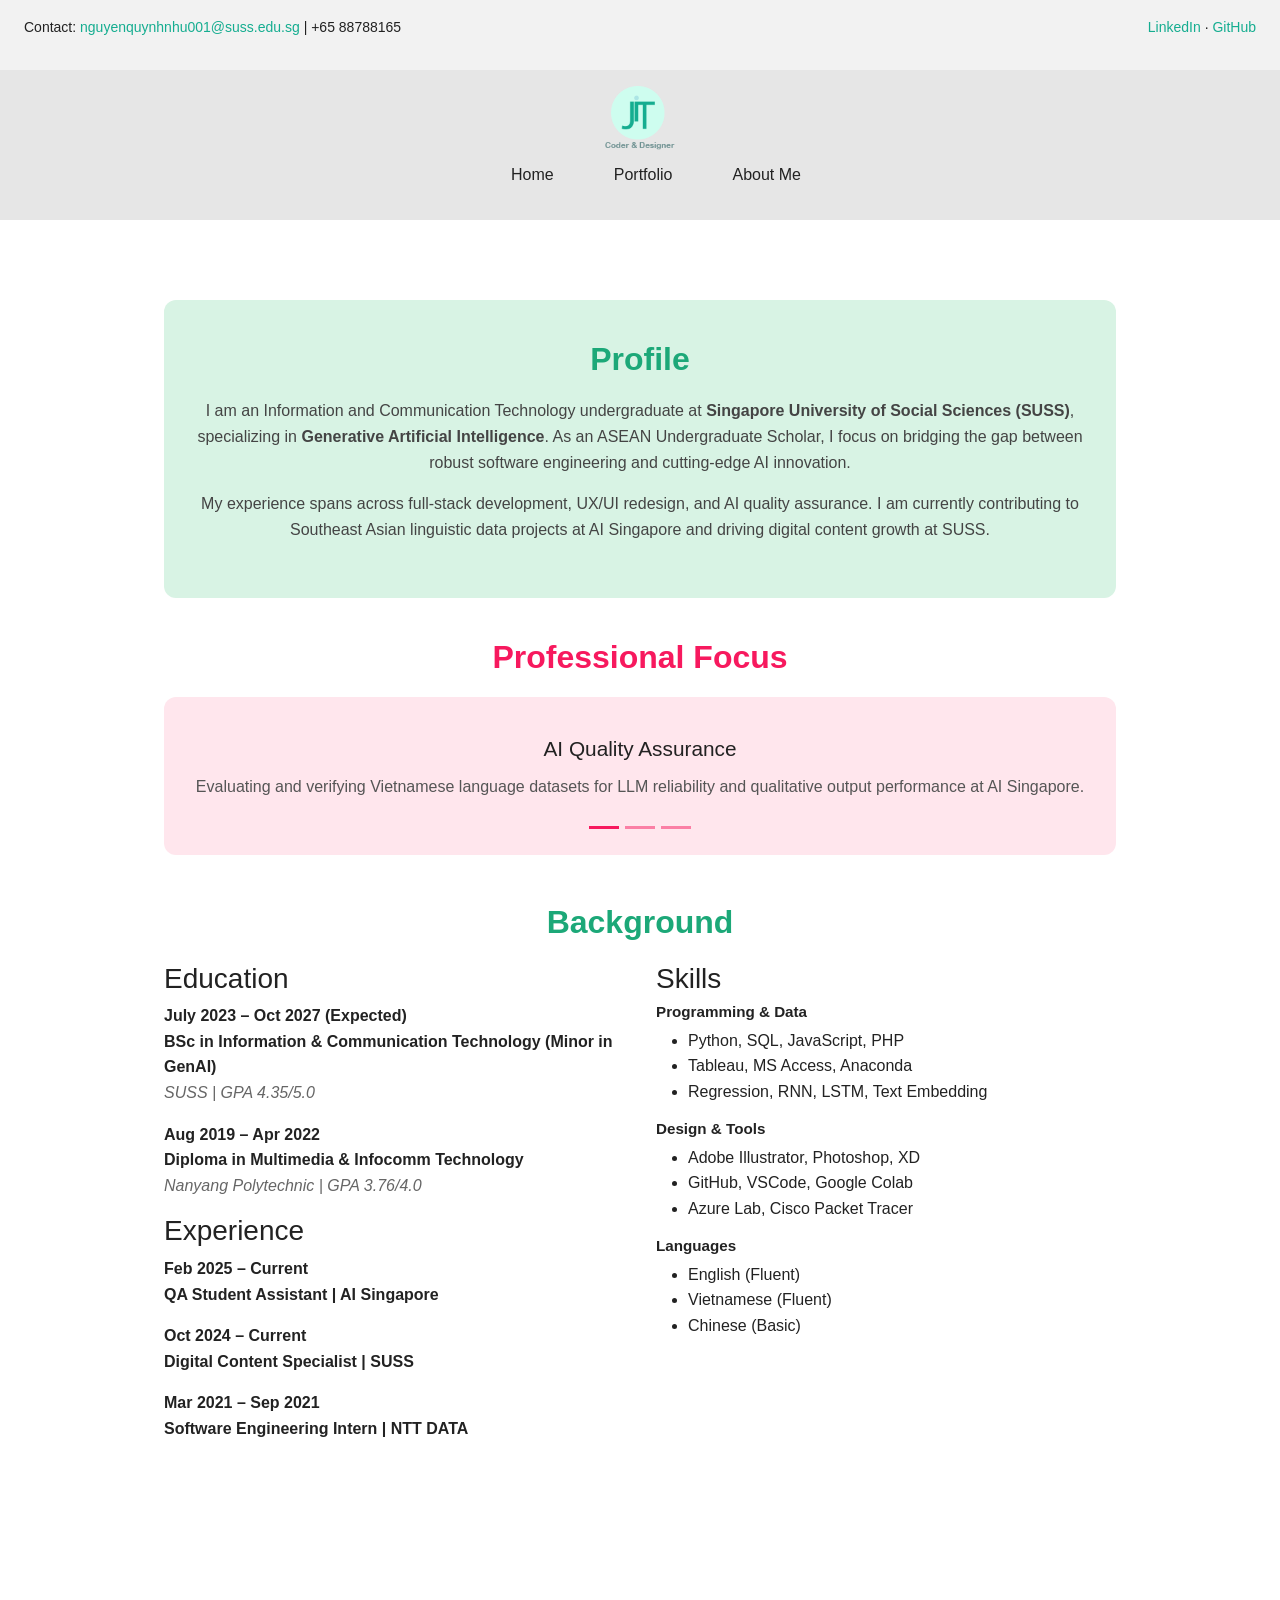
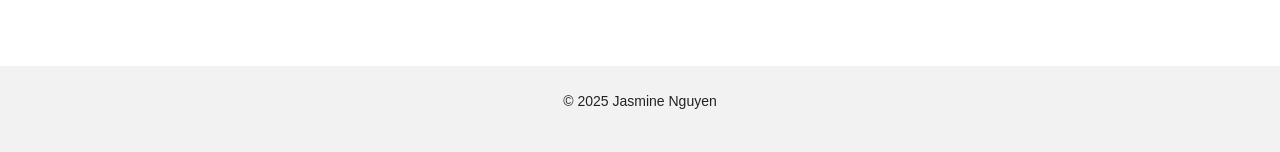
==== commit 7a2efebd: "Add ACE Video.mp4 to the videos directory" ====
--- a/about.html
+++ b/about.html
@@ -5,12 +5,10 @@
   <title>About Me | Jasmine Nguyen</title>
   <meta name="viewport" content="width=device-width, initial-scale=1.0"/>
 
-  <!-- Bootstrap CSS -->
   <link
     href="https://cdn.jsdelivr.net/npm/bootstrap@5.3.3/dist/css/bootstrap.min.css"
     rel="stylesheet">
 
-  <!-- Custom CSS -->
   <link rel="stylesheet" href="css/general.css">
   <link rel="stylesheet" href="css/about.css">
 </head>
@@ -19,11 +17,11 @@
 
 <header>
   <p>
-    Contact:
-    <a href="mailto:nqnhu1@email.com">nqnhu1@email.com</a>
+    Contact: 
+    <a href="mailto:nguyenquynhnhu001@suss.edu.sg">nguyenquynhnhu001@suss.edu.sg</a> | +65 88788165 
   </p>
   <p>
-    <a href="https://www.linkedin.com/in/hgnu412/" target="_blank">LinkedIn</a> ·
+    <a href="https://www.linkedin.com/in/hgnu412/" target="_blank">LinkedIn</a> · 
     <a href="https://github.com/Jasmine-sunday" target="_blank">GitHub</a>
   </p>
 </header>
@@ -44,30 +42,26 @@
 
 <main>
 
-  <!-- PROFILE -->
   <section class="about-section intro-section">
     <h2 class="section-title">Profile</h2>
 
     <p class="intro-text">
-      I am an Information and Communication Technology undergraduate at
-      Singapore University of Social Sciences (SUSS), specialising in
-      <strong>Generative Artificial Intelligence</strong>.
+      I am an Information and Communication Technology undergraduate at 
+      <strong>Singapore University of Social Sciences (SUSS)</strong>, specializing in 
+      <strong>Generative Artificial Intelligence</strong>. 
+      As an ASEAN Undergraduate Scholar, I focus on bridging the gap between robust software engineering and cutting-edge AI innovation.
     </p>
 
     <p class="intro-text">
-      My experience includes web design, CMS management, and AI-related work
-      such as prompt engineering, dataset creation, and model evaluation.
-      I enjoy building user-focused digital solutions that bridge
-      web technologies and AI.
+      My experience spans across full-stack development, UX/UI redesign, and AI quality assurance. 
+      I am currently contributing to Southeast Asian linguistic data projects at AI Singapore and driving digital content growth at SUSS.
     </p>
   </section>
 
-  <!-- CAROUSEL -->
   <section class="about-section whatido-section">
-    <h2 class="section-title2">What I Do</h2>
+    <h2 class="section-title2">Professional Focus</h2>
 
     <div id="aboutCarousel" class="carousel slide" data-bs-ride="carousel">
-
       <div class="carousel-indicators">
         <button type="button" data-bs-target="#aboutCarousel" data-bs-slide-to="0" class="active"></button>
         <button type="button" data-bs-target="#aboutCarousel" data-bs-slide-to="1"></button>
@@ -75,140 +69,95 @@
       </div>
 
       <div class="carousel-inner">
-
         <div class="carousel-item active">
           <div class="carousel-content">
-            <h3>Generative Artificial Intelligence</h3>
+            <h3>AI Quality Assurance</h3>
             <p>
-              Working with large language models, prompt engineering,
-              dataset annotation, and AI evaluation to build
-              responsible AI-driven solutions.
+              Evaluating and verifying Vietnamese language datasets for LLM reliability and qualitative output performance at AI Singapore.
             </p>
           </div>
         </div>
 
         <div class="carousel-item">
           <div class="carousel-content">
-            <h3>Web Design & CMS</h3>
+            <h3>Web Development & UX</h3>
             <p>
-              Designing responsive websites with strong UI consistency,
-              accessibility, and CMS-based content workflows.
+              Leading website redesigns using HTML/CSS and UI/UX best practices to enhance user engagement and brand growth.
             </p>
           </div>
         </div>
 
         <div class="carousel-item">
           <div class="carousel-content">
-            <h3>Systems & Collaboration</h3>
+            <h3>Software Engineering</h3>
             <p>
-              Applying cloud computing and cybersecurity fundamentals
-              in agile, team-based project environments.
+              Developing automation solutions using Power Apps, SharePoint, and UiPath to improve institutional productivity.
             </p>
           </div>
         </div>
-
       </div>
     </div>
   </section>
 
-  <!-- INTERESTS -->
-  <section class="about-section">
-    <h2 class="section-title">Interests</h2>
-
-    <div class="hobby-grid">
-
-      <div class="hobby-card">
-        <h3>Movies</h3>
-        <ul>
-          <li>Terminator</li>
-          <li>A Beautiful Mind</li>
-          <li>Forrest Gump</li>
-          <li>Pulp Fiction</li>
-          <li>The Pursuit of Happyness</li>
-        </ul>
-      </div>
-
-      <div class="hobby-card">
-        <h3>Books</h3>
-        <ul>
-          <li>The Miraculous Journey of Edward Tulane</li>
-          <li>Totto-Chan: The Little Girl at the Window</li>
-          <li>The Fault in Our Stars</li>
-        </ul>
-      </div>
-
-      <div class="hobby-card">
-        <h3>Music</h3>
-        <ul>
-          <li>Taylor Swift</li>
-          <li>Adele</li>
-        </ul>
-      </div>
-
-    </div>
-  </section>
-
-  <!-- BACKGROUND -->
   <section class="about-section cv-section">
     <h2 class="section-title">Background</h2>
 
     <div class="cv-grid">
-
       <div class="cv-block">
         <h3>Education</h3>
-
         <p>
-          <strong>2023 – Present</strong><br>
-          <span class="major">Bachelor of Science in Information and Communication Technology</span><br>
-          <span class="school">Singapore University of Social Sciences (SUSS)</span>
+          <strong>July 2023 – Oct 2027 (Expected)</strong><br>
+          <span class="major">BSc in Information & Communication Technology (Minor in GenAI)</span><br>
+          <span class="school">SUSS | GPA 4.35/5.0</span> 
+        </p>
+        <p>
+          <strong>Aug 2019 – Apr 2022</strong><br>
+          <span class="major">Diploma in Multimedia & Infocomm Technology</span><br>
+          <span class="school">Nanyang Polytechnic | GPA 3.76/4.0</span>
         </p>
 
+        <h3>Experience</h3>
         <p>
-          <strong>2019 – 2021</strong><br>
-          <span class="major">Multimedia & Infocomm Technology</span><br>
-          <span class="school">Nanyang Polytechnic (NYP)</span>
+          <strong>Feb 2025 – Current</strong><br>
+          <span class="major">QA Student Assistant | AI Singapore</span>
         </p>
-
         <p>
-          <strong>2017 – 2019</strong><br>
-          <span class="major">Electronic Computer Networking & Communications</span><br>
-          <span class="school">Institute of Technical Education (ITE)</span>
+          <strong>Oct 2024 – Current</strong><br>
+          <span class="major">Digital Content Specialist | SUSS</span>
+        </p>
+        <p>
+          <strong>Mar 2021 – Sep 2021</strong><br>
+          <span class="major">Software Engineering Intern | NTT DATA</span>
         </p>
       </div>
 
       <div class="cv-block">
         <h3>Skills</h3>
-
         <div class="skill-group">
-          <h4>Web & Design</h4>
+          <h4>Programming & Data</h4>
           <ul>
-            <li>HTML / CSS / JavaScript</li>
-            <li>Responsive Web Design</li>
-            <li>CMS Management (Sitefinity)</li>
-            <li>UI Consistency & Accessibility</li>
+            <li>Python, SQL, JavaScript, PHP </li>
+            <li>Tableau, MS Access, Anaconda </li>
+            <li>Regression, RNN, LSTM, Text Embedding </li>
           </ul>
         </div>
-
         <div class="skill-group">
-          <h4>Generative AI</h4>
+          <h4>Design & Tools</h4>
           <ul>
-            <li>Prompt Engineering & LLM Fundamentals</li>
-            <li>Dataset Creation & Annotation</li>
-            <li>Model Evaluation & Safety Awareness</li>
+            <li>Adobe Illustrator, Photoshop, XD </li>
+            <li>GitHub, VSCode, Google Colab </li>
+            <li>Azure Lab, Cisco Packet Tracer </li>
           </ul>
         </div>
-
         <div class="skill-group">
-          <h4>Systems</h4>
+          <h4>Languages</h4>
           <ul>
-            <li>Cloud Computing Fundamentals</li>
-            <li>Cybersecurity Basics</li>
-            <li>Version Control (Git / GitHub)</li>
+            <li>English (Fluent)</li>
+            <li>Vietnamese (Fluent)</li>
+            <li>Chinese (Basic) </li>
           </ul>
         </div>
-
       </div>
-
     </div>
   </section>
 
@@ -218,10 +167,6 @@
   <p>© 2025 Jasmine Nguyen</p>
 </footer>
 
-<!-- Bootstrap JS -->
-<script
-  src="https://cdn.jsdelivr.net/npm/bootstrap@5.3.3/dist/js/bootstrap.bundle.min.js">
-</script>
-
+<script src="https://cdn.jsdelivr.net/npm/bootstrap@5.3.3/dist/js/bootstrap.bundle.min.js"></script>
 </body>
-</html>
+</html>
--- a/css/about.css
+++ b/css/about.css
@@ -110,16571 +110,3 @@
 }
 
 
-/*
-----------------------------------------------------------
-[Table of contents]
-
-#Normalize
-#Scaffolding
-#Type
-#Lists
-#Code
-#Grid
-#Tables
-#Forms
-#Buttons
-#Icons
-#Component-animations
-#Button-groups
-#Navs
-#Navbar
-#Breadcrumbs
-#Alerts
-#Panels
-#Dividers
-#Pricing-tables
-#Fluid-objects
-#Preloader
-#Tooltip
-#Post
-#Portfolio
-
-Menus
-#Menu-Structure
-#Menu-Position
-#Menu-Toggle
-
-Plugins
-#Isotope
-#iLightbox
-#OwlCarousel
-#OwlCarousel-Textual
-#Justified-Gallery
-#Slides Scroll
-
-Styles
-#Elements-text
-#Headers
-#Thumbs
-#Overlay
-#Onepage-scroll
-#Widgets
-#Footer
-#Comments
-#Author
-#Testimonials
-#Twitter
-#Share
-#VC-Modules
-#Media-Elements
-#LiveSearch
-#Shadows
-#Corners
-
-Animations
-#Animation
-
-----------------------------------------------------------
-*/
-/*
-----------------------------------------------------------
-
-#Normalize
-
-----------------------------------------------------------
-*/
-html {
-  font-family: sans-serif;
-  -ms-text-size-adjust: 100%;
-  -webkit-text-size-adjust: 100%;
-}
-body {
-  margin: 0;
-}
-article,
-aside,
-details,
-figcaption,
-figure,
-footer,
-header,
-hgroup,
-main,
-nav,
-section,
-summary {
-  display: block;
-}
-audio,
-canvas,
-progress,
-video {
-  display: inline-block;
-  vertical-align: baseline;
-}
-audio:not([controls]) {
-  display: none;
-  height: 0;
-}
-[hidden],
-template {
-  display: none;
-}
-a {
-  background: transparent;
-}
-a:active,
-a:hover {
-  outline: 0;
-}
-abbr[title] {
-  border-bottom: 1px dotted;
-}
-b,
-strong {
-  font-weight: bold;
-}
-dfn {
-  font-style: italic;
-}
-h1 {
-  font-size: 2em;
-  margin: 0.67em 0;
-}
-mark {
-  background: #ff0;
-  color: #000;
-}
-small {
-  font-size: 80%;
-}
-sub,
-sup {
-  font-size: 75%;
-  line-height: 0;
-  position: relative;
-  vertical-align: baseline;
-}
-sup {
-  top: -0.5em;
-}
-sub {
-  bottom: -0.25em;
-}
-img {
-  border: 0;
-}
-svg:not(:root) {
-  overflow: hidden;
-}
-figure {
-  margin: 1em 40px;
-}
-hr {
-  -moz-box-sizing: content-box;
-  box-sizing: content-box;
-  height: 0;
-}
-pre {
-  overflow: auto;
-  white-space: pre-wrap;
-  word-wrap: break-word;
-  word-break: break-all;
-}
-code,
-kbd,
-pre,
-samp {
-  font-family: monospace, monospace;
-  font-size: 1em;
-}
-button,
-input,
-optgroup,
-select,
-textarea {
-  color: inherit;
-  font: inherit;
-  margin: 0;
-}
-button {
-  overflow: visible;
-}
-button,
-select {
-  text-transform: none;
-}
-button,
-html input[type="button"],
-input[type="reset"],
-input[type="submit"] {
-  -webkit-appearance: button;
-  cursor: pointer;
-}
-button[disabled],
-html input[disabled] {
-  cursor: default;
-}
-button::-moz-focus-inner,
-input::-moz-focus-inner {
-  border: 0;
-  padding: 0;
-}
-input {
-  line-height: normal;
-}
-input[type="checkbox"],
-input[type="radio"] {
-  box-sizing: border-box;
-  padding: 0;
-}
-input[type="number"]::-webkit-inner-spin-button,
-input[type="number"]::-webkit-outer-spin-button {
-  height: auto;
-}
-input[type="search"] {
-  -webkit-appearance: textfield;
-  -moz-box-sizing: content-box;
-  -webkit-box-sizing: content-box;
-  box-sizing: content-box;
-}
-input[type="search"]::-webkit-search-cancel-button,
-input[type="search"]::-webkit-search-decoration {
-  -webkit-appearance: none;
-}
-fieldset {
-  border: 1px solid #c0c0c0;
-  margin: 0 2px;
-  padding: 0.35em 0.625em 0.75em;
-}
-legend {
-  border: 0;
-  padding: 0;
-}
-textarea {
-  overflow: auto;
-}
-optgroup {
-  font-weight: bold;
-}
-table {
-  border-collapse: collapse;
-  border-spacing: 0;
-}
-td,
-th {
-  padding: 0;
-}
-script {
-  display: none !important;
-}
-@media print {
-  .box-container {
-    width: 100% !important;
-    margin-left: 0 !important;
-  }
-  .menu-container {
-    width: 100% !important;
-  }
-  .animate_when_almost_visible {
-    opacity: 1 !important;
-    animation-name: none !important;
-  }
-  .icon-box-icon svg path {
-    stroke-dasharray: initial !important;
-    stroke-dashoffset: initial !important;
-  }
-}
-/*
-----------------------------------------------------------
-
-#Scaffolding
-
-----------------------------------------------------------
-*/
-* {
-  -webkit-box-sizing: border-box;
-  -moz-box-sizing: border-box;
-  box-sizing: border-box;
-}
-*:before,
-*:after {
-  -webkit-box-sizing: border-box;
-  -moz-box-sizing: border-box;
-  box-sizing: border-box;
-}
-html {
-  overflow-y: scroll;
-  overflow-x: hidden;
-  -webkit-overflow-scrolling: touch;
-  height: 100%;
-}
-@media (max-width: 569px) {
-  html {
-    margin-top: 0px;
-  }
-}
-body {
-  height: 100%;
-  -webkit-font-smoothing: antialiased;
-  -moz-osx-font-smoothing: grayscale;
-  -webkit-tap-highlight-color: rgba(0, 0, 0, 0.3);
-  overflow: initial !important;
-}
-@media (max-width: 569px) {
-  body.logged-in.admin-bar {
-    padding-top: 46px !important;
-  }
-}
-.box-wrapper {
-  display: table;
-  table-layout: fixed;
-  width: 100%;
-  height: 100%;
-  overflow: hidden;
-}
-.box-container {
-  display: table;
-  width: 100%;
-  height: 100%;
-  table-layout: fixed;
-  position: relative;
-}
-.main-background {
-  overflow: hidden;
-  position: fixed;
-  top: 0;
-  left: 0;
-  right: 0;
-  bottom: 0;
-}
-.main-background > div {
-  width: 100%;
-  height: 100%;
-}
-.main-wrapper {
-  width: 100%;
-  height: 100%;
-}
-.hmenu .main-wrapper {
-  display: table-row;
-}
-.main-container .row-content {
-  height: 100%;
-}
-@media (max-width: 959px) {
-  .main-container {
-    padding-top: 0px !important;
-  }
-}
-.sections-container {
-  display: table;
-  table-layout: fixed;
-  width: 100%;
-  height: 100%;
-}
-.page-wrapper,
-.page-body {
-  display: table-row;
-  width: 100%;
-  height: 100%;
-}
-.main-container > .row > .row-inner > div[class*=col-lg-]:not(:first-child),
-.main-container > .row:not(:first-child) > .row-inner > div[class*=col-lg-] {
-  border-top-width: 0px !important;
-}
-.no-vmargin > .row-inner > div[class*=col-lg-]:not(.logo-container) {
-  padding: 0px;
-}
-@media (max-width: 569px) {
-  body.menu-mobile-centered .mobile-hidden:not(.social-icon):not(.menu-social) {
-    display: none !important;
-  }
-  body:not(.menu-mobile-centered) .mobile-hidden {
-    display: none !important;
-  }
-}
-@media (min-width: 570px) and (max-width: 959px) {
-  body.menu-mobile-centered .tablet-hidden:not(.social-icon):not(.menu-social) {
-    display: none !important;
-  }
-  body:not(.menu-mobile-centered) .tablet-hidden {
-    display: none !important;
-  }
-}
-@media (min-width: 960px) {
-  .desktop-hidden {
-    display: none !important;
-  }
-}
-.post-wrapper,
-.margin-auto {
-  margin: auto;
-}
-input,
-button,
-select,
-textarea {
-  font-family: inherit;
-  font-size: inherit;
-  line-height: inherit;
-}
-a {
-  outline: 0;
-  border: 0;
-  text-decoration: none;
-}
-a:hover,
-a:focus,
-a.active {
-  text-decoration: none;
-}
-*:focus {
-  outline: none;
-}
-button {
-  outline: 0;
-  border: 0;
-}
-figure {
-  margin: 0;
-  max-width: 100%;
-}
-img {
-  max-width: 100%;
-  height: auto;
-}
-img.adaptive-async,
-img.async-done {
-  width: 100%;
-  height: auto;
-  max-width: none;
-}
-.async-blurred {
-  -webkit-filter: blur(10px);
-  -moz-filter: blur(10px);
-  -ms-filter: blur(10px);
-  filter: blur(10px);
-  -webkit-transition: -webkit-filter 0.3s ease-out;
-  -moz-transition: -moz-filter 0.3s ease-out;
-  -o-transition: filter 0.3s ease-out;
-  transition: filter 0.3s ease-out;
-}
-.async-blurred.async-done {
-  -webkit-filter: blur(0px);
-  -moz-filter: blur(0px);
-  -ms-filter: blur(0px);
-  filter: blur(0px);
-}
-.img-responsive {
-  display: block;
-  max-width: 100%;
-  height: auto;
-}
-.img-round .t-entry-visual-cont > a,
-.tmb-round .t-entry-visual-cont > a {
-  -webkit-perspective: 1000px;
-  -moz-perspective: 1000px;
-  perspective: 1000px;
-  overflow: hidden;
-}
-.img-thumbnail {
-  display: inline-block;
-  max-width: 100%;
-  height: auto;
-}
-.img-circle {
-  border-radius: 50%;
-}
-.img-circle > img {
-  border-radius: 50%;
-}
-hr {
-  margin: 27px 0px 27px 0px;
-  border: 0;
-  border-top-width: 1px;
-  border-style: solid;
-}
-hr.separator-no-padding {
-  margin-top: 0px;
-  margin-bottom: 0px;
-}
-hr.separator-double-padding {
-  margin: 54px 0px 54px 0px;
-}
-hr.no-top-margin {
-  margin-top: 0px;
-}
-hr.double-top-margin {
-  margin-top: 72px;
-}
-hr.dotted {
-  border-style: dotted;
-}
-hr.dashed {
-  border-style: dashed;
-}
-hr.separator-break {
-  margin-left: auto;
-  margin-right: auto;
-}
-.uncode_text_column > *:first-child {
-  margin-top: 0px;
-}
-.detail-container {
-  display: table;
-  table-layout: fixed;
-}
-.detail-container .detail-label {
-  min-width: 108px;
-  display: table-cell;
-}
-.detail-container .detail-value {
-  display: table-cell;
-}
-.detail-container a {
-  font-weight: 400;
-}
-.std-block-padding {
-  padding: 72px 36px 72px 36px;
-}
-@media (max-width: 1499px) {
-  .std-block-padding {
-    padding: 54px 36px 54px 36px;
-  }
-}
-@media (max-width: 959px) {
-  .std-block-padding {
-    padding: 36px 36px 36px 36px;
-  }
-}
-.std-top-padding {
-  padding-top: 72px;
-}
-@media (max-width: 1499px) {
-  .std-top-padding {
-    padding-top: 54px;
-  }
-}
-@media (max-width: 959px) {
-  .std-top-padding {
-    padding-top: 36px;
-  }
-}
-.std-bottom-padding {
-  padding-bottom: 72px;
-}
-@media (max-width: 1499px) {
-  .std-bottom-padding {
-    padding-bottom: 54px;
-  }
-}
-@media (max-width: 959px) {
-  .std-bottom-padding {
-    padding-bottom: 36px;
-  }
-}
-.body-borders > * {
-  position: fixed;
-  z-index: 11000;
-}
-.body-borders .body-border-shadow {
-  -webkit-box-shadow: 0 0px 14px 0px rgba(0, 0, 0, 0.1);
-  -moz-box-shadow: 0 0px 14px 0px rgba(0, 0, 0, 0.1);
-  box-shadow: 0 0px 14px 0px rgba(0, 0, 0, 0.1);
-}
-.body-borders .top-border {
-  top: 0;
-  left: 0;
-  width: 100%;
-}
-.body-borders .right-border {
-  top: 0;
-  right: 0;
-  height: 100%;
-}
-.body-borders .bottom-border {
-  bottom: 0;
-  left: 0;
-  width: 100%;
-}
-.body-borders .left-border {
-  top: 0;
-  left: 0;
-  height: 100%;
-}
-.body-borders[data-border="9"] .top-border,
-.body-borders[data-border="9"] .bottom-border {
-  height: 9px;
-}
-.body-borders[data-border="9"] .right-border,
-.body-borders[data-border="9"] .left-border {
-  width: 9px;
-}
-.body-borders[data-border="18"] .top-border,
-.body-borders[data-border="18"] .bottom-border {
-  height: 18px;
-}
-.body-borders[data-border="18"] .right-border,
-.body-borders[data-border="18"] .left-border {
-  width: 18px;
-}
-@media (max-width: 959px) {
-  .body-borders[data-border="18"] .top-border,
-  .body-borders[data-border="18"] .bottom-border {
-    height: 9px;
-  }
-  .body-borders[data-border="18"] .right-border,
-  .body-borders[data-border="18"] .left-border {
-    width: 9px;
-  }
-}
-.body-borders[data-border="27"] .top-border,
-.body-borders[data-border="27"] .bottom-border {
-  height: 27px;
-}
-.body-borders[data-border="27"] .right-border,
-.body-borders[data-border="27"] .left-border {
-  width: 27px;
-}
-@media (max-width: 959px) {
-  .body-borders[data-border="27"] .top-border,
-  .body-borders[data-border="27"] .bottom-border {
-    height: 9px;
-  }
-  .body-borders[data-border="27"] .right-border,
-  .body-borders[data-border="27"] .left-border {
-    width: 9px;
-  }
-}
-.body-borders[data-border="36"] .top-border,
-.body-borders[data-border="36"] .bottom-border {
-  height: 36px;
-}
-.body-borders[data-border="36"] .right-border,
-.body-borders[data-border="36"] .left-border {
-  width: 36px;
-}
-@media (max-width: 959px) {
-  .body-borders[data-border="36"] .top-border,
-  .body-borders[data-border="36"] .bottom-border {
-    height: 9px;
-  }
-  .body-borders[data-border="36"] .right-border,
-  .body-borders[data-border="36"] .left-border {
-    width: 9px;
-  }
-}
-body[data-border="9"] .box-wrapper {
-  padding-bottom: 9px;
-}
-body[data-border="9"] .footer-scroll-top {
-  padding-right: 9px;
-  padding-bottom: 9px;
-}
-body[data-border="9"] .overlay .menu-close-search {
-  margin: 9px;
-}
-body[data-border="9"] .onepage-pagination {
-  margin: 9px;
-}
-@media (min-width: 960px) {
-  body[data-border="9"] .vmenu-container {
-    padding-top: 9px;
-    height: calc(100% -  9px ) !important;
-  }
-}
-body[data-border="18"] .box-wrapper {
-  padding-bottom: 18px;
-}
-body[data-border="18"] .footer-scroll-top {
-  padding-right: 18px;
-  padding-bottom: 18px;
-}
-body[data-border="18"] .overlay .menu-close-search {
-  margin: 18px;
-}
-body[data-border="18"] .onepage-pagination {
-  margin: 18px;
-}
-@media (max-width: 959px) {
-  body[data-border="18"] .box-wrapper {
-    padding-bottom: 9px;
-  }
-  body[data-border="18"] .footer-scroll-top {
-    padding-right: 9px;
-    padding-bottom: 9px;
-  }
-  body[data-border="18"] .overlay .menu-close-search {
-    margin: 9px;
-  }
-  body[data-border="18"] .onepage-pagination {
-    margin: 9px;
-  }
-}
-@media (min-width: 960px) {
-  body[data-border="18"] .vmenu-container {
-    padding-top: 18px;
-    height: calc(100% -  18px ) !important;
-  }
-}
-body[data-border="27"] .box-wrapper {
-  padding-bottom: 27px;
-}
-body[data-border="27"] .footer-scroll-top {
-  padding-right: 27px;
-  padding-bottom: 27px;
-}
-body[data-border="27"] .overlay .menu-close-search {
-  margin: 27px;
-}
-body[data-border="27"] .onepage-pagination {
-  margin: 27px;
-}
-@media (max-width: 959px) {
-  body[data-border="27"] .box-wrapper {
-    padding-bottom: 9px;
-  }
-  body[data-border="27"] .footer-scroll-top {
-    padding-right: 9px;
-    padding-bottom: 9px;
-  }
-  body[data-border="27"] .overlay .menu-close-search {
-    margin: 9px;
-  }
-  body[data-border="27"] .onepage-pagination {
-    margin: 9px;
-  }
-}
-@media (min-width: 960px) {
-  body[data-border="27"] .vmenu-container {
-    padding-top: 27px;
-    height: calc(100% -  27px ) !important;
-  }
-}
-body[data-border="36"] .box-wrapper {
-  padding-bottom: 36px;
-}
-body[data-border="36"] .footer-scroll-top {
-  padding-right: 36px;
-  padding-bottom: 36px;
-}
-body[data-border="36"] .overlay .menu-close-search {
-  margin: 36px;
-}
-body[data-border="36"] .onepage-pagination {
-  margin: 36px;
-}
-@media (max-width: 959px) {
-  body[data-border="36"] .box-wrapper {
-    padding-bottom: 9px;
-  }
-  body[data-border="36"] .footer-scroll-top {
-    padding-right: 9px;
-    padding-bottom: 9px;
-  }
-  body[data-border="36"] .overlay .menu-close-search {
-    margin: 9px;
-  }
-  body[data-border="36"] .onepage-pagination {
-    margin: 9px;
-  }
-}
-@media (min-width: 960px) {
-  body[data-border="36"] .vmenu-container {
-    padding-top: 36px;
-    height: calc(100% -  36px ) !important;
-  }
-}
-/*
-----------------------------------------------------------
-
-#Type
-
-----------------------------------------------------------
-*/
-b,
-strong {
-  font-weight: 600;
-}
-h1,
-h2,
-h3,
-h4,
-h5,
-h6 {
-  -webkit-font-smoothing: antialiased;
-}
-.media-modal.wp-core-ui h1,
-.media-modal.wp-core-ui h2,
-.media-modal.wp-core-ui h3,
-.media-modal.wp-core-ui h4,
-.media-modal.wp-core-ui h5,
-.media-modal.wp-core-ui h6 {
-  font-size: initial !important;
-}
-h1,
-.h1 {
-  font-size: 35px;
-  line-height: 1.2;
-  margin: 27px 0 0;
-}
-@media (max-width: 339px) {
-  h1,
-  .h1 {
-    font-size: 28px;
-  }
-}
-h2,
-.h2 {
-  font-size: 29px;
-  line-height: 1.2;
-  margin: 27px 0 0;
-}
-h3,
-.h3 {
-  font-size: 24px;
-  line-height: 1.2;
-  margin: 27px 0 0;
-}
-h4,
-.h4 {
-  font-size: 20px;
-  line-height: 1.2;
-  margin: 27px 0 0;
-}
-h5,
-.h5 {
-  font-size: 17px;
-  line-height: 1.2;
-  margin: 27px 0 0;
-}
-h6,
-.h6 {
-  font-size: 14px;
-  line-height: 1.2;
-  margin: 27px 0 0;
-}
-p,
-li,
-dt,
-dd,
-dl,
-address,
-label,
-small,
-pre,
-code {
-  font-size: 15px;
-  line-height: 1.75;
-  margin: 18px 0 0;
-}
-.site-footer p,
-.site-footer li,
-.site-footer dt,
-.site-footer dd,
-.site-footer dl,
-.site-footer address,
-.site-footer label,
-.site-footer small,
-.site-footer pre,
-.site-footer code,
-aside p,
-aside li,
-aside dt,
-aside dd,
-aside dl,
-aside address,
-aside label,
-aside small,
-aside pre,
-aside code {
-  font-size: 14px;
-}
-.media-modal.wp-core-ui p,
-.media-modal.wp-core-ui li,
-.media-modal.wp-core-ui dt,
-.media-modal.wp-core-ui dd,
-.media-modal.wp-core-ui dl,
-.media-modal.wp-core-ui address,
-.media-modal.wp-core-ui label,
-.media-modal.wp-core-ui small,
-.media-modal.wp-core-ui pre,
-.media-modal.wp-core-ui code {
-  line-height: 18px;
-  margin: 0;
-  font-size: inherit;
-}
-p.text-top-reduced {
-  margin-top: 9px;
-}
-div.text-top-reduced > *:first-child {
-  margin-top: 9px;
-}
-small,
-figcaption {
-  font-size: 12px;
-}
-figcaption {
-  margin: 9px 0px 0px 0px;
-}
-ul,
-ol {
-  margin: 18px 0px 0px 0px;
-  padding-left: 18px;
-}
-ul,
-ol {
-  padding: 0;
-}
-ul i,
-ol i {
-  margin-right: 18px;
-}
-ul {
-  list-style: none;
-}
-ol {
-  margin-left: 18px;
-}
-ul li,
-ol li {
-  margin-top: 0;
-}
-ul > li > ul,
-ol > li > ol {
-  margin-left: 9px;
-  padding-left: 0;
-  margin-top: 0;
-}
-dl {
-  margin: 18px 18px 0px 18px;
-}
-dl dt {
-  font-weight: 600;
-}
-dd {
-  margin-top: 0;
-}
-dl dd {
-  margin-bottom: 0px;
-}
-dl dt:first-child {
-  margin-top: 0px;
-}
-blockquote {
-  margin: 27px 0px 27px 0px;
-  padding: 0px 0px 0px 27px;
-  border-left: 2px solid;
-}
-blockquote p {
-  font-size: 18px;
-  line-height: 1.75;
-  margin: 18px 0 0;
-}
-blockquote p:first-child {
-  margin-top: 0px;
-}
-blockquote small {
-  font-size: 13px;
-  margin: 9px 0px 0px 0px;
-  margin-bottom: 0;
-  display: inline;
-}
-blockquote small:before {
-  content: "-";
-  margin: 0px 9px 0px 0px;
-}
-blockquote.pullquote > p:first-of-type {
-  quotes: "\201C" "\201D";
-}
-blockquote.pullquote > p:first-of-type:before {
-  font-family: Georgia, serif;
-  content: open-quote;
-  font-size: 1.5em;
-  line-height: 0;
-  vertical-align: -0.25em;
-  margin-right: .2em;
-}
-blockquote.pullquote > p:first-of-type:after {
-  font-family: Georgia, serif;
-  content: close-quote;
-  font-size: 1.5em;
-  line-height: 0;
-  vertical-align: -0.25em;
-  margin-left: .1em;
-}
-cite {
-  font-style: normal;
-}
-mark {
-  color: #ffffff;
-  padding: 1px 4px;
-  border-radius: 2px;
-  font-weight: 600;
-}
-.messagebox_text {
-  color: #ffffff;
-  padding: 18px;
-  border-radius: 4px;
-  font-weight: 600;
-}
-.messagebox_text > * {
-  margin-top: 0;
-}
-.text-left {
-  text-align: left;
-}
-.text-right {
-  text-align: right;
-}
-.text-center {
-  text-align: center;
-}
-.text-justify {
-  text-align: justify;
-}
-.text-uppercase {
-  text-transform: uppercase;
-}
-.text-capitalize {
-  text-transform: capitalize;
-}
-.text-lowercase {
-  text-transform: lowercase;
-}
-.text-initial {
-  text-transform: initial;
-}
-.text-lead,
-.text-lead > * {
-  font-size: 18px;
-  line-height: 1.75;
-  margin: 18px 0 0;
-  margin: 36px 0px 0px 0px;
-}
-.text-lead.text-top-reduced {
-  margin: 9px 0px 0px 0px;
-}
-.text-bold {
-  font-weight: 600;
-}
-.font-weight-100,
-.font-weight-100 *:not(strong):not(b) {
-  font-weight: 100 !important;
-}
-.font-weight-200,
-.font-weight-200 *:not(strong):not(b) {
-  font-weight: 200 !important;
-}
-.font-weight-300,
-.font-weight-300 *:not(strong):not(b) {
-  font-weight: 300 !important;
-}
-.font-weight-400,
-.font-weight-400 *:not(strong):not(b) {
-  font-weight: 400 !important;
-}
-.font-weight-500,
-.font-weight-500 *:not(strong):not(b) {
-  font-weight: 500 !important;
-}
-.font-weight-600,
-.font-weight-600 *:not(strong):not(b) {
-  font-weight: 600 !important;
-}
-.font-weight-700,
-.font-weight-700 *:not(strong):not(b) {
-  font-weight: 700 !important;
-}
-.font-weight-800,
-.font-weight-800 *:not(strong):not(b) {
-  font-weight: 800 !important;
-}
-.font-weight-900,
-.font-weight-900 *:not(strong):not(b) {
-  font-weight: 900 !important;
-}
-/*
-----------------------------------------------------------
-
-#Lists
-
-----------------------------------------------------------
-*/
-ul.icons {
-  margin: 0;
-  padding: 0 !important;
-}
-ul.icons li {
-  list-style: none;
-  margin: 5px 0px 0px 0px;
-  vertical-align: top;
-}
-ul.icons li .fa {
-  margin-right: 13.5px;
-  font-size: 1em;
-  line-height: .7em;
-  position: relative;
-  top: 3px;
-}
-.uncode-list ul.text-large li {
-  font-size: 1.2em;
-}
-/*
-----------------------------------------------------------
-
-#Code
-
-----------------------------------------------------------
-*/
-code,
-kbd,
-pre,
-samp {
-  font-family: Monaco, monospace;
-  border-radius: 2px;
-  font-size: 13px;
-  line-height: 1.75;
-  margin: 18px 0 0;
-}
-code {
-  padding: 4px;
-}
-pre {
-  display: block;
-  margin: 18px 0px 0px 0px;
-  padding: 18px 18px 18px 18px;
-  border: 1px solid;
-}
-/*
-----------------------------------------------------------
-
-#Grid
-
-----------------------------------------------------------
-*/
-/*
-----------------------------------------------------------
-#Rows
-----------------------------------------------------------
-*/
-.row-inner {
-  display: table-row;
-}
-@media (max-width: 959px) {
-  .row-inner {
-    display: table;
-    table-layout: fixed;
-    width: 100%;
-  }
-  .ie:not(.ie11) .row-inner,
-  .safari5 .row-inner,
-  .android4 .row-inner {
-    display: block;
-  }
-  .post-wrapper > .post-body > .row-container > .row-parent > .row-inner {
-    width: 100%;
-  }
-}
-@media (min-width: 960px) {
-  .row-inner.restrict,
-  .row-inner.restrict > div {
-    height: 1px;
-  }
-}
-@media (min-width: 960px) {
-  .row-inner.expand {
-    height: 100%;
-  }
-}
-.row-inner + .row-inner {
-  margin: 18px 0px 0px 0px;
-}
-.row {
-  display: table;
-  table-layout: fixed;
-  width: 100%;
-  position: relative;
-}
-html.ie:not(.ie11) .page-wrapper .row.row-parent,
-html.safari5 .page-wrapper .row.row-parent,
-html.android4 .page-wrapper .row.row-parent {
-  display: block;
-}
-@media (max-width: 959px) {
-  .row .row-internal {
-    height: auto;
-  }
-}
-@media (min-width: 570px) {
-  .row.row-max-height {
-    max-height: none;
-  }
-}
-@media (max-width: 959px) {
-  .row[data-minheight] > .row-inner > div[class*=col-lg-] {
-    height: 100%;
-  }
-}
-.row .uncol {
-  display: block;
-  overflow: hidden;
-  position: relative;
-}
-.row .uncoltable {
-  display: table;
-  table-layout: fixed;
-  position: relative;
-  width: 100%;
-  height: 100%;
-}
-@media (max-width: 959px) {
-  .row .uncoltable {
-    padding-top: 0 !important;
-  }
-}
-.row .uncell {
-  display: table-cell;
-  position: relative;
-  height: 100%;
-  vertical-align: inherit;
-  border: 0;
-}
-.ie .row .uncell,
-.safari5 .row .uncell,
-.android4 .row .uncell {
-  position: static;
-}
-.row .uncell.no-block-padding {
-  padding: 0px 0px 0px 0px;
-}
-.row .uncell.one-block-padding {
-  padding: 1px;
-}
-.row .column-rows {
-  padding: 0px !important;
-}
-.row .column-rows > .uncont {
-  box-sizing: border-box;
-  height: 100%;
-}
-@media (min-width: 960px) {
-  .row .uncont.col-custom-width {
-    border: 36px;
-    border-style: solid;
-    border-color: transparent;
-    border-top-width: 0px;
-    border-bottom-width: 0px;
-    background-clip: padding-box;
-  }
-}
-.row .uncont > * {
-  position: relative;
-}
-.row div[class*=col-lg-].align_center > .uncol > .uncoltable > .uncell > .uncont,
-.row div[class*=col-lg-] .row-inner .align_center > .uncol > .uncoltable > .uncell > .uncont {
-  text-align: center;
-}
-.row div[class*=col-lg-].align_center > .uncol > .uncoltable > .uncell > .uncont .btn,
-.row div[class*=col-lg-] .row-inner .align_center > .uncol > .uncoltable > .uncell > .uncont .btn,
-.row div[class*=col-lg-].align_center > .uncol > .uncoltable > .uncell > .uncont .btn-link,
-.row div[class*=col-lg-] .row-inner .align_center > .uncol > .uncoltable > .uncell > .uncont .btn-link {
-  -webkit-transform-origin: center;
-  -moz-transform-origin: center;
-  -o-transform-origin: center;
-  -ms-transform-origin: center;
-  transform-origin: center;
-}
-.row div[class*=col-lg-].align_center > .uncol > .uncoltable > .uncell > .uncont hr,
-.row div[class*=col-lg-] .row-inner .align_center > .uncol > .uncoltable > .uncell > .uncont hr,
-.row div[class*=col-lg-].align_center > .uncol > .uncoltable > .uncell > .uncont .icon-media,
-.row div[class*=col-lg-] .row-inner .align_center > .uncol > .uncoltable > .uncell > .uncont .icon-media {
-  margin-left: auto;
-  margin-right: auto;
-}
-.row div[class*=col-lg-].align_right > .uncol > .uncoltable > .uncell > .uncont,
-.row div[class*=col-lg-] .row-inner .align_right > .uncol > .uncoltable > .uncell > .uncont {
-  text-align: right;
-}
-@media (max-width: 569px) {
-  .row div[class*=col-lg-].align_right > .uncol > .uncoltable > .uncell > .uncont .btn,
-  .row div[class*=col-lg-] .row-inner .align_right > .uncol > .uncoltable > .uncell > .uncont .btn,
-  .row div[class*=col-lg-].align_right > .uncol > .uncoltable > .uncell > .uncont .btn-link,
-  .row div[class*=col-lg-] .row-inner .align_right > .uncol > .uncoltable > .uncell > .uncont .btn-link {
-    -webkit-transform-origin: right;
-    -moz-transform-origin: right;
-    -o-transform-origin: right;
-    -ms-transform-origin: right;
-    transform-origin: right;
-  }
-}
-.row div[class*=col-lg-].align_right > .uncol > .uncoltable > .uncell > .uncont hr,
-.row div[class*=col-lg-] .row-inner .align_right > .uncol > .uncoltable > .uncell > .uncont hr,
-.row div[class*=col-lg-].align_right > .uncol > .uncoltable > .uncell > .uncont .icon-media,
-.row div[class*=col-lg-] .row-inner .align_right > .uncol > .uncoltable > .uncell > .uncont .icon-media {
-  margin-right: 0;
-  margin-left: auto;
-}
-.row div[class*=col-lg-].align_left > .uncol > .uncoltable > .uncell > .uncont,
-.row div[class*=col-lg-] .row-inner .align_left > .uncol > .uncoltable > .uncell > .uncont {
-  text-align: left;
-}
-@media (max-width: 569px) {
-  .row div[class*=col-lg-].align_left > .uncol > .uncoltable > .uncell > .uncont .btn,
-  .row div[class*=col-lg-] .row-inner .align_left > .uncol > .uncoltable > .uncell > .uncont .btn,
-  .row div[class*=col-lg-].align_left > .uncol > .uncoltable > .uncell > .uncont .btn-link,
-  .row div[class*=col-lg-] .row-inner .align_left > .uncol > .uncoltable > .uncell > .uncont .btn-link {
-    -webkit-transform-origin: left;
-    -moz-transform-origin: left;
-    -o-transform-origin: left;
-    -ms-transform-origin: left;
-    transform-origin: left;
-  }
-}
-.row div[class*=col-lg-].align_left > .uncol > .uncoltable > .uncell > .uncont hr,
-.row div[class*=col-lg-] .row-inner .align_left > .uncol > .uncoltable > .uncell > .uncont hr,
-.row div[class*=col-lg-].align_left > .uncol > .uncoltable > .uncell > .uncont .icon-media,
-.row div[class*=col-lg-] .row-inner .align_left > .uncol > .uncoltable > .uncell > .uncont .icon-media {
-  margin-right: auto;
-  margin-left: 0;
-}
-@media (min-width: 570px) and (max-width: 959px) {
-  .row div[class*=col-lg-].align_center_tablet > .uncol > .uncoltable > .uncell > .uncont,
-  .row div[class*=col-lg-] .row-inner .align_center_tablet > .uncol > .uncoltable > .uncell > .uncont {
-    text-align: center;
-  }
-  .row div[class*=col-lg-].align_center_tablet > .uncol > .uncoltable > .uncell > .uncont .btn,
-  .row div[class*=col-lg-] .row-inner .align_center_tablet > .uncol > .uncoltable > .uncell > .uncont .btn,
-  .row div[class*=col-lg-].align_center_tablet > .uncol > .uncoltable > .uncell > .uncont .btn-link,
-  .row div[class*=col-lg-] .row-inner .align_center_tablet > .uncol > .uncoltable > .uncell > .uncont .btn-link {
-    -webkit-transform-origin: center;
-    -moz-transform-origin: center;
-    -o-transform-origin: center;
-    -ms-transform-origin: center;
-    transform-origin: center;
-  }
-  .row div[class*=col-lg-].align_center_tablet > .uncol > .uncoltable > .uncell > .uncont hr,
-  .row div[class*=col-lg-] .row-inner .align_center_tablet > .uncol > .uncoltable > .uncell > .uncont hr,
-  .row div[class*=col-lg-].align_center_tablet > .uncol > .uncoltable > .uncell > .uncont .icon-media,
-  .row div[class*=col-lg-] .row-inner .align_center_tablet > .uncol > .uncoltable > .uncell > .uncont .icon-media {
-    margin-left: auto;
-    margin-right: auto;
-  }
-}
-@media (max-width: 569px) {
-  .row div[class*=col-lg-].align_center_mobile > .uncol > .uncoltable > .uncell > .uncont,
-  .row div[class*=col-lg-] .row-inner .align_center_mobile > .uncol > .uncoltable > .uncell > .uncont {
-    text-align: center;
-  }
-  .row div[class*=col-lg-].align_center_mobile > .uncol > .uncoltable > .uncell > .uncont .btn,
-  .row div[class*=col-lg-] .row-inner .align_center_mobile > .uncol > .uncoltable > .uncell > .uncont .btn,
-  .row div[class*=col-lg-].align_center_mobile > .uncol > .uncoltable > .uncell > .uncont .btn-link,
-  .row div[class*=col-lg-] .row-inner .align_center_mobile > .uncol > .uncoltable > .uncell > .uncont .btn-link {
-    -webkit-transform-origin: center;
-    -moz-transform-origin: center;
-    -o-transform-origin: center;
-    -ms-transform-origin: center;
-    transform-origin: center;
-  }
-  .row div[class*=col-lg-].align_center_mobile > .uncol > .uncoltable > .uncell > .uncont hr,
-  .row div[class*=col-lg-] .row-inner .align_center_mobile > .uncol > .uncoltable > .uncell > .uncont hr,
-  .row div[class*=col-lg-].align_center_mobile > .uncol > .uncoltable > .uncell > .uncont .icon-media,
-  .row div[class*=col-lg-] .row-inner .align_center_mobile > .uncol > .uncoltable > .uncell > .uncont .icon-media {
-    margin-left: auto;
-    margin-right: auto;
-  }
-}
-@media (min-width: 570px) and (max-width: 959px) {
-  .row div[class*=col-lg-].align_left_tablet > .uncol > .uncoltable > .uncell > .uncont,
-  .row div[class*=col-lg-] .row-inner .align_left_tablet > .uncol > .uncoltable > .uncell > .uncont {
-    text-align: left;
-  }
-  .row div[class*=col-lg-].align_left_tablet > .uncol > .uncoltable > .uncell > .uncont .btn,
-  .row div[class*=col-lg-] .row-inner .align_left_tablet > .uncol > .uncoltable > .uncell > .uncont .btn,
-  .row div[class*=col-lg-].align_left_tablet > .uncol > .uncoltable > .uncell > .uncont .btn-link,
-  .row div[class*=col-lg-] .row-inner .align_left_tablet > .uncol > .uncoltable > .uncell > .uncont .btn-link {
-    -webkit-transform-origin: left;
-    -moz-transform-origin: left;
-    -o-transform-origin: left;
-    -ms-transform-origin: left;
-    transform-origin: left;
-  }
-  .row div[class*=col-lg-].align_left_tablet > .uncol > .uncoltable > .uncell > .uncont hr,
-  .row div[class*=col-lg-] .row-inner .align_left_tablet > .uncol > .uncoltable > .uncell > .uncont hr,
-  .row div[class*=col-lg-].align_left_tablet > .uncol > .uncoltable > .uncell > .uncont .icon-media,
-  .row div[class*=col-lg-] .row-inner .align_left_tablet > .uncol > .uncoltable > .uncell > .uncont .icon-media {
-    margin-right: auto;
-    margin-left: 0;
-  }
-}
-@media (max-width: 569px) {
-  .row div[class*=col-lg-].align_left_mobile > .uncol > .uncoltable > .uncell > .uncont,
-  .row div[class*=col-lg-] .row-inner .align_left_mobile > .uncol > .uncoltable > .uncell > .uncont {
-    text-align: left;
-  }
-  .row div[class*=col-lg-].align_left_mobile > .uncol > .uncoltable > .uncell > .uncont .btn,
-  .row div[class*=col-lg-] .row-inner .align_left_mobile > .uncol > .uncoltable > .uncell > .uncont .btn,
-  .row div[class*=col-lg-].align_left_mobile > .uncol > .uncoltable > .uncell > .uncont .btn-link,
-  .row div[class*=col-lg-] .row-inner .align_left_mobile > .uncol > .uncoltable > .uncell > .uncont .btn-link {
-    -webkit-transform-origin: left;
-    -moz-transform-origin: left;
-    -o-transform-origin: left;
-    -ms-transform-origin: left;
-    transform-origin: left;
-  }
-  .row div[class*=col-lg-].align_left_mobile > .uncol > .uncoltable > .uncell > .uncont hr,
-  .row div[class*=col-lg-] .row-inner .align_left_mobile > .uncol > .uncoltable > .uncell > .uncont hr,
-  .row div[class*=col-lg-].align_left_mobile > .uncol > .uncoltable > .uncell > .uncont .icon-media,
-  .row div[class*=col-lg-] .row-inner .align_left_mobile > .uncol > .uncoltable > .uncell > .uncont .icon-media {
-    margin-right: auto;
-    margin-left: 0;
-  }
-}
-@media (min-width: 570px) and (max-width: 959px) {
-  .row div[class*=col-lg-].align_right_tablet > .uncol > .uncoltable > .uncell > .uncont,
-  .row div[class*=col-lg-] .row-inner .align_right_tablet > .uncol > .uncoltable > .uncell > .uncont {
-    text-align: right;
-  }
-  .row div[class*=col-lg-].align_right_tablet > .uncol > .uncoltable > .uncell > .uncont .btn,
-  .row div[class*=col-lg-] .row-inner .align_right_tablet > .uncol > .uncoltable > .uncell > .uncont .btn,
-  .row div[class*=col-lg-].align_right_tablet > .uncol > .uncoltable > .uncell > .uncont .btn-link,
-  .row div[class*=col-lg-] .row-inner .align_right_tablet > .uncol > .uncoltable > .uncell > .uncont .btn-link {
-    -webkit-transform-origin: right;
-    -moz-transform-origin: right;
-    -o-transform-origin: right;
-    -ms-transform-origin: right;
-    transform-origin: right;
-  }
-  .row div[class*=col-lg-].align_right_tablet > .uncol > .uncoltable > .uncell > .uncont hr,
-  .row div[class*=col-lg-] .row-inner .align_right_tablet > .uncol > .uncoltable > .uncell > .uncont hr,
-  .row div[class*=col-lg-].align_right_tablet > .uncol > .uncoltable > .uncell > .uncont .icon-media,
-  .row div[class*=col-lg-] .row-inner .align_right_tablet > .uncol > .uncoltable > .uncell > .uncont .icon-media {
-    margin-right: 0;
-    margin-left: auto;
-  }
-}
-@media (max-width: 569px) {
-  .row div[class*=col-lg-].align_right_mobile > .uncol > .uncoltable > .uncell > .uncont,
-  .row div[class*=col-lg-] .row-inner .align_right_mobile > .uncol > .uncoltable > .uncell > .uncont {
-    text-align: right;
-  }
-  .row div[class*=col-lg-].align_right_mobile > .uncol > .uncoltable > .uncell > .uncont .btn,
-  .row div[class*=col-lg-] .row-inner .align_right_mobile > .uncol > .uncoltable > .uncell > .uncont .btn,
-  .row div[class*=col-lg-].align_right_mobile > .uncol > .uncoltable > .uncell > .uncont .btn-link,
-  .row div[class*=col-lg-] .row-inner .align_right_mobile > .uncol > .uncoltable > .uncell > .uncont .btn-link {
-    -webkit-transform-origin: right;
-    -moz-transform-origin: right;
-    -o-transform-origin: right;
-    -ms-transform-origin: right;
-    transform-origin: right;
-  }
-  .row div[class*=col-lg-].align_right_mobile > .uncol > .uncoltable > .uncell > .uncont hr,
-  .row div[class*=col-lg-] .row-inner .align_right_mobile > .uncol > .uncoltable > .uncell > .uncont hr,
-  .row div[class*=col-lg-].align_right_mobile > .uncol > .uncoltable > .uncell > .uncont .icon-media,
-  .row div[class*=col-lg-] .row-inner .align_right_mobile > .uncol > .uncoltable > .uncell > .uncont .icon-media {
-    margin-right: 0;
-    margin-left: auto;
-  }
-}
-.row div[class*=col-lg-].pos-left > .uncol > .uncoltable > .uncell > .uncont {
-  margin: 0px;
-}
-.row div[class*=col-lg-].pos-center > .uncol > .uncoltable > .uncell > .uncont {
-  margin: 0 auto;
-}
-.row div[class*=col-lg-].pos-right > .uncol > .uncoltable > .uncell > .uncont {
-  margin-left: auto;
-}
-.row div[class*=col-lg-].pos-top,
-.row div[class*=col-lg-].pos-top .uncell {
-  vertical-align: top;
-}
-.row div[class*=col-lg-].pos-middle .uncell,
-.row div[class*=col-lg-].pos-middle {
-  vertical-align: middle;
-}
-.row div[class*=col-lg-].pos-bottom,
-.row div[class*=col-lg-].pos-bottom .uncell {
-  vertical-align: bottom;
-}
-@media (max-width: 959px) {
-  .row div[class*=col-lg-] {
-    padding: 36px 0px 0px 0px;
-  }
-}
-.row div.column_child.align_center > .uncol > .uncoltable > .uncell > .uncont {
-  text-align: center;
-}
-.row div.column_child.align_center > .uncol > .uncoltable > .uncell > .uncont hr {
-  margin-left: auto;
-  margin-right: auto;
-}
-.row div.column_child.align_justify > .uncol > .uncoltable > .uncell > .uncont {
-  text-align: justify;
-}
-.row div.column_child.align_justify > .uncol > .uncoltable > .uncell > .uncont hr {
-  margin-left: auto;
-  margin-right: auto;
-}
-.row div.column_child.align_right > .uncol > .uncoltable > .uncell > .uncont {
-  text-align: right;
-}
-.row div.column_child.align_right > .uncol > .uncoltable > .uncell > .uncont hr {
-  margin-right: 0;
-  margin-left: auto;
-}
-.row div.column_child.align_left > .uncol > .uncoltable > .uncell > .uncont {
-  text-align: left;
-}
-.row div.column_child.align_left > .uncol > .uncoltable > .uncell > .uncont hr {
-  margin-right: auto;
-  margin-left: 0;
-}
-@media (min-width: 570px) and (max-width: 959px) {
-  .row div.column_child.align_center_tablet > .uncol > .uncoltable > .uncell > .uncont {
-    text-align: center;
-  }
-  .row div.column_child.align_center_tablet > .uncol > .uncoltable > .uncell > .uncont hr {
-    margin-left: auto;
-    margin-right: auto;
-  }
-}
-@media (max-width: 569px) {
-  .row div.column_child.align_center_mobile > .uncol > .uncoltable > .uncell > .uncont {
-    text-align: center;
-  }
-  .row div.column_child.align_center_mobile > .uncol > .uncoltable > .uncell > .uncont hr {
-    margin-left: auto;
-    margin-right: auto;
-  }
-}
-@media (min-width: 570px) and (max-width: 959px) {
-  .row div.column_child.align_left_tablet > .uncol > .uncoltable > .uncell > .uncont {
-    text-align: left;
-  }
-  .row div.column_child.align_left_tablet > .uncol > .uncoltable > .uncell > .uncont hr {
-    margin-right: auto;
-    margin-left: 0;
-  }
-}
-@media (max-width: 569px) {
-  .row div.column_child.align_left_mobile > .uncol > .uncoltable > .uncell > .uncont {
-    text-align: left;
-  }
-  .row div.column_child.align_left_mobile > .uncol > .uncoltable > .uncell > .uncont hr {
-    margin-right: auto;
-    margin-left: 0;
-  }
-}
-@media (min-width: 570px) and (max-width: 959px) {
-  .row div.column_child.align_right_tablet > .uncol > .uncoltable > .uncell > .uncont {
-    text-align: right;
-  }
-  .row div.column_child.align_right_tablet > .uncol > .uncoltable > .uncell > .uncont hr {
-    margin-right: 0;
-    margin-left: auto;
-  }
-}
-@media (max-width: 569px) {
-  .row div.column_child.align_right_mobile > .uncol > .uncoltable > .uncell > .uncont {
-    text-align: right;
-  }
-  .row div.column_child.align_right_mobile > .uncol > .uncoltable > .uncell > .uncont hr {
-    margin-right: 0;
-    margin-left: auto;
-  }
-}
-.row div.column_child.pos-left > .uncol > .uncoltable > .uncell > .uncont {
-  margin: 0px;
-}
-.row div.column_child.pos-center > .uncol > .uncoltable > .uncell > .uncont {
-  margin: 0 auto;
-}
-.row div.column_child.pos-right > .uncol > .uncoltable > .uncell > .uncont {
-  margin-left: auto;
-}
-.row div.column_child.pos-top,
-.row div.column_child.pos-top .uncell {
-  vertical-align: top;
-}
-.row div.column_child.pos-middle .uncell,
-.row div.column_child.pos-middle {
-  vertical-align: middle;
-}
-.row div.column_child.pos-bottom,
-.row div.column_child.pos-bottom .uncell {
-  vertical-align: bottom;
-}
-@media (max-width: 959px) {
-  .row div.column_child {
-    padding: 36px 0px 0px 0px;
-  }
-}
-.row .limit-width-inner {
-  margin: auto !important;
-}
-.row-background,
-.column-background {
-  position: absolute;
-  top: 0;
-  bottom: 0;
-  left: 0;
-  right: 0;
-  overflow: hidden;
-  -webkit-border-radius: inherit;
-  -webkit-background-clip: padding-box;
-  -moz-border-radius: inherit;
-  -moz-background-clip: padding;
-  border-radius: inherit;
-  background-clip: padding-box;
-  -webkit-overflow-scrolling: touch;
-}
-.row-background .background-overlay,
-.column-background .background-overlay {
-  position: absolute;
-  top: 0;
-  bottom: 0;
-  left: 0;
-  right: 0;
-  overflow: hidden;
-}
-.row-background .background-overlay-inner,
-.column-background .background-overlay-inner {
-  height: 100%;
-}
-.row-background .parallax-content.video > *,
-.column-background .parallax-content.video > * {
-  top: 0px !important;
-}
-.row-background .uncode-video-container,
-.column-background .uncode-video-container {
-  opacity: 0;
-  -webkit-transition: opacity 1s;
-  -moz-transition: opacity 1s;
-  -o-transition: opacity 1s;
-  transition: opacity 1s;
-}
-.row-background .uncode-video-container > *,
-.column-background .uncode-video-container > * {
-  display: block;
-  position: absolute;
-  width: 100%;
-  height: 100%;
-  background-color: black;
-}
-.row-background .mejs-controls,
-.column-background .mejs-controls,
-.row-background .mejs-layers,
-.column-background .mejs-layers {
-  display: none;
-}
-.row-background .background-wrapper,
-.column-background .background-wrapper {
-  -webkit-backface-visibility: hidden;
-  -moz-backface-visibility: hidden;
-  -o-backface-visibility: hidden;
-  -ms-backface-visibility: hidden;
-  backface-visibility: hidden;
-  position: absolute;
-  left: 0px;
-  top: 0px;
-  width: 100%;
-  height: 100%;
-  overflow: hidden;
-  -webkit-border-radius: inherit;
-  -webkit-background-clip: padding-box;
-  -moz-border-radius: inherit;
-  -moz-background-clip: padding;
-  border-radius: inherit;
-  background-clip: padding-box;
-}
-@media (max-width: 959px) {
-  .row-background .background-wrapper,
-  .column-background .background-wrapper {
-    -webkit-transform: none !important;
-    -moz-transform: none !important;
-    -o-transform: none !important;
-    -ms-transform: none !important;
-    transform: none !important;
-    height: 100% !important;
-  }
-}
-.row-background .background-wrapper .background-inner,
-.column-background .background-wrapper .background-inner {
-  border-radius: inherit;
-  position: absolute;
-  top: 0;
-  bottom: 0;
-  left: 0;
-  right: 0;
-  background-attachment: scroll;
-}
-@media (max-width: 1499px) {
-  .row-background .background-wrapper .background-inner,
-  .column-background .background-wrapper .background-inner {
-    background-size: cover;
-  }
-}
-.row-background .background-wrapper .background-inner[data-imgready="true"]:not(.uncode-video-container),
-.column-background .background-wrapper .background-inner[data-imgready="true"]:not(.uncode-video-container) {
-  opacity: 1;
-}
-.touch .row-background .background-wrapper .background-inner,
-.touch .column-background .background-wrapper .background-inner {
-  background-attachment: scroll !important;
-}
-.half-block-padding {
-  padding: 18px 18px 18px 18px;
-}
-.single-block-padding {
-  padding: 36px 36px 36px 36px;
-}
-.double-block-padding {
-  padding: 72px;
-}
-@media (max-width: 1699px) {
-  .double-block-padding {
-    padding: 54px;
-  }
-}
-@media (max-width: 1499px) {
-  .double-block-padding {
-    padding: 54px 36px 54px 36px;
-  }
-}
-.triple-block-padding {
-  padding: 108px;
-}
-@media (max-width: 1699px) {
-  .triple-block-padding {
-    padding: 72px;
-  }
-}
-@media (max-width: 1499px) {
-  .triple-block-padding {
-    padding: 54px;
-  }
-}
-@media (max-width: 959px) {
-  .triple-block-padding {
-    padding: 54px 36px 54px 36px;
-  }
-}
-.quad-block-padding {
-  padding: 144px;
-}
-@media (max-width: 1699px) {
-  .quad-block-padding {
-    padding: 108px;
-  }
-}
-@media (max-width: 1499px) {
-  .quad-block-padding {
-    padding: 72px;
-  }
-}
-@media (max-width: 959px) {
-  .quad-block-padding {
-    padding: 54px 36px 54px 36px;
-  }
-}
-.main-container {
-  display: table;
-  table-layout: fixed;
-  width: 100%;
-  height: 100%;
-}
-.main-container .row {
-  width: 100%;
-  table-layout: fixed;
-}
-.main-container .row .uncol {
-  overflow: visible;
-}
-@media (max-width: 959px) {
-  .main-container .row .uncol {
-    position: relative !important;
-    top: 0px;
-    left: 0px;
-    height: 100%;
-    width: 100%;
-  }
-}
-@media (max-width: 959px) {
-  .main-container .row .uncont {
-    max-width: none !important;
-    height: auto !important;
-  }
-}
-@media (max-width: 959px) {
-  .main-container .row.row-parent:not(.row-slider):not(.row-header),
-  .main-container .row .row-parent:not(.row-slider):not(.row-header) .row {
-    height: auto !important;
-  }
-  .main-container .row.row-parent:not(.row-slider):not(.row-header) .row-child,
-  .main-container .row .row-parent:not(.row-slider):not(.row-header) .row .row-child {
-    height: auto !important;
-  }
-}
-@media (max-width: 569px) {
-  .main-container .row.row-parent:not(.no-h-padding) .column_parent > .uncol > .uncoltable > .uncell > .uncont:not(.col-custom-width),
-  .main-container .row.row-parent:not(.no-h-padding) .column_child > .uncol > .uncoltable > .uncell > .uncont:not(.col-custom-width) {
-    padding-left: 0px !important;
-    padding-right: 0px !important;
-  }
-}
-.main-container .row .column_parent,
-.main-container .row .column_child {
-  clear: both;
-}
-.main-container .row-inner {
-  position: relative;
-  display: table;
-  table-layout: fixed;
-  height: 100%;
-  min-width: 100%;
-  width: auto;
-}
-.safari5 .main-container .row-inner,
-.android4 .main-container .row-inner {
-  width: 100%;
-}
-.main-container .row-inner.row-inner-force {
-  width: 100%;
-}
-.main-container .row-inner > div {
-  padding: 0px 0px 0px 36px;
-}
-@media (max-width: 959px) {
-  .main-container .row-inner > div:not([class*=col-md]) {
-    padding: 36px 0px 0px 0px;
-  }
-  .main-container .row-inner > div:first-child:not([class*=col-md]) {
-    padding-top: 0px;
-  }
-  .main-container .row-inner > div:only-child:not([class*=col-md]) {
-    padding-top: 0px;
-  }
-  .main-container .row-inner > .mobile-hidden + div {
-    padding: 0px 0px 0px 0px;
-  }
-}
-@media (max-width: 569px) {
-  .main-container .row-inner > div {
-    padding: 36px 0px 0px 0px;
-  }
-  .main-container .row-inner > div:first-child {
-    padding-top: 0px;
-  }
-  .main-container .row-inner > div:only-child {
-    padding-top: 0px;
-  }
-}
-@media (min-width: 960px) {
-  .main-container .row-inner {
-    margin-left: -36px;
-  }
-}
-.main-container .row-inner > .main-inner-col > .row-container > .row {
-  padding-left: 0px;
-  padding-right: 0px;
-}
-.main-container .row-inner > .main-inner-col:first-child > .row-container {
-  padding-right: 0px;
-}
-@media (min-width: 1500px) {
-  .main-container .row-inner > .main-col-left > div > .row-parent {
-    padding-right: 36px;
-  }
-  .main-container .row-inner > .main-col-right > div > .row-parent {
-    padding-left: 36px;
-  }
-}
-@media (max-width: 959px) {
-  .main-container .inverted-device-order .row-inner > div:first-child:not([class*=col-md]) {
-    padding-top: 36px;
-  }
-  .main-container .inverted-device-order .row-inner > div:nth-child(2):not([class*=col-md]) {
-    display: table-header-group;
-    padding-top: 0px;
-  }
-}
-@media (max-width: 569px) {
-  .main-container .inverted-device-order .row-inner > div:first-child:not([class*=col-sm]) {
-    padding-top: 36px;
-  }
-  .main-container .inverted-device-order .row-inner > div:nth-child(2):not([class*=col-sm]) {
-    display: table-header-group;
-    padding-top: 0px;
-  }
-}
-@media (min-width: 571px) and (max-width: 959px) {
-  .main-container .inverted-device-order .col-half-gutter .row-inner > div:first-child:not([class*=col-md]) {
-    padding-top: 18px;
-  }
-}
-@media (max-width: 569px) {
-  .main-container .inverted-device-order .col-half-gutter .row-inner > div:first-child:not([class*=col-sm]) {
-    padding-top: 18px;
-  }
-}
-@media (min-width: 571px) and (max-width: 959px) {
-  .main-container .inverted-device-order .col-one-gutter .row-inner > div:first-child:not([class*=col-md]) {
-    padding-top: 1px;
-  }
-}
-@media (max-width: 569px) {
-  .main-container .inverted-device-order .col-one-gutter .row-inner > div:first-child:not([class*=col-sm]) {
-    padding-top: 1px;
-  }
-}
-@media (min-width: 571px) and (max-width: 959px) {
-  .main-container .cols-md-responsive {
-    margin-left: -36px;
-  }
-  .main-container .cols-md-responsive > div[class*=col-md] {
-    padding-left: 36px;
-    padding-bottom: 0px !important;
-  }
-  .main-container .cols-md-responsive > div[class*=col-md].col-md-clear {
-    padding-top: 36px;
-  }
-  .main-container .cols-md-responsive > div[class*=col-md]:not(.col-md-clear) {
-    padding-top: 0px !important;
-  }
-  .main-container .col-one-gutter > .cols-md-responsive {
-    margin-left: -2px;
-  }
-  .main-container .col-one-gutter > .cols-md-responsive > div[class*=col-md] {
-    padding-left: 1px;
-  }
-  .main-container .col-half-gutter > .cols-md-responsive {
-    margin-left: -18px;
-  }
-  .main-container .col-half-gutter > .cols-md-responsive > div[class*=col-md] {
-    padding-left: 18px;
-  }
-  .main-container .col-half-gutter > .cols-md-responsive > div[class*=col-md].col-md-clear {
-    padding-top: 18px;
-  }
-  .main-container .col-double-gutter > .cols-md-responsive {
-    margin-left: -36px;
-  }
-  .main-container .col-double-gutter > .cols-md-responsive > div[class*=col-md] {
-    padding-left: 36px;
-  }
-  .main-container .col-no-gutter > .cols-md-responsive {
-    margin-left: 0;
-  }
-  .main-container .col-no-gutter > .cols-md-responsive > div[class*=col-md] {
-    padding-left: 0;
-  }
-}
-@media (max-width: 570px) {
-  .main-container .cols-sm-responsive {
-    margin-left: -36px;
-  }
-  .main-container .cols-sm-responsive > div[class*=col-sm] {
-    padding-left: 36px;
-    padding-bottom: 0px !important;
-  }
-  .main-container .cols-sm-responsive > div[class*=col-sm].col-sm-clear {
-    padding-top: 36px;
-  }
-  .main-container .cols-sm-responsive > div[class*=col-sm]:not(.col-sm-clear) {
-    padding-top: 0px !important;
-  }
-  .main-container .col-one-gutter > .cols-sm-responsive {
-    margin-left: -2px;
-  }
-  .main-container .col-one-gutter > .cols-sm-responsive > div[class*=col-sm] {
-    padding-left: 1px;
-  }
-  .main-container .col-half-gutter > .cols-sm-responsive {
-    margin-left: -18px;
-  }
-  .main-container .col-half-gutter > .cols-sm-responsive > div[class*=col-sm] {
-    padding-left: 18px;
-  }
-  .main-container .col-half-gutter > .cols-sm-responsive > div[class*=col-sm].col-sm-clear {
-    padding-top: 18px;
-  }
-  .main-container .col-double-gutter > .cols-sm-responsive {
-    margin-left: -36px;
-  }
-  .main-container .col-double-gutter > .cols-sm-responsive > div[class*=col-sm] {
-    padding-left: 36px;
-  }
-  .main-container .col-double-gutter > .cols-sm-responsive > div[class*=col-sm].col-sm-clear {
-    padding-top: 36px;
-  }
-  .main-container .col-no-gutter > .cols-sm-responsive {
-    margin-left: 0;
-  }
-  .main-container .col-no-gutter > .cols-sm-responsive > div[class*=col-sm] {
-    padding-left: 0;
-  }
-}
-.main-container .row-container {
-  position: relative;
-  clear: both;
-  border: 0;
-}
-.no-touch .main-container .row-container.with-parallax > div > .background-wrapper,
-.no-touch .main-container .row-container .uncell.with-parallax > div > .background-wrapper,
-.no-touch .main-container .row-container.with-parallax > .fp-tableCell > .fp-scrollable > .fp-scroller > div > .background-wrapper,
-.no-touch .main-container .row-container .uncell.with-parallax > .fp-tableCell > .fp-scrollable > .fp-scroller > div > .background-wrapper,
-.no-touch .main-container .row-container.with-parallax > .fp-tableCell > div > .background-wrapper,
-.no-touch .main-container .row-container .uncell.with-parallax > .fp-tableCell > div > .background-wrapper {
-  height: 130%;
-  height: calc(100% + 30vh);
-  will-change: transform;
-}
-.main-container .row-container.with-kburns .background-inner.uncode-kburns,
-.main-container .row-container .with-kburns .background-inner.uncode-kburns {
-  overflow: auto;
-  -webkit-animation: kenburns 15s ease alternate forwards;
-  -moz-animation: kenburns 15s ease alternate forwards;
-  -o-animation: kenburns 15s ease alternate forwards;
-  animation: kenburns 15s ease alternate forwards;
-}
-.main-container .row-container .owl-item:not(.index-active) .with-kburns .background-inner.uncode-kburns {
-  -webkit-animation: none !important;
-  -moz-animation: none !important;
-  -o-animation: none !important;
-  animation: none !important;
-}
-.main-container .row-container .row-parent {
-  padding: 36px 36px 36px 36px;
-}
-.main-container .row-container .row-parent .no-internal-gutter .uncont > * {
-  margin-top: 0px;
-}
-.main-container .row-container .row-parent .one-internal-gutter .uncont > * {
-  margin-top: 1px;
-}
-.main-container .row-container .row-parent .half-internal-gutter .uncont > * {
-  margin-top: 18px;
-}
-.main-container .row-container .row-parent .single-internal-gutter .uncont > * {
-  margin-top: 36px;
-}
-.main-container .row-container .row-parent .double-internal-gutter .uncont > * {
-  margin-top: 72px;
-}
-@media (max-width: 959px) {
-  .main-container .row-container .row-parent .double-internal-gutter .uncont > * {
-    margin-top: 54px;
-  }
-}
-@media (max-width: 569px) {
-  .main-container .row-container .row-parent .double-internal-gutter .uncont > * {
-    margin-top: 36px;
-  }
-}
-.main-container .row-container .row-parent .triple-internal-gutter .uncont > * {
-  margin-top: 108px;
-}
-@media (max-width: 1499px) {
-  .main-container .row-container .row-parent .triple-internal-gutter .uncont > * {
-    margin-top: 90px;
-  }
-}
-@media (max-width: 959px) {
-  .main-container .row-container .row-parent .triple-internal-gutter .uncont > * {
-    margin-top: 72px;
-  }
-}
-@media (max-width: 569px) {
-  .main-container .row-container .row-parent .triple-internal-gutter .uncont > * {
-    margin-top: 54px;
-  }
-}
-.main-container .row-container .row-parent .quad-internal-gutter .uncont > * {
-  margin-top: 144px;
-}
-@media (max-width: 1699px) {
-  .main-container .row-container .row-parent .quad-internal-gutter .uncont > * {
-    margin-top: 126px;
-  }
-}
-@media (max-width: 1499px) {
-  .main-container .row-container .row-parent .quad-internal-gutter .uncont > * {
-    margin-top: 108px;
-  }
-}
-@media (max-width: 959px) {
-  .main-container .row-container .row-parent .quad-internal-gutter .uncont > * {
-    margin-top: 90px;
-  }
-}
-@media (max-width: 569px) {
-  .main-container .row-container .row-parent .quad-internal-gutter .uncont > * {
-    margin-top: 72px;
-  }
-}
-.main-container .row-container .row-parent .column_child.no-internal-gutter .uncont > * {
-  margin-top: 0px;
-}
-.main-container .row-container .row-parent .column_child.one-internal-gutter .uncont > *:not(:first-child) {
-  margin-top: 1px;
-}
-.main-container .row-container .row-parent .column_child.half-internal-gutter .uncont > *:not(:first-child) {
-  margin-top: 18px;
-}
-.main-container .row-container .row-parent .column_child.half-internal-gutter .uncont > *:not(:first-child) {
-  margin-top: 18px;
-}
-.main-container .row-container .row-parent .column_child.single-internal-gutter .uncont > *:not(:first-child) {
-  margin-top: 36px;
-}
-.main-container .row-container .row-parent .column_child.double-internal-gutter .uncont > *:not(:first-child) {
-  margin-top: 72px;
-}
-@media (max-width: 959px) {
-  .main-container .row-container .row-parent .column_child.double-internal-gutter .uncont > *:not(:first-child) {
-    margin-top: 54px;
-  }
-}
-@media (max-width: 569px) {
-  .main-container .row-container .row-parent .column_child.double-internal-gutter .uncont > *:not(:first-child) {
-    margin-top: 36px;
-  }
-}
-.main-container .row-container .row-parent .column_child.triple-internal-gutter .uncont > *:not(:first-child) {
-  margin-top: 108px;
-}
-@media (max-width: 1499px) {
-  .main-container .row-container .row-parent .column_child.triple-internal-gutter .uncont > *:not(:first-child) {
-    margin-top: 90px;
-  }
-}
-@media (max-width: 959px) {
-  .main-container .row-container .row-parent .column_child.triple-internal-gutter .uncont > *:not(:first-child) {
-    margin-top: 72px;
-  }
-}
-@media (max-width: 569px) {
-  .main-container .row-container .row-parent .column_child.triple-internal-gutter .uncont > *:not(:first-child) {
-    margin-top: 54px;
-  }
-}
-.main-container .row-container .row-parent .column_child.quad-internal-gutter .uncont > *:not(:first-child) {
-  margin-top: 144px;
-}
-@media (max-width: 1699px) {
-  .main-container .row-container .row-parent .column_child.quad-internal-gutter .uncont > *:not(:first-child) {
-    margin-top: 126px;
-  }
-}
-@media (max-width: 1499px) {
-  .main-container .row-container .row-parent .column_child.quad-internal-gutter .uncont > *:not(:first-child) {
-    margin-top: 108px;
-  }
-}
-@media (max-width: 959px) {
-  .main-container .row-container .row-parent .column_child.quad-internal-gutter .uncont > *:not(:first-child) {
-    margin-top: 90px;
-  }
-}
-@media (max-width: 569px) {
-  .main-container .row-container .row-parent .column_child.quad-internal-gutter .uncont > *:not(:first-child) {
-    margin-top: 72px;
-  }
-}
-.main-container .row-container .row-parent .uncont > *.ilightbox-html:first-child + *,
-.main-container .row-container .row-parent .uncont > *:first-child,
-.main-container .row-container .row-parent .uncont > *:first-child:not(.divider-wrapper):not(.edit-account) > *:first-child:not(.isotope-wrapper):not(.justified-wrapper):not(.index-wrapper):not(.edit-account),
-.main-container .row-container .row-parent .uncont > *:first-child:not(.divider-wrapper):not(.edit-account) > *:first-child > *:first-child,
-.main-container .row-container .row-parent .uncont > *:first-child:not(.divider-wrapper):not(.edit-account) > *:first-child:not(.isotope-wrapper):not(.justified-wrapper):not(.index-wrapper):not(.edit-account) > *:first-child > *:first-child {
-  margin-top: 0px !important;
-}
-.main-container .row-container .row-parent .uncont > *.desktop-hidden:first-child + * {
-  margin-top: 0px !important;
-}
-article.hentry .main-container .row-container .row-parent {
-  padding-left: 0px !important;
-  padding-right: 0px !important;
-}
-@media (min-width: 960px) {
-  .main-container .row-container .row-parent.limit-width.fill-col-left {
-    padding-left: 36px;
-  }
-  .main-container .row-container .row-parent.limit-width.fill-col-right {
-    padding-right: 36px;
-  }
-}
-.main-container .row-container > .row-parent:not(.row-slider) .row-child {
-  padding: 0px !important;
-}
-@media (min-width: 960px) {
-  .main-container .row-container > .row-parent .row-child > .row-inner > div {
-    padding: 0px 0px 0px 36px;
-  }
-}
-.main-container .row-container .row-w-sidebar {
-  padding: 0px;
-}
-@media (min-width: 960px) {
-  .main-container .row-container .row-child.col-no-gutter > .row-inner,
-  .main-container .row-container .col-no-gutter > .row-inner {
-    margin-left: 0px;
-    width: 100%;
-  }
-}
-.main-container .row-container .row-child.col-no-gutter > .row-inner > div,
-.main-container .row-container .col-no-gutter > .row-inner > div {
-  padding-left: 0px;
-  padding-right: 0px;
-}
-@media (max-width: 959px) {
-  .main-container .row-container .row-child.col-no-gutter > .row-inner > div,
-  .main-container .row-container .col-no-gutter > .row-inner > div {
-    padding-top: 0px;
-  }
-}
-@media (min-width: 960px) {
-  .main-container .row-container .row-child.col-one-gutter > .row-inner,
-  .main-container .row-container .col-one-gutter > .row-inner {
-    margin-left: -1px;
-  }
-}
-@media (min-width: 960px) {
-  .main-container .row-container .row-child.col-one-gutter > .row-inner > div,
-  .main-container .row-container .col-one-gutter > .row-inner > div {
-    padding-left: 1px;
-    padding-right: 0px;
-  }
-}
-@media (max-width: 959px) {
-  .main-container .row-container .row-child.col-one-gutter > .row-inner > div,
-  .main-container .row-container .col-one-gutter > .row-inner > div {
-    padding-top: 1px;
-  }
-  .main-container .row-container .row-child.col-one-gutter > .row-inner > div:first-child,
-  .main-container .row-container .col-one-gutter > .row-inner > div:first-child {
-    padding-top: 0px;
-  }
-}
-@media (min-width: 960px) {
-  .main-container .row-container .row-child.col-one-gutter > .row-inner {
-    margin-left: -1px;
-  }
-}
-@media (min-width: 960px) {
-  .main-container .row-container .row-child.col-half-gutter > .row-inner,
-  .main-container .row-container .col-half-gutter > .row-inner {
-    margin-left: -18px;
-  }
-}
-@media (min-width: 960px) {
-  .main-container .row-container .row-child.col-half-gutter > .row-inner > div,
-  .main-container .row-container .col-half-gutter > .row-inner > div {
-    padding-left: 18px;
-    padding-right: 0px;
-  }
-}
-@media (max-width: 959px) {
-  .main-container .row-container .row-child.col-half-gutter > .row-inner > div,
-  .main-container .row-container .col-half-gutter > .row-inner > div {
-    padding-top: 18px;
-  }
-  .main-container .row-container .row-child.col-half-gutter > .row-inner > div:first-child,
-  .main-container .row-container .col-half-gutter > .row-inner > div:first-child {
-    padding-top: 0px;
-  }
-}
-@media (min-width: 960px) {
-  .main-container .row-container .row-child.col-std-gutter > .row-inner,
-  .main-container .row-container .col-std-gutter > .row-inner {
-    margin-left: -54px;
-  }
-}
-@media (min-width: 960px) {
-  .main-container .row-container .row-child.col-std-gutter > .row-inner > div,
-  .main-container .row-container .col-std-gutter > .row-inner > div {
-    padding-left: 54px;
-    padding-right: 0px;
-  }
-}
-@media (min-width: 960px) {
-  .main-container .row-container .row-child.col-double-gutter > .row-inner,
-  .main-container .row-container .col-double-gutter > .row-inner {
-    margin-left: -72px;
-  }
-}
-@media (min-width: 960px) {
-  .main-container .row-container .row-child.col-double-gutter > .row-inner > div,
-  .main-container .row-container .col-double-gutter > .row-inner > div {
-    padding-left: 72px;
-    padding-right: 0px;
-  }
-}
-.main-container .row-container:not(.limit-width) .no-h-padding,
-.main-container .row-container.boxed-row .no-h-padding {
-  padding-left: 0px;
-  padding-right: 0px;
-}
-.main-container .row-container .no-top-padding {
-  padding-top: 0px;
-}
-.main-container .row-container .no-bottom-padding {
-  padding-bottom: 0px;
-}
-.main-container .row-container:not(.limit-width) .one-h-padding,
-.main-container .row-container.boxed-row .one-h-padding {
-  padding-left: 1px;
-  padding-right: 1px;
-}
-.main-container .row-container .one-top-padding {
-  padding-top: 1px;
-}
-.main-container .row-container .one-bottom-padding {
-  padding-bottom: 1px;
-}
-.main-container .row-container .single-top-padding {
-  padding-top: 36px;
-}
-.main-container .row-container .single-bottom-padding {
-  padding-bottom: 36px;
-}
-.main-container .row-container .single-left-padding {
-  padding-left: 36px;
-}
-.main-container .row-container .single-right-padding {
-  padding-right: 36px;
-}
-.main-container .row-container .single-h-padding {
-  padding-left: 36px;
-  padding-right: 36px;
-}
-.main-container .row-container .double-h-padding {
-  padding-left: 72px;
-  padding-right: 72px;
-}
-@media (max-width: 959px) {
-  .main-container .row-container .double-h-padding {
-    padding-left: 36px;
-    padding-right: 36px;
-  }
-}
-.main-container .row-container .std-top-padding {
-  padding-top: 54px;
-}
-@media (max-width: 569px) {
-  .main-container .row-container .std-top-padding {
-    padding-top: 36px;
-  }
-}
-.main-container .row-container .std-bottom-padding {
-  padding-bottom: 54px;
-}
-@media (max-width: 569px) {
-  .main-container .row-container .std-bottom-padding {
-    padding-bottom: 36px;
-  }
-}
-.main-container .row-container .double-top-padding {
-  padding-top: 72px;
-}
-.main-container .row-container .double-bottom-padding {
-  padding-bottom: 72px;
-}
-.main-container .row-container .triple-h-padding {
-  padding-left: 108px;
-  padding-right: 108px;
-}
-@media (max-width: 1699px) {
-  .main-container .row-container .triple-h-padding {
-    padding-left: 72px;
-    padding-right: 72px;
-  }
-}
-@media (max-width: 1499px) {
-  .main-container .row-container .triple-h-padding {
-    padding-left: 54px;
-    padding-right: 54px;
-  }
-}
-@media (max-width: 959px) {
-  .main-container .row-container .triple-h-padding {
-    padding-left: 36px;
-    padding-right: 36px;
-  }
-}
-.main-container .row-container .triple-top-padding {
-  padding-top: 108px;
-}
-@media (max-width: 1699px) {
-  .main-container .row-container .triple-top-padding {
-    padding-top: 72px;
-  }
-}
-@media (max-width: 1499px) {
-  .main-container .row-container .triple-top-padding {
-    padding-top: 54px;
-  }
-}
-.main-container .row-container .triple-bottom-padding {
-  padding-bottom: 108px;
-}
-@media (max-width: 1699px) {
-  .main-container .row-container .triple-bottom-padding {
-    padding-bottom: 72px;
-  }
-}
-@media (max-width: 1499px) {
-  .main-container .row-container .triple-bottom-padding {
-    padding-bottom: 54px;
-  }
-}
-.main-container .row-container .quad-h-padding {
-  padding-left: 144px;
-  padding-right: 144px;
-}
-@media (max-width: 1699px) {
-  .main-container .row-container .quad-h-padding {
-    padding-left: 108px;
-    padding-right: 108px;
-  }
-}
-@media (max-width: 1499px) {
-  .main-container .row-container .quad-h-padding {
-    padding-left: 72px;
-    padding-right: 72px;
-  }
-}
-@media (max-width: 959px) {
-  .main-container .row-container .quad-h-padding {
-    padding-left: 36px;
-    padding-right: 36px;
-  }
-}
-.main-container .row-container .quad-top-padding {
-  padding-top: 144px;
-}
-@media (max-width: 1699px) {
-  .main-container .row-container .quad-top-padding {
-    padding-top: 108px;
-  }
-}
-@media (max-width: 1499px) {
-  .main-container .row-container .quad-top-padding {
-    padding-top: 72px;
-  }
-}
-.main-container .row-container .quad-bottom-padding {
-  padding-bottom: 144px;
-}
-@media (max-width: 1699px) {
-  .main-container .row-container .quad-bottom-padding {
-    padding-bottom: 108px;
-  }
-}
-@media (max-width: 1499px) {
-  .main-container .row-container .quad-bottom-padding {
-    padding-bottom: 72px;
-  }
-}
-.main-container .row-container .penta-h-padding {
-  padding-left: 162px;
-  padding-right: 162px;
-}
-@media (max-width: 1699px) {
-  .main-container .row-container .penta-h-padding {
-    padding-left: 144px;
-    padding-right: 144px;
-  }
-}
-@media (max-width: 1499px) {
-  .main-container .row-container .penta-h-padding {
-    padding-left: 126px;
-    padding-right: 126px;
-  }
-}
-@media (max-width: 959px) {
-  .main-container .row-container .penta-h-padding {
-    padding-left: 54px;
-    padding-right: 54px;
-  }
-}
-@media (max-width: 569px) {
-  .main-container .row-container .penta-h-padding {
-    padding-left: 36px;
-    padding-right: 36px;
-  }
-}
-.main-container .row-container .penta-top-padding {
-  padding-top: 162px;
-}
-@media (max-width: 1699px) {
-  .main-container .row-container .penta-top-padding {
-    padding-top: 144px;
-  }
-}
-@media (max-width: 1499px) {
-  .main-container .row-container .penta-top-padding {
-    padding-top: 126px;
-  }
-}
-@media (max-width: 959px) {
-  .main-container .row-container .penta-top-padding {
-    padding-top: 54px;
-  }
-}
-.main-container .row-container .penta-bottom-padding {
-  padding-bottom: 162px;
-}
-@media (max-width: 1699px) {
-  .main-container .row-container .penta-bottom-padding {
-    padding-bottom: 144px;
-  }
-}
-@media (max-width: 1499px) {
-  .main-container .row-container .penta-bottom-padding {
-    padding-bottom: 126px;
-  }
-}
-@media (max-width: 959px) {
-  .main-container .row-container .penta-bottom-padding {
-    padding-bottom: 54px;
-  }
-}
-.main-container .row-container .exa-h-padding {
-  padding-left: 180px;
-  padding-right: 180px;
-}
-@media (max-width: 1699px) {
-  .main-container .row-container .exa-h-padding {
-    padding-left: 162px;
-    padding-right: 162px;
-  }
-}
-@media (max-width: 1499px) {
-  .main-container .row-container .exa-h-padding {
-    padding-left: 144px;
-    padding-right: 144px;
-  }
-}
-@media (max-width: 959px) {
-  .main-container .row-container .exa-h-padding {
-    padding-left: 108px;
-    padding-right: 108px;
-  }
-}
-@media (max-width: 569px) {
-  .main-container .row-container .exa-h-padding {
-    padding-left: 36px;
-    padding-right: 36px;
-  }
-}
-.main-container .row-container .exa-top-padding {
-  padding-top: 180px;
-}
-@media (max-width: 1699px) {
-  .main-container .row-container .exa-top-padding {
-    padding-top: 162px;
-  }
-}
-@media (max-width: 1499px) {
-  .main-container .row-container .exa-top-padding {
-    padding-top: 144px;
-  }
-}
-@media (max-width: 959px) {
-  .main-container .row-container .exa-top-padding {
-    padding-top: 108px;
-  }
-}
-.main-container .row-container .exa-bottom-padding {
-  padding-bottom: 180px;
-}
-@media (max-width: 1699px) {
-  .main-container .row-container .exa-bottom-padding {
-    padding-bottom: 162px;
-  }
-}
-@media (max-width: 1499px) {
-  .main-container .row-container .exa-bottom-padding {
-    padding-bottom: 144px;
-  }
-}
-@media (max-width: 959px) {
-  .main-container .row-container .exa-bottom-padding {
-    padding-bottom: 108px;
-  }
-}
-@media (min-width: 960px) {
-  .main-container .row-container.limit-width.boxed-row {
-    box-sizing: border-box;
-    background-clip: content-box;
-    padding-left: 36px;
-    padding-right: 36px;
-  }
-}
-@media (min-width: 960px) {
-  .main-container .post-body > .row-container .row-child.col-one-gutter > .row-inner,
-  .main-container .post-body > .row-container .col-one-gutter > .row-inner {
-    width: calc(100% + 1px);
-  }
-}
-@media (min-width: 960px) {
-  .main-container .post-body > .row-container .row-child.col-one-gutter > .row-inner {
-    width: calc(100% + 1px);
-  }
-}
-@media (min-width: 960px) {
-  .main-container .post-body > .row-container .row-child.col-half-gutter > .row-inner,
-  .main-container .post-body > .row-container .col-half-gutter > .row-inner {
-    width: calc(100% + 18px);
-  }
-}
-@media (min-width: 960px) {
-  .main-container .post-body > .row-container .row-child.col-std-gutter > .row-inner,
-  .main-container .post-body > .row-container .col-std-gutter > .row-inner {
-    width: calc(100% + 54px);
-  }
-}
-@media (min-width: 960px) {
-  .main-container .post-body > .row-container .row-child.col-double-gutter > .row-inner,
-  .main-container .post-body > .row-container .col-double-gutter > .row-inner {
-    width: calc(100% + 72px);
-  }
-}
-.main-container .with-kburns .header-bg-wrapper .uncode-kburns {
-  overflow: auto;
-  -webkit-animation: kenburns 15s ease alternate forwards;
-  -moz-animation: kenburns 15s ease alternate forwards;
-  -o-animation: kenburns 15s ease alternate forwards;
-  animation: kenburns 15s ease alternate forwards;
-}
-.main-container .uncode-scroll-visible .add-kburns .background-inner,
-.main-container .uncode-scroll-visible.add-kburns .background-inner,
-.main-container .uncode-scroll-visible .add-kburns .t-background-cover,
-.main-container .uncode-scroll-visible.add-kburns .t-background-cover {
-  overflow: auto;
-  -webkit-animation: kenburns 15s ease alternate forwards;
-  -moz-animation: kenburns 15s ease alternate forwards;
-  -o-animation: kenburns 15s ease alternate forwards;
-  animation: kenburns 15s ease alternate forwards;
-}
-.main-container .unequal.row,
-.main-container .uncol.unexpand,
-.main-container .uncol.unexpand > div > div > .uncont,
-.main-container .unequal.row > .row-inner > div > .uncol,
-.main-container .unequal .row-internal {
-  height: 100%;
-}
-@media (min-width: 570px) and (max-width: 959px) {
-  .main-container .unequal.row .cols-md-responsive > div[class*=col-lg-],
-  .main-container .uncol.unexpand .cols-md-responsive > div[class*=col-lg-],
-  .main-container .uncol.unexpand > div > div > .uncont .cols-md-responsive > div[class*=col-lg-],
-  .main-container .unequal.row > .row-inner > div > .uncol .cols-md-responsive > div[class*=col-lg-],
-  .main-container .unequal .row-internal .cols-md-responsive > div[class*=col-lg-] {
-    height: 100% !important;
-  }
-  .main-container .unequal.row .cols-md-responsive > div[class*=col-md-]:not(.col-md-clear),
-  .main-container .uncol.unexpand .cols-md-responsive > div[class*=col-md-]:not(.col-md-clear),
-  .main-container .uncol.unexpand > div > div > .uncont .cols-md-responsive > div[class*=col-md-]:not(.col-md-clear),
-  .main-container .unequal.row > .row-inner > div > .uncol .cols-md-responsive > div[class*=col-md-]:not(.col-md-clear),
-  .main-container .unequal .row-internal .cols-md-responsive > div[class*=col-md-]:not(.col-md-clear) {
-    display: table-cell !important;
-  }
-}
-@media (min-width: 570px) and (max-width: 959px) {
-  .firefox .main-container .uncol.unexpand > div > div,
-  .firefox .main-container .unequal.row > .row-inner:not(.cols-md-responsive) > div {
-    display: inline-table;
-    width: 100%;
-  }
-  .firefox .main-container .uncol.unexpand > div > div > .uncont,
-  .firefox .main-container .unequal.row > .row-inner:not(.cols-md-responsive) > div > .uncont,
-  .firefox .main-container .uncol.unexpand > div > div > .uncol,
-  .firefox .main-container .unequal.row > .row-inner:not(.cols-md-responsive) > div > .uncol {
-    display: table-cell;
-  }
-  html:not(.ie):not(.firefox):not(.fp-enabled) .main-container .cols-md-responsive {
-    height: 100% !important;
-  }
-  html.chrome:not(.ie):not(.firefox):not(.fp-enabled) .main-container .cols-md-responsive {
-    height: 0 !important;
-  }
-}
-/*
-----------------------------------------------------------
-#Columns
-----------------------------------------------------------
-*/
-.col-lg-0 {
-  padding: 27px 36px 27px 36px;
-}
-.col-lg-1,
-.col-lg-2,
-.col-lg-3,
-.col-lg-4,
-.col-lg-5,
-.col-lg-6,
-.col-lg-7,
-.col-lg-8,
-.col-lg-9,
-.col-lg-10,
-.col-lg-11,
-.col-lg-12 {
-  padding: 36px 36px 36px 36px;
-  display: block;
-  height: auto;
-  width: 100%;
-  vertical-align: top;
-  position: relative;
-}
-.fp-enabled .col-lg-1:first-of-type:last-of-type,
-.fp-enabled .col-lg-2:first-of-type:last-of-type,
-.fp-enabled .col-lg-3:first-of-type:last-of-type,
-.fp-enabled .col-lg-4:first-of-type:last-of-type,
-.fp-enabled .col-lg-5:first-of-type:last-of-type,
-.fp-enabled .col-lg-6:first-of-type:last-of-type,
-.fp-enabled .col-lg-7:first-of-type:last-of-type,
-.fp-enabled .col-lg-8:first-of-type:last-of-type,
-.fp-enabled .col-lg-9:first-of-type:last-of-type,
-.fp-enabled .col-lg-10:first-of-type:last-of-type,
-.fp-enabled .col-lg-11:first-of-type:last-of-type,
-.fp-enabled .col-lg-12:first-of-type:last-of-type {
-  display: table-cell;
-}
-@media (min-width: 960px) {
-  .col-lg-0,
-  .col-lg-1,
-  .col-lg-2,
-  .col-lg-3,
-  .col-lg-4,
-  .col-lg-5,
-  .col-lg-6,
-  .col-lg-7,
-  .col-lg-8,
-  .col-lg-9,
-  .col-lg-10,
-  .col-lg-11,
-  .col-lg-12 {
-    display: table-cell;
-    height: 100%;
-  }
-  .chrome .col-lg-0,
-  .chrome .col-lg-1,
-  .chrome .col-lg-2,
-  .chrome .col-lg-3,
-  .chrome .col-lg-4,
-  .chrome .col-lg-5,
-  .chrome .col-lg-6,
-  .chrome .col-lg-7,
-  .chrome .col-lg-8,
-  .chrome .col-lg-9,
-  .chrome .col-lg-10,
-  .chrome .col-lg-11,
-  .chrome .col-lg-12 {
-    height: 0;
-  }
-  .col-lg-12 {
-    width: 100%;
-  }
-  .col-lg-11 {
-    width: 91.66666666666666%;
-  }
-  .col-lg-10 {
-    width: 83.33333333333334%;
-  }
-  .col-lg-9 {
-    width: 75%;
-  }
-  .col-lg-8 {
-    width: 66.66666666666666%;
-  }
-  .col-lg-7 {
-    width: 58.333333333333336%;
-  }
-  .col-lg-6 {
-    width: 50%;
-  }
-  .col-lg-5 {
-    width: 41.66666666666667%;
-  }
-  .col-lg-4 {
-    width: 33.33333333333333%;
-  }
-  .col-lg-3 {
-    width: 25%;
-  }
-  .col-lg-2 {
-    width: 16.666666666666664%;
-  }
-  .col-lg-1 {
-    width: 8.333333333333332%;
-  }
-  .row .uncoltable {
-    min-height: 0 !important;
-  }
-}
-@media (min-width: 571px) and (max-width: 959px) {
-  .col-md-100,
-  .col-md-75,
-  .col-md-66,
-  .col-md-50,
-  .col-md-33,
-  .col-md-25,
-  .col-md-16 {
-    display: inline-table;
-    table-layout: fixed;
-  }
-  .col-md-100 {
-    width: 100%;
-  }
-  .col-md-75 {
-    width: 75%;
-  }
-  .col-md-66 {
-    width: 66.666666667%;
-  }
-  .col-md-50 {
-    width: 50%;
-  }
-  .col-md-33 {
-    width: 33.33333333%;
-  }
-  .col-md-25 {
-    width: 25%;
-  }
-  .col-md-16 {
-    width: 16.666666667%;
-  }
-}
-@media (max-width: 570px) {
-  .col-sm-100,
-  .col-sm-75,
-  .col-sm-66,
-  .col-sm-50,
-  .col-sm-33,
-  .col-sm-25,
-  .col-sm-16 {
-    display: inline-table;
-    table-layout: fixed;
-  }
-  .fp-enabled .col-sm-100:first-of-type:last-of-type,
-  .fp-enabled .col-sm-75:first-of-type:last-of-type,
-  .fp-enabled .col-sm-66:first-of-type:last-of-type,
-  .fp-enabled .col-sm-50:first-of-type:last-of-type,
-  .fp-enabled .col-sm-33:first-of-type:last-of-type,
-  .fp-enabled .col-sm-25:first-of-type:last-of-type,
-  .fp-enabled .col-sm-16:first-of-type:last-of-type {
-    display: table-cell;
-  }
-  .col-sm-100 {
-    width: 100%;
-  }
-  .col-sm-75 {
-    width: 75%;
-  }
-  .col-sm-66 {
-    width: 66.666666667%;
-  }
-  .col-sm-50 {
-    width: 50%;
-  }
-  .col-sm-33 {
-    width: 33.33333333%;
-  }
-  .col-sm-25 {
-    width: 25%;
-  }
-  .col-sm-16 {
-    width: 16.666666667%;
-  }
-}
-.col-link {
-  position: absolute;
-  width: 100%;
-  height: 100%;
-  top: 0px;
-  left: 0px;
-  z-index: 900;
-}
-.block-bg-overlay {
-  border-radius: inherit;
-  position: absolute;
-  width: 100%;
-  height: 100%;
-  top: 0px;
-  -webkit-transition: opacity 0.2s;
-  -moz-transition: opacity 0.2s;
-  -o-transition: opacity 0.2s;
-  transition: opacity 0.2s;
-}
-/*
-----------------------------------------------------------
-#Columns offgrid
-----------------------------------------------------------
-*/
-@media (min-width: 960px) {
-  .shift_x_half {
-    left: 18px !important;
-  }
-}
-@media (min-width: 960px) {
-  .shift_x_single {
-    left: 36px !important;
-  }
-}
-@media (min-width: 960px) {
-  .shift_x_double {
-    left: 72px !important;
-  }
-}
-@media (min-width: 960px) {
-  .shift_x_triple {
-    left: 108px !important;
-  }
-}
-@media (min-width: 960px) {
-  .shift_x_quad {
-    left: 144px !important;
-  }
-}
-@media (min-width: 960px) {
-  .shift_x_neg_half {
-    left: -18px !important;
-  }
-}
-@media (min-width: 960px) {
-  .shift_x_neg_single {
-    left: -36px !important;
-  }
-}
-@media (min-width: 960px) {
-  .shift_x_neg_double {
-    left: -72px !important;
-  }
-}
-@media (min-width: 960px) {
-  .shift_x_neg_triple {
-    left: -108px !important;
-  }
-}
-@media (min-width: 960px) {
-  .shift_x_neg_quad {
-    left: -144px !important;
-  }
-}
-.shift_y_half {
-  margin-top: 18px !important;
-}
-@media (max-width: 569px) {
-  .shift_y_half:not(.shift_y_fixed) {
-    margin-top: 0 !important;
-  }
-}
-.shift_y_single {
-  margin-top: 36px !important;
-}
-@media (max-width: 569px) {
-  .shift_y_single:not(.shift_y_fixed) {
-    margin-top: 0 !important;
-  }
-}
-.shift_y_double {
-  margin-top: 72px !important;
-}
-@media (max-width: 1499px) {
-  .shift_y_double:not(.shift_y_fixed) {
-    margin-top: 54px !important;
-  }
-}
-@media (max-width: 959px) {
-  .shift_y_double:not(.shift_y_fixed) {
-    margin-top: 36px !important;
-  }
-}
-@media (max-width: 569px) {
-  .shift_y_double:not(.shift_y_fixed) {
-    margin-top: 0 !important;
-  }
-}
-.shift_y_triple {
-  margin-top: 108px !important;
-}
-@media (max-width: 1499px) {
-  .shift_y_triple:not(.shift_y_fixed) {
-    margin-top: 54px !important;
-  }
-}
-@media (max-width: 959px) {
-  .shift_y_triple:not(.shift_y_fixed) {
-    margin-top: 36px !important;
-  }
-}
-@media (max-width: 569px) {
-  .shift_y_triple:not(.shift_y_fixed) {
-    margin-top: 0 !important;
-  }
-}
-.shift_y_quad {
-  margin-top: 144px !important;
-}
-@media (max-width: 1699px) {
-  .shift_y_quad:not(.shift_y_fixed) {
-    margin-top: 108px !important;
-  }
-}
-@media (max-width: 1499px) {
-  .shift_y_quad:not(.shift_y_fixed) {
-    margin-top: 54px !important;
-  }
-}
-@media (max-width: 959px) {
-  .shift_y_quad:not(.shift_y_fixed) {
-    margin-top: 36px !important;
-  }
-}
-@media (max-width: 569px) {
-  .shift_y_quad:not(.shift_y_fixed) {
-    margin-top: 0 !important;
-  }
-}
-.shift_y_neg_half {
-  margin-top: -18px !important;
-}
-@media (max-width: 569px) {
-  .shift_y_neg_half {
-    margin-top: 0 !important;
-  }
-}
-.shift_y_neg_single {
-  margin-top: -36px !important;
-}
-@media (max-width: 569px) {
-  .shift_y_neg_single {
-    margin-top: 0 !important;
-  }
-}
-.shift_y_neg_double {
-  margin-top: -72px !important;
-}
-@media (max-width: 1499px) {
-  .shift_y_neg_double:not(.shift_y_fixed) {
-    margin-top: -54px !important;
-  }
-}
-@media (max-width: 959px) {
-  .shift_y_neg_double:not(.shift_y_fixed) {
-    margin-top: -36px !important;
-  }
-}
-@media (max-width: 569px) {
-  .shift_y_neg_double:not(.shift_y_fixed) {
-    margin-top: 0 !important;
-  }
-}
-.shift_y_neg_triple {
-  margin-top: -108px !important;
-}
-@media (max-width: 1499px) {
-  .shift_y_neg_triple:not(.shift_y_fixed) {
-    margin-top: -54px !important;
-  }
-}
-@media (max-width: 959px) {
-  .shift_y_neg_triple:not(.shift_y_fixed) {
-    margin-top: -36px !important;
-  }
-}
-@media (max-width: 569px) {
-  .shift_y_neg_triple:not(.shift_y_fixed) {
-    margin-top: 0 !important;
-  }
-}
-.shift_y_neg_quad {
-  margin-top: -144px !important;
-}
-@media (max-width: 1699px) {
-  .shift_y_neg_quad:not(.shift_y_fixed) {
-    margin-top: -108px !important;
-  }
-}
-@media (max-width: 1499px) {
-  .shift_y_neg_quad:not(.shift_y_fixed) {
-    margin-top: -54px !important;
-  }
-}
-@media (max-width: 959px) {
-  .shift_y_neg_quad:not(.shift_y_fixed) {
-    margin-top: -36px !important;
-  }
-}
-@media (max-width: 569px) {
-  .shift_y_neg_quad:not(.shift_y_fixed) {
-    margin-top: 0 !important;
-  }
-}
-.shift_y_down_half {
-  margin-bottom: 18px !important;
-}
-@media (max-width: 569px) {
-  .shift_y_down_half:not(.shift_y_down_fixed) {
-    margin-bottom: 0 !important;
-  }
-}
-.shift_y_down_single {
-  margin-bottom: 36px !important;
-}
-@media (max-width: 569px) {
-  .shift_y_down_single:not(.shift_y_down_fixed) {
-    margin-bottom: 0 !important;
-  }
-}
-.shift_y_down_double {
-  margin-bottom: 72px !important;
-}
-@media (max-width: 1499px) {
-  .shift_y_down_double:not(.shift_y_down_fixed) {
-    margin-bottom: 54px !important;
-  }
-}
-@media (max-width: 959px) {
-  .shift_y_down_double:not(.shift_y_down_fixed) {
-    margin-bottom: 36px !important;
-  }
-}
-@media (max-width: 569px) {
-  .shift_y_down_double:not(.shift_y_down_fixed) {
-    margin-bottom: 0 !important;
-  }
-}
-.shift_y_down_triple {
-  margin-bottom: 108px !important;
-}
-@media (max-width: 1499px) {
-  .shift_y_down_triple:not(.shift_y_down_fixed) {
-    margin-bottom: 54px !important;
-  }
-}
-@media (max-width: 959px) {
-  .shift_y_down_triple:not(.shift_y_down_fixed) {
-    margin-bottom: 36px !important;
-  }
-}
-@media (max-width: 569px) {
-  .shift_y_down_triple:not(.shift_y_down_fixed) {
-    margin-bottom: 0 !important;
-  }
-}
-.shift_y_down_quad {
-  margin-bottom: 144px !important;
-}
-@media (max-width: 1699px) {
-  .shift_y_down_quad:not(.shift_y_down_fixed) {
-    margin-bottom: 108px !important;
-  }
-}
-@media (max-width: 1499px) {
-  .shift_y_down_quad:not(.shift_y_down_fixed) {
-    margin-bottom: 54px !important;
-  }
-}
-@media (max-width: 959px) {
-  .shift_y_down_quad:not(.shift_y_down_fixed) {
-    margin-bottom: 36px !important;
-  }
-}
-@media (max-width: 569px) {
-  .shift_y_down_quad:not(.shift_y_down_fixed) {
-    margin-bottom: 0 !important;
-  }
-}
-.shift_y_down_neg_half {
-  margin-bottom: -18px !important;
-}
-@media (max-width: 569px) {
-  .shift_y_down_neg_half {
-    margin-bottom: 0 !important;
-  }
-}
-.shift_y_down_neg_single {
-  margin-bottom: -36px !important;
-}
-@media (max-width: 569px) {
-  .shift_y_down_neg_single {
-    margin-bottom: 0 !important;
-  }
-}
-.shift_y_down_neg_double {
-  margin-bottom: -72px !important;
-}
-@media (max-width: 1499px) {
-  .shift_y_down_neg_double:not(.shift_y_down_fixed) {
-    margin-bottom: -54px !important;
-  }
-}
-@media (max-width: 959px) {
-  .shift_y_down_neg_double:not(.shift_y_down_fixed) {
-    margin-bottom: -36px !important;
-  }
-}
-@media (max-width: 569px) {
-  .shift_y_down_neg_double:not(.shift_y_down_fixed) {
-    margin-bottom: 0 !important;
-  }
-}
-.shift_y_down_neg_triple {
-  margin-bottom: -108px !important;
-}
-@media (max-width: 1499px) {
-  .shift_y_down_neg_triple:not(.shift_y_down_fixed) {
-    margin-bottom: -54px !important;
-  }
-}
-@media (max-width: 959px) {
-  .shift_y_down_neg_triple:not(.shift_y_down_fixed) {
-    margin-bottom: -36px !important;
-  }
-}
-@media (max-width: 569px) {
-  .shift_y_down_neg_triple:not(.shift_y_down_fixed) {
-    margin-bottom: 0 !important;
-  }
-}
-.shift_y_down_neg_quad {
-  margin-bottom: -144px !important;
-}
-@media (max-width: 1699px) {
-  .shift_y_down_neg_quad:not(.shift_y_down_fixed) {
-    margin-bottom: -108px !important;
-  }
-}
-@media (max-width: 1499px) {
-  .shift_y_down_neg_quad:not(.shift_y_down_fixed) {
-    margin-bottom: -54px !important;
-  }
-}
-@media (max-width: 959px) {
-  .shift_y_down_neg_quad:not(.shift_y_down_fixed) {
-    margin-bottom: -36px !important;
-  }
-}
-@media (max-width: 569px) {
-  .shift_y_down_neg_quad:not(.shift_y_down_fixed) {
-    margin-bottom: 0 !important;
-  }
-}
-@media (max-width: 959px) {
-  .row div[class*=shift_y_down_] .uncell {
-    vertical-align: baseline !important;
-  }
-}
-/*
-----------------------------------------------------------
-#Shape dividers
-----------------------------------------------------------
-*/
-.has-dividers .start_animation {
-  z-index: 1;
-}
-.uncode-divider-wrap {
-  left: 0;
-  pointer-events: none;
-  width: 100%;
-}
-body.uncode-fullpage-slide .uncode-divider-wrap:not(.uncode-divider-flip) {
-  -webkit-transform: translateZ(0px);
-  -moz-transform: translateZ(0px);
-  -o-transform: translateZ(0px);
-  -ms-transform: translateZ(0px);
-  transform: translateZ(0px);
-}
-.uncode-divider-wrap.uncode-divider-relative {
-  position: relative;
-}
-.uncode-divider-wrap:not(.uncode-divider-relative) {
-  position: absolute;
-}
-.uncode-divider-wrap.uncode-divider-wrap-bottom {
-  bottom: 0;
-}
-.uncode-divider-wrap.uncode-divider-wrap-bottom svg,
-.uncode-divider-wrap.uncode-divider-wrap-bottom img {
-  bottom: -1px;
-}
-.uncode-divider-wrap.uncode-divider-wrap-top:not(.uncode-row-divider-invert) svg,
-.uncode-divider-wrap.uncode-divider-wrap-top:not(.uncode-row-divider-invert) img {
-  filter: FlipH;
-  -ms-filter: "FlipH";
-  -webkit-transform: translatex(-50%) scaley(-1);
-  -moz-transform: translatex(-50%) scaley(-1);
-  -o-transform: translatex(-50%) scaley(-1);
-  -ms-transform: translatex(-50%) scaley(-1);
-  transform: translatex(-50%) scaley(-1);
-}
-.uncode-divider-wrap.uncode-divider-wrap-bottom.uncode-row-divider-invert svg,
-.uncode-divider-wrap.uncode-divider-wrap-bottom.uncode-row-divider-invert img {
-  filter: FlipH;
-  -ms-filter: "FlipH";
-  -webkit-transform: translatex(-50%) scaley(-1);
-  -moz-transform: translatex(-50%) scaley(-1);
-  -o-transform: translatex(-50%) scaley(-1);
-  -ms-transform: translatex(-50%) scaley(-1);
-  transform: translatex(-50%) scaley(-1);
-}
-.uncode-divider-wrap.uncode-divider-wrap-top {
-  top: 0;
-}
-.uncode-divider-wrap.uncode-divider-wrap-top svg,
-.uncode-divider-wrap.uncode-divider-wrap-top img {
-  top: -1px;
-}
-.uncode-divider-wrap svg,
-.uncode-divider-wrap img {
-  height: 100%;
-  left: 50%;
-  position: absolute;
-  -webkit-transform: translatex(-50%);
-  -moz-transform: translatex(-50%);
-  -o-transform: translatex(-50%);
-  -ms-transform: translatex(-50%);
-  transform: translatex(-50%);
-}
-.uncode-divider-wrap.uncode-divider-preserve-ratio svg,
-.uncode-divider-wrap.uncode-divider-preserve-ratio img {
-  width: auto;
-}
-.uncode-divider-wrap:not(.uncode-divider-preserve-ratio) svg,
-.uncode-divider-wrap:not(.uncode-divider-preserve-ratio) img {
-  width: 100%;
-}
-.uncode-divider-wrap.uncode-divider-flip {
-  -webkit-transform: scaleX(-1) translateZ(0px);
-  -moz-transform: scaleX(-1) translateZ(0px);
-  -o-transform: scaleX(-1) translateZ(0px);
-  -ms-transform: scaleX(-1) translateZ(0px);
-  transform: scaleX(-1) translateZ(0px);
-}
-@media (min-width: 570px) and (max-width: 959px) {
-  .uncode-divider-wrap.uncode-divider-tablet-hide {
-    display: none;
-  }
-}
-@media (max-width: 569px) {
-  .uncode-divider-wrap.uncode-divider-mobile-hide {
-    display: none;
-  }
-}
-.z_index_-1 {
-  z-index: -1;
-}
-.z_index_0 {
-  z-index: 0;
-}
-.z_index_1 {
-  z-index: 1;
-}
-.z_index_2 {
-  z-index: 2;
-}
-.z_index_3 {
-  z-index: 3;
-}
-.z_index_4 {
-  z-index: 4;
-}
-.z_index_5 {
-  z-index: 5;
-}
-.z_index_6 {
-  z-index: 6;
-}
-.z_index_7 {
-  z-index: 7;
-}
-.z_index_8 {
-  z-index: 8;
-}
-.z_index_9 {
-  z-index: 9;
-}
-.z_index_10 {
-  z-index: 10;
-}
-.z_index_11 {
-  z-index: 11;
-}
-.z_index_12 {
-  z-index: 12;
-}
-.z_index_13 {
-  z-index: 13;
-}
-.z_index_14 {
-  z-index: 14;
-}
-.z_index_15 {
-  z-index: 15;
-}
-.z_index_16 {
-  z-index: 16;
-}
-.z_index_17 {
-  z-index: 17;
-}
-.z_index_18 {
-  z-index: 18;
-}
-.z_index_19 {
-  z-index: 19;
-}
-.z_index_20 {
-  z-index: 20;
-}
-@media (max-width: 959px) {
-  div[class*=vc_custom_] {
-    margin-left: 0;
-    border-left-width: 0 !important;
-    border-right-width: 0 !important;
-  }
-}
-body.customer-area-active .cuar-css-wrapper .row {
-  display: block;
-  table-layout: auto;
-}
-.uncell[class*="unshadow-"],
-.uncont[class*="unshadow-"],
-.uncell[class*="unradius-"],
-.uncont[class*="unradius-"] {
-  border: 0 !important;
-}
-/*
-----------------------------------------------------------
-
-#Tables
-
-----------------------------------------------------------
-*/
-table {
-  empty-cells: show;
-  border: 1px solid;
-  margin: 18px 0px 0px 0px;
-}
-table thead {
-  text-align: left;
-  vertical-align: bottom;
-}
-table td,
-table th {
-  background-color: transparent;
-  border-left: 1px solid;
-  border-bottom: 1px solid;
-  font-size: inherit;
-  margin: 0;
-  overflow: visible;
-  padding: 8px 18px 7px 18px;
-  font-weight: 600;
-}
-.tmb table td,
-.tmb table th {
-  padding: 8px 0px 7px 0px;
-  text-align: center;
-}
-@media (max-width: 959px) {
-  table td,
-  table th {
-    padding: 8px 5px 7px 5px;
-  }
-  .tmb table td,
-  .tmb table th {
-    padding: 8px 0px 7px 0px;
-  }
-}
-.media-modal.wp-core-ui table td,
-.media-modal.wp-core-ui table th {
-  background-color: inherit;
-  border-left: inherit;
-  border-bottom: inherit;
-  padding: inherit;
-  font-size: inherit;
-  margin: inherit;
-  overflow: inherit;
-  font-weight: inherit;
-}
-table td:first-child,
-table th:first-child {
-  border-left-width: 0;
-}
-/*
-----------------------------------------------------------
-#Forms
-----------------------------------------------------------
-*/
-label {
-  font-size: 14px;
-  line-height: 1.75;
-  margin: 18px 0 0;
-  margin: 0px 0px 5px 0px;
-}
-form p {
-  margin: 18px 0px 0px 0px;
-  font-weight: 600;
-}
-form img.ajax-loader {
-  position: absolute;
-  left: 50%;
-  margin-left: -30px !important;
-  bottom: -25px;
-}
-div.wpcf7 span.ajax-loader {
-  background-image: url(../img/preloader.svg);
-  background-position: 50%;
-  background-size: 20px;
-  position: absolute;
-}
-input,
-textarea,
-select,
-.seldiv,
-.select2-choice,
-.select2-selection--single {
-  display: block;
-  font-size: 14px;
-  line-height: initial;
-  margin: 9px 0px 0px 0px;
-  padding: 10px 15px 10px 15px;
-  border-style: solid;
-  border-radius: 2px;
-  font-weight: normal;
-  border: 1px solid transparent;
-}
-html.ie11 input,
-html.ie11 textarea,
-html.ie11 select {
-  min-height: 41px;
-  padding-bottom: 0;
-  padding-top: 0;
-}
-input:focus,
-textarea:focus,
-select:focus {
-  outline: 0;
-  border-style: solid;
-}
-.input-underline input[type="text"],
-.input-underline input[type="email"],
-.input-underline input[type="number"],
-.input-underline input[type="url"],
-.input-underline input[type="tel"],
-.input-underline input[type="search"],
-.input-underline textarea,
-.input-underline select {
-  border-top: none;
-  border-left: none;
-  border-right: none;
-  box-shadow: none;
-  border-bottom-width: 2px !important;
-  border-radius: 0;
-  padding-left: 0 !important;
-  padding-right: 0 !important;
-  background: none !important;
-}
-.input-underline input[type="text"]:focus,
-.input-underline input[type="email"]:focus,
-.input-underline input[type="number"]:focus,
-.input-underline input[type="url"]:focus,
-.input-underline input[type="tel"]:focus,
-.input-underline input[type="search"]:focus,
-.input-underline textarea:focus,
-.input-underline select:focus {
-  border-top: none;
-  border-left: none;
-  border-right: none;
-  border-bottom-width: 2px;
-}
-.input-underline .overlay.overlay-search .search-container .search-container-inner i {
-  right: 0;
-}
-.form-xl {
-  font-size: 18px !important;
-  padding: 16px 27px 16px 27px !important;
-}
-.comments-area input[type="text"],
-.comments-area input[type="email"],
-.comments-area input[type="tel"],
-.comments-area input[type="url"] {
-  width: 100%;
-}
-input[type="submit"],
-input[type="reset"],
-input[type="button"],
-button[type="submit"] {
-  display: inline-block;
-  -webkit-transition: color 200ms ease-in-out, background-color 200ms ease-in-out, border-color 200ms ease-in-out;
-  -moz-transition: color 200ms ease-in-out, background-color 200ms ease-in-out, border-color 200ms ease-in-out;
-  -o-transition: color 200ms ease-in-out, background-color 200ms ease-in-out, border-color 200ms ease-in-out;
-  transition: color 200ms ease-in-out, background-color 200ms ease-in-out, border-color 200ms ease-in-out;
-  font-size: 12px;
-  padding: 13px 31px 13px 31px;
-  text-align: center !important;
-  vertical-align: middle;
-  background-image: none;
-  border-radius: 2px;
-  outline: none;
-  white-space: nowrap;
-  -webkit-text-stroke: 0px;
-  width: auto;
-  -webkit-box-shadow: none;
-  -moz-box-shadow: none;
-  box-shadow: none;
-  cursor: pointer;
-  -webkit-font-smoothing: antialiased;
-}
-input[type=checkbox],
-input[type=radio] {
-  -webkit-box-sizing: content-box;
-  -moz-box-sizing: content-box;
-  box-sizing: content-box;
-  display: inline-block;
-  font-size: 1em;
-  -webkit-appearance: none;
-  margin: 0;
-  position: relative;
-  text-align: center;
-  line-height: normal;
-  min-height: 0 !important;
-  width: 20px;
-  height: 20px;
-  box-sizing: border-box;
-  vertical-align: middle;
-}
-.webkit input[type=checkbox],
-.webkit input[type=radio],
-.android input[type=checkbox],
-.android input[type=radio] {
-  padding-left: 8px;
-  padding-right: 8px;
-}
-input[type=checkbox]:checked:before,
-input[type=radio]:checked:before {
-  -webkit-box-sizing: border-box;
-  -moz-box-sizing: border-box;
-  box-sizing: border-box;
-  font-family: "uncodeicon";
-  margin: auto;
-  position: absolute;
-  top: 0;
-  left: 0;
-  bottom: 0;
-  right: 0;
-  line-height: 1.2em;
-}
-.media-modal.wp-core-ui input[type=checkbox],
-.media-modal.wp-core-ui input[type=radio] {
-  width: initial;
-  height: initial;
-  box-sizing: initial;
-  vertical-align: initial;
-  display: initial;
-  font-size: initial;
-  margin: initial;
-  padding-left: initial;
-  padding-right: initial;
-  position: initial;
-  text-align: initial;
-  line-height: initial;
-}
-.media-modal.wp-core-ui input[type=checkbox] {
-  -webkit-appearance: checkbox;
-}
-input[type=radio] {
-  border-radius: 50%;
-}
-.media-modal.wp-core-ui input[type=radio] {
-  -webkit-appearance: radio;
-}
-input[type=radio]:checked:before {
-  content: "";
-  border-radius: 100%;
-  width: 50%;
-  height: 50%;
-}
-input[type=checkbox]:checked:before {
-  content: "\f00c";
-}
-input[type="file"],
-input[type="range"] {
-  background-color: transparent !important;
-  padding: 0;
-  border: 0;
-  -webkit-box-shadow: none;
-  -moz-box-shadow: none;
-  box-shadow: none;
-  width: auto;
-}
-input[type="search"] {
-  -webkit-box-sizing: border-box;
-  -moz-box-sizing: border-box;
-  box-sizing: border-box;
-  -webkit-appearance: none;
-}
-.menu-smart input[type="search"] {
-  width: 100%;
-}
-textarea {
-  width: 100%;
-  resize: none;
-}
-.seldiv {
-  position: relative;
-  display: block;
-  overflow: hidden;
-  width: 100%;
-  max-width: 100%;
-  padding: 0;
-  -webkit-box-shadow: none !important;
-  -moz-box-shadow: none !important;
-  box-shadow: none !important;
-}
-.seldiv select {
-  -webkit-box-shadow: none !important;
-  -moz-box-shadow: none !important;
-  box-shadow: none !important;
-  margin: 0;
-  border: none;
-}
-.seldiv:after {
-  background: none;
-  font-family: "uncodeicon";
-  content: "\f107";
-  font-size: 12px;
-  font-weight: 500;
-  padding: 0;
-  position: absolute;
-  right: 18px;
-  top: 19px;
-  z-index: 1;
-  pointer-events: none;
-}
-.seldiv:before {
-  border-left-style: solid;
-  height: 100%;
-  position: absolute;
-  content: "";
-  font-size: 12px;
-  right: 51px;
-}
-select {
-  width: 100%;
-  max-width: 100%;
-  min-width: 100%;
-  -webkit-appearance: none;
-  appearance: none;
-  border-style: solid;
-  border-color: transparent;
-  -moz-appearance: none;
-  text-overflow: "";
-  outline: none;
-  background-position: 100% center;
-  background-repeat: no-repeat;
-  -webkit-box-shadow: none !important;
-  -moz-box-shadow: none !important;
-  box-shadow: none !important;
-}
-.rtl select {
-  background-position: 0% center;
-}
-select:focus {
-  outline: none;
-}
-select::-ms-expand {
-  display: none;
-}
-.style-light select:not([multiple]) {
-  background-image: url("[data-uri]");
-}
-.style-dark select:not([multiple]) {
-  background-image: url("[data-uri]");
-}
-.media-modal.wp-core-ui select {
-  display: initial;
-  min-width: inherit;
-  -webkit-appearance: menulist-button;
-  appearance: menulist-button;
-}
-.style-dark ::-webkit-input-placeholder {
-  color: #ffffff !important;
-}
-.style-dark :-ms-input-placeholder {
-  color: #ffffff !important;
-}
-.style-dark ::-moz-placeholder {
-  color: #ffffff !important;
-}
-button[disabled],
-html input[disabled] {
-  cursor: not-allowed;
-}
-span.wpcf7-list-item {
-  margin-right: 1em;
-  margin-left: 0;
-}
-.wpcf7-list-item-label {
-  margin-left: .25em;
-}
-.wpcf7 .wpcf7-mail-sent-ok,
-.wpcf7 .wpcf7-validation-errors,
-.wpcf7 span.wpcf7-not-valid-tip {
-  font-size: 13px;
-  padding: 6px 9px 6px 9px;
-  padding: 0;
-  margin: 18px 0px 0px 0px;
-  display: block;
-  text-align: inherit;
-  border: 0;
-  font-weight: 500;
-}
-input.wpcf7-form-control.wpcf7-submit.btn {
-  margin: 0px 0px 0px 0px;
-}
-.wpcf7-inline-wrapper {
-  display: table;
-  table-layout: fixed;
-  width: 100%;
-  font-size: 0px;
-}
-.wpcf7-inline-wrapper input,
-.wpcf7-inline-wrapper select {
-  margin: 0px;
-}
-.wpcf7-inline-wrapper .wpcf7-inline-field {
-  width: 50%;
-  display: inline-block;
-  vertical-align: top;
-  padding: 0px 9px 0px 9px;
-}
-.wpcf7-inline-wrapper .wpcf7-inline-field input {
-  text-align: left;
-}
-.wpcf7-inline-wrapper .wpcf7-inline-field input:not([type="checkbox"]),
-.wpcf7-inline-wrapper .wpcf7-inline-field input:not([type="radio"]) {
-  width: 100%;
-}
-.wpcf7-inline-wrapper .wpcf7-inline-field:first-child {
-  padding-left: 0px;
-}
-.wpcf7-inline-wrapper .wpcf7-inline-field:last-child {
-  padding-right: 0px;
-}
-.wpcf7-inline-wrapper .wpcf7-inline-field > * {
-  margin-top: 0px !important;
-}
-.wpcf7-inline-wrapper.wpcf7-input-group {
-  display: table;
-  table-layout: auto;
-}
-.wpcf7-inline-wrapper.wpcf7-input-group p {
-  padding: 0;
-}
-.wpcf7-inline-wrapper.wpcf7-input-group > *:first-child input {
-  border-top-right-radius: 0px !important;
-  border-bottom-right-radius: 0px !important;
-}
-.wpcf7-inline-wrapper.wpcf7-input-group > *:first-child input:not(.btn) {
-  line-height: 1.65em;
-  padding: 11px 15px 11px 15px;
-  border-right: none !important;
-}
-.wpcf7-inline-wrapper.wpcf7-input-group > *:not(:first-child) input {
-  border-top-left-radius: 0px !important;
-  border-bottom-left-radius: 0px !important;
-}
-.wpcf7-inline-wrapper.wpcf7-input-group > *:not(:first-child) input:not(.btn) {
-  line-height: 1.65em;
-  padding: 11px 15px 11px 15px;
-  border-left: none !important;
-}
-.wpcf7-inline-wrapper.wpcf7-input-group .wpcf7-inline-field {
-  display: table-cell;
-}
-.wpcf7-inline-wrapper.wpcf7-input-group .wpcf7-inline-field-text {
-  width: 99%;
-}
-.wpcf7-inline-wrapper.wpcf7-input-group .wpcf7-inline-field-btn {
-  width: 1%;
-}
-.wpcf7-inline-wrapper.wpcf7-input-group .wpcf7-inline-field-btn input {
-  width: auto;
-}
-.wpcf7-inline-wrapper.wpcf7-input-group .wpcf7-inline-field-btn input.btn-xl {
-  padding-left: 27px !important;
-  padding-right: 27px !important;
-}
-.firefox .wpcf7-inline-wrapper.wpcf7-input-group .wpcf7-inline-field-btn input {
-  border-bottom: 0;
-}
-form .wpcf7-inline-wrapper:nth-child(2) p {
-  margin-top: 0px;
-}
-.wpcf7-captchac {
-  margin: 14px 0px 0px 0px;
-}
-input.wpcf7-submit {
-  margin-top: 0;
-}
-.form-text-center {
-  text-align: center !important;
-}
-.form-fluid {
-  width: 100% !important;
-}
-.form-circle {
-  border-radius: 10em;
-  padding-right: 30px;
-  padding-left: 30px;
-}
-.gform_wrapper input[type=email],
-.gform_wrapper input[type=number],
-.gform_wrapper input[type=password],
-.gform_wrapper input[type=tel],
-.gform_wrapper input[type=text],
-.gform_wrapper input[type=url] {
-  padding: 10px 15px !important;
-}
-.gform_wrapper label.gfield_label + div.ginput_container {
-  margin: 0px !important;
-}
-.gfield_select {
-  min-width: inherit !important;
-}
-.ui-datepicker select {
-  display: inline;
-  -webkit-appearance: menulist;
-  -moz-appearance: menulist;
-  appearance: menulist;
-  max-width: none;
-  min-width: auto;
-  width: auto;
-  background: none;
-}
-.ui-datepicker table {
-  border: none;
-}
-.ui-datepicker table td,
-.ui-datepicker table th {
-  border: none;
-}
-.webkit .frm_forms input[type=checkbox],
-.webkit .frm_forms input[type=radio],
-.android .frm_forms input[type=checkbox],
-.android .frm_forms input[type=radio] {
-  height: auto;
-}
-.wpforms-container input[type=checkbox],
-.wpforms-container input[type=radio] {
-  -webkit-appearance: checkbox;
-}
-.frm_forms input[type=radio]:checked:before,
-.frm_forms input[type=checkbox]:checked:before,
-.frm_forms input[type=radio]:checked:before,
-.wpforms-container input[type=radio]:checked:before,
-.wpforms-container input[type=checkbox]:checked:before,
-.wpforms-container input[type=radio]:checked:before {
-  display: none;
-}
-.wpcf7-acceptance .wpcf7-list-item-label {
-  font-size: 13px;
-  font-weight: 400;
-}
-body:not(.rtl) .wpcf7-acceptance .wpcf7-list-item-label {
-  padding-left: 12px;
-}
-body.rtl .wpcf7-acceptance .wpcf7-list-item-label {
-  padding-right: 12px;
-}
-.wpcf7-acceptance .wpcf7-list-item-label::after,
-.wpcf7-acceptance .wpcf7-list-item-label::before {
-  display: none;
-}
-.comment-form-cookies-consent label {
-  font-size: 13px;
-  font-weight: 400;
-}
-body:not(.rtl) .comment-form-cookies-consent label {
-  padding-left: 12px;
-}
-body.rtl .comment-form-cookies-consent label {
-  padding-right: 12px;
-}
-/*
-----------------------------------------------------------
-
-#Buttons
-
-----------------------------------------------------------
-*/
-.btn,
-.btn-link {
-  display: inline-block;
-  font-size: 12px;
-  padding: 13px 31px 13px 31px !important;
-  font-style: normal !important;
-  text-align: center;
-  vertical-align: middle;
-  margin-top: 1px;
-  margin-bottom: 1px;
-  cursor: pointer;
-  background-image: none;
-  border-style: solid;
-  border-radius: 2px;
-  outline: none;
-  white-space: pre-wrap;
-  -webkit-text-stroke: 0px;
-  -webkit-transition: color 200ms ease-in-out, background-color 200ms ease-in-out, border-color 200ms ease-in-out;
-  -moz-transition: color 200ms ease-in-out, background-color 200ms ease-in-out, border-color 200ms ease-in-out;
-  -o-transition: color 200ms ease-in-out, background-color 200ms ease-in-out, border-color 200ms ease-in-out;
-  transition: color 200ms ease-in-out, background-color 200ms ease-in-out, border-color 200ms ease-in-out;
-  -moz-user-select: none;
-  -webkit-user-select: none;
-  -ms-user-select: none;
-}
-@media (max-width: 569px) {
-  .btn:not(input),
-  .btn-link:not(input) {
-    -webkit-transform: scale(0.8);
-    -moz-transform: scale(0.8);
-    -o-transform: scale(0.8);
-    -ms-transform: scale(0.8);
-    transform: scale(0.8);
-    -webkit-transform-origin: left;
-    -moz-transform-origin: left;
-    -o-transform-origin: left;
-    -ms-transform-origin: left;
-    transform-origin: left;
-  }
-  .navbar .btn:not(input),
-  .navbar .btn-link:not(input),
-  .menu-accordion .btn:not(input),
-  .menu-accordion .btn-link:not(input) {
-    -webkit-transform: none;
-    -moz-transform: none;
-    -o-transform: none;
-    -ms-transform: none;
-    transform: none;
-  }
-}
-.btn.btn-top-margin,
-.btn-link.btn-top-margin {
-  margin-top: 18px;
-}
-.btn .fa,
-.btn-link .fa {
-  position: relative;
-  vertical-align: top;
-  line-height: inherit;
-}
-.btn.btn-border-animated,
-.btn-link.btn-border-animated {
-  position: relative;
-}
-.btn.btn-border-animated:after,
-.btn-link.btn-border-animated:after {
-  content: '';
-  position: absolute;
-  border: 1px solid;
-  border-radius: inherit;
-  border-color: inherit;
-  top: -1px;
-  right: -1px;
-  bottom: -1px;
-  left: -1px;
-}
-.btn-container {
-  display: block;
-  margin-top: 18px;
-}
-.btn-container.btn-inline {
-  display: inline-block;
-  padding-left: 9px;
-  padding-right: 9px;
-  vertical-align: bottom;
-  margin-top: 0px !important;
-}
-@media (max-width: 569px) {
-  .btn-container.btn-inline {
-    display: block;
-    padding: 0px;
-    margin-top: 9px !important;
-  }
-}
-* > .btn-container:first-of-type {
-  padding-left: 0px;
-}
-* > .btn-container:last-of-type {
-  padding-right: 0px;
-}
-.btn-link {
-  border: 1px solid transparent;
-  padding: 0px !important;
-}
-.btn-xl {
-  font-size: 18px !important;
-  padding: 16px 47px 16px 47px !important;
-}
-.btn-lg {
-  font-size: 15px !important;
-  padding: 14px 40px 14px 40px !important;
-}
-.btn-sm {
-  font-size: 10px !important;
-  padding: 9px 25px 9px 25px !important;
-}
-.btn-icon-left .fa {
-  margin-right: 9px;
-}
-.btn-icon-right .fa {
-  margin-left: 9px;
-}
-.btn-block {
-  display: block;
-  width: 100%;
-  padding-left: 0 !important;
-  padding-right: 0 !important;
-}
-input[type="submit"].btn-block,
-input[type="reset"].btn-block,
-input[type="button"].btn-block {
-  width: 100%;
-}
-.btn-square {
-  border-radius: 0px !important;
-}
-.btn-round {
-  border-radius: 8px !important;
-}
-.btn-circle {
-  border-radius: 10em !important;
-}
-.btn-shadow {
-  -webkit-box-shadow: 0 4px 10px -5px rgba(0, 0, 0, 0.6) !important;
-  -moz-box-shadow: 0 4px 10px -5px rgba(0, 0, 0, 0.6) !important;
-  box-shadow: 0 4px 10px -5px rgba(0, 0, 0, 0.6) !important;
-}
-.btn-shadow-sm {
-  -webkit-box-shadow: 0 4px 18px -4px rgba(0, 0, 0, 0.6) !important;
-  -moz-box-shadow: 0 4px 18px -4px rgba(0, 0, 0, 0.6) !important;
-  box-shadow: 0 4px 18px -4px rgba(0, 0, 0, 0.6) !important;
-}
-.btn-shadow-std {
-  -webkit-box-shadow: 0 8px 30px -6px rgba(0, 0, 0, 0.6) !important;
-  -moz-box-shadow: 0 8px 30px -6px rgba(0, 0, 0, 0.6) !important;
-  box-shadow: 0 8px 30px -6px rgba(0, 0, 0, 0.6) !important;
-}
-.btn-shadow-lg {
-  -webkit-box-shadow: 0 13px 34px -9px rgba(0, 0, 0, 0.6) !important;
-  -moz-box-shadow: 0 13px 34px -9px rgba(0, 0, 0, 0.6) !important;
-  box-shadow: 0 13px 34px -9px rgba(0, 0, 0, 0.6) !important;
-}
-.btn-shadow-xl {
-  -webkit-box-shadow: 0 20px 50px -12px rgba(0, 0, 0, 0.6) !important;
-  -moz-box-shadow: 0 20px 50px -12px rgba(0, 0, 0, 0.6) !important;
-  box-shadow: 0 20px 50px -12px rgba(0, 0, 0, 0.6) !important;
-}
-.btn-italic {
-  font-style: italic !important;
-}
-.btn-disable-hover {
-  pointer-events: none !important;
-}
-/* Ripple Out */
-@-webkit-keyframes btn-ripple-out {
-  100% {
-    top: -12px;
-    right: -12px;
-    bottom: -12px;
-    left: -12px;
-    opacity: 0;
-  }
-}
-@keyframes btn-ripple-out {
-  100% {
-    top: -12px;
-    right: -12px;
-    bottom: -12px;
-    left: -12px;
-    opacity: 0;
-  }
-}
-.btn-ripple-out:after {
-  -webkit-animation-duration: .5s;
-  animation-duration: .5s;
-}
-.btn-ripple-out:hover:after,
-.btn-ripple-out:focus:after,
-.btn-ripple-out:active:after {
-  -webkit-animation-name: btn-ripple-out;
-  animation-name: btn-ripple-out;
-}
-/* Ripple In */
-@-webkit-keyframes btn-ripple-in {
-  100% {
-    top: 0;
-    right: 0;
-    bottom: 0;
-    left: 0;
-    opacity: 1;
-  }
-}
-@keyframes btn-ripple-in {
-  100% {
-    top: -1px;
-    right: -1px;
-    bottom: -1px;
-    left: -1px;
-    opacity: 1;
-  }
-}
-.btn-ripple-in:hover:after {
-  top: -12px;
-  right: -12px;
-  bottom: -12px;
-  left: -12px;
-  opacity: 0;
-  -webkit-animation-duration: 1s;
-  animation-duration: 1s;
-}
-.btn-ripple-in:hover:after,
-.btn-ripple-in:focus:after,
-.btn-ripple-in:active:after {
-  -webkit-animation-name: btn-ripple-in;
-  animation-name: btn-ripple-in;
-}
-.border-width-1 {
-  border-width: 1px !important;
-}
-.border-width-2 {
-  border-width: 2px !important;
-}
-.border-width-3 {
-  border-width: 3px !important;
-}
-.border-width-4 {
-  border-width: 4px !important;
-}
-.border-width-5 {
-  border-width: 5px !important;
-}
-/*
-----------------------------------------------------------
-
-#Icons
-
-----------------------------------------------------------
-*/
-.fa-container {
-  display: inline-block;
-  width: 100%;
-  margin: 18px 0px 0px 0px;
-}
-.fa-btn {
-  cursor: pointer;
-}
-.fa-stack {
-  text-align: center;
-  border-width: 1px !important;
-}
-.fa-stack.fa-squared {
-  border-radius: 0px !important;
-}
-.fa-stack.fa-rounded-btn {
-  border-radius: 2px !important;
-}
-@media (min-width: 960px) {
-  .icon-box {
-    display: table;
-    width: 100%;
-  }
-}
-.icon-box.icon-inline {
-  display: inline-table;
-  table-layout: fixed;
-  width: auto;
-  text-align: center;
-  vertical-align: bottom;
-  margin-top: 0px !important;
-  padding-left: 9px;
-  padding-right: 9px;
-}
-.icon-box .icon-media {
-  display: table;
-  table-layout: fixed;
-  vertical-align: top;
-  height: 100%;
-}
-.icon-box .icon-media object {
-  display: table-cell;
-  vertical-align: middle;
-}
-.icon-box .icon-media svg {
-  width: 100%;
-  height: auto;
-}
-div > .icon-box:first-child {
-  padding-left: 0px !important;
-}
-div > .icon-box:last-child {
-  padding-right: 0px !important;
-}
-.icon-box-top {
-  table-layout: fixed;
-}
-.icon-box-top .fa-container {
-  margin-top: 0px;
-}
-.icon-box-heading > * {
-  line-height: 1.5em;
-}
-.icon-box-left .icon-box-icon,
-.icon-box-right .icon-box-icon,
-.icon-box-left .icon-box-content,
-.icon-box-right .icon-box-content {
-  display: table-cell;
-  vertical-align: top;
-}
-.icon-box-left .icon-box-icon,
-.icon-box-right .icon-box-icon {
-  width: 1px;
-}
-.icon-box-left .icon-box-heading,
-.icon-box-right .icon-box-heading {
-  margin-top: 2px !important;
-  margin-bottom: 2px !important;
-}
-@media (min-width: 960px) {
-  .icon-box-left .icon-box-heading,
-  .icon-box-right .icon-box-heading {
-    display: table;
-    table-layout: fixed;
-    width: 100%;
-  }
-}
-.icon-box-left .icon-box-heading > *,
-.icon-box-right .icon-box-heading > * {
-  display: table-cell;
-  vertical-align: middle;
-  margin-top: 0px;
-}
-.icon-box-left .fa-1x,
-.icon-box-right .fa-1x {
-  line-height: 2.5em;
-}
-.icon-box-left .icon-box-fa-2x,
-.icon-box-right .icon-box-fa-2x {
-  height: 2em;
-}
-.icon-box-left .icon-box-fa-3x,
-.icon-box-right .icon-box-fa-3x {
-  height: 3em;
-}
-.icon-box-left .icon-box-fa-4x,
-.icon-box-right .icon-box-fa-4x {
-  height: 4em;
-}
-.icon-box-left .icon-box-fa-5x,
-.icon-box-right .icon-box-fa-5x {
-  height: 5em;
-}
-.icon-box-left .icon-box-fa-1x-back,
-.icon-box-right .icon-box-fa-1x-back {
-  height: 2.5em;
-}
-.icon-box-left .icon-box-fa-2x-back,
-.icon-box-right .icon-box-fa-2x-back {
-  height: 5em;
-}
-.icon-box-left .icon-box-fa-3x-back,
-.icon-box-right .icon-box-fa-3x-back {
-  height: 7em;
-}
-.icon-box-left .icon-box-fa-4x-back,
-.icon-box-right .icon-box-fa-4x-back {
-  height: 10em;
-}
-.icon-box-left .icon-box-fa-5x-back,
-.icon-box-right .icon-box-fa-5x-back {
-  height: 12em;
-}
-.icon-box-left .icon-box-content {
-  padding-left: 18px;
-}
-@media (min-width: 960px) {
-  .icon-box-left .icon-box-content {
-    padding-left: 27px;
-  }
-}
-.icon-box-left .icon-box-content:not(.add-margin) p {
-  margin-top: 0px;
-}
-.icon-box-right .icon-box-content {
-  padding-right: 18px;
-}
-@media (min-width: 960px) {
-  .icon-box-right .icon-box-content {
-    padding-right: 27px;
-  }
-}
-.icon-box-right .icon-box-content:not(.add-margin) p {
-  margin-top: 0px;
-}
-.icon-expand .icon-box-content,
-.icon-expand .icon-box-icon {
-  width: 50%;
-}
-/*
-----------------------------------------------------------
-
-#Component animations
-
-----------------------------------------------------------
-*/
-.fade {
-  opacity: 0;
-  -webkit-transition: opacity 0.15s linear;
-  -moz-transition: opacity 0.15s linear;
-  -o-transition: opacity 0.15s linear;
-  transition: opacity 0.15s linear;
-}
-.fade.in {
-  opacity: 1;
-}
-.collapse {
-  display: none;
-}
-.collapse.in {
-  display: block;
-}
-tr.collapse.in {
-  display: table-row;
-}
-tbody.collapse.in {
-  display: table-row-group;
-}
-.collapsing {
-  position: relative;
-  height: 0;
-  overflow: hidden;
-  -webkit-transition: height 0.35s ease;
-  -moz-transition: height 0.35s ease;
-  -o-transition: height 0.35s ease;
-  transition: height 0.35s ease;
-}
-/*
-----------------------------------------------------------
-
-#Navs
-
-----------------------------------------------------------
-*/
-.nav > li > a {
-  display: block;
-}
-.nav-tabs {
-  border-bottom: 1px solid;
-  margin: 0;
-  padding: 0 !important;
-  text-align: center;
-}
-.nav-tabs > li {
-  display: inline-block;
-  margin-top: 0px;
-  margin-bottom: -1px;
-}
-.nav-tabs > li > a {
-  line-height: normal;
-  padding: 0px 23px 18px 23px;
-}
-.nav-tabs > li > a span {
-  font-size: 12px;
-}
-.nav-tabs > li.active > a {
-  padding: 0px 23px 18px 23px;
-  pointer-events: none;
-}
-@media (min-width: 960px) {
-  .nav-tabs > li.active > a {
-    border-bottom-width: 2px;
-    border-bottom-style: solid;
-  }
-}
-.nav-tabs > li.active > a,
-.nav-tabs > li.active > a:hover {
-  cursor: default;
-}
-.tab-content {
-  padding: 27px 0px 0px 0px;
-}
-.tab-content > .tab-pane {
-  display: none;
-}
-.tab-content > .active {
-  display: block;
-}
-.tab-content.vertical {
-  padding: 0px 0px 0px 23px;
-}
-.tab-content .remove-top-margin {
-  margin-top: -27px;
-}
-.tab-container {
-  display: table;
-  table-layout: fixed;
-  width: 100%;
-  height: 100%;
-}
-.vertical-tab-menu {
-  width: 20%;
-  float: left;
-}
-.vertical-tab-contents {
-  width: 80%;
-  float: left;
-}
-@media (max-width: 569px) {
-  .vertical-tab-contents {
-    width: 100%;
-    float: none;
-  }
-  .vertical-tab-contents .tab-content {
-    padding: 0;
-  }
-}
-.vertical-tab-menu .nav-tabs {
-  border: 0px;
-  border-right-width: 1px;
-  border-right-style: solid;
-  margin-right: -1px;
-}
-@media (max-width: 569px) {
-  .vertical-tab-menu {
-    clear: both;
-    display: block;
-    min-height: 100px !important;
-    width: 100% !important;
-    margin: 0px 0px 18px 0px;
-  }
-}
-@media (min-width: 570px) {
-  .tab-content.vertical {
-    border-left-width: 1px;
-    border-left-style: solid;
-  }
-}
-.tabs-left > li {
-  float: none;
-  display: block;
-}
-.tabs-left > li.active > a {
-  padding: 9px 23px 9px 0px;
-  border-bottom-width: 0px !important;
-  border-right-width: 2px!important;
-  border-right-style: solid;
-}
-.tabs-left > li > a {
-  margin-right: 0;
-  display: block;
-  text-align: left;
-  padding: 9px 23px 9px 0px;
-}
-.nav-links > * {
-  display: inline-block;
-}
-.nav-links > *:nth-child(2) {
-  margin-left: 18px;
-}
-.nav-links > * a {
-  vertical-align: bottom;
-  margin-top: 0px;
-  padding-top: 0px;
-}
-/*
-----------------------------------------------------------
-
-#Breadcrumbs
-
-----------------------------------------------------------
-*/
-.breadcrumb {
-  padding: 0px 0px 0px 0px;
-  list-style: none;
-  font-weight: 500;
-  line-height: 1.2;
-}
-.breadcrumb > li {
-  display: inline-block;
-  margin-top: 0;
-  font-size: 13px;
-}
-.breadcrumb > li + li:not(.paged):before {
-  content: "/\00a0";
-  padding: 0 5px;
-}
-@media (max-width: 959px) {
-  .breadcrumb {
-    margin-left: auto !important;
-    margin-right: auto !important;
-    text-align: center;
-  }
-}
-.row-breadcrumb {
-  border-top-width: 1px !important;
-  border-bottom-width: 1px !important;
-  border-style: solid !important;
-}
-.row-breadcrumb.row-breadcrumb-light {
-  border-color: #eaeaea;
-  background-color: #f7f7f7;
-}
-.row-breadcrumb.row-breadcrumb-dark {
-  border-color: #303133;
-  background-color: #191b1e;
-}
-.row-breadcrumb .breadcrumb-title {
-  margin: 0;
-  line-height: 1.3em;
-}
-@media (max-width: 959px) {
-  .row-breadcrumb .breadcrumb-title {
-    margin: auto !important;
-    text-align: center;
-    float: none !important;
-  }
-}
-.row-breadcrumb.text-left .breadcrumb {
-  margin: 0px 0px 0px 0px !important;
-}
-.row-breadcrumb.text-left .breadcrumb-title {
-  float: right;
-}
-.row-breadcrumb.text-right .breadcrumb {
-  margin: 0px 0px 0px 0px !important;
-}
-.row-breadcrumb.text-right .breadcrumb-title {
-  float: left;
-}
-@media (max-width: 959px) {
-  .row-breadcrumb .row > *:not(:first-child) {
-    margin: 9px 0px 0px 0px !important;
-  }
-}
-.pagination,
-.navigation {
-  display: table;
-  table-layout: fixed;
-  text-align: center;
-  width: 100%;
-  padding-left: 0;
-  margin: 0;
-  border-radius: 2px;
-}
-.pagination > li > a,
-.navigation > li > a,
-.pagination > li > span,
-.navigation > li > span {
-  margin-top: 0px;
-}
-.pagination > li:first-child > a,
-.navigation > li:first-child > a,
-.pagination > li:first-child > span,
-.navigation > li:first-child > span {
-  margin-left: 0;
-  border-bottom-left-radius: 2px;
-  border-top-left-radius: 2px;
-}
-.pagination > li:last-child > a,
-.navigation > li:last-child > a,
-.pagination > li:last-child > span,
-.navigation > li:last-child > span {
-  border-bottom-right-radius: 2px;
-  border-top-right-radius: 2px;
-}
-.pagination > li .page-numbers,
-.navigation > li .page-numbers {
-  display: block;
-  width: 36px;
-  height: 36px;
-  line-height: 36px;
-  margin-top: 4.5px;
-  margin-bottom: 4.5px;
-  border-radius: 50%;
-}
-.pagination > li .current,
-.navigation > li .current,
-.pagination > li .current:hover,
-.navigation > li .current:hover,
-.pagination > li .current:focus,
-.navigation > li .current:focus {
-  z-index: 2;
-  background-color: #eeeeee;
-  color: #333333 !important;
-  cursor: default;
-}
-.pagination > .disabled > span,
-.navigation > .disabled > span,
-.pagination > .disabled > span:hover,
-.navigation > .disabled > span:hover,
-.pagination > .disabled > span:focus,
-.navigation > .disabled > span:focus,
-.pagination > .disabled > a,
-.navigation > .disabled > a,
-.pagination > .disabled > a:hover,
-.navigation > .disabled > a:hover,
-.pagination > .disabled > a:focus,
-.navigation > .disabled > a:focus {
-  color: #999999;
-  background-color: #ffffff;
-  cursor: not-allowed;
-}
-.pagination .btn,
-.navigation .btn {
-  border: none;
-}
-.pagination .page-prev,
-.navigation .page-prev {
-  width: 33.33333%;
-  border: 0px;
-  text-align: left;
-}
-@media (max-width: 569px) {
-  .pagination .page-prev,
-  .navigation .page-prev {
-    width: 20px !important;
-  }
-}
-.pagination .page-prev .btn-link,
-.navigation .page-prev .btn-link {
-  text-align: left;
-  position: relative;
-  -webkit-transform-origin: left;
-  -moz-transform-origin: left;
-  -o-transform-origin: left;
-  -ms-transform-origin: left;
-  transform-origin: left;
-}
-@media (min-width: 569px) {
-  .pagination .page-prev .btn-link,
-  .navigation .page-prev .btn-link {
-    padding: 0px 21px !important;
-  }
-}
-.pagination .page-prev > a,
-.navigation .page-prev > a,
-.pagination .page-prev > span,
-.navigation .page-prev > span {
-  border-radius: 0px;
-  width: 100%;
-}
-.pagination .page-prev .btn,
-.navigation .page-prev .btn {
-  margin-left: 0px !important;
-}
-.pagination .page-prev i,
-.navigation .page-prev i {
-  position: absolute;
-  margin-right: 14px;
-  font-size: 18px;
-  line-height: 18px;
-  top: 50%;
-  margin-top: -11px;
-  left: 0px;
-}
-.pagination .page-prev .btn span,
-.navigation .page-prev .btn span {
-  display: inline-block;
-  -webkit-transition: -webkit-transform 0.2s;
-  -moz-transition: -moz-transform 0.2s;
-  -o-transition: -o-transform 0.2s;
-  transition: transform 0.2s;
-}
-@media (max-width: 569px) {
-  .pagination .page-prev .btn span,
-  .navigation .page-prev .btn span {
-    display: none;
-  }
-}
-.pagination .page-prev .btn span:hover,
-.navigation .page-prev .btn span:hover {
-  -webkit-transform: translateX(-4px);
-  -moz-transform: translateX(-4px);
-  -o-transform: translateX(-4px);
-  -ms-transform: translateX(-4px);
-  transform: translateX(-4px);
-}
-.pagination .page-next,
-.navigation .page-next {
-  width: 33.33333%;
-  border: 0px;
-  text-align: right;
-}
-@media (max-width: 569px) {
-  .pagination .page-next,
-  .navigation .page-next {
-    width: 20px !important;
-  }
-}
-.pagination .page-next .btn-link,
-.navigation .page-next .btn-link {
-  text-align: right;
-  position: relative;
-  -webkit-transform-origin: right;
-  -moz-transform-origin: right;
-  -o-transform-origin: right;
-  -ms-transform-origin: right;
-  transform-origin: right;
-}
-@media (min-width: 569px) {
-  .pagination .page-next .btn-link,
-  .navigation .page-next .btn-link {
-    padding: 0px 21px !important;
-  }
-}
-.pagination .page-next > a,
-.navigation .page-next > a,
-.pagination .page-next > span,
-.navigation .page-next > span {
-  border-radius: 0px;
-  width: 100%;
-}
-.pagination .page-next .btn,
-.navigation .page-next .btn {
-  margin-right: 0px !important;
-}
-.pagination .page-next i,
-.navigation .page-next i {
-  position: absolute;
-  margin-left: 14px;
-  margin-right: 0;
-  font-size: 18px;
-  line-height: 18px;
-  top: 50%;
-  margin-top: -11px;
-  right: 0px;
-}
-.pagination .page-next .btn span,
-.navigation .page-next .btn span {
-  display: inline-block;
-  -webkit-transition: -webkit-transform 0.2s;
-  -moz-transition: -moz-transform 0.2s;
-  -o-transition: -o-transform 0.2s;
-  transition: transform 0.2s;
-}
-@media (max-width: 569px) {
-  .pagination .page-next .btn span,
-  .navigation .page-next .btn span {
-    display: none;
-  }
-}
-.pagination .page-next .btn span:hover,
-.navigation .page-next .btn span:hover {
-  -webkit-transform: translateX(4px);
-  -moz-transform: translateX(4px);
-  -o-transform: translateX(4px);
-  -ms-transform: translateX(4px);
-  transform: translateX(4px);
-}
-@media (max-width: 569px) {
-  .pagination .btn-disable-hover,
-  .navigation .btn-disable-hover {
-    font-size: 0px;
-  }
-}
-.pagination > li {
-  display: inline-block;
-}
-.pagination > li > .btn {
-  padding: 0px !important;
-  margin: 0px !important;
-}
-.pagination > li > a,
-.pagination > li > span {
-  width: 35px;
-}
-.pagination > li i {
-  line-height: 45px !important;
-  top: 0px !important;
-}
-.pagination .page-prev {
-  float: left;
-  width: 54px;
-}
-.pagination .page-prev > a,
-.pagination .page-prev > span {
-  text-align: left;
-  border-radius: 0px;
-  width: 100%;
-}
-.pagination .page-next {
-  float: right;
-  width: 54px;
-}
-.pagination .page-next > a,
-.pagination .page-next > span {
-  text-align: right;
-  border-radius: 0px;
-  width: 100%;
-}
-.navigation > li {
-  display: table-cell;
-}
-.pagination-lg > li > a,
-.pagination-lg > li > span {
-  padding: 10px 16px;
-  font-size: 18px;
-}
-.pagination-lg > li:first-child > a,
-.pagination-lg > li:first-child > span {
-  border-bottom-left-radius: 16px;
-  border-top-left-radius: 16px;
-}
-.pagination-lg > li:last-child > a,
-.pagination-lg > li:last-child > span {
-  border-bottom-right-radius: 16px;
-  border-top-right-radius: 16px;
-}
-.pagination-sm > li > a,
-.pagination-sm > li > span {
-  padding: 5px 10px;
-  font-size: 12px;
-}
-.pagination-sm > li:first-child > a,
-.pagination-sm > li:first-child > span {
-  border-bottom-left-radius: 1px;
-  border-top-left-radius: 1px;
-}
-.pagination-sm > li:last-child > a,
-.pagination-sm > li:last-child > span {
-  border-bottom-right-radius: 1px;
-  border-top-right-radius: 1px;
-}
-.row-navigation {
-  outline-width: 1px;
-  outline-style: solid;
-}
-.row-navigation .nav-back .btn-link {
-  -webkit-transform-origin: center;
-  -moz-transform-origin: center;
-  -o-transform-origin: center;
-  -ms-transform-origin: center;
-  transform-origin: center;
-}
-.main-container .row-navigation .row-parent {
-  padding: 27px 36px 27px 36px;
-}
-.page-links > *:first-child {
-  margin-left: 9px;
-}
-.page-links span {
-  display: inline-block;
-  text-align: center;
-  width: 36px;
-  height: 36px;
-  line-height: 36px;
-  background-color: rgba(238, 238, 238, 0.6);
-  border-radius: 50%;
-}
-.page-links a {
-  display: inline-block;
-  border-radius: 50%;
-  background-color: #eeeeee;
-  color: #333333 !important;
-  cursor: pointer;
-}
-/*
-----------------------------------------------------------
-
-#Panels
-
-----------------------------------------------------------
-*/
-.panel {
-  border-top-width: 1px;
-  border-top-style: solid;
-  border-bottom-width: 1px;
-  border-bottom-style: solid;
-}
-.panel-body {
-  padding: 27px 0px 27px 0px;
-}
-.panel-body > *:first-child {
-  margin-top: 0 !important;
-}
-.panel-title {
-  font-size: 14px;
-  line-height: 1.75;
-  margin: 18px 0 0;
-  margin-top: 0;
-}
-.panel-title > a {
-  display: block;
-  color: inherit;
-  position: relative;
-  padding: 18px 0px 18px 0px;
-}
-.panel-title > a span {
-  font-size: 12px;
-}
-.panel-title > a span:after {
-  font-family: "uncodeicon";
-  content: "\f105";
-  margin-top: 0px;
-  font-weight: normal;
-  font-size: 15px;
-  right: 0;
-  margin-right: 0;
-  position: absolute;
-}
-.panel-title.active > a span:after {
-  content: "\f107";
-}
-.panel-group {
-  margin-bottom: 0;
-}
-.panel-group .panel {
-  overflow: hidden;
-}
-.panel-group .panel + .panel {
-  margin-top: -1px;
-}
-.panel-group .panel-heading {
-  border-radius: 0px;
-  padding: 0;
-}
-.panel-group .panel-heading + .panel-collapse .panel-body {
-  border-top-width: 1px;
-  border-top-style: solid;
-}
-.panel-group .panel:last-child {
-  border-bottom-width: 1px;
-}
-/*
-----------------------------------------------------------
-
-#Dividers
-
-----------------------------------------------------------
-*/
-.divider {
-  margin-right: auto;
-  margin-left: auto;
-  height: 0;
-  position: relative;
-  border-top-style: none;
-  height: 4em;
-  padding: 18px 0px 18px 0px;
-}
-.divider:before,
-.divider:after {
-  content: '';
-  position: absolute;
-  top: 50%;
-  border-top-style: solid;
-  border-width: 1px;
-  border-color: inherit;
-}
-.divider .divider-icon,
-.divider .divider-text {
-  position: absolute;
-  margin-top: -1.5em;
-  margin-bottom: -1.5em;
-}
-.divider .divider-icon {
-  left: 50%;
-  top: 50%;
-  margin-left: -1.5em;
-  border-style: solid;
-  border-color: transparent;
-  border-radius: 50%;
-  width: 3em;
-  height: 3em;
-  line-height: 3.4em;
-  text-align: center;
-}
-.divider .divider-icon.icon-inactive {
-  cursor: pointer;
-  pointer-events: none;
-}
-.divider.divider-left-icon .divider-icon {
-  left: 0;
-  margin-left: 0;
-}
-.divider.divider-right-icon .divider-icon {
-  left: auto;
-  right: 0;
-  margin-left: 0;
-}
-.divider.divider-center-icon:before {
-  left: 0;
-  right: 50%;
-  margin-right: 3em;
-}
-.divider.divider-center-icon:after {
-  left: 50%;
-  right: 0;
-  margin-left: 3em;
-}
-.divider.divider-left-icon:before {
-  left: 4em;
-  right: 0;
-}
-.divider.divider-right-icon:before {
-  right: 4em;
-  left: 0;
-}
-.empty-space {
-  margin-top: 0 !important;
-}
-.empty-space.empty-quart {
-  padding-top: 9px;
-}
-.empty-space.empty-half {
-  padding-top: 18px;
-}
-.empty-space.empty-single {
-  padding-top: 36px;
-}
-.empty-space.empty-double {
-  padding-top: 72px;
-}
-.empty-space.empty-triple {
-  padding-top: 108px;
-}
-.empty-space.empty-quad {
-  padding-top: 144px;
-}
-/*
-----------------------------------------------------------
-
-#Pricing-tables
-
-----------------------------------------------------------
-*/
-.plan-centered {
-  text-align: center;
-}
-.plan {
-  position: relative;
-  overflow: hidden;
-  z-index: 1;
-  border-width: 1px;
-  border-style: solid;
-}
-.plan .plan-title {
-  padding: 18px 36px 18px 36px;
-  border-bottom-width: 1px;
-  border-bottom-style: solid;
-}
-.plan .plan-title > h3 {
-  font-size: 14px;
-  line-height: 1.2;
-  margin: 27px 0 0;
-  margin: 0;
-}
-.plan-colored.plan .plan-title > h3 {
-  color: #ffffff;
-}
-.plan .plan-title .plan-title-data {
-  margin: 5px 0px 0px 0px;
-}
-.plan-colored.plan .plan-title .plan-title-data {
-  color: #ffffff;
-}
-.plan .plan-price {
-  padding: 36px 36px 36px 36px;
-  display: inline-block;
-  width: 100%;
-}
-.plan .plan-price .price {
-  display: block;
-  font-size: 56px;
-  line-height: 1;
-  margin: 0;
-  letter-spacing: 0 !important;
-}
-.plan .plan-price .period {
-  font-size: 13px;
-  margin: 2px 0px 0px 0px;
-}
-.plan .item-list {
-  list-style: none !important;
-  margin: 0;
-  padding: 0px 0px 0px 0px !important;
-}
-.plan .item-list > li {
-  padding: 9px 36px 9px 36px;
-  border-top-width: 1px;
-  border-top-style: solid;
-}
-.plan .plan-button {
-  border-top-width: 1px;
-  border-top-style: solid;
-  padding: 16px 36px 18px 36px;
-}
-.plan .plan-button .btn {
-  margin-top: 0;
-}
-@media (min-width: 960px) {
-  .plan.plan-most-popular {
-    -webkit-box-shadow: 0px 5px 15px rgba(0, 0, 0, 0.05);
-    -moz-box-shadow: 0px 5px 15px rgba(0, 0, 0, 0.05);
-    box-shadow: 0px 5px 15px rgba(0, 0, 0, 0.05);
-    position: relative;
-    z-index: 2;
-    margin: -36px 0px 0px 0px !important;
-  }
-  .plan.plan-most-popular > .plan-container .plan-title {
-    padding: 36px 36px 36px 36px;
-  }
-  .plan.plan-most-popular > .plan-container .plan-button {
-    padding: 36px 36px 36px 36px;
-  }
-}
-@media (min-width: 960px) {
-  .col-no-gutter .plan {
-    margin-left: -1px !important;
-  }
-}
-/*
-----------------------------------------------------------
-#Fluid-objects
-----------------------------------------------------------
-*/
-.fluid-object {
-  position: relative;
-  display: block;
-  z-index: 3;
-  margin: 0px;
-}
-.style-metro .fluid-object {
-  height: 100%;
-}
-.style-masonry .fluid-object {
-  margin-top: -1px;
-}
-.fluid-object .tmb-carousel .t-inside {
-  margin-top: 0px !important;
-}
-.fluid-object .mejs-poster {
-  background-size: cover;
-}
-.fluid-object .mejs-container {
-  position: absolute;
-  bottom: 0px;
-  vertical-align: bottom;
-}
-.tmb-entry-title-uppercase .fluid-object {
-  text-transform: uppercase;
-}
-.tmb-entry-title-lowercase .fluid-object {
-  text-transform: lowercase;
-}
-.tmb-entry-title-capitalize .fluid-object {
-  text-transform: capitalize;
-}
-.fluid-object.self-audio {
-  padding-top: 30px !important;
-}
-.fluid-object.self-audio .mejs-container {
-  background: transparent;
-}
-.fluid-object.self-audio .mejs-offscreen {
-  display: none;
-}
-.fluid-object.self-audio > div {
-  background-size: cover;
-  background-position: center;
-}
-.fluid-object.object-size {
-  padding-top: 56.25%;
-}
-.style-metro .fluid-object.object-size {
-  padding-top: 0px;
-}
-.fluid-object.object-size.soundcloud-single {
-  padding-top: 167px;
-  background-color: #f5f5f5;
-}
-.fluid-object.object-size.soundcloud-playlist {
-  padding-top: 65%;
-  background-color: #f5f5f5;
-}
-.style-metro .fluid-object.object-size.soundcloud-playlist {
-  padding-top: 0px;
-}
-.fluid-object.object-size.tweet {
-  padding: 0px !important;
-  display: table;
-  table-layout: fixed;
-}
-.fluid-object.object-size.tweet .twitter-item {
-  display: table-cell;
-  vertical-align: middle;
-}
-.fluid-object.object-size.tweet .twitter-item i {
-  font-size: 17px;
-  top: 3px;
-  position: relative;
-  padding-right: 5px;
-}
-.fluid-object.object-size.tweet .tweet-text {
-  margin-top: 18px;
-  margin-bottom: 0;
-}
-.fluid-object.object-size.spotify {
-  padding-top: 80px;
-  background-color: #323231;
-}
-.fluid-object.object-size.regular-text {
-  padding-top: 0px !important;
-  display: table;
-  table-layout: fixed;
-}
-.fluid-object.object-size.regular-text > * {
-  display: table-cell;
-  vertical-align: middle;
-  margin-top: 0px;
-}
-.fluid-object.object-size.nested-carousel {
-  padding-top: 0px;
-}
-.fluid-object.object-size.nested-carousel .t-inside {
-  opacity: 1 !important;
-}
-.style-metro .fluid-object.object-size .owl-carousel-wrapper,
-.style-metro .fluid-object.object-size .owl-carousel-container,
-.style-metro .fluid-object.object-size .owl-stage-outer,
-.style-metro .fluid-object.object-size .owl-carousel,
-.style-metro .fluid-object.object-size .owl-stage {
-  height: 100%;
-  display: block;
-}
-.style-metro .fluid-object.object-size .owl-item {
-  height: 100% !important;
-}
-.style-metro .fluid-object.object-size .tmb-carousel,
-.style-metro .fluid-object.object-size .tmb-carousel > div,
-.style-metro .fluid-object.object-size .t-entry-visual,
-.style-metro .fluid-object.object-size .t-entry-visual-tc {
-  display: block !important;
-  height: 100%;
-}
-.fluid-object.object-size .wp-video .mejs-layers > *,
-.fluid-object.object-size .wp-video .wp-video-shortcode {
-  width: 100% !important;
-  height: 100% !important;
-  position: absolute;
-}
-.fluid-object.object-size .wp-video,
-.fluid-object.object-size .mejs-video,
-.fluid-object.object-size .mejs-overlay {
-  width: 100% !important;
-}
-.fluid-object:not(.spotify):not(.wp-video):not(.tweet):not(.regular-text):not(.nested-carousel):not(.soundcloud-single):not(.soundcloud-playlist) > * {
-  position: absolute !important;
-  top: 0px;
-  left: 0px;
-  width: 100% !important;
-  height: 100% !important;
-}
-.fluid-object.spotify > * {
-  position: absolute !important;
-  top: 0px;
-  left: 0px;
-  width: 100% !important;
-  height: 100% !important;
-}
-.fluid-object.soundcloud-single {
-  height: 115px;
-  padding-top: 0 !important;
-}
-.fluid-object.soundcloud-single,
-.fluid-object.soundcloud-playlist {
-  line-height: 0;
-}
-.fluid-object.soundcloud-single iframe,
-.fluid-object.soundcloud-playlist iframe {
-  position: absolute;
-  top: 0;
-  left: 0;
-  height: 100%;
-}
-.social-object {
-  margin: 0;
-}
-.facebook-object .fb_iframe_widget,
-.facebook-object .fb_iframe_widget span iframe,
-.facebook-object .fb_iframe_widget span,
-.facebook-object iframe[style] {
-  width: inherit !important;
-}
-.twitter-object .twitter-tweet {
-  margin: 0 !important;
-}
-.uncode-single-media {
-  line-height: 0px;
-}
-.uncode-single-media .single-wrapper {
-  display: inline-block;
-  width: 100%;
-  position: relative;
-}
-.uncode-single-media .single-wrapper > a {
-  display: inline-block;
-  width: 100%;
-}
-.uncode-single-media.text-center .uncode-single-media-wrapper > div > * {
-  display: block;
-  margin: auto;
-}
-.uncode-single-media.text-left .uncode-single-media-wrapper > div > * {
-  display: block;
-  margin-right: auto;
-}
-.uncode-single-media.text-right .uncode-single-media-wrapper > div > * {
-  display: block;
-  margin-left: auto;
-}
-.uncode-single-media .uncode-wrapper {
-  display: block;
-}
-.uncode-single-media .uncode-single-media-wrapper {
-  position: relative;
-  display: inline-block;
-  width: 100%;
-  line-height: 0px;
-}
-.uncode-single-media .uncode-single-media-wrapper.single-advanced {
-  width: 100%;
-}
-.uncode-single-media .uncode-single-media-wrapper > iframe {
-  width: 100%;
-  height: auto;
-}
-.uncode-single-media .uncode-single-media-wrapper.single-other {
-  position: absolute;
-  left: 0px;
-  top: 0px;
-  width: 100%;
-  height: 100%;
-}
-.uncode-single-media .uncode-single-media-wrapper.single-other > iframe {
-  position: absolute;
-  height: 100%;
-}
-.uncode-single-media .uncode-single-media-wrapper.single-other > * {
-  width: 100% !important;
-}
-.uncode-single-media .uncode-single-media-wrapper.img-circle,
-.uncode-single-media .uncode-single-media-wrapper .img-circle {
-  -webkit-perspective: 1000px;
-  -moz-perspective: 1000px;
-  perspective: 1000px;
-}
-.uncode-single-media .uncode-single-media-wrapper.img-circle .t-inside,
-.uncode-single-media .uncode-single-media-wrapper .img-circle .t-inside,
-.uncode-single-media .uncode-single-media-wrapper.img-circle .t-entry-visual,
-.uncode-single-media .uncode-single-media-wrapper .img-circle .t-entry-visual,
-.uncode-single-media .uncode-single-media-wrapper.img-circle .t-entry-visual-overlay,
-.uncode-single-media .uncode-single-media-wrapper .img-circle .t-entry-visual-overlay {
-  border-radius: 50%;
-}
-.uncode-single-media .uncode-single-media-wrapper.img-round,
-.uncode-single-media .uncode-single-media-wrapper .img-round {
-  -webkit-perspective: 1000px;
-  -moz-perspective: 1000px;
-  perspective: 1000px;
-}
-.uncode-single-media .uncode-single-media-wrapper.img-round .t-inside,
-.uncode-single-media .uncode-single-media-wrapper .img-round .t-inside,
-.uncode-single-media .uncode-single-media-wrapper.img-round .t-entry-visual,
-.uncode-single-media .uncode-single-media-wrapper .img-round .t-entry-visual,
-.uncode-single-media .uncode-single-media-wrapper.img-round .t-entry-visual-overlay,
-.uncode-single-media .uncode-single-media-wrapper .img-round .t-entry-visual-overlay {
-  border-radius: 2px;
-}
-.uncode-single-media .uncode-single-media-wrapper > .dummy ~ img,
-.uncode-single-media .uncode-single-media-wrapper > .dummy + * {
-  position: absolute;
-  top: 0;
-  bottom: 0;
-  left: 0;
-  right: 0;
-}
-.uncode-single-media-wrapper.img-thumbnail:not(.single-advanced) {
-  border-width: 1px;
-  border-style: solid;
-}
-/* Google maps
----------------------------------------------------------- */
-.uncode-gmaps-widget .gmnoprint img {
-  max-width: none;
-}
-.uncode-gmaps-widget .uncode-map-wrapper iframe {
-  margin-bottom: 0;
-  padding: 0;
-  display: block;
-  width: 100%;
-  border: none;
-}
-.uncode-gmaps-widget.uncode-map-responsive .uncode-wrapper,
-.uncode-gmaps-widget.uncode-map-responsive .uncode-map-wrapper {
-  position: relative;
-  height: 100%;
-}
-.uncode-gmaps-widget.uncode-map-responsive,
-.uncode-gmaps-widget.uncode-map-responsive .uncode-map-wrapper iframe {
-  position: absolute;
-  top: 0;
-  left: 0;
-  width: 100%;
-  height: 100%;
-}
-.uncode-gmaps-widget .gmap-buttons {
-  height: 25px;
-  width: 25px;
-  cursor: pointer;
-  margin-left: 20px;
-  color: white;
-  display: block;
-  padding: 5px 0px 0px 1px  !important;
-  border: none !important;
-  opacity: 0;
-}
-.uncode-gmaps-widget .gmap-zoom-min {
-  margin-top: 20px;
-  margin-bottom: 1px;
-}
-.uncode-gmaps-widget address {
-  position: absolute;
-  width: 100%;
-  bottom: 0;
-  left: 0;
-  padding: 9px;
-  color: white;
-  text-align: center;
-  font-style: normal;
-  font-weight: 500;
-  font-size: 13px;
-}
-@media (-webkit-min-device-pixel-ratio: 2), (min-resolution: 192dpi) {
-  .uncode-map-wrapper .gm-style canvas {
-    -webkit-transform: scale(0.5, 0.5);
-    -moz-transform: scale(0.5, 0.5);
-    -o-transform: scale(0.5, 0.5);
-    -ms-transform: scale(0.5, 0.5);
-    transform: scale(0.5, 0.5);
-    margin-top: 25%;
-  }
-}
-/*
-----------------------------------------------------------
-#Preloader
-----------------------------------------------------------
-*/
-.t-preloader {
-  display: block;
-  position: fixed;
-  top: 15px;
-  right: 15px;
-  width: 14px;
-  height: 14px;
-  border: solid 2px transparent;
-  border-top-color: #ffffff;
-  border-left-color: #ffffff;
-  border-radius: 10px;
-  margin: auto;
-  position: absolute;
-  top: 0;
-  left: 0;
-  bottom: 0;
-  right: 0;
-  -webkit-animation: spinner 600ms linear infinite;
-  -moz-animation: spinner 600ms linear infinite;
-  -o-animation: spinner 600ms linear infinite;
-  animation: spinner 600ms linear infinite;
-}
-.loaded .t-preloader {
-  display: none;
-}
-@-webkit-keyframes spinner {
-  0% {
-    -webkit-transform: rotate(0deg);
-    transform: rotate(0deg);
-  }
-  100% {
-    -webkit-transform: rotate(360deg);
-    transform: rotate(360deg);
-  }
-}
-@-moz-keyframes spinner {
-  0% {
-    -moz-transform: rotate(0deg);
-    transform: rotate(0deg);
-  }
-  100% {
-    -moz-transform: rotate(360deg);
-    transform: rotate(360deg);
-  }
-}
-@-o-keyframes spinner {
-  0% {
-    -o-transform: rotate(0deg);
-    transform: rotate(0deg);
-  }
-  100% {
-    -o-transform: rotate(360deg);
-    transform: rotate(360deg);
-  }
-}
-@-ms-keyframes spinner {
-  0% {
-    -ms-transform: rotate(0deg);
-    transform: rotate(0deg);
-  }
-  100% {
-    -ms-transform: rotate(360deg);
-    transform: rotate(360deg);
-  }
-}
-@keyframes spinner {
-  0% {
-    transform: rotate(0deg);
-  }
-  100% {
-    transform: rotate(360deg);
-  }
-}
-/*
-----------------------------------------------------------
-
-#Post
-
-----------------------------------------------------------
-*/
-.post-wrapper {
-  display: table;
-  table-layout: fixed;
-  width: 100%;
-  height: 100%;
-}
-.post-wrapper .post-body {
-  display: table;
-  table-layout: fixed;
-  width: 100%;
-}
-.post-wrapper .post-footer {
-  border-top-width: 1px;
-  border-top-style: solid;
-}
-.post-wrapper .post-footer.post-footer-light {
-  border-color: #eaeaea;
-}
-.post-wrapper .post-footer.post-footer-dark {
-  border-color: #303133;
-}
-.post-content .post-media blockquote.pullquote p:first-child {
-  font-size: 25px;
-}
-.post-content .post-media .t-inside {
-  display: block;
-  table-layout: auto;
-}
-.post-content .post-media .fluid-object.regular-text .twitter-item {
-  text-align: left;
-}
-.search-results .post-content article:first-child h1 {
-  margin-top: 0;
-}
-.search-results .post-content .entry-summary {
-  margin: 9px 0px 0px 0px;
-}
-.search-results .post-content article + article {
-  margin: 36px 0px 0px 0px;
-}
-.post-content > *:first-child,
-.post-content > .row-container > .row-parent > *:first-child {
-  margin-top: 0px;
-}
-.post-content .post-title-wrapper {
-  margin-bottom: 30px;
-}
-.post-content .post-title-wrapper + * {
-  margin-top: 0px;
-}
-.post-content .post-media + * {
-  margin-top: 72px;
-}
-@media (max-width: 569px) {
-  .post-content .post-media + * {
-    margin-top: 36px;
-  }
-}
-.post-content .post-title {
-  margin: 0;
-}
-.post-content iframe {
-  width: 100%;
-}
-.post-content > .owl-carousel-wrapper .t-entry-visual-overlay,
-.post-content > .owl-carousel-wrapper .t-overlay-wrap {
-  position: absolute;
-}
-.post-content img {
-  max-width: 100%;
-}
-.ie9 .post-content img[src$=".svg"] {
-  width: 100%;
-}
-@media screen and (-ms-high-contrast: active), (-ms-high-contrast: none) {
-  .post-content img[src$=".svg"] {
-    width: 100%;
-  }
-}
-.post-content ul:not(.no-list) {
-  list-style: disc;
-  padding: 0px 0px 0px 18px;
-}
-.post-content table {
-  width: 100%;
-}
-.ie11 .post-content {
-  width: 100%;
-}
-.ie11 .post-content figure {
-  width: inherit !important;
-}
-body.uncode-fullpage .post-content > div:not(#colophon) ul,
-body.uncode-scroll-snap .post-content > div:not(#colophon) ul {
-  list-style: disc;
-  padding: 0px 0px 0px 18px;
-}
-.post-wrapper .post-share {
-  border-bottom-width: 1px;
-  border-bottom-style: solid;
-  padding-top: 30px;
-  padding-bottom: 30px;
-}
-.portfolio-wrapper .post-share {
-  border-top-width: 1px;
-  border-top-style: solid;
-  padding-top: 30px;
-}
-.portfolio-wrapper .portfolio-comments {
-  border-top-width: 1px;
-  border-top-style: solid;
-}
-.portfolio-wrapper .portfolio-comments.portfolio-comments-light {
-  border-color: #eaeaea;
-}
-.portfolio-wrapper .portfolio-comments.portfolio-comments-dark {
-  border-color: #303133;
-}
-.post-password-form input {
-  display: inline-block;
-}
-.post-password-form input[type="password"] {
-  width: auto;
-  margin-top: 9px;
-}
-.post-password-form input[type="submit"] {
-  vertical-align: top;
-  margin-top: 9px;
-  padding-top: 9px;
-  padding-bottom: 8px;
-}
-.more-link i {
-  font-size: 12px;
-  margin-left: 9px;
-}
-.more-link.btn-link {
-  display: table;
-  table-layout: fixed;
-}
-@media (min-width: 960px) {
-  .sticky-element {
-    height: auto !important;
-  }
-  .sticky-element.is_stucked {
-    z-index: 100;
-    -webkit-transform: translateZ(0);
-    -moz-transform: translateZ(0);
-    -o-transform: translateZ(0);
-    -ms-transform: translateZ(0);
-    transform: translateZ(0);
-  }
-}
-/*
-----------------------------------------------------------
-
-#Post tag
-
-----------------------------------------------------------
-*/
-.post-tag-container.widget-container {
-  margin-top: 36px;
-  margin-bottom: -9px;
-}
-/*
-----------------------------------------------------------
-
-#404
-
-----------------------------------------------------------
-*/
-.page-body.standard-404 .post-body,
-.page-body.standard-404 .row-container,
-.page-body.standard-404 .row-parent {
-  height: 100%;
-}
-.page-body.standard-404 h1 span {
-  line-height: 1em;
-}
-.page-body.standard-404 h2 {
-  margin-top: 0 !important;
-}
-.page-body.standard-404 .uncont {
-  max-width: 450px !important;
-}
-.page-body.standard-404 .search-container-inner {
-  margin: auto;
-}
-/*
-----------------------------------------------------------
-
-#Portfolio
-
-----------------------------------------------------------
-*/
-.portfolio-wrapper {
-  display: table;
-  table-layout: fixed;
-  width: 100%;
-}
-html:not(.firefox) .portfolio-wrapper {
-  height: 100%;
-}
-.portfolio-wrapper .portfolio-body {
-  display: table-row;
-  height: 100%;
-}
-.portfolio-wrapper .post-title {
-  font-size: 24px;
-  line-height: 1.2;
-  margin: 27px 0 0;
-}
-.portfolio-wrapper .post-footer,
-.portfolio-wrapper .post-share {
-  padding-top: 27px !important;
-}
-.portfolio-wrapper div[class*=sharer-].share-button .social ul li {
-  font-size: 13px;
-  line-height: 20px;
-  height: 20px;
-}
-.row-portfolio-info .heading-text {
-  margin-top: 0px;
-}
-.row-portfolio-info > .row > .row-inner:not(:first-child) {
-  margin-top: 18px;
-}
-.portfolio-details {
-  display: block;
-}
-.detail-label {
-  font-weight: 600;
-}
-.portfolio-navigation hr {
-  margin: 0px;
-}
-/*
-----------------------------------------------------------
-#Tooltip
-----------------------------------------------------------
-*/
-.tooltip {
-  position: absolute;
-  z-index: 1030;
-  display: block;
-  visibility: visible;
-  font-size: 12px !important;
-  zoom: 1;
-  filter: alpha(opacity=0);
-  -webkit-opacity: 0;
-  -moz-opacity: 0;
-  opacity: 0;
-}
-.tooltip.in {
-  zoom: 1;
-  filter: alpha(opacity=100);
-  -webkit-opacity: 1;
-  -moz-opacity: 1;
-  opacity: 1;
-}
-.tooltip.top {
-  margin-top: -6px;
-  padding: 5px 0;
-}
-.tooltip-inner {
-  max-width: 200px;
-  padding: 6px 18px 6px 18px;
-  color: #ffffff;
-  text-align: center;
-  text-decoration: none;
-  background-color: #404040;
-  border-radius: 4px;
-  font-weight: 500;
-}
-.tooltip-arrow {
-  position: absolute;
-  width: 0;
-  height: 0;
-  border-color: transparent;
-  border-style: solid;
-}
-.tooltip.top .tooltip-arrow {
-  bottom: 0;
-  left: 50%;
-  margin-left: -5px;
-  border-width: 5px 5px 0;
-  border-top-color: #404040;
-}
-/*
-----------------------------------------------------------
-
-#Utility classes
-
-----------------------------------------------------------
-*/
-.clearfix:before,
-.clearfix:after {
-  content: " ";
-  display: table;
-  table-layout: fixed;
-}
-.clearfix:after {
-  clear: both;
-}
-.center-block {
-  display: block;
-  margin-left: auto;
-  margin-right: auto;
-}
-.pull-right,
-.alignright {
-  float: right !important;
-}
-.pull-left {
-  float: left !important;
-}
-.hide {
-  display: none !important;
-}
-.show {
-  display: block !important;
-}
-.invisible {
-  visibility: hidden;
-}
-.text-hide {
-  font: 0/0 a;
-  color: transparent;
-  text-shadow: none;
-  background-color: transparent;
-  border: 0;
-}
-.hidden {
-  display: none !important;
-  visibility: hidden !important;
-}
-.affix {
-  position: fixed;
-}
-.disable-hover .page-wrapper * {
-  pointer-events: none !important;
-}
-.scrollbar-measure {
-  width: 100px;
-  height: 100px;
-  overflow: scroll;
-  position: absolute;
-  top: -9999px;
-}
-.boomapps_vcrow {
-  z-index: 0;
-}
-.vc-particles-background-bg {
-  height: 100%;
-  left: 0;
-  position: absolute;
-  width: 100%;
-  top: 0;
-  z-index: 1 !important;
-}
-.vc-particles-background-bg canvas {
-  position: absolute;
-}
-.vc-particles-background-bg ~ .row {
-  z-index: 2;
-}
-.overflow-hidden {
-  overflow: hidden;
-}
-.media-toolbar-secondary select {
-  display: inline-block;
-  min-width: initial;
-  line-height: 20px !important;
-}
-.row .uncont .wcmp_fpm_buttons {
-  position: absolute;
-}
-/*
-----------------------------------------------------------
-
-#Menu-Structure: Core
-
-----------------------------------------------------------
-*/
-.menu-smart,
-.menu-smart ul,
-.menu-smart li {
-  display: block;
-  list-style: none;
-  padding: 0;
-  margin: 0;
-  line-height: normal;
-}
-body:not(.rtl) .menu-smart,
-body:not(.rtl) .menu-smart ul,
-body:not(.rtl) .menu-smart li {
-  direction: ltr;
-}
-.menu-container ul.menu-smart a {
-  position: relative;
-  display: block;
-}
-ul.menu-smart a.disabled {
-  cursor: default;
-}
-ul.menu-smart ul {
-  position: absolute;
-  top: -999999px;
-  left: -800px;
-  width: 100px;
-}
-body[class*=hmenu] ul.menu-smart > li,
-ul.menu-smart.menu-horizontal > li,
-.navbar-cta ul.menu-smart > li {
-  display: inline-block;
-}
-body[class*=hmenu] ul.menu-smart > li::after,
-ul.menu-smart.menu-horizontal > li::after,
-.navbar-cta ul.menu-smart > li::after {
-  content: '';
-  display: inline;
-}
-@media (max-width: 959px) {
-  body[class*=hmenu] ul.menu-smart > li,
-  ul.menu-smart.menu-horizontal > li,
-  .navbar-cta ul.menu-smart > li {
-    display: block;
-  }
-}
-@media (min-width: 960px) {
-  body[class*=hmenu] ul.menu-smart > li,
-  ul.menu-smart.menu-horizontal > li,
-  .navbar-cta ul.menu-smart > li {
-    -webkit-transition-delay: unset !important;
-    -moz-transition-delay: unset !important;
-    -o-transition-delay: unset !important;
-    transition-delay: unset !important;
-  }
-}
-ul.menu-smart ul li,
-ul.sm-vertical li {
-  float: none;
-}
-ul.menu-smart a {
-  white-space: nowrap;
-}
-ul.menu-smart ul a,
-ul.sm-vertical a {
-  white-space: normal;
-}
-* html ul.sm-vertical li {
-  float: left;
-  width: 100%;
-}
-* html ul.sm-vertical ul li {
-  float: none;
-  width: auto;
-}
-*:first-child + html ul.sm-vertical > li {
-  float: left;
-  width: 100%;
-}
-ul.menu-smart:after {
-  content: "\00a0";
-  display: block;
-  height: 0;
-  font: 0/0 serif;
-  clear: both;
-  visibility: hidden;
-  overflow: hidden;
-}
-* html ul.menu-smart {
-  height: 1px;
-}
-*:first-child + html ul.sm {
-  min-height: 1px;
-}
-@media (min-width: 960px) {
-  ul.menu-smart li *,
-  ul.menu-smart li *:before,
-  ul.menu-smart li *:after {
-    -webkit-box-sizing: content-box;
-    -moz-box-sizing: content-box;
-    box-sizing: content-box;
-  }
-}
-ul.menu-smart {
-  -webkit-tap-highlight-color: rgba(0, 0, 0, 0.5);
-}
-/*
-----------------------------------------------------------
-
-#Menu-Structure: Basic
-
-----------------------------------------------------------
-*/
-@media (min-width: 960px) {
-  .menu-smart {
-    padding: 0px 13px 0px 13px;
-  }
-  .menu-smart ul li > a {
-    display: block;
-  }
-}
-ul.menu-smart {
-  line-height: 0px;
-}
-.menu-mini.menu-smart a {
-  padding: 4px 9px 4px 9px;
-  font-size: 12px;
-}
-.menu-mini.menu-smart span {
-  font-size: 12px;
-}
-@media (min-width: 960px) {
-  .menu-mini.menu-smart ul a {
-    padding: 5px 9px 5px 9px !important;
-  }
-}
-.menu-smart a span {
-  position: relative;
-  background: inherit;
-}
-.menu-smart ul li,
-.sm-vertical.menu-smart li {
-  border-left-width: 0 !important;
-}
-@media (min-width: 960px) {
-  .menu-smart > li > a {
-    padding: 0px 14px 0px 14px;
-  }
-  .menu-primary .menu-icons.menu-smart > li > a {
-    padding: 0px 9px 0px 9px;
-  }
-  .hmenu-center :not(.menu-mini).menu-smart > li > a {
-    padding: 0px 13px 0px 13px;
-  }
-}
-.menu-overlay .menu-primary .menu-smart .social-icon {
-  display: inline-block;
-}
-@media (max-width: 959px) {
-  body:not(.menu-mobile-centered) .menu-overlay .menu-primary .menu-smart .social-icon > a {
-    padding-left: 9px;
-    padding-right: 9px;
-  }
-  body:not(.menu-mobile-centered) .menu-overlay .menu-primary .menu-smart .social-icon:first-child > a {
-    padding-left: 36px;
-  }
-  body:not(.menu-mobile-centered) .menu-overlay .menu-primary .menu-smart .social-icon:last-child > a {
-    padding-right: 36px;
-  }
-  body:not(.menu-mobile-centered) .menu-overlay .menu-primary .menu-smart .social-icon:only-child > a {
-    padding-left: 36px;
-    padding-right: 36px;
-  }
-}
-@media (min-width: 960px) {
-  body.menu-overlay-center .menu-primary .menu-smart .search-icon {
-    display: inline-block;
-  }
-  body.menu-overlay:not(.menu-overlay-center) .menu-primary .menu-smart .search-icon {
-    display: block;
-  }
-  .menu-primary .menu-smart .social-icon > a {
-    padding: 0px 5px 0px 5px;
-  }
-  body[class*=hmenu-] .menu-primary .menu-smart .social-icon + li:not(.social-icon) > a {
-    padding-left: 27px;
-  }
-}
-@media (max-width: 569px) {
-  body.menu-overlay-center .menu-primary .menu-smart .search-icon {
-    display: none;
-  }
-}
-@media (max-width: 959px) {
-  .menu-primary .menu-icons.menu-smart .social-icon {
-    display: inline-block;
-  }
-  body:not(.menu-mobile-centered) .menu-primary .menu-icons.menu-smart .social-icon a {
-    padding-right: 0 !important;
-  }
-  body:not(.menu-mobile-centered) .menu-primary .menu-icons.menu-smart .social-icon:not(:first-child) a {
-    padding-left: 0 !important;
-  }
-}
-.menu-smart > li:first-child {
-  border-left-width: 0 !important;
-}
-.menu-smart ul span {
-  background-color: transparent !important;
-}
-.menu-smart i.fa-dropdown {
-  display: inline-block;
-  position: relative;
-  padding: 0px 0px 0px 9px;
-  margin: 0px 0px 0px 0px;
-  margin-right: 0;
-  box-sizing: content-box !important;
-  font-size: .8em;
-  text-align: right !important;
-}
-.menu-smart i.menu-icon {
-  margin-right: 6px;
-  line-height: 0px;
-  position: relative;
-  vertical-align: inherit;
-  top: 0.05em;
-}
-.menu-smart i.menu-icon.fa-2x {
-  margin-right: 9px;
-  top: 0.25em;
-}
-@media (min-width: 960px) {
-  body[class*=hmenu-] .menu-smart ul > li > a i.fa-dropdown {
-    float: right;
-    top: 5px;
-  }
-  body[class*=hmenu-] .menu-smart ul > li > a i.fa-dropdown:before {
-    content: "\f105";
-  }
-  body[class*=vmenu-] .menu-cta-inner.menu-smart ul > li > a i.fa-dropdown {
-    float: right;
-    top: 5px;
-  }
-  body[class*=vmenu-] .menu-cta-inner.menu-smart ul > li > a i.fa-dropdown:before {
-    content: "\f105";
-  }
-  .menu-smart ul > li > a,
-  .menu-smart ul > li > ul > li > a {
-    padding: 5px 9px 5px 9px;
-  }
-}
-.menu-smart span.scroll-up,
-.menu-smart span.scroll-down {
-  position: absolute;
-  display: none;
-  visibility: hidden;
-  overflow: hidden;
-  border-width: 1px;
-  border-style: solid;
-  border-left: 0px;
-  border-right: 0px;
-  left: auto !important;
-  height: 1.429px;
-}
-.menu-smart span.scroll-up-arrow,
-.menu-smart span.scroll-down-arrow {
-  position: absolute;
-  top: 4px;
-  left: 50%;
-  margin-left: -4px;
-  width: 0;
-  height: 0;
-  overflow: hidden;
-  border-width: 4px;
-  border-style: dashed dashed solid dashed;
-}
-.menu-smart span.scroll-down-arrow {
-  top: 8px;
-  border-style: solid dashed dashed dashed;
-}
-.menu-smart .btn {
-  margin-top: 0px;
-}
-.menu-smart > li > a > div > div > div.btn {
-  margin: 0;
-}
-.menu-smart > li > a > div > div > div.btn span {
-  top: 0 !important;
-}
-@media (min-width: 960px) {
-  .menu-smart > li.menu-btn-container > a {
-    padding-top: 0;
-    padding-bottom: 0;
-  }
-}
-@media (max-width: 959px) {
-  .menu-smart li.menu-item-button a {
-    height: auto !important;
-  }
-}
-.menu-horizontal li.menu-btn-container,
-.menu-horizontal li.menu-btn-container a {
-  height: 100%;
-  position: relative;
-}
-.menu-horizontal .menu-btn-table {
-  display: inline-table;
-  table-layout: fixed;
-  height: 0;
-  top: 0 !important;
-}
-.menu-overlay .menu-horizontal .menu-btn-table {
-  margin: 0 auto;
-}
-.menu-horizontal .menu-btn-cell {
-  display: table-cell;
-}
-@media (max-width: 959px) {
-  .menu-horizontal {
-    overflow: hidden;
-  }
-}
-@media (max-width: 959px) {
-  .menu-btn-table {
-    display: table;
-    table-layout: fixed;
-    height: 100%;
-  }
-  body.menu-mobile-centered .menu-btn-table {
-    margin: 0 auto;
-  }
-  body:not(.menu-mobile-centered) .menu-btn-table {
-    margin: 0;
-  }
-}
-/*
-----------------------------------------------------------
-
-#Menu-Structure: Megamenu
-
-----------------------------------------------------------
-*/
-.menu-horizontal {
-  line-height: 0px;
-}
-@media (min-width: 960px) {
-  .menu-horizontal {
-    height: 100%;
-    width: 100%;
-  }
-  .hmenu-center .main-menu-container .menu-horizontal {
-    text-align: center;
-  }
-}
-@media (min-width: 960px) {
-  .menu-horizontal > div {
-    height: 100%;
-    display: inline-table;
-  }
-}
-.menu-horizontal .menu-smart > .mega-menu {
-  position: static !important;
-}
-.menu-horizontal .menu-smart > .mega-menu *,
-.menu-horizontal .menu-smart > .mega-menu *:before,
-.menu-horizontal .menu-smart > .mega-menu *:after {
-  -webkit-box-sizing: border-box;
-  -moz-box-sizing: border-box;
-  box-sizing: border-box;
-}
-.menu-horizontal .menu-smart > .mega-menu .scroll-up,
-.menu-horizontal .menu-smart > .mega-menu .scroll-down {
-  display: none !important;
-}
-.menu-horizontal .menu-smart > .mega-menu .mega-menu-inner {
-  margin-left: 0 !important;
-  right: auto !important;
-  max-width: none !important;
-}
-@media (max-width: 959px) {
-  .menu-horizontal .menu-smart > .mega-menu .mega-menu-inner {
-    width: 100% !important;
-  }
-}
-@media (min-width: 960px) {
-  .menu-horizontal .menu-smart > .mega-menu .mega-menu-inner {
-    padding: 27px 0px 27px 0px;
-  }
-  .menu-horizontal .menu-smart > .mega-menu .mega-menu-inner.mega-menu-one > li {
-    width: 100%;
-  }
-  .menu-horizontal .menu-smart > .mega-menu .mega-menu-inner.mega-menu-two > li {
-    width: 50%;
-  }
-  .menu-horizontal .menu-smart > .mega-menu .mega-menu-inner.mega-menu-three > li {
-    width: 33.33333333333333%;
-  }
-  .menu-horizontal .menu-smart > .mega-menu .mega-menu-inner.mega-menu-four > li {
-    width: 25%;
-  }
-  .menu-horizontal .menu-smart > .mega-menu .mega-menu-inner.mega-menu-five > li {
-    width: 20%;
-  }
-  .menu-horizontal .menu-smart > .mega-menu .mega-menu-inner.mega-menu-six > li {
-    width: 16.666666666666664%;
-  }
-  .menu-horizontal .menu-smart > .mega-menu .mega-menu-inner.mega-menu-seven > li {
-    width: 14.285714286%;
-  }
-  .menu-horizontal .menu-smart > .mega-menu .mega-menu-inner.mega-menu-eight > li {
-    width: 12.5%;
-  }
-  .menu-horizontal .menu-smart > .mega-menu .mega-menu-inner > li {
-    float: left;
-    border-top: 0px;
-    border-left-width: 1px !important;
-    border-left-style: solid;
-    padding: 0px 27px 0px 27px;
-  }
-  .menu-horizontal .menu-smart > .mega-menu .mega-menu-inner > li:first-child {
-    border-left-width: 0px !important;
-  }
-  .menu-horizontal .menu-smart > .mega-menu .mega-menu-inner > li > a {
-    padding: 9px 9px 14px 9px;
-    pointer-events: none;
-    cursor: default;
-  }
-  .menu-horizontal .menu-smart > .mega-menu .mega-menu-inner > li > a i:not(.menu-icon).fa {
-    display: none;
-  }
-  .menu-horizontal .menu-smart > .mega-menu .mega-menu-inner > li > ul {
-    position: relative;
-    top: 0 !important;
-    left: 0 !important;
-    border: 0px;
-    width: 100%;
-    min-width: inherit !important;
-    display: block !important;
-    margin-left: 0px !important;
-    margin-top: 0px !important;
-    max-width: none !important;
-    overflow: visible !important;
-    height: auto !important;
-    background: transparent;
-    border-top: 0px !important;
-    padding: 0px !important;
-    -webkit-box-shadow: none;
-    -moz-box-shadow: none;
-    box-shadow: none;
-  }
-  .menu-horizontal .menu-smart > .mega-menu .mega-menu-inner > li > ul > li {
-    border-top: 0px;
-    border-left: 0px;
-  }
-  .menu-horizontal .menu-smart > .mega-menu .mega-menu-inner > li > ul > li > a {
-    padding: 5px 9px 5px 9px;
-  }
-}
-/*
-----------------------------------------------------------
-
-#Menu-Structure: Horizontal
-
-----------------------------------------------------------
-*/
-.menu-horizontal {
-  position: relative;
-}
-@media (max-width: 959px) {
-  .menu-horizontal {
-    overflow: hidden;
-  }
-}
-@media (min-width: 960px) {
-  .menu-horizontal .menu-smart ul {
-    padding: 18px 18px 18px 18px;
-  }
-}
-/*
-----------------------------------------------------------
-
-#Menu-Structure: Lateral
-
-----------------------------------------------------------
-*/
-.menu-sidebar {
-  width: 100%;
-  height: auto;
-}
-@media (max-width: 959px) {
-  .menu-sidebar {
-    overflow: hidden;
-  }
-}
-.vmenu-container a {
-  letter-spacing: 0 !important;
-}
-@media (min-width: 960px) {
-  .vmenu-container {
-    overflow-y: auto !important;
-  }
-}
-@media (max-width: 959px) {
-  .vmenu-container {
-    overflow: hidden !important;
-  }
-}
-@media (min-width: 960px) {
-  .vmenu-container .main-menu-container form.search {
-    padding: 18px 54px 18px 54px;
-  }
-  .vmenu-container .main-menu-container .sm-vertical {
-    padding: 36px 0px 0px 0px;
-  }
-  .vmenu-container .main-menu-container > div:last-child:not(.vmenu-wrap-cell) > *,
-  .vmenu-container .main-menu-container .vmenu-wrap-cell > div:last-child > * {
-    padding: 0px 0px 36px 0px;
-  }
-  .vmenu-container .main-menu-container > div:only-child:not(.vmenu-wrap-cell) > *,
-  .vmenu-container .main-menu-container .vmenu-wrap-cell > div:only-child > * {
-    padding: 0px 0px 36px 0px;
-  }
-}
-.vmenu-container .navbar-social ul {
-  padding: 36px 54px 0px 54px;
-}
-.vmenu-container .navbar-social ul li:first-child a {
-  padding-left: 0px;
-}
-.vmenu-container .navbar-social ul li:last-child a {
-  padding-right: 0px;
-}
-.vmenu-container .navbar-social ul li:only-child a {
-  padding-left: 0px;
-  padding-right: 0px;
-}
-.vmenu-container i {
-  margin-right: 0;
-}
-.vmenu-container i + span {
-  margin: 0px 0px 0px 9px;
-}
-@media (min-width: 960px) {
-  .vmenu-container .menu-accordion ul ul {
-    padding: 18px 0px 18px 0px;
-  }
-  .overlay .vmenu-container .menu-accordion ul ul {
-    padding: 36px 0px 36px 0px;
-  }
-}
-.vmenu-container .menu-smart.menu-social a {
-  font-size: 18px;
-  padding: 0px 5px 0px 5px;
-}
-@media (min-width: 960px) {
-  .vmenu .vmenu-container.menu-no-borders .main-menu-container > div:first-child > * {
-    padding-top: 0px;
-  }
-}
-body.menu-accordion-active .menu-accordion ul.menu-smart:not(.menu-smart-init) .current-menu-ancestor > ul {
-  display: block;
-}
-.menu-accordion ul.menu-smart {
-  width: 100% !important;
-}
-.menu-accordion ul.menu-smart ul {
-  display: none;
-  position: static !important;
-  top: auto !important;
-  left: auto !important;
-  margin-left: 0 !important;
-  margin-top: 0 !important;
-  width: auto !important;
-  min-width: 0 !important;
-  max-width: none !important;
-}
-.menu-accordion ul.menu-smart > li {
-  float: none;
-}
-.menu-accordion ul.menu-smart > li > a,
-.menu-accordion ul.menu-smart ul.sm-nowrap > li > a {
-  white-space: normal;
-}
-.menu-accordion ul.menu-smart iframe {
-  display: none;
-}
-.menu-accordion .menu-smart {
-  line-height: normal;
-}
-.menu-accordion .menu-smart a,
-.menu-accordion .menu-smart form.search {
-  padding: 9px 36px 9px 36px;
-}
-.menu-accordion .menu-smart ul a {
-  margin-left: 0.571px;
-}
-.menu-accordion .menu-smart ul ul a {
-  margin-left: 1.143px;
-}
-.menu-accordion .menu-smart ul ul ul a {
-  margin-left: 1.714px;
-}
-.menu-accordion .menu-smart ul ul ul ul a {
-  margin-left: 3.429px;
-}
-.menu-accordion .menu-smart ul ul ul ul ul a {
-  margin-left: 4.571px;
-}
-.menu-accordion .menu-smart li {
-  border-left: 0px !important;
-}
-.menu-accordion form input[type="submit"] {
-  width: 100%;
-  box-sizing: border-box;
-  margin: 0;
-}
-.menu-accordion .menu-accordion-dividers + li {
-  border-top: none;
-}
-.menu-accordion .menu-social li {
-  border: none;
-}
-@media (min-width: 960px) {
-  .menu-accordion .menu-smart a {
-    padding: 5px 54px 5px 54px;
-  }
-  .menu-accordion .menu-smart ul a {
-    margin-left: 0px !important;
-  }
-}
-.menu-accordion .navbar-social ul,
-.menu-accordion .navbar-search ul {
-  border: 0px;
-}
-@media (max-width: 959px) {
-  .menu-accordion-dividers {
-    display: none;
-  }
-}
-.menu-accordion-dividers.logo-divider {
-  margin: 0px 0px 0px 0px;
-}
-/*
-----------------------------------------------------------
-
-#Menu-Structure: Mobile
-
-----------------------------------------------------------
-*/
-@media (max-width: 959px) {
-  ul.menu-smart {
-    width: 100% !important;
-  }
-  ul.menu-smart ul {
-    display: none;
-    position: static !important;
-    top: auto !important;
-    left: auto !important;
-    margin-left: 0 !important;
-    margin-top: 0 !important;
-    width: auto !important;
-    min-width: 0 !important;
-    max-width: none !important;
-  }
-  ul.menu-smart > li {
-    float: none;
-  }
-  ul.menu-smart > li > a,
-  ul.menu-smart ul.sm-nowrap > li > a {
-    white-space: normal;
-  }
-  ul.menu-smart iframe {
-    display: none;
-  }
-  .menu-smart {
-    line-height: normal;
-  }
-  .menu-smart a,
-  .menu-smart form.search {
-    padding: 9px 36px 9px 36px;
-  }
-  .menu-smart ul a {
-    margin-left: 0.571px;
-  }
-  .menu-smart ul ul a {
-    margin-left: 1.143px;
-  }
-  .menu-smart ul ul ul a {
-    margin-left: 1.714px;
-  }
-  .menu-smart ul ul ul ul a {
-    margin-left: 3.429px;
-  }
-  .menu-smart ul ul ul ul ul a {
-    margin-left: 4.571px;
-  }
-  .menu-smart li {
-    border-left: 0px !important;
-  }
-  form input[type="submit"] {
-    width: 100%;
-    box-sizing: border-box;
-    margin: 0;
-  }
-  .menu-accordion-dividers + li {
-    border-top: none;
-  }
-  .menu-social li {
-    border: none;
-  }
-  .menu-smart a {
-    font-weight: 500;
-    text-transform: uppercase;
-  }
-}
-/*
-----------------------------------------------------------
-
-Centered mobile menu
-
-----------------------------------------------------------
-*/
-@media (max-width: 959px) {
-  body.menu-mobile-centered .main-menu-container .menu-horizontal,
-  body.menu-mobile-centered .vmenu-container .vmenu-row-wrapper,
-  body.menu-mobile-centered .overlay-menu .navbar-main {
-    display: table !important;
-    min-height: 100%;
-    text-align: center;
-    width: 100%;
-  }
-  body.menu-mobile-centered .main-menu-container .menu-horizontal .menu-horizontal-inner,
-  body.menu-mobile-centered .vmenu-container .vmenu-row-wrapper .vmenu-wrap-cell,
-  body.menu-mobile-centered .overlay-menu .navbar-main .menu-sidebar-inner {
-    display: table-cell;
-    margin: auto;
-    padding: 27px 0px 27px 0px;
-    vertical-align: middle;
-    width: 100%;
-  }
-  body.menu-mobile-centered .main-menu-container .menu-horizontal .menu-horizontal-inner ul.menu-smart:not(.menu-smart-social),
-  body.menu-mobile-centered .vmenu-container .vmenu-row-wrapper .vmenu-wrap-cell ul.menu-smart:not(.menu-smart-social),
-  body.menu-mobile-centered .overlay-menu .navbar-main .menu-sidebar-inner ul.menu-smart:not(.menu-smart-social) {
-    padding: 0 !important;
-  }
-  body.menu-mobile-centered .main-menu-container .menu-horizontal .menu-horizontal-inner ul.menu-smart li.menu-item > a,
-  body.menu-mobile-centered .vmenu-container .vmenu-row-wrapper .vmenu-wrap-cell ul.menu-smart li.menu-item > a,
-  body.menu-mobile-centered .overlay-menu .navbar-main .menu-sidebar-inner ul.menu-smart li.menu-item > a,
-  body.menu-mobile-centered .main-menu-container .menu-horizontal .menu-horizontal-inner ul.menu-smart li.menu-item-link > a,
-  body.menu-mobile-centered .vmenu-container .vmenu-row-wrapper .vmenu-wrap-cell ul.menu-smart li.menu-item-link > a,
-  body.menu-mobile-centered .overlay-menu .navbar-main .menu-sidebar-inner ul.menu-smart li.menu-item-link > a {
-    font-size: 4.5vw !important;
-    line-height: 1.3 !important;
-    padding-top: 5px;
-    padding-bottom: 5px;
-    text-transform: none !important;
-  }
-  body.menu-mobile-centered .main-menu-container .menu-horizontal .menu-horizontal-inner .row-inner,
-  body.menu-mobile-centered .vmenu-container .vmenu-row-wrapper .vmenu-wrap-cell .row-inner,
-  body.menu-mobile-centered .overlay-menu .navbar-main .menu-sidebar-inner .row-inner {
-    margin: 0;
-  }
-  body.menu-mobile-centered .uncode-cart .uncode-cart-dropdown {
-    padding: 0;
-  }
-  body.menu-mobile-centered .uncode-cart .uncode-cart-dropdown li:not([class]) {
-    text-align: center !important;
-  }
-  body.menu-mobile-centered .uncode-cart .uncode-cart-dropdown li:not([class]) > span {
-    position: relative;
-    top: -18px;
-  }
-  body.menu-mobile-centered .uncode-cart .uncode-cart-dropdown li.buttons {
-    padding: 9px 0px 9px 0px !important;
-  }
-  body.menu-mobile-centered .uncode-cart .uncode-cart-dropdown li.buttons a {
-    font-size: inherit !important;
-  }
-  body.menu-mobile-centered .uncode-cart .uncode-cart-dropdown li.cart-item-list {
-    padding: 0px 45px 0px 36px;
-  }
-  body.menu-mobile-centered .uncode-cart .uncode-cart-dropdown li.cart-item-list .remove {
-    right: 36px;
-  }
-  body.menu-mobile-centered .menu-smart li:not(.social-icon) .fa {
-    display: none !important;
-  }
-  body.menu-mobile-centered .menu-smart li.social-icon a {
-    padding-left: 1vw !important;
-    padding-right: 1vw !important;
-  }
-  body.menu-mobile-centered .menu-smart li.social-icon a .fa {
-    font-size: 1.15em;
-    margin: 0 !important;
-  }
-  body.menu-mobile-centered .menu-smart li i + span {
-    margin: 0 !important;
-  }
-  body.menu-mobile-centered .navbar-social,
-  body.menu-mobile-centered .menu-smart-social,
-  body.menu-mobile-centered .menu-horizontal-inner div .menu-smart-social {
-    padding: 3vw 0 0 !important;
-  }
-  body.menu-mobile-centered .menu-smart input[type="search"] {
-    margin-top: 0;
-  }
-  body.menu-mobile-centered .navbar-nav-first .menu-icons.menu-smart .social-icon {
-    display: none !important;
-  }
-}
-@media (max-width: 959px) {
-  body.menu-mobile-animated.menu-mobile-centered .menu-sticky .menu-container .open-items.close li,
-  body.menu-mobile-animated.menu-mobile-centered .menu-sticky-vertical .menu-container .open-items.close li {
-    opacity: 0 !important;
-    -webkit-transition-delay: 0s !important;
-    -moz-transition-delay: 0s !important;
-    -o-transition-delay: 0s !important;
-    transition-delay: 0s !important;
-  }
-  body.menu-mobile-animated.menu-mobile-centered .menu-sticky + .overlay-menu .open-items.close .menu-smart > li {
-    opacity: 0 !important;
-    -webkit-transition-delay: 0s !important;
-    -moz-transition-delay: 0s !important;
-    -o-transition-delay: 0s !important;
-    transition-delay: 0s !important;
-  }
-}
-/*
-----------------------------------------------------------
-
-SmartMenu: Overlay
-
-----------------------------------------------------------
-*/
-@media (min-width: 960px) {
-  .menu-overlay .vmenu-container .menu-sidebar-inner {
-    max-width: 800px;
-    margin: 0 auto;
-    padding: 54px 0px 54px 0px !important;
-  }
-  .menu-overlay .vmenu-container .menu-smart a:not(.wc-forward) {
-    font-size: 28px;
-    font-size: 3.5vh;
-    vertical-align: middle;
-    line-height: 1.3em;
-    padding-left: 0;
-    padding-right: 0;
-  }
-  .menu-overlay .vmenu-container .menu-smart a:not(.wc-forward) i:not(.fa-dropdown) {
-    font-size: .8em;
-  }
-  .menu-overlay .vmenu-container .menu-smart a:not(.wc-forward) .btn {
-    font-size: 3.5vh;
-  }
-  .menu-overlay .vmenu-container .menu-smart .social-icon i {
-    padding-left: .2em;
-    padding-right: .2em;
-  }
-  .menu-overlay .vmenu-container .menu-smart li:not(.menu-item-button) i.menu-icon {
-    font-size: 1em !important;
-    top: -0.05em;
-    margin-right: .5em;
-  }
-  .menu-overlay .vmenu-container .menu-smart .badge {
-    font-size: 24px;
-    font-size: 2.2vh;
-    vertical-align: middle;
-    top: 0;
-  }
-  .menu-overlay .vmenu-container .menu-smart.menu-mini a {
-    font-size: 14px;
-  }
-  .menu-overlay .vmenu-container .uncode-cart-dropdown,
-  .menu-overlay .vmenu-container form.search {
-    padding-left: 0 !important;
-    padding-right: 0 !important;
-  }
-  .menu-overlay .vmenu-container .overlay-menu hr {
-    margin: 5px 0px 5px 0px;
-  }
-  .menu-overlay .vmenu-container input {
-    margin-top: .5em !important;
-  }
-  .menu-overlay .vmenu-container .vmenu-container {
-    width: 100%;
-  }
-  .menu-overlay .vmenu-container .navbar-social i:before {
-    font-size: 1.2em;
-    left: 0;
-    margin-top: 0;
-  }
-  .menu-overlay .vmenu-container .menu-smart.menu-social a * {
-    line-height: 0;
-  }
-  .menu-overlay .vmenu-container .main-menu-container {
-    height: 100% !important;
-  }
-  .menu-overlay .vmenu-container .menu-sidebar {
-    height: auto !important;
-  }
-}
-.menu-overlay .vmenu-container span.menu-item-description {
-  display: block;
-  font-size: 12px;
-  font-weight: 400;
-  text-transform: none;
-  line-height: 1em;
-  padding-top: 1em;
-  margin-bottom: 1em;
-  opacity: .7;
-}
-@media (max-width: 959px) {
-  .menu-overlay .vmenu-container span.menu-item-description {
-    display: none;
-  }
-}
-/*
-----------------------------------------------------------
-
-SmartMenu: Offcanvas
-
-----------------------------------------------------------
-*/
-@media (min-width: 960px) {
-  .menu-offcanvas.vmenu-top .navbar-main {
-    margin: 18px 0px 0px 0px !important;
-  }
-}
-@media (min-width: 960px) {
-  .menu-offcanvas.boxed-width .box-container {
-    overflow: hidden;
-    position: relative;
-    z-index: 1;
-  }
-  .menu-offcanvas.boxed-width .box-container .vmenu-container {
-    border: none;
-  }
-}
-/*
-----------------------------------------------------------
-
-#Menu-Structure: Alignments
-
-----------------------------------------------------------
-*/
-@media (min-width: 960px) {
-  .hmenu:not(.hmenu-center-split) .navbar-nav-first:not(.navbar-cta) {
-    width: 100%;
-  }
-  body[class*=" hmenu"].hormenu-position-left:not(.hmenu-center-split):not(.hmenu-position-center):not(.rtl) .navbar-nav-first:not(.navbar-cta) > ul > li:last-child > a,
-  body[class*=" hmenu"].hormenu-position-left:not(.hmenu-center-split):not(.hmenu-position-center):not(.rtl) .navbar-nav-first:not(.navbar-cta) > ul > li:only-child > a {
-    padding-right: 0px;
-  }
-  body[class*=" hmenu"].hormenu-position-right:not(.hmenu-center-split):not(.hmenu-position-center):not(.rtl) .navbar-nav-first:not(.navbar-cta) > ul > li:first-child > a,
-  body[class*=" hmenu"].hormenu-position-right:not(.hmenu-center-split):not(.hmenu-position-center):not(.rtl) .navbar-nav-first:not(.navbar-cta) > ul > li:only-child > a {
-    padding-left: 0px;
-  }
-  body[class*=" hmenu"].hormenu-position-left:not(.hmenu-center-split):not(.hmenu-position-center).rtl .navbar-nav-first:not(.navbar-cta) > ul > li:first-child > a,
-  body[class*=" hmenu"].hormenu-position-left:not(.hmenu-center-split):not(.hmenu-position-center).rtl .navbar-nav-first:not(.navbar-cta) > ul > li:only-child > a {
-    padding-right: 0px;
-  }
-  body[class*=" hmenu"].hormenu-position-right:not(.hmenu-center-split):not(.hmenu-position-center).rtl .navbar-nav-first:not(.navbar-cta) > ul > li:last-child > a,
-  body[class*=" hmenu"].hormenu-position-right:not(.hmenu-center-split):not(.hmenu-position-center).rtl .navbar-nav-first:not(.navbar-cta) > ul > li:only-child > a {
-    padding-left: 0px;
-  }
-  .hmenu-center-split .navbar-nav-first:not(.navbar-cta) > ul > li:first-child > a {
-    padding-left: 0px;
-  }
-  .hmenu-center-split #masthead > .menu-container {
-    opacity: 0;
-  }
-  .hmenu-center-split .navbar-main {
-    width: 100%;
-  }
-  .hmenu-center-split .navbar-main > ul {
-    padding: 0;
-    position: relative;
-    display: table;
-    table-layout: fixed;
-    margin: auto;
-  }
-  .hmenu-center-split .navbar-main > ul > li {
-    display: table-cell !important;
-  }
-  .hmenu-center-split:not(.hormenu-position-right) .navbar-nav-first:not(.navbar-cta) > ul {
-    padding: 0px;
-    margin: 0px 27px 0px 0px;
-  }
-  .hmenu-center-split:not(.hormenu-position-right):not(.menu-has-cta) .navbar-nav-first:not(.navbar-cta) > ul > li:last-child > a {
-    padding-right: 36px;
-  }
-  .hmenu-center-split.hormenu-position-right .navbar-nav-first:not(.navbar-cta) > ul {
-    padding: 0px;
-    margin: 0px 0px 0px 27px;
-  }
-  .hmenu-center-split.hormenu-position-right:not(.menu-has-cta) .navbar-nav-first:not(.navbar-cta) > ul > li:last-child > a {
-    padding-left: 36px;
-  }
-}
-/*
-----------------------------------------------------------
-
-#Menu-Structure: Header borders
-
-----------------------------------------------------------
-*/
-@media (max-width: 959px) {
-  .menu-primary.menu-borders,
-  .menu-primary .menu-borders {
-    border-bottom-width: 0px;
-    border-bottom-style: solid;
-  }
-}
-@media (min-width: 960px) {
-  .menu-primary.menu-borders,
-  .menu-primary .menu-borders {
-    border-bottom-width: 1px;
-    border-top-width: 0px;
-    border-bottom-style: solid;
-    border-top-style: solid;
-  }
-  .hmenu-center .menu-primary.menu-borders,
-  .hmenu-center .menu-primary .menu-borders {
-    border-top-width: 1px;
-  }
-}
-@media (min-width: 960px) {
-  .vmenu-borders {
-    border-right-width: 1px;
-    border-right-style: solid;
-    border-left-width: 1px;
-    border-left-style: solid;
-  }
-  .vmenu-position-right .vmenu-borders {
-    border-right-width: 0px;
-  }
-  .vmenu-position-left .vmenu-borders {
-    border-left-width: 0px;
-  }
-  .box-container.limit-width .vmenu-borders {
-    border-left-width: 1px;
-    border-left-style: solid;
-  }
-}
-.vmenu-container .vmenu-borders {
-  border-bottom-width: 0px;
-}
-.vmenu-container .menu-smart {
-  padding: 0;
-}
-.vmenu-container .html-code {
-  display: inline-block;
-}
-.vmenu-container .html-code svg {
-  height: 100%;
-}
-.menu-no-borders hr {
-  border: none;
-}
-/*
-----------------------------------------------------------
-
-#Menu-Structure: Elements
-
-----------------------------------------------------------
-*/
-.navbar-social .menu-smart a i.fa,
-.navbar-search .menu-smart a i.fa {
-  left: 0px;
-  margin-right: 0;
-  float: none;
-}
-.navbar-social li,
-.navbar-search li {
-  display: inline-block;
-}
-.menu-bloginfo {
-  line-height: 0;
-  white-space: nowrap;
-  padding: 4px 18px 4px 18px;
-}
-.menu-bloginfo .menu-bloginfo-inner {
-  line-height: 1em;
-  font-size: 12px;
-}
-.menu-bloginfo .menu-bloginfo-inner > * {
-  line-height: 1em;
-  font-size: 12px;
-  margin-top: 0px;
-}
-/*
-----------------------------------------------------------
-
-#Menu-Structure: Specifics
-
-----------------------------------------------------------
-*/
-@media (min-width: 960px) {
-  .menu-no-arrows .menu-smart > li > a i.fa-dropdown {
-    display: none;
-  }
-  body[class*=vmenu-] .menu-no-arrows .menu-smart:not(.menu-cta-inner) a i.fa-dropdown {
-    display: none;
-  }
-}
-@media (max-width: 959px) {
-  .ie .hmenu .menu-horizontal-inner,
-  .edge .hmenu .menu-horizontal-inner {
-    height: auto !important;
-  }
-  .mobile-secondary-menu {
-    padding-top: 0 !important;
-  }
-}
-@media (min-width: 960px) {
-  .hmenu .menu-horizontal-inner {
-    width: 100%;
-  }
-  .hmenu .menu-horizontal-inner .menu-item.menu-item-language,
-  .hmenu .menu-horizontal-inner .lang-item {
-    height: auto;
-  }
-  .navbar-topmenu {
-    width: 100%;
-  }
-  .menu-icons ul {
-    padding: 0 !important;
-  }
-  .menu-icons i:not(.fa-dropdown) {
-    margin-right: 0px;
-    line-height: 0px;
-    position: relative;
-  }
-  body[class*=hmenu] .menu-icons i:not(.fa-dropdown),
-  body.menu-overlay-center .menu-icons i:not(.fa-dropdown) {
-    top: 3px;
-    font-size: 18px;
-    width: 1em;
-  }
-}
-body[class*=vmenu-] .main-container {
-  height: auto;
-}
-@media (min-width: 960px) {
-  .menu-accordion .menu-smart.menu-no-dividers a {
-    padding: 6px 18px 6px 18px !important;
-  }
-  .hmenu-center .logo-container {
-    text-align: center;
-    padding-left: 0;
-    padding-right: 0;
-    margin-left: 0;
-    margin-right: 0;
-  }
-  .hmenu-center .logo-container #main-logo {
-    display: inline-block;
-  }
-  .menu-shrink .logo-container #main-logo a > * {
-    -webkit-transition: height 0.3s linear, font-size 0.3s linear;
-    -moz-transition: height 0.3s linear, font-size 0.3s linear;
-    -o-transition: height 0.3s linear, font-size 0.3s linear;
-    transition: height 0.3s linear, font-size 0.3s linear;
-  }
-  .menu-shrink .logo-container {
-    -webkit-transition: padding 0.3s linear;
-    -moz-transition: padding 0.3s linear;
-    -o-transition: padding 0.3s linear;
-    transition: padding 0.3s linear;
-  }
-  .hmenu-center-split .logo-container {
-    padding: 36px 36px 36px 36px;
-  }
-  .logo-container.shrinked {
-    padding: 18px 18px 18px 18px;
-  }
-  header {
-    width: 100%;
-    z-index: 1000;
-    position: relative;
-  }
-  body[class*=vmenu-] .main-container {
-    display: table;
-    table-layout: fixed;
-    height: 100%;
-    position: relative;
-    z-index: 1;
-  }
-  .vmenu body[class*=vmenu-] .main-container {
-    display: table;
-    table-layout: fixed;
-  }
-}
-@media (max-width: 959px) {
-  .menu-wrapper {
-    position: relative;
-    z-index: 1000;
-  }
-  .sticky_spacer {
-    position: relative !important;
-    height: auto !important;
-  }
-}
-@media (min-width: 960px) {
-  .menu-animated .menu-horizontal .menu-smart > li > ul.mega-menu-inner > li a,
-  .menu-animated .menu-horizontal .menu-smart > li > ul:not(.mega-menu-inner):not(.cart_list) li > a,
-  .menu-animated .menu-horizontal .menu-smart > li > ul.cart_list > li:not(.removing-item) {
-    opacity: 0;
-    -webkit-transform: translateY(3px);
-    -moz-transform: translateY(3px);
-    -o-transform: translateY(3px);
-    -ms-transform: translateY(3px);
-    transform: translateY(3px);
-    -webkit-transition: -webkit-transform 650ms cubic-bezier(0.35, 0.81, 0.41, 1), opacity 650ms cubic-bezier(0.35, 0.81, 0.41, 1);
-    -moz-transition: -moz-transform 650ms cubic-bezier(0.35, 0.81, 0.41, 1), opacity 650ms cubic-bezier(0.35, 0.81, 0.41, 1);
-    -o-transition: -o-transform 650ms cubic-bezier(0.35, 0.81, 0.41, 1), opacity 650ms cubic-bezier(0.35, 0.81, 0.41, 1);
-    transition: transform 650ms cubic-bezier(0.35, 0.81, 0.41, 1), opacity 650ms cubic-bezier(0.35, 0.81, 0.41, 1);
-  }
-  .menu-animated .menu-horizontal .menu-smart > li ul.open-animated.mega-menu-inner > li a,
-  .menu-animated .menu-horizontal .menu-smart > li ul.open-animated:not(.mega-menu-inner):not(.cart_list) > li > a,
-  .menu-animated .menu-horizontal .menu-smart > li ul.open-animated.cart_list > li {
-    opacity: 1;
-    -webkit-transform: translateY(0);
-    -moz-transform: translateY(0);
-    -o-transform: translateY(0);
-    -ms-transform: translateY(0);
-    transform: translateY(0);
-  }
-}
-.row-offcanvas .row-menu-inner .main-menu-container {
-  display: table-cell;
-  padding: 0;
-  position: absolute;
-  top: 0;
-  width: auto;
-}
-body.vmenu-position-left .row-offcanvas .row-menu-inner .main-menu-container,
-body.menu-overlay-left .row-offcanvas .row-menu-inner .main-menu-container {
-  left: 76px;
-}
-body.vmenu-position-left.menu-cart-desktop .row-offcanvas .row-menu-inner .main-menu-container,
-body.menu-overlay-left.menu-cart-desktop .row-offcanvas .row-menu-inner .main-menu-container {
-  left: 130px;
-}
-body.vmenu-position-right .row-offcanvas .row-menu-inner .main-menu-container,
-body:not(.menu-overlay-left) .row-offcanvas .row-menu-inner .main-menu-container {
-  right: 76px;
-}
-body.vmenu-position-right.menu-cart-desktop .row-offcanvas .row-menu-inner .main-menu-container,
-body:not(.menu-overlay-left):not(.menu-offcanvas).menu-cart-desktop .row-offcanvas .row-menu-inner .main-menu-container {
-  right: 130px;
-}
-li.menu-item-button {
-  height: 100%;
-  vertical-align: top;
-}
-li.menu-item-button::before,
-li.menu-item-button::after {
-  content: '';
-  display: block;
-  height: calc(50% - ( 13px + 0.5em ));
-  width: 100%;
-}
-li.menu-item-button > a::before,
-li.menu-item-button > a::after {
-  display: none !important;
-}
-li.menu-item-button > a .menu-item > span {
-  background: none !important;
-  white-space: nowrap;
-}
-/*
-----------------------------------------------------------
-
-#Menu-Position: General
-
-----------------------------------------------------------
-*/
-.menu-wrapper {
-  display: table-row;
-  width: 100%;
-  position: relative;
-  height: 1px;
-}
-.firefox .uncode-fullpage .menu-wrapper {
-  display: block;
-}
-@media (max-width: 959px) {
-  .menu-wrapper:not(.menu-sticky):not(.menu-hide-only) {
-    height: auto !important;
-  }
-}
-@media (max-width: 959px) {
-  .menu-wrapper.menu-sticky .main-menu-container,
-  .menu-wrapper.menu-hide-only .main-menu-container {
-    overflow: scroll;
-  }
-}
-.boxed-width .menu-wrapper .menu-primary:not(.is_stuck) .limit-width {
-  max-width: none;
-  width: 100%;
-  margin: 0;
-}
-.row-menu {
-  position: relative;
-  width: 100%;
-  height: 100%;
-}
-@media (max-width: 959px) {
-  .row-menu {
-    max-width: none !important;
-  }
-}
-.row-menu-inner {
-  width: 100%;
-  background-clip: content-box !important;
-  position: relative;
-}
-@media (min-width: 960px) {
-  .row-menu-inner {
-    display: table;
-    height: 100%;
-  }
-  .row-menu:not(.row-offcanvas) .ie9 .row-menu-inner {
-    display: block;
-  }
-}
-.row-menu-inner > div:not(.logo-container) {
-  padding-top: 0px;
-  padding-bottom: 0px;
-}
-.hmenu .navbar-nav,
-.navbar-cta {
-  height: 100%;
-}
-.hmenu .menu-smart,
-.hmenu-center .menu-smart,
-.navbar-cta ul.menu-smart {
-  height: 100%;
-}
-.menu-with-logo .menu-smart > li,
-.menu-with-logo .menu-smart > li > a {
-  height: 100%;
-}
-@media (min-width: 960px) {
-  .hmenu .menu-primary .menu-smart > li > a,
-  .hmenu-center .menu-primary .menu-smart > li > a {
-    height: 100%;
-    line-height: 1em;
-  }
-  .hmenu .menu-primary .menu-smart > li > a:before,
-  .hmenu-center .menu-primary .menu-smart > li > a:before {
-    content: "";
-    display: block;
-    height: 52%;
-    height: calc(52% - 0.50em);
-  }
-  .hmenu .menu-primary .menu-smart > li > a:after,
-  .hmenu-center .menu-primary .menu-smart > li > a:after {
-    content: "";
-    display: block;
-    height: 50%;
-    height: calc(50% - 0.50em);
-  }
-  .firefox .hmenu .menu-primary .menu-smart > li > a:after,
-  .firefox .hmenu-center .menu-primary .menu-smart > li > a:after {
-    height: auto;
-  }
-}
-@media (min-width: 960px) {
-  .hmenu:not(.menu-item-link) > a,
-  .hmenu-center:not(.menu-item-link) > a {
-    height: 0px;
-  }
-}
-@media (min-width: 960px) {
-  .navbar-cta ul.menu-smart > li > a {
-    height: 100%;
-    line-height: 1em;
-  }
-  .navbar-cta ul.menu-smart > li > a:before {
-    content: "";
-    display: block;
-    height: 52%;
-    height: calc(52% - 0.50em);
-  }
-  .navbar-cta ul.menu-smart > li > a:after {
-    content: "";
-    display: block;
-    height: 50%;
-    height: calc(50% - 0.50em);
-  }
-  .firefox .navbar-cta ul.menu-smart > li > a:after {
-    height: auto;
-  }
-}
-@media (min-width: 960px) {
-  .menu-overlay-center #masthead .menu-icons > li > a {
-    height: 100%;
-    line-height: 1em;
-  }
-  .menu-overlay-center #masthead .menu-icons > li > a:before {
-    content: "";
-    display: block;
-    height: 52%;
-    height: calc(52% - 0.50em);
-  }
-  .menu-overlay-center #masthead .menu-icons > li > a:after {
-    content: "";
-    display: block;
-    height: 50%;
-    height: calc(50% - 0.50em);
-  }
-}
-.menu-overlay-center .navbar-nav-first {
-  position: absolute;
-  height: 100%;
-}
-.menu-overlay-center .navbar-nav-first .menu-icons {
-  padding: 0;
-  height: 100%;
-  display: inline;
-}
-.menu-overlay-center .navbar-nav-first .menu-icons > li:first-child a {
-  padding-left: 0;
-}
-.menu-overlay-center .navbar-nav-first .menu-icons > li:last-child a {
-  padding-right: 0;
-}
-.hmenu .menu-primary .menu-smart > li.menu-btn-container {
-  height: auto;
-}
-.hmenu .menu-primary .menu-smart > li.menu-btn-container > a:before {
-  content: none;
-}
-.menu-horizontal-inner {
-  line-height: 0px;
-}
-@media (min-width: 960px) {
-  .hmenu-center .menu-container-mobile.menu-hide {
-    position: relative !important;
-    -webkit-transform: none !important;
-    -moz-transform: none !important;
-    -o-transform: none !important;
-    -ms-transform: none !important;
-    transform: none !important;
-    width: 100% !important;
-  }
-}
-@media (max-width: 959px) {
-  .main-menu-container .menu-smart ul a:not(.cart-thumb):not(.btn) {
-    margin-left: 5px;
-  }
-  .main-menu-container .menu-smart ul ul a:not(.cart-thumb):not(.btn) {
-    margin-left: 10px;
-  }
-  .main-menu-container .menu-smart ul ul ul a:not(.cart-thumb):not(.btn) {
-    margin-left: 15px;
-  }
-  .main-menu-container .menu-smart ul ul ul ul a:not(.cart-thumb):not(.btn) {
-    margin-left: 20px;
-  }
-}
-.menu-container {
-  overflow: visible;
-  width: 100%;
-  -webkit-transition: background-color 0.4s ease-in-out;
-  -moz-transition: background-color 0.4s ease-in-out;
-  -o-transition: background-color 0.4s ease-in-out;
-  transition: background-color 0.4s ease-in-out;
-}
-@media (min-width: 960px) {
-  .vmenu .main-header .menu-container {
-    overflow-y: auto;
-    box-sizing: border-box;
-  }
-  .vmenu .main-header .menu-container .menu-item-button a {
-    line-height: 1em;
-    padding: 9px 54px 9px 54px;
-  }
-}
-.menu-wrapper.menu-sticky .menu-container {
-  z-index: 2000;
-  -webkit-transform: translateZ(0);
-  -moz-transform: translateZ(0);
-  -o-transform: translateZ(0);
-  -ms-transform: translateZ(0);
-  transform: translateZ(0);
-}
-@media (max-width: 959px) {
-  body[class*=vmenu-] .main-header {
-    width: inherit;
-  }
-  body[class*=vmenu-] .main-header .menu-container {
-    width: inherit;
-  }
-}
-.menu-hide.menu-container,
-.menu-container.menu-hide-vertical,
-.menu-container-mobile.menu-hide {
-  -webkit-transition: -webkit-transform 0.5s ease-in-out, background-color 0.4s ease-in-out;
-  -moz-transition: -moz-transform 0.5s ease-in-out, background-color 0.4s ease-in-out;
-  -o-transition: -o-transform 0.5s ease-in-out, background-color 0.4s ease-in-out;
-  transition: transform 0.5s ease-in-out, background-color 0.4s ease-in-out;
-}
-.hmenu-center-split .menu-hide.menu-container,
-.hmenu-center-split .menu-container.menu-hide-vertical,
-.hmenu-center-split .menu-container-mobile.menu-hide {
-  -webkit-transition: -webkit-transform 0.5s ease-in-out, background-color 0.4s ease-in-out, opacity 0.05s;
-  -moz-transition: -moz-transform 0.5s ease-in-out, background-color 0.4s ease-in-out, opacity 0.05s;
-  -o-transition: -o-transform 0.5s ease-in-out, background-color 0.4s ease-in-out, opacity 0.05s;
-  transition: transform 0.5s ease-in-out, background-color 0.4s ease-in-out, opacity 0.05s;
-}
-.no-header .menu-container {
-  -webkit-transition: -webkit-transform 0.5s ease-in-out;
-  -moz-transition: -moz-transform 0.5s ease-in-out;
-  -o-transition: -o-transform 0.5s ease-in-out;
-  transition: transform 0.5s ease-in-out;
-}
-@media (max-width: 959px) {
-  .menu-container .row-brand {
-    float: left;
-  }
-}
-.menu-container .navbar-brand * {
-  line-height: 1em;
-}
-@media (max-width: 959px) {
-  .menu-wrapper div[class*=col-lg-] {
-    display: block;
-  }
-}
-.menu-wrapper div[class*=col-lg-].middle {
-  vertical-align: middle;
-}
-#main-logo {
-  line-height: 0px;
-  text-align: center;
-  position: relative;
-  z-index: 10;
-  display: inline-block;
-}
-body[class*=vmenu-] #main-logo {
-  text-align: inherit;
-}
-#main-logo .text-logo {
-  white-space: nowrap;
-  text-transform: none !important;
-  letter-spacing: 0px !important;
-}
-#main-logo a > * {
-  margin: 0px;
-  width: auto;
-}
-.logo-container .html-code {
-  position: relative;
-  text-align: left;
-  height: 100%;
-}
-.menu-overlay-left .logo-container .html-code,
-.vmenu-position-left .logo-container .html-code {
-  text-align: right;
-}
-@media (max-width: 959px) {
-  .menu-overlay-left .logo-container .html-code,
-  .vmenu-position-left .logo-container .html-code {
-    text-align: left;
-  }
-}
-.logo-container .html-code .logo-canvas {
-  display: block;
-  height: 100% !important;
-  visibility: hidden;
-}
-.vmenu-middle .logo-container .html-code .logo-canvas {
-  display: inline-block;
-  text-align: center;
-}
-.vmenu-container .logo-container .html-code {
-  display: inline-block;
-}
-.logo-container .html-code svg {
-  height: 100%;
-  left: 0;
-  position: absolute;
-  top: 0;
-  width: 100%;
-}
-.menu-overlay-left .logo-container .html-code svg,
-.vmenu-position-left .logo-container .html-code svg {
-  float: right;
-}
-@media (max-width: 959px) {
-  .logo-container .html-code svg {
-    text-align: left;
-  }
-}
-.logo-container .logo-image {
-  position: relative;
-  display: block;
-}
-.logo-container .logo-image img {
-  height: 100%;
-  width: auto;
-}
-#main-logo .html-code .dummy {
-  height: 100%;
-}
-#main-logo .html-code .dummy:before {
-  content: "";
-  padding-left: 100%;
-  height: 100%;
-  display: block;
-}
-#main-logo .navbar-brand img {
-  width: auto;
-  height: 100%;
-  display: block;
-  margin: auto;
-}
-.menu-container {
-  float: none!important;
-  z-index: 2;
-}
-.menu-container:before,
-.menu-container:after {
-  content: " ";
-  display: table;
-  table-layout: fixed;
-}
-.menu-container:after {
-  clear: both;
-}
-.menu-container:before,
-.menu-container:after {
-  content: " ";
-  display: table;
-  table-layout: fixed;
-}
-.menu-container:after {
-  clear: both;
-}
-body.menu-offcanvas .main-container {
-  z-index: 3;
-  position: relative;
-}
-@media (min-width: 960px) {
-  .menu-primary .row {
-    border-collapse: collapse;
-  }
-}
-#masthead:not(.menu-absolute) {
-  z-index: 2000;
-  position: relative;
-}
-.logo-container {
-  line-height: 1px;
-  vertical-align: top;
-}
-body[class*=vmenu-]:not(.menu-overlay):not(.menu-offcanvas) .logo-container {
-  padding: 36px 54px 0px 54px;
-}
-.logo-container > * {
-  margin: 0 auto;
-  line-height: normal;
-}
-/*
-----------------------------------------------------------
-
-#Menu-Position: Desktop View
-
-----------------------------------------------------------
-*/
-@media (min-width: 960px) {
-  body.hmenu-position-right .menu-primary-inner {
-    text-align: right;
-  }
-  body.hmenu-position-left .menu-primary-inner {
-    text-align: left;
-  }
-  body.hmenu-position-center .menu-primary-inner {
-    text-align: center;
-  }
-  .menu-primary-inner > * {
-    text-align: left;
-  }
-  body.hmenu-position-right .menu-cta-inner {
-    text-align: right;
-  }
-  body.hmenu-position-left .menu-cta-inner {
-    text-align: left;
-  }
-  .menu-cta-inner > * {
-    text-align: left;
-  }
-  .menu-secondary .menu-borders {
-    border-bottom-width: 0px;
-  }
-  .menu-secondary .col-lg-12 {
-    text-align: right;
-  }
-  body.hmenu-position-center .logo-container {
-    min-width: 200px;
-  }
-  body.hmenu-position-center .main-menu-container .navbar-cta.navbar-nav-last,
-  body.hmenu-position-center:not(.menu-has-cta) .main-menu-container .navbar-nav-last {
-    min-width: 200px;
-  }
-  body.hmenu-position-center .main-menu-container .navbar-cta:not(.navbar-nav-last) {
-    min-width: 100px;
-  }
-  body.hmenu-position-center .main-menu-container .navbar-cta + .navbar-nav-last {
-    min-width: 0px;
-  }
-  body.hmenu-center .menu-primary-inner {
-    padding: 0 !important;
-  }
-  body.hmenu .menu-primary .menu-horizontal .menu-smart > li > a,
-  .navbar-cta ul.menu-smart > li > a {
-    padding-top: 0px;
-    padding-bottom: 0px;
-  }
-  body[class*=hmenu-]:not(.hmenu-center-split):not(.hormenu-position-right) .logo-container {
-    padding-left: 0px !important;
-  }
-  body[class*=hmenu-]:not(.hmenu-center-split).hormenu-position-right .logo-container {
-    padding-right: 0px !important;
-  }
-  body[class*=hmenu-].hmenu-position-left .logo-container {
-    padding-right: 18px !important;
-  }
-  body[class*=hmenu-] .pull-left-menu,
-  body[class*=hmenu-] .pull-left-menu > ul,
-  body[class*=hmenu-] .pull-left-menu > ul > li:first-child > a:first-child {
-    padding-left: 0px !important;
-  }
-  body[class*=hmenu-] .menu-wrapper .row-inner > [class*=col-lg-]:first-child,
-  body[class*=hmenu-] .menu-wrapper .row-inner > [class*=col-lg-]:only-child {
-    padding-left: 0px !important;
-  }
-  body[class*=hmenu-] .navbar-nav-last {
-    text-align: right;
-  }
-  body[class*=hmenu-].hmenu-position-right .menu-borders .navbar-main > ul.menu-smart {
-    padding: 0;
-  }
-  body[class*=hmenu-]:not(.hormenu-position-right).hmenu-center-split:not(.menu-has-cta) .menu-borders .navbar-nav-first > *:first-child {
-    border-right-width: 1px;
-    border-right-style: solid;
-  }
-  body[class*=hmenu-]:not(.hormenu-position-right).hmenu-center-split.menu-has-cta .menu-borders .navbar-nav-first + .navbar-cta > *:first-child,
-  body[class*=hmenu-]:not(.hormenu-position-right).hmenu-center-split.menu-has-cta .menu-borders .navbar-nav-first.navbar-cta > *:first-child {
-    border-right-width: 1px;
-    border-right-style: solid;
-  }
-  body[class*=hmenu-]:not(.hormenu-position-right) .menu-borders .navbar-nav + .navbar-nav-last > *:first-child {
-    padding: 0px 0px 0px 27px;
-  }
-  body[class*=hmenu-]:not(.hormenu-position-right) .menu-borders .navbar-nav:not(.navbar-cta) + .navbar-nav-last > *:first-child,
-  body[class*=hmenu-]:not(.hormenu-position-right) .menu-borders .navbar-nav + .navbar-cta:not(.hmenu-center-split-child) > *:first-child {
-    border-left-width: 1px;
-    border-left-style: solid;
-  }
-  body[class*=hmenu-]:not(.hormenu-position-right) .menu-borders .navbar-nav:not(.navbar-cta) + .navbar-nav-last > *:first-child {
-    margin: 0px 0px 0px 36px;
-    padding: 0px 0px 0px 36px;
-    float: right;
-  }
-  body[class*=hmenu-].hormenu-position-right.hmenu-center-split:not(.menu-has-cta) .menu-borders .navbar-nav-first > *:first-child {
-    border-left-width: 1px;
-    border-left-style: solid;
-  }
-  body[class*=hmenu-].hormenu-position-right .menu-borders .navbar-nav + .navbar-nav-last > *:first-child {
-    border-right-width: 1px;
-    border-right-style: solid;
-  }
-  body[class*=hmenu-].hormenu-position-right .menu-borders .navbar-nav + .navbar-nav-last > *:first-child {
-    margin: 0px 0px 0px 36px;
-    padding: 0px 0px 0px 36px;
-    float: left;
-  }
-  body[class*=hmenu-] .menu-item-button a::before {
-    height: 0 !important;
-  }
-  body[class*=hmenu-] .menu-item-button a::after {
-    height: 0;
-  }
-  body[class*=hmenu-]:not(.hormenu-position-right) .navbar-nav-last:not(.navbar-cta) > ul > li:first-child > a,
-  body[class*=hmenu-]:not(.hormenu-position-right) .navbar-nav-last:not(.navbar-cta) > ul > li:only-child > a {
-    margin-left: 0px;
-    padding-left: 0px !important;
-  }
-  body[class*=hmenu-]:not(.hormenu-position-right) .navbar-nav-last:not(.navbar-cta) > ul > li:first-child > a i,
-  body[class*=hmenu-]:not(.hormenu-position-right) .navbar-nav-last:not(.navbar-cta) > ul > li:only-child > a i {
-    margin-left: 0px !important;
-  }
-  body[class*=hmenu-]:not(.hormenu-position-right) .navbar-cta + .navbar-nav-last > ul {
-    padding-left: 27px !important;
-  }
-  body[class*=hmenu-]:not(.hormenu-position-right) .navbar-nav-last > ul > li:last-child > a,
-  body[class*=hmenu-]:not(.hormenu-position-right) .navbar-nav-last > ul > li:only-child > a {
-    margin-right: 0px;
-    padding-right: 0px !important;
-  }
-  body[class*=hmenu-]:not(.hormenu-position-right) .navbar-nav-last > ul > li:last-child > a i,
-  body[class*=hmenu-]:not(.hormenu-position-right) .navbar-nav-last > ul > li:only-child > a i {
-    margin-right: 0px !important;
-  }
-  body[class*=hmenu-]:not(.hormenu-position-right) .navbar-nav-last > ul,
-  body[class*=hmenu-]:not(.hormenu-position-right) .navbar-nav-last > li:last-child > a,
-  body[class*=hmenu-]:not(.hormenu-position-right) .navbar-nav-last > li:only-child > a,
-  body[class*=hmenu-]:not(.hormenu-position-right) .navbar-nav-last > div:last-child > ul,
-  body[class*=hmenu-]:not(.hormenu-position-right) .navbar-nav-last > a:only-child,
-  body[class*=hmenu-]:not(.hormenu-position-right) .navbar-nav-last > a:only-child > li:last-child > a {
-    padding-right: 0px;
-  }
-  body[class*=hmenu-]:not(.hormenu-position-right) .menu-bloginfo {
-    padding-left: 0px;
-  }
-  body[class*=hmenu-].hormenu-position-right .navbar-nav-last:not(.navbar-cta) > ul > li:first-child > a,
-  body[class*=hmenu-].hormenu-position-right .navbar-nav-last:not(.navbar-cta) > ul > li:only-child > a {
-    margin-right: 0px;
-    padding-right: 0px !important;
-  }
-  body[class*=hmenu-].hormenu-position-right .navbar-nav-last:not(.navbar-cta) > ul > li:first-child > a i,
-  body[class*=hmenu-].hormenu-position-right .navbar-nav-last:not(.navbar-cta) > ul > li:only-child > a i {
-    margin-right: 0px !important;
-  }
-  body[class*=hmenu-].hormenu-position-right .navbar-cta + .navbar-nav-last > ul {
-    padding-right: 27px !important;
-  }
-  body[class*=hmenu-].hormenu-position-right .navbar-nav-last:not(.navbar-cta) > ul > li:last-child > a,
-  body[class*=hmenu-].hormenu-position-right .navbar-nav-last:not(.navbar-cta) > ul > li:only-child > a {
-    margin-left: 0px;
-    padding-left: 0px !important;
-  }
-  body[class*=hmenu-].hormenu-position-right .navbar-nav-last:not(.navbar-cta) > ul > li:last-child > a i,
-  body[class*=hmenu-].hormenu-position-right .navbar-nav-last:not(.navbar-cta) > ul > li:only-child > a i {
-    margin-left: 0px !important;
-  }
-  body[class*=hmenu-].hormenu-position-right .navbar-nav-last:not(.navbar-cta) > ul,
-  body[class*=hmenu-].hormenu-position-right .navbar-nav-last:not(.navbar-cta) > li:last-child > a,
-  body[class*=hmenu-].hormenu-position-right .navbar-nav-last:not(.navbar-cta) > li:only-child > a,
-  body[class*=hmenu-].hormenu-position-right .navbar-nav-last:not(.navbar-cta) > div:last-child > ul,
-  body[class*=hmenu-].hormenu-position-right .navbar-nav-last:not(.navbar-cta) > a:only-child,
-  body[class*=hmenu-].hormenu-position-right .navbar-nav-last:not(.navbar-cta) > a:only-child > li:last-child > a {
-    padding-left: 0px;
-  }
-  body[class*=hmenu-].hormenu-position-right .menu-bloginfo {
-    padding-right: 0px;
-  }
-  body.hmenu-center .main-menu-container .menu-horizontal-inner > * {
-    display: inline-block;
-    float: left;
-  }
-  body.hmenu-center .main-menu-container .menu-horizontal-inner > .nav > ul > li {
-    height: 54px;
-  }
-  body.hmenu-center .main-menu-container .menu-item-button a::before {
-    height: 9px !important;
-  }
-  body.hmenu-center .main-menu-container .menu-item-button a::after {
-    height: 0;
-  }
-  body.hmenu-center-split .menu-horizontal > .menu-horizontal-inner .navbar-nav {
-    text-align: center;
-  }
-  body.hmenu-center-split .menu-horizontal .menu-smart > li {
-    vertical-align: middle;
-  }
-  .ie .main-menu-container .menu-horizontal-inner,
-  .edge .main-menu-container .menu-horizontal-inner {
-    min-height: 20px;
-  }
-  .main-menu-container .menu-horizontal-inner .fa-angle-right.fa-dropdown {
-    display: none;
-  }
-  .navbar-header img {
-    max-width: none;
-  }
-  .menu-smart.menu-justified > li {
-    text-align: center;
-  }
-  .no-touch .menu-container-fixed {
-    z-index: 1100;
-    position: fixed;
-    -webkit-backface-visibility: hidden;
-    -moz-backface-visibility: hidden;
-    -o-backface-visibility: hidden;
-    -ms-backface-visibility: hidden;
-    backface-visibility: hidden;
-    -webkit-perspective: 1000;
-  }
-  body.hmenu .menu-container .navbar-nav {
-    display: table-cell;
-    white-space: nowrap;
-    vertical-align: top;
-  }
-  body:not(.hmenu-center) .menu-absolute {
-    left: 0;
-    right: 0;
-    z-index: 1000;
-    position: absolute;
-  }
-  .no-touch .with-header .menu-sticky {
-    position: absolute;
-  }
-  .menu-horizontal .menu-smart > .mega-menu .mega-menu-inner {
-    display: table;
-    border-collapse: separate;
-    overflow: hidden;
-    table-layout: fixed;
-  }
-  .menu-horizontal .mega-menu-inner > li.menu-item {
-    display: table-cell;
-    float: none !important;
-  }
-  .row-offcanvas .logo-container {
-    padding-left: 0px;
-    padding-right: 0px;
-    width: 100%;
-  }
-  .vmenu-position-right.menu-offcanvas .box-container {
-    position: relative;
-  }
-  .vmenu-position-right.menu-offcanvas .main-header {
-    left: 100%;
-  }
-  .vmenu-position-left.menu-offcanvas .main-header {
-    left: 0;
-  }
-  body[class*=vmenu-] .main-header {
-    display: table-cell;
-    vertical-align: top;
-  }
-  body[class*=vmenu-] .logo-container img {
-    display: inline-block;
-  }
-  body[class*=vmenu-] .main-menu-container {
-    display: table;
-    table-layout: fixed;
-    width: 100%;
-  }
-  body[class*=vmenu-] .main-menu-container .menu-sidebar {
-    display: table-cell;
-  }
-  .vmenu-center .menu-container .row-inner * {
-    text-align: center;
-  }
-  .vmenu-right .menu-container .row-inner * {
-    text-align: right;
-  }
-  .vmenu-right .menu-smart:not(.menu-cta-inner) a i.fa-dropdown {
-    float: left;
-    top: .4em;
-  }
-  .vmenu-left .menu-container .row-inner * {
-    text-align: left;
-  }
-  .vmenu-left .menu-smart:not(.menu-cta-inner) a i.fa-dropdown {
-    float: right;
-    top: .4em;
-  }
-  .menu-accordion form input {
-    margin: 0;
-    width: 100%;
-    box-sizing: border-box;
-  }
-  .vmenu-top .menu-sidebar {
-    vertical-align: top;
-  }
-  .vmenu-middle .menu-sidebar {
-    vertical-align: middle;
-  }
-  .vmenu-bottom .menu-sidebar {
-    vertical-align: bottom;
-  }
-  .vmenu-center .navbar-main i.fa-dropdown {
-    padding: 0em 0em 0em 0.75em;
-    margin-left: 0.3em;
-  }
-  .vmenu-container {
-    position: fixed !important;
-    height: 100% !important;
-    box-sizing: content-box;
-    top: 0px !important;
-    z-index: 3000;
-  }
-  .vmenu-container > .row,
-  .vmenu-wrap-cell > .row {
-    height: 100% !important;
-  }
-  .vmenu-row-wrapper,
-  .vmenu-wrap-cell {
-    display: inherit;
-    height: inherit;
-    width: inherit;
-  }
-  .menu-smart.menu-justified > li li {
-    text-align: left;
-  }
-  .menu-wrapper .row-menu .row-menu-inner {
-    padding: 0px 36px 0px 36px;
-  }
-  .menu-wrapper .row {
-    table-layout: auto;
-    position: relative;
-  }
-}
-@media (min-width: 960px) and (min-width: 960px) {
-  body[class*=vmenu-] .main-menu-container {
-    height: 100% !important;
-  }
-}
-body.menu-mobile-transparent:not(.hmenu-center) .menu-absolute.menu-transparent {
-  left: 0;
-  right: 0;
-  z-index: 1000;
-  position: absolute;
-}
-/*
-----------------------------------------------------------
-
-#Menu-Position: Mobile View
-
-----------------------------------------------------------
-*/
-@media (max-width: 959px) {
-  .menu-container {
-    z-index: 1000;
-  }
-  .menu-container.isotope-filters {
-    z-index: 100;
-  }
-  .menu-container-mobile {
-    width: 100%;
-    z-index: 1000;
-  }
-  .menu-container .logo-container {
-    position: relative;
-    padding: 27px 36px 27px 36px !important;
-  }
-  .main-menu-container {
-    float: left;
-    height: 0;
-    overflow: hidden;
-    width: 100%;
-  }
-  .main-menu-container.open-items {
-    overflow-y: scroll;
-  }
-  .main-menu-container .menu-sidebar-inner {
-    padding: 27px 0px 27px 0px;
-  }
-  .main-menu-container .row-inner:not(:first-child) .menu-sidebar-inner {
-    padding-top: 0;
-  }
-  .main-menu-container .row-inner:first-child:not(:only-child) .menu-sidebar-inner {
-    padding-bottom: 0;
-  }
-  .vmenu-container .row-inner {
-    display: block;
-    width: 100%;
-  }
-  .menu-sidebar-inner {
-    line-height: 0px;
-  }
-  .menu-sidebar-inner > * {
-    line-height: normal;
-  }
-  .menu-smart a i.fa-dropdown {
-    float: right;
-    right: 7px;
-    top: .3em;
-  }
-  .menu-smart a i.fa-dropdown.fa-angle-right {
-    right: 8px;
-  }
-  .menu-horizontal-inner > div:first-child:not(.navbar-social) .menu-smart,
-  .menu-horizontal-inner > div.navbar-social + div .menu-smart,
-  .menu-horizontal-inner > div.navbar-cta + div .menu-smart {
-    padding: 27px 0px 0px 0px !important;
-  }
-  .menu-horizontal-inner > div:last-child .menu-smart {
-    padding: 0px 0px 27px 0px !important;
-  }
-  body:not(.hmenu-center-split) .menu-horizontal-inner .navbar-nav:not(:first-child) .menu-smart {
-    padding-top: 0;
-  }
-  .menu-horizontal-inner .navbar-nav:first-child:not(:only-child) .menu-smart {
-    padding-bottom: 0;
-  }
-  #main-logo.navbar-header {
-    display: inline-block;
-  }
-  body.hmenu-center-split .col-lg-0.logo-container .navbar-brand {
-    display: inline-block;
-    vertical-align: middle;
-  }
-  body.vmenu .main-header {
-    display: table;
-    table-layout: fixed;
-  }
-}
-/*
-----------------------------------------------------------
-
-#Menu-Position: Offcanvas
-
-----------------------------------------------------------
-*/
-body.menu-offcanvas .logo-offcanvas {
-  text-align: right;
-}
-body.menu-offcanvas .logo-offcanvas img {
-  margin: 0 auto;
-  display: inline-block;
-}
-body.menu-offcanvas .logo-offcanvas .mmb-container.mobile-hidden {
-  left: 0px;
-  right: auto;
-}
-.overlay .mmb-container.mobile-hidden {
-  top: 0;
-  left: auto;
-  right: 0px;
-  z-index: 10000;
-}
-body.menu-offcanvas.vmenu-position-right .logo-offcanvas {
-  text-align: left;
-}
-body.menu-offcanvas.vmenu-position-right .logo-offcanvas .mmb-container {
-  left: auto;
-  right: 0px;
-}
-body .menu-button-offcanvas {
-  display: inline-block;
-}
-body[class*=hmenu-] .menu-wrapper [class*=col-lg-]:not(.logo-container) {
-  padding-left: 0;
-  padding-right: 0;
-}
-body[class*=vmenu-] .vmenu-container .logo-container > *:first-child {
-  line-height: 0;
-}
-@media (min-width: 960px) {
-  body.menu-offcanvas .main-header {
-    position: absolute;
-    top: 0px;
-    z-index: auto;
-    height: 100%;
-  }
-  body.menu-offcanvas .menu-wrapper {
-    z-index: 999;
-  }
-  body.menu-offcanvas .vmenu-container,
-  body.menu-offcanvas .row-offcanvas,
-  body.menu-offcanvas .main-container {
-    -webkit-transition: -webkit-transform 600ms cubic-bezier(0.785, 0.135, 0.15, 0.86), width 600ms cubic-bezier(0.785, 0.135, 0.15, 0.86);
-    -moz-transition: -moz-transform 600ms cubic-bezier(0.785, 0.135, 0.15, 0.86), width 600ms cubic-bezier(0.785, 0.135, 0.15, 0.86);
-    -o-transition: -o-transform 600ms cubic-bezier(0.785, 0.135, 0.15, 0.86), width 600ms cubic-bezier(0.785, 0.135, 0.15, 0.86);
-    transition: transform 600ms cubic-bezier(0.785, 0.135, 0.15, 0.86), width 600ms cubic-bezier(0.785, 0.135, 0.15, 0.86);
-  }
-  .chrome body.menu-offcanvas.boxed-width .main-header,
-  .firefox body.menu-offcanvas.boxed-width .main-header,
-  .ie body.menu-offcanvas.boxed-width .main-header,
-  .edge body.menu-offcanvas.boxed-width .main-header {
-    height: 100%;
-  }
-  .chrome body.menu-offcanvas.boxed-width:not(.off-opened) .main-header,
-  .firefox body.menu-offcanvas.boxed-width:not(.off-opened) .main-header,
-  .ie body.menu-offcanvas.boxed-width:not(.off-opened) .main-header,
-  .edge body.menu-offcanvas.boxed-width:not(.off-opened) .main-header {
-    z-index: 1;
-  }
-  .chrome body.menu-offcanvas.boxed-width .menu-container,
-  .firefox body.menu-offcanvas.boxed-width .menu-container,
-  .ie body.menu-offcanvas.boxed-width .menu-container,
-  .edge body.menu-offcanvas.boxed-width .menu-container {
-    clip: rect(0, auto, auto, 0);
-  }
-  body.menu-offcanvas:not(.off-opened) .vmenu-container {
-    pointer-events: none;
-  }
-}
-/*
-----------------------------------------------------------
-
-#Menu-Position: Overlay
-
-----------------------------------------------------------
-*/
-.menu-overlay .vmenu-container {
-  margin: auto;
-  overflow: scroll;
-}
-.menu-overlay .vmenu-container .main-menu-container {
-  display: table-cell;
-}
-@media (max-width: 959px) {
-  .menu-overlay .vmenu-container .main-menu-container {
-    overflow-y: scroll;
-  }
-}
-@media (min-width: 960px) {
-  .menu-overlay .vmenu-container .menu-primary-inner {
-    padding-top: 0;
-  }
-}
-@media (max-width: 959px) {
-  .menu-overlay .overlay-menu {
-    position: relative;
-    width: inherit;
-    visibility: visible;
-    -webkit-transform: initial;
-    -moz-transform: initial;
-    -o-transform: initial;
-    -ms-transform: initial;
-    transform: initial;
-  }
-}
-@media (max-width: 959px) {
-  .menu-hide,
-  .menu-hide-vertical {
-    position: absolute;
-    z-index: 1000;
-  }
-  .menu-overlay .menu-sticky + .overlay-menu {
-    position: fixed;
-    z-index: 1000;
-  }
-  .menu-overlay .menu-sticky + .overlay-menu .main-menu-container {
-    overflow-y: scroll;
-  }
-  .menu-sticky-vertical {
-    z-index: 2000;
-  }
-  .menu-sticky-vertical .vmenu-container {
-    -webkit-transform: translateZ(0);
-    -moz-transform: translateZ(0);
-    -o-transform: translateZ(0);
-    -ms-transform: translateZ(0);
-    transform: translateZ(0);
-  }
-  .menu-mobile-animated.menu-overlay .menu-sticky + .overlay-menu .menu-smart > li,
-  .menu-mobile-animated .menu-sticky .menu-container .menu-smart > li,
-  .menu-mobile-animated .menu-hide-only .menu-container .menu-smart > li,
-  .menu-mobile-animated .menu-sticky + .main-header .menu-container .menu-smart > li,
-  .menu-mobile-animated .menu-hide-only + .main-header .menu-container .menu-smart > li,
-  .menu-mobile-animated .menu-overlay .menu-sticky-vertical + .overlay-menu .menu-smart > li,
-  .menu-mobile-animated .menu-sticky-vertical .menu-container .menu-smart > li,
-  .menu-mobile-animated .menu-hide-only-vertical .menu-container .menu-smart > li,
-  .menu-mobile-animated .menu-sticky-vertical + .main-header .menu-container .menu-smart > li,
-  .menu-mobile-animated .menu-hide-only-vertical + .main-header .menu-container .menu-smart > li {
-    opacity: 0;
-    -webkit-transform: scale(1.1) translateY(-24px);
-    -moz-transform: scale(1.1) translateY(-24px);
-    -o-transform: scale(1.1) translateY(-24px);
-    -ms-transform: scale(1.1) translateY(-24px);
-    transform: scale(1.1) translateY(-24px);
-    -webkit-transition: opacity 0.3s ease-out, -webkit-transform 0.3s ease-out;
-    -moz-transition: opacity 0.3s ease-out, -moz-transform 0.3s ease-out;
-    -o-transition: opacity 0.3s ease-out, -o-transform 0.3s ease-out;
-    transition: opacity 0.3s ease-out,transform 0.3s ease-out;
-  }
-  .menu-mobile-animated.menu-overlay .menu-sticky + .overlay-menu .open-items .menu-smart > li,
-  .menu-mobile-animated .menu-sticky .menu-container .open-items .menu-smart > li,
-  .menu-mobile-animated .menu-hide-only .menu-container .open-items .menu-smart > li,
-  .menu-mobile-animated .menu-sticky + .main-header .menu-container .open-items .menu-smart > li,
-  .menu-mobile-animated .menu-hide-only + .main-header .menu-container .open-items .menu-smart > li,
-  .menu-mobile-animated .menu-overlay .menu-sticky-vertical + .overlay-menu .open-items .menu-smart > li,
-  .menu-mobile-animated .menu-sticky-vertical .menu-container .open-items .menu-smart > li,
-  .menu-mobile-animated .menu-hide-only-vertical .menu-container .open-items .menu-smart > li,
-  .menu-mobile-animated .menu-sticky-vertical + .main-header .menu-container .open-items .menu-smart > li,
-  .menu-mobile-animated .menu-hide-only-vertical + .main-header .menu-container .open-items .menu-smart > li {
-    opacity: 1 !important;
-    -webkit-transform: none;
-    -moz-transform: none;
-    -o-transform: none;
-    -ms-transform: none;
-    transform: none;
-  }
-  .menu-mobile-animated.menu-overlay .menu-sticky + .overlay-menu .open-items.close .menu-smart > li,
-  .menu-mobile-animated .menu-sticky .menu-container .open-items.close .menu-smart > li,
-  .menu-mobile-animated .menu-hide-only .menu-container .open-items.close .menu-smart > li,
-  .menu-mobile-animated .menu-sticky + .main-header .menu-container .open-items.close .menu-smart > li,
-  .menu-mobile-animated .menu-hide-only + .main-header .menu-container .open-items.close .menu-smart > li,
-  .menu-mobile-animated .menu-overlay .menu-sticky-vertical + .overlay-menu .open-items.close .menu-smart > li,
-  .menu-mobile-animated .menu-sticky-vertical .menu-container .open-items.close .menu-smart > li,
-  .menu-mobile-animated .menu-hide-only-vertical .menu-container .open-items.close .menu-smart > li,
-  .menu-mobile-animated .menu-sticky-vertical + .main-header .menu-container .open-items.close .menu-smart > li,
-  .menu-mobile-animated .menu-hide-only-vertical + .main-header .menu-container .open-items.close .menu-smart > li {
-    opacity: 0;
-  }
-}
-@media (min-width: 960px) {
-  .menu-overlay .logo-container,
-  .menu-offcanvas .logo-container {
-    text-align: left;
-  }
-}
-@media (min-width: 960px) {
-  .menu-overlay-left .logo-container,
-  .vmenu-position-left.menu-offcanvas .logo-container {
-    text-align: right;
-  }
-}
-@media (min-width: 960px) {
-  .menu-overlay-center .logo-container {
-    text-align: center;
-  }
-}
-@media (min-width: 960px) {
-  .menu-overlay-left .mmb-container,
-  .vmenu-position-left.menu-offcanvas .mmb-container {
-    left: 0 !important;
-    right: auto !important;
-  }
-}
-.top-menu {
-  position: relative;
-  z-index: 3000;
-}
-.top-menu li {
-  text-align: left;
-}
-@media (min-width: 960px) {
-  .top-menu.top-menu-padding .menu-bloginfo {
-    padding-top: 9px;
-    padding-bottom: 9px;
-  }
-  .top-menu.top-menu-padding .menu-smart > li {
-    padding-top: 9px;
-    padding-bottom: 9px;
-  }
-  .top-menu.top-menu-padding .menu-smart > li > a {
-    padding-top: inherit;
-    padding-bottom: inherit;
-  }
-}
-/******************************
-*
-*   Right/Left Navbar direction
-*
-******************************/
-@media (min-width: 960px) {
-  body:not(.rtl) ul.sm-rtl {
-    direction: rtl;
-  }
-  body:not(.rtl).hormenu-position-right[class*=" hmenu-"] #masthead,
-  body:not(.rtl).hormenu-position-right[class*=" hmenu-"] #masthead .menu-icons {
-    direction: rtl;
-  }
-  body:not(.rtl).hormenu-position-right[class*=" hmenu-"]:not(.hmenu-center-split):not(.hmenu-position-center):not(.hmenu-center) .navbar-nav-first:not(.navbar-cta) > ul > li:first-child > a,
-  body:not(.rtl).hormenu-position-right[class*=" hmenu-"]:not(.hmenu-center-split):not(.hmenu-position-center):not(.hmenu-center) .navbar-nav-first:not(.navbar-cta) > ul > li:only-child > a {
-    padding-left: 0;
-  }
-  body:not(.rtl).hormenu-position-right[class*=" hmenu-"] ul.menu-smart.menu-smart-social {
-    direction: rtl;
-  }
-  body:not(.rtl).hormenu-position-right[class*=" hmenu-"].hmenu-center .navbar-nav-last ul.menu-smart > li:first-child > a,
-  body:not(.rtl).hormenu-position-right[class*=" hmenu-"].hmenu-center .navbar-nav-last ul.menu-smart > li:only-child > a {
-    padding-left: 12.6px !important;
-  }
-  body:not(.rtl).hormenu-position-right[class*=" hmenu-"].hmenu-center .navbar-nav-last ul.menu-smart > li:only-child > a,
-  body:not(.rtl).hormenu-position-right[class*=" hmenu-"].hmenu-center .navbar-nav-last ul.menu-smart > li:last-child > a {
-    padding-right: 12.6px !important;
-  }
-  body.rtl.hormenu-position-right[class*=" hmenu-"]:not(.hmenu-center-split):not(.hmenu-position-center):not(.hmenu-center) .navbar-nav-first:not(.navbar-cta) > ul > li:last-child > a,
-  body.rtl.hormenu-position-right[class*=" hmenu-"]:not(.hmenu-center-split):not(.hmenu-position-center):not(.hmenu-center) .navbar-nav-first:not(.navbar-cta) > ul > li:only-child > a {
-    padding-left: 0;
-  }
-  body.rtl.hormenu-position-right[class*=" hmenu-"] .navbar-nav-last ul.menu-smart > li:last-child > a,
-  body.rtl.hormenu-position-right[class*=" hmenu-"] .navbar-nav-last ul.menu-smart > li:only-child > a {
-    padding-left: 12.6px !important;
-  }
-  body.rtl.hormenu-position-right[class*=" hmenu-"] .navbar-nav-last ul.menu-smart > li:only-child > a,
-  body.rtl.hormenu-position-right[class*=" hmenu-"] .navbar-nav-last ul.menu-smart > li:first-child > a {
-    padding-right: 12.6px !important;
-  }
-  body.hormenu-position-right[class*=" hmenu-"]:not(.hmenu-position-center) .navbar-main > ul.menu-smart {
-    text-align: left;
-  }
-  body.hormenu-position-right[class*=" hmenu-"] .navbar-nav-last {
-    text-align: left;
-  }
-  body.hormenu-position-right[class*=" hmenu-"] .navbar-nav-last:not(.navbar-cta) ul.menu-smart > li:first-child > a,
-  body.hormenu-position-right[class*=" hmenu-"] .navbar-nav-last:not(.navbar-cta) ul.menu-smart > li:only-child > a {
-    padding-left: 9px !important;
-    padding-right: 0px !important;
-  }
-  body.hormenu-position-right[class*=" hmenu-"] .navbar-nav-last:not(.navbar-cta) ul.menu-smart > li:only-child > a,
-  body.hormenu-position-right[class*=" hmenu-"] .navbar-nav-last:not(.navbar-cta) ul.menu-smart > li:last-child > a {
-    padding-left: 0px !important;
-    padding-right: 9px !important;
-  }
-  body.hormenu-position-right[class*=" hmenu-"].hmenu-center-split:not(.menu-has-cta) .menu-borders .navbar-nav-first:not(.navbar-cta) > *:first-child {
-    border-right-width: 0;
-    border-left-width: 1px;
-    border-left-style: solid;
-  }
-  body.hormenu-position-right[class*=" hmenu-"].hmenu-center-split .menu-borders .navbar-nav-first:not(.navbar-cta) > *:first-child {
-    margin: 0px 0px 0px 36px;
-  }
-  body.hormenu-position-right[class*=" hmenu-"].hmenu-center-split:not(.menu-has-cta) .navbar-nav-first > ul > li:last-child > a {
-    padding-left: 36px;
-    padding-right: 9px;
-  }
-  body.hormenu-position-right[class*=" hmenu-"].hmenu-center-split .navbar-nav-first:not(.navbar-cta) > ul > li:first-child > a {
-    padding-left: 9px;
-    padding-right: 0;
-  }
-  body.hormenu-position-right[class*=" hmenu-"].hmenu-center-split .menu-icons {
-    direction: rtl;
-  }
-  body.hormenu-position-right[class*=" hmenu-"].hmenu-center-split .cta-wrapper {
-    display: inline-block;
-    height: 100%;
-    padding: 0;
-    vertical-align: top;
-    width: auto;
-  }
-  body.hormenu-position-right[class*=" hmenu-"] .menu-smart .social-icon + li:not(.social-icon) > a {
-    padding-left: 9px;
-    padding-right: 27px;
-  }
-  body.hormenu-position-right[class*=" hmenu-"]:not(.hmenu-center-split) .menu-horizontal .menu-smart > .mega-menu .mega-menu-inner {
-    left: 0 !important;
-  }
-  body.hormenu-position-right[class*=" hmenu-"].hmenu-position-left .navbar-main > ul.menu-smart {
-    text-align: right;
-  }
-  body.hormenu-position-right[class*=" hmenu-"].hmenu-center .main-menu-container .menu-horizontal-inner > * {
-    float: right;
-  }
-  body.hormenu-position-right[class*=" hmenu-"][class*=hmenu-] .menu-borders .navbar-nav + .navbar-nav-last > *:first-child,
-  body.hormenu-position-right[class*=" hmenu-"][class*=hmenu-]:not(.hmenu-center-split) .menu-borders .navbar-nav + .navbar-cta > *:first-child {
-    border-left-width: 0;
-    border-right-width: 1px;
-    border-right-style: solid;
-    margin: 0px 36px 0px 0px;
-    padding: 0px 36px 0px 0px;
-    float: left;
-  }
-  body.hormenu-position-right[class*=" hmenu-"][class*=hmenu-] .menu-borders .navbar-cta + .navbar-nav-last > *:first-child {
-    border-width: 0 !important;
-    margin: 0px 0px 0px 0px;
-    padding: 0px 13px 0px 0px;
-  }
-  body.hormenu-position-left:not(.hmenu-center-split):not(.menu-overlay):not(.hmenu-center) .menu-container:not(.menu-borders) .navbar-cta > ul,
-  body.vmenu-position-right:not(.hmenu-center) .menu-container:not(.menu-borders) .navbar-cta > ul,
-  body.menu-overlay:not(.menu-overlay-left):not(.hmenu-center) .menu-container:not(.menu-borders) .navbar-cta > ul,
-  body.hormenu-position-right.hmenu-center-split:not(.hmenu-center) .menu-container:not(.menu-borders) .navbar-cta > ul {
-    padding: 0px 0px 0px 27px !important;
-  }
-  body.hormenu-position-left:not(.hmenu-center-split):not(.menu-overlay):not(.hmenu-center) .menu-container.menu-borders .navbar-cta > ul,
-  body.vmenu-position-right:not(.hmenu-center) .menu-container.menu-borders .navbar-cta > ul,
-  body.menu-overlay:not(.menu-overlay-left):not(.hmenu-center) .menu-container.menu-borders .navbar-cta > ul,
-  body.hormenu-position-right.hmenu-center-split:not(.hmenu-center) .menu-container.menu-borders .navbar-cta > ul {
-    margin: 0px 0px 0px 36px !important;
-    padding: 0px 0px 0px 36px !important;
-  }
-  body.hormenu-position-left:not(.hmenu-center-split):not(.menu-overlay).hmenu-center .navbar-cta > ul,
-  body.vmenu-position-right.hmenu-center .navbar-cta > ul,
-  body.menu-overlay:not(.menu-overlay-left).hmenu-center .navbar-cta > ul,
-  body.hormenu-position-right.hmenu-center-split.hmenu-center .navbar-cta > ul {
-    margin: 0px 0px 0px 36px !important;
-    padding: 0px 0px 0px 36px !important;
-  }
-  body.hormenu-position-left:not(.hmenu-center-split):not(.menu-overlay):not(.rtl) .navbar-cta > ul > li:first-child > a,
-  body.vmenu-position-right:not(.rtl) .navbar-cta > ul > li:first-child > a,
-  body.menu-overlay:not(.menu-overlay-left):not(.rtl) .navbar-cta > ul > li:first-child > a,
-  body.hormenu-position-right.hmenu-center-split:not(.rtl) .navbar-cta > ul > li:first-child > a {
-    padding-left: 0;
-  }
-  body.hormenu-position-left:not(.hmenu-center-split):not(.menu-overlay):not(.rtl) .navbar-cta.navbar-nav-last > ul > li:last-child > a,
-  body.vmenu-position-right:not(.rtl) .navbar-cta.navbar-nav-last > ul > li:last-child > a,
-  body.menu-overlay:not(.menu-overlay-left):not(.rtl) .navbar-cta.navbar-nav-last > ul > li:last-child > a,
-  body.hormenu-position-right.hmenu-center-split:not(.rtl) .navbar-cta.navbar-nav-last > ul > li:last-child > a {
-    padding-right: 0;
-  }
-  body.hormenu-position-left:not(.hmenu-center-split):not(.menu-overlay):not(.rtl) .navbar-cta:not(.navbar-nav-last) > ul > li:last-child > a,
-  body.vmenu-position-right:not(.rtl) .navbar-cta:not(.navbar-nav-last) > ul > li:last-child > a,
-  body.menu-overlay:not(.menu-overlay-left):not(.rtl) .navbar-cta:not(.navbar-nav-last) > ul > li:last-child > a,
-  body.hormenu-position-right.hmenu-center-split:not(.rtl) .navbar-cta:not(.navbar-nav-last) > ul > li:last-child > a {
-    padding-right: 9px;
-  }
-  body.hormenu-position-left:not(.hmenu-center-split):not(.menu-overlay).rtl .navbar-cta > ul > li:last-child > a,
-  body.vmenu-position-right.rtl .navbar-cta > ul > li:last-child > a,
-  body.menu-overlay:not(.menu-overlay-left).rtl .navbar-cta > ul > li:last-child > a,
-  body.hormenu-position-right.hmenu-center-split.rtl .navbar-cta > ul > li:last-child > a {
-    padding-left: 0;
-  }
-  body.hormenu-position-left:not(.hmenu-center-split):not(.menu-overlay).rtl .navbar-cta.navbar-nav-last > ul > li:first-child > a,
-  body.vmenu-position-right.rtl .navbar-cta.navbar-nav-last > ul > li:first-child > a,
-  body.menu-overlay:not(.menu-overlay-left).rtl .navbar-cta.navbar-nav-last > ul > li:first-child > a,
-  body.hormenu-position-right.hmenu-center-split.rtl .navbar-cta.navbar-nav-last > ul > li:first-child > a {
-    padding-right: 0;
-  }
-  body.hormenu-position-left:not(.hmenu-center-split):not(.menu-overlay).rtl .navbar-cta:not(.navbar-nav-last) > ul > li:first-child > a,
-  body.vmenu-position-right.rtl .navbar-cta:not(.navbar-nav-last) > ul > li:first-child > a,
-  body.menu-overlay:not(.menu-overlay-left).rtl .navbar-cta:not(.navbar-nav-last) > ul > li:first-child > a,
-  body.hormenu-position-right.hmenu-center-split.rtl .navbar-cta:not(.navbar-nav-last) > ul > li:first-child > a {
-    padding-right: 9px;
-  }
-  body.hormenu-position-right:not(.hmenu-center-split):not(.menu-overlay):not(.hmenu-center) .menu-container:not(.menu-borders) .navbar-cta > ul,
-  body.vmenu-position-left:not(.hmenu-center) .menu-container:not(.menu-borders) .navbar-cta > ul,
-  body.menu-overlay.menu-overlay-left:not(.hmenu-center) .menu-container:not(.menu-borders) .navbar-cta > ul,
-  body.hormenu-position-left.hmenu-center-split:not(.hmenu-center) .menu-container:not(.menu-borders) .navbar-cta > ul {
-    padding: 0px 27px 0px 0px !important;
-  }
-  body.hormenu-position-right:not(.hmenu-center-split):not(.menu-overlay):not(.hmenu-center) .menu-container.menu-borders .navbar-cta > ul,
-  body.vmenu-position-left:not(.hmenu-center) .menu-container.menu-borders .navbar-cta > ul,
-  body.menu-overlay.menu-overlay-left:not(.hmenu-center) .menu-container.menu-borders .navbar-cta > ul,
-  body.hormenu-position-left.hmenu-center-split:not(.hmenu-center) .menu-container.menu-borders .navbar-cta > ul {
-    margin: 0px 36px 0px 0px !important;
-    padding: 0px 36px 0px 0px !important;
-  }
-  body.hormenu-position-right:not(.hmenu-center-split):not(.menu-overlay).hmenu-center .navbar-cta > ul,
-  body.vmenu-position-left.hmenu-center .navbar-cta > ul,
-  body.menu-overlay.menu-overlay-left.hmenu-center .navbar-cta > ul,
-  body.hormenu-position-left.hmenu-center-split.hmenu-center .navbar-cta > ul {
-    margin: 0px 36px 0px 0px !important;
-    padding: 0px 36px 0px 0px !important;
-  }
-  body.hormenu-position-right:not(.hmenu-center-split):not(.menu-overlay):not(.rtl) .navbar-cta > ul > li:last-child > a,
-  body.vmenu-position-left:not(.rtl) .navbar-cta > ul > li:last-child > a,
-  body.menu-overlay.menu-overlay-left:not(.rtl) .navbar-cta > ul > li:last-child > a,
-  body.hormenu-position-left.hmenu-center-split:not(.rtl) .navbar-cta > ul > li:last-child > a {
-    padding-right: 0;
-  }
-  body.hormenu-position-right:not(.hmenu-center-split):not(.menu-overlay):not(.rtl) .navbar-cta.navbar-nav-last > ul > li:first-child > a,
-  body.vmenu-position-left:not(.rtl) .navbar-cta.navbar-nav-last > ul > li:first-child > a,
-  body.menu-overlay.menu-overlay-left:not(.rtl) .navbar-cta.navbar-nav-last > ul > li:first-child > a,
-  body.hormenu-position-left.hmenu-center-split:not(.rtl) .navbar-cta.navbar-nav-last > ul > li:first-child > a {
-    padding-left: 0;
-  }
-  body.hormenu-position-right:not(.hmenu-center-split):not(.menu-overlay):not(.rtl) .navbar-cta:not(.navbar-nav-last) > ul > li:first-child > a,
-  body.vmenu-position-left:not(.rtl) .navbar-cta:not(.navbar-nav-last) > ul > li:first-child > a,
-  body.menu-overlay.menu-overlay-left:not(.rtl) .navbar-cta:not(.navbar-nav-last) > ul > li:first-child > a,
-  body.hormenu-position-left.hmenu-center-split:not(.rtl) .navbar-cta:not(.navbar-nav-last) > ul > li:first-child > a {
-    padding-left: 9px;
-  }
-  body.hormenu-position-right:not(.hmenu-center-split):not(.menu-overlay).rtl .navbar-cta > ul > li:first-child > a,
-  body.vmenu-position-left.rtl .navbar-cta > ul > li:first-child > a,
-  body.menu-overlay.menu-overlay-left.rtl .navbar-cta > ul > li:first-child > a,
-  body.hormenu-position-left.hmenu-center-split.rtl .navbar-cta > ul > li:first-child > a {
-    padding-right: 0;
-  }
-  body.hormenu-position-right:not(.hmenu-center-split):not(.menu-overlay).rtl .navbar-cta.navbar-nav-last > ul > li:last-child > a,
-  body.vmenu-position-left.rtl .navbar-cta.navbar-nav-last > ul > li:last-child > a,
-  body.menu-overlay.menu-overlay-left.rtl .navbar-cta.navbar-nav-last > ul > li:last-child > a,
-  body.hormenu-position-left.hmenu-center-split.rtl .navbar-cta.navbar-nav-last > ul > li:last-child > a {
-    padding-left: 0;
-  }
-  body.hormenu-position-right:not(.hmenu-center-split):not(.menu-overlay).rtl .navbar-cta:not(.navbar-nav-last) > ul > li:last-child > a,
-  body.vmenu-position-left.rtl .navbar-cta:not(.navbar-nav-last) > ul > li:last-child > a,
-  body.menu-overlay.menu-overlay-left.rtl .navbar-cta:not(.navbar-nav-last) > ul > li:last-child > a,
-  body.hormenu-position-left.hmenu-center-split.rtl .navbar-cta:not(.navbar-nav-last) > ul > li:last-child > a {
-    padding-left: 9px;
-  }
-}
-@media (max-width: 959px) {
-  .cta-container {
-    display: none !important;
-  }
-}
-/*
-----------------------------------------------------------
-
-#Menu-Toggle
-
-----------------------------------------------------------
-*/
-.mmb-container {
-  position: absolute;
-  top: 50%;
-  right: 0;
-}
-.mmb-container.mmb-container-overlay {
-  position: fixed;
-  top: 0;
-  left: 0;
-  z-index: 10000;
-}
-.mmb-container.mmb-container-overlay .menu-button-overlay {
-  opacity: 0;
-  line-height: 0px;
-  -webkit-transform: none;
-  -moz-transform: none;
-  -o-transform: none;
-  -ms-transform: none;
-  transform: none;
-}
-.overlay-menu:not(.open):not(.close) + .mmb-container {
-  display: none;
-}
-.mobile-menu-button {
-  display: none;
-  line-height: 0px;
-  -webkit-transform: translateY(-50%);
-  -moz-transform: translateY(-50%);
-  -o-transform: translateY(-50%);
-  -ms-transform: translateY(-50%);
-  transform: translateY(-50%);
-  position: relative;
-  padding: 27px 36px 27px 36px;
-  cursor: pointer;
-}
-.menu-overlay .mobile-menu-button {
-  display: block;
-}
-@media screen and (max-width: 959px) {
-  .mobile-menu-button {
-    display: inline-block;
-    opacity: 1 !important;
-  }
-}
-.mobile-menu-button.menu-close-search {
-  -webkit-transform: none;
-  -moz-transform: none;
-  -o-transform: none;
-  -ms-transform: none;
-  transform: none;
-  line-height: 20px;
-}
-@media screen and (min-width: 960px) {
-  .overlay-menu .menu-button-overlay {
-    -webkit-transform: translateY(-50%);
-    -moz-transform: translateY(-50%);
-    -o-transform: translateY(-50%);
-    -ms-transform: translateY(-50%);
-    transform: translateY(-50%);
-  }
-  .overlay-menu .mmb-container {
-    padding: 27px 0px 27px 0px;
-  }
-  body.menu-overlay-left .menu-horizontal-inner .navbar-nav-first {
-    right: 36px;
-  }
-  body.menu-overlay-left .menu-horizontal-inner .mobile-shopping-cart {
-    left: 63px;
-  }
-}
-.lines-button {
-  transition: .3s;
-}
-.lines,
-.lines:before,
-.lines:after {
-  display: inline-block;
-  width: 20px;
-  height: 2px;
-  -webkit-border-radius: 5px;
-  -webkit-background-clip: padding-box;
-  -moz-border-radius: 5px;
-  -moz-background-clip: padding;
-  border-radius: 5px;
-  background-clip: padding-box;
-}
-.lines {
-  position: relative;
-}
-.lines:before,
-.lines:after {
-  position: absolute;
-  left: 0;
-  content: '';
-  -webkit-transform-origin: 10px center;
-  transform-origin: 10px center;
-}
-.lines:before {
-  top: 6px;
-}
-.lines:after {
-  top: -6px;
-}
-.lines-button.x2.close .lines:before,
-.lines-button.x2.close .lines:after {
-  -webkit-transition: top 0.3s ease-in-out, -webkit-transform 0.3s 0.5s ease-in-out;
-  -moz-transition: top 0.3s ease-in-out, -moz-transform 0.3s 0.5s ease-in-out;
-  -o-transition: top 0.3s ease-in-out, -o-transform 0.3s 0.5s ease-in-out;
-  transition: top 0.3s ease-in-out,transform 0.3s 0.5s ease-in-out;
-  top: 0;
-  width: 20px;
-}
-.lines-button.x2 .lines:before,
-.lines-button.x2 .lines:after {
-  -webkit-transform-origin: 50% 50%;
-  -moz-transform-origin: 50% 50%;
-  -o-transform-origin: 50% 50%;
-  -ms-transform-origin: 50% 50%;
-  transform-origin: 50% 50%;
-  -webkit-transition: top 0.3s 0.6s ease-in-out, -webkit-transform 0.3s ease-in-out;
-  -moz-transition: top 0.3s 0.6s ease-in-out, -moz-transform 0.3s ease-in-out;
-  -o-transition: top 0.3s 0.6s ease-in-out, -o-transform 0.3s ease-in-out;
-  transition: top 0.3s 0.6s ease-in-out,transform 0.3s ease-in-out;
-}
-.lines-button.x2.close .lines,
-.lines-button.x2.closing .lines {
-  transition: background 0.3s 0s ease-in-out;
-  background: transparent !important;
-}
-.lines-button.x2.close .lines:before {
-  -webkit-transform: rotate3d(0, 0, 1, 45deg);
-  -moz-transform: rotate3d(0, 0, 1, 45deg);
-  -o-transform: rotate3d(0, 0, 1, 45deg);
-  -ms-transform: rotate3d(0, 0, 1, 45deg);
-  transform: rotate3d(0, 0, 1, 45deg);
-}
-.lines-button.x2.close .lines:after {
-  -webkit-transform: rotate3d(0, 0, 1, -45deg);
-  -moz-transform: rotate3d(0, 0, 1, -45deg);
-  -o-transform: rotate3d(0, 0, 1, -45deg);
-  -ms-transform: rotate3d(0, 0, 1, -45deg);
-  transform: rotate3d(0, 0, 1, -45deg);
-}
-.mobile-shopping-cart {
-  position: absolute;
-  padding: 17px;
-  -webkit-transform: translateY(-50%);
-  -moz-transform: translateY(-50%);
-  -o-transform: translateY(-50%);
-  -ms-transform: translateY(-50%);
-  transform: translateY(-50%);
-  left: -30px;
-}
-@media screen and (max-width: 959px) {
-  body.vmenu-position-left .mobile-shopping-cart,
-  body.menu-overlay.hormenu-position-right .mobile-shopping-cart {
-    left: auto;
-    right: -30px;
-  }
-}
-@media screen and (min-width: 960px) {
-  .mobile-shopping-cart {
-    z-index: 1000;
-  }
-}
-.mobile-shopping-cart i {
-  display: block;
-  font-size: 18px;
-}
-/*
-----------------------------------------------------------
-
-#Isotope
-
-----------------------------------------------------------
-*/
-.isotope-system:not(.index-single) .isotope-container {
-  opacity: 0;
-}
-.row-parent.default-padding:not(.limit-width) .isotope-filters > .menu-horizontal.limit-width > .menu-smart,
-.row-parent.no-h-padding .isotope-filters > .menu-horizontal > .menu-smart,
-.row-parent.default-padding:not(.limit-width) .isotope-wrapper > .pagination,
-.row-parent.no-h-padding .isotope-footer-inner > .pagination {
-  padding-left: 36px;
-  padding-right: 36px;
-}
-.row-parent .row-parent.default-padding:not(.limit-width) .isotope-filters > .menu-horizontal.limit-width > .menu-smart,
-.row-parent .row-parent.no-h-padding .isotope-filters > .menu-horizontal > .menu-smart,
-.row-parent .row-parent.default-padding:not(.limit-width) .isotope-wrapper > .pagination,
-.row-parent .row-parent.no-h-padding .isotope-footer-inner > .pagination {
-  padding-left: 0;
-  padding-right: 0;
-}
-.isotope-filters.with-bg .menu-smart {
-  padding-left: 36px !important;
-  padding-right: 36px !important;
-}
-.isotope-filters {
-  position: relative;
-}
-.isotope-filters ul.menu-smart li {
-  display: inline-block !important;
-}
-@media (min-width: 960px) {
-  .isotope-filters ul.menu-smart li {
-    float: none;
-  }
-}
-@media (max-width: 959px) {
-  .isotope-filters ul.menu-smart li {
-    border: none;
-  }
-}
-@media (min-width: 960px) {
-  .isotope-filters ul.menu-smart li.float-left {
-    float: left;
-  }
-}
-@media (min-width: 960px) {
-  .isotope-filters ul.menu-smart li.float-right {
-    float: right;
-  }
-  .isotope-filters ul.menu-smart li.float-right span {
-    padding-right: 0px;
-  }
-  .isotope-filters ul.menu-smart li.float-right + li span {
-    padding-left: 0px;
-  }
-}
-.isotope-filters ul.menu-smart {
-  padding: 0px;
-}
-@media (max-width: 959px) {
-  .isotope-filters ul.menu-smart {
-    border: none;
-    text-align: center;
-    padding-bottom: 14.4px;
-  }
-  .with-bg.isotope-filters ul.menu-smart {
-    padding-top: 14.4px;
-  }
-  div[class*=shift_y_neg] .isotope-filters ul.menu-smart {
-    padding-bottom: 2px;
-  }
-}
-.isotope-filters ul.menu-smart li:first-child span {
-  padding-left: 0px;
-}
-.isotope-filters ul.menu-smart li:last-child span {
-  padding-right: 0px;
-}
-.isotope-filters ul.menu-smart > li > span {
-  display: block;
-  padding: 0px 9px 36px 9px;
-}
-.with-bg.isotope-filters ul.menu-smart > li > span {
-  padding: 36px 9px 36px 9px;
-}
-.double-gutter.isotope-filters ul.menu-smart > li > span {
-  padding: 0px 9px 36px 9px;
-}
-.with-bg.double-gutter.isotope-filters ul.menu-smart > li > span {
-  padding: 36px 9px 36px 9px;
-}
-div[class*=shift_y_neg]:not(.shift_y_neg_single) .isotope-filters ul.menu-smart > li > span {
-  padding-bottom: 27px;
-}
-div[class*=shift_y_neg].shift_y_neg_single .isotope-filters ul.menu-smart > li > span {
-  padding-bottom: 24px;
-}
-@media (max-width: 959px) {
-  .isotope-filters ul.menu-smart > li > span {
-    padding: 0px 0px 0px 0px !important;
-  }
-}
-.isotope-filters ul.menu-smart > li > span > a {
-  font-size: 11px;
-  text-transform: none !important;
-  font-weight: 500 !important;
-  line-height: 1.2em;
-}
-@media (max-width: 959px) {
-  :not(.with-bg).isotope-filters ul.menu-smart > li > span > a {
-    padding: 0px 9px 18px 9px !important;
-  }
-  .with-bg.isotope-filters ul.menu-smart > li > span > a {
-    padding: 18px 9px 18px 9px !important;
-  }
-}
-.isotope-filters ul.menu-smart.text-uppercase > li > span > a {
-  text-transform: uppercase !important;
-  font-weight: 600 !important;
-}
-.isotope-filters .menu-horizontal {
-  overflow: visible !important;
-}
-.isotope-filters.px-gutter {
-  margin-bottom: 1px;
-}
-.isotope-filters.half-gutter {
-  margin-bottom: 18px;
-}
-.isotope-filters.single-gutter {
-  margin-bottom: 36px;
-}
-.isotope-filters.double-gutter {
-  margin-bottom: 72px;
-}
-@media (max-width: 959px) {
-  .isotope-filters.double-gutter {
-    margin-bottom: 36px;
-  }
-}
-.isotope-filters:not(.with-bg) {
-  margin-bottom: 0px;
-}
-.isotope-filters.double-gutter:not(.with-bg) {
-  margin-bottom: 36px;
-}
-@media (max-width: 959px) {
-  .isotope-filters.double-gutter:not(.with-bg) {
-    margin-bottom: 0px;
-  }
-}
-.isotope-wrapper {
-  position: relative;
-  -webkit-transform: translateZ(0);
-  -moz-transform: translateZ(0);
-  -o-transform: translateZ(0);
-  -ms-transform: translateZ(0);
-  transform: translateZ(0);
-}
-.isotope-wrapper:before {
-  opacity: 0;
-  -webkit-transition: opacity 0.5s ease;
-  -moz-transition: opacity 0.5s ease;
-  -o-transition: opacity 0.5s ease;
-  transition: opacity 0.5s ease;
-  content: "";
-}
-.isotope-wrapper.isotope-loading:before {
-  opacity: 1;
-  background-repeat: no-repeat;
-  background-position: center;
-  position: fixed;
-  top: 0;
-  left: 0;
-  right: 0;
-  bottom: 0;
-  content: "";
-  z-index: 3000;
-}
-.isotope-general-light .isotope-wrapper.isotope-loading:before {
-  background-image: url(../img/oval-anim-light.svg);
-}
-.isotope-general-dark .isotope-wrapper.isotope-loading:before {
-  background-image: url(../img/oval-anim-dark.svg);
-}
-.isotope-general-light .isotope-wrapper.isotope-loading:before {
-  background-color: rgba(255, 255, 255, 0.8);
-}
-.isotope-general-dark .isotope-wrapper.isotope-loading:before {
-  background-color: rgba(0, 0, 0, 0.8);
-}
-.isotope-wrapper.isotope-reloaded:before {
-  opacity: 0;
-}
-.isotope-wrapper.half-gutter .isotope-layout,
-.owl-carousel-container.half-gutter,
-.index-system.half-gutter,
-.justified-wrapper.half-gutter .justified-layout {
-  margin-right: -18px;
-}
-.isotope-wrapper.single-gutter .isotope-layout,
-.owl-carousel-container.single-gutter,
-.index-system.single-gutter,
-.justified-wrapper.single-gutter .justified-layout {
-  margin-right: -36px;
-}
-.isotope-wrapper.double-gutter .isotope-layout,
-.owl-carousel-container.double-gutter,
-.index-system.double-gutter,
-.justified-wrapper.double-gutter .justified-layout {
-  margin-right: -72px;
-}
-@media (max-width: 959px) {
-  .isotope-wrapper.double-gutter .isotope-layout,
-  .owl-carousel-container.double-gutter,
-  .index-system.double-gutter,
-  .justified-wrapper.double-gutter .justified-layout {
-    margin-right: -36px;
-  }
-}
-@media (max-width: 569px) {
-  .isotope-wrapper.double-gutter .isotope-layout,
-  .owl-carousel-container.double-gutter,
-  .index-system.double-gutter,
-  .justified-wrapper.double-gutter .justified-layout {
-    margin-right: -36px;
-  }
-}
-.isotope-wrapper.triple-gutter .isotope-layout,
-.owl-carousel-container.triple-gutter,
-.index-system.triple-gutter {
-  margin-right: -108px;
-}
-@media (max-width: 959px) {
-  .isotope-wrapper.triple-gutter .isotope-layout,
-  .owl-carousel-container.triple-gutter,
-  .index-system.triple-gutter {
-    margin-right: -36px;
-  }
-}
-@media (max-width: 569px) {
-  .isotope-wrapper.triple-gutter .isotope-layout,
-  .owl-carousel-container.triple-gutter,
-  .index-system.triple-gutter {
-    margin-right: -36px;
-  }
-}
-.isotope-wrapper.quad-gutter .isotope-layout,
-.owl-carousel-container.quad-gutter,
-.index-system.quad-gutter {
-  margin-right: -144px;
-}
-@media (max-width: 1499px) {
-  .isotope-wrapper.quad-gutter .isotope-layout,
-  .owl-carousel-container.quad-gutter,
-  .index-system.quad-gutter {
-    margin-right: -108px;
-  }
-}
-@media (max-width: 959px) {
-  .isotope-wrapper.quad-gutter .isotope-layout,
-  .owl-carousel-container.quad-gutter,
-  .index-system.quad-gutter {
-    margin-right: -72px;
-  }
-}
-@media (max-width: 569px) {
-  .isotope-wrapper.quad-gutter .isotope-layout,
-  .owl-carousel-container.quad-gutter,
-  .index-system.quad-gutter {
-    margin-right: -36px;
-  }
-}
-.isotope-wrapper.no-gutter {
-  overflow: hidden;
-}
-.isotope-wrapper.px-gutter,
-.index-system.px-gutter .index-wrapper,
-.justified-wrapper.px-gutter {
-  clear: both;
-  margin-top: -1px !important;
-  overflow: hidden;
-}
-.isotope-wrapper.half-gutter,
-.index-system.half-gutter .index-wrapper,
-.justified-wrapper.half-gutter {
-  margin-top: -18px !important;
-}
-.isotope-wrapper.single-gutter,
-.index-system.single-gutter .index-wrapper,
-.justified-wrapper.single-gutter {
-  margin-top: -36px !important;
-}
-.isotope-wrapper.double-gutter,
-.index-system.double-gutter .index-wrapper,
-.justified-wrapper.double-gutter {
-  margin-top: -72px !important;
-}
-@media (max-width: 959px) {
-  .isotope-wrapper.double-gutter,
-  .index-system.double-gutter .index-wrapper,
-  .justified-wrapper.double-gutter {
-    margin-top: -36px !important;
-  }
-}
-.isotope-wrapper.triple-gutter,
-.index-system.triple-gutter .index-wrapper {
-  margin-top: -108px !important;
-}
-@media (max-width: 959px) {
-  .isotope-wrapper.triple-gutter,
-  .index-system.triple-gutter .index-wrapper {
-    margin-top: -36px !important;
-  }
-}
-.isotope-wrapper.quad-gutter,
-.index-system.quad-gutter .index-wrapper {
-  margin-top: -144px !important;
-}
-@media (max-width: 959px) {
-  .isotope-wrapper.quad-gutter,
-  .index-system.quad-gutter .index-wrapper {
-    margin-top: -36px !important;
-  }
-}
-.isotope-wrapper.isotope-inner-padding.quad-gutter {
-  padding-left: 144px;
-  padding-right: 144px;
-}
-@media (max-width: 959px) {
-  .isotope-wrapper.isotope-inner-padding.quad-gutter {
-    padding-left: 36px;
-    padding-right: 36px;
-  }
-}
-@media (max-width: 569px) {
-  .isotope-wrapper.isotope-inner-padding.quad-gutter {
-    padding-left: 0;
-    padding-right: 0;
-  }
-}
-.isotope-wrapper.isotope-inner-padding.triple-gutter {
-  padding-left: 108px;
-  padding-right: 108px;
-}
-@media (max-width: 959px) {
-  .isotope-wrapper.isotope-inner-padding.triple-gutter {
-    padding-left: 36px;
-    padding-right: 36px;
-  }
-}
-@media (max-width: 569px) {
-  .isotope-wrapper.isotope-inner-padding.triple-gutter {
-    padding-left: 0;
-    padding-right: 0;
-  }
-}
-.isotope-wrapper.isotope-inner-padding.double-gutter {
-  padding-left: 72px;
-  padding-right: 72px;
-}
-@media (max-width: 959px) {
-  .isotope-wrapper.isotope-inner-padding.double-gutter {
-    padding-left: 36px;
-    padding-right: 36px;
-  }
-}
-@media (max-width: 569px) {
-  .isotope-wrapper.isotope-inner-padding.double-gutter {
-    padding-left: 0;
-    padding-right: 0;
-  }
-}
-.isotope-wrapper.isotope-inner-padding.single-gutter {
-  padding-left: 36px !important;
-  padding-right: 36px !important;
-}
-.isotope-wrapper.isotope-inner-padding.half-gutter {
-  padding-left: 18px !important;
-  padding-right: 18px !important;
-}
-.isotope-filters.filters-inner-padding.double-gutter .menu-smart {
-  padding-left: 72px !important;
-  padding-right: 72px !important;
-}
-@media (max-width: 959px) {
-  .isotope-filters.filters-inner-padding.double-gutter .menu-smart {
-    padding-left: 36px !important;
-    padding-right: 36px !important;
-  }
-}
-.isotope-filters.filters-inner-padding.single-gutter .menu-smart {
-  padding-left: 36px;
-  padding-right: 36px;
-}
-@media (max-width: 569px) {
-  .isotope-filters.filters-inner-padding.single-gutter .menu-smart {
-    padding-left: 0;
-    padding-right: 0;
-  }
-}
-.isotope-filters.filters-inner-padding.half-gutter .menu-smart {
-  padding-left: 18px;
-  padding-right: 18px;
-}
-@media (max-width: 569px) {
-  .isotope-filters.filters-inner-padding.half-gutter .menu-smart {
-    padding-left: 0;
-    padding-right: 0;
-  }
-}
-.isotope-layout {
-  -webkit-transition: height 0.2s ease-in-out;
-  -moz-transition: height 0.2s ease-in-out;
-  -o-transition: height 0.2s ease-in-out;
-  transition: height 0.2s ease-in-out;
-}
-.tmb-animate.tmb {
-  opacity: 0;
-}
-.px-gutter .tmb {
-  padding-right: 1px;
-}
-.half-gutter .tmb {
-  padding-right: 18px;
-}
-.single-gutter .tmb {
-  padding-right: 36px;
-}
-.double-gutter .tmb {
-  padding-right: 72px;
-}
-@media (max-width: 959px) {
-  .double-gutter .tmb {
-    padding-right: 36px;
-  }
-}
-.triple-gutter .tmb {
-  padding-right: 108px;
-}
-@media (max-width: 959px) {
-  .triple-gutter .tmb {
-    padding-right: 36px;
-  }
-}
-.quad-gutter .tmb {
-  padding-right: 144px;
-}
-@media (max-width: 1499px) {
-  .quad-gutter .tmb {
-    padding-right: 108px;
-  }
-}
-@media (max-width: 959px) {
-  .quad-gutter .tmb {
-    padding-right: 72px;
-  }
-}
-@media (max-width: 569px) {
-  .quad-gutter .tmb {
-    padding-right: 36px;
-  }
-}
-.tmb .t-inside {
-  background-clip: content-box;
-}
-.no-touch .isotope-container .tmb .t-inside {
-  opacity: 0;
-}
-.px-gutter:not(.owl-carousel-container):not(.justified-wrapper) .tmb .t-inside {
-  margin-top: 1px;
-}
-.half-gutter:not(.owl-carousel-container):not(.justified-wrapper) .tmb .t-inside {
-  margin-top: 18px;
-}
-.single-gutter:not(.owl-carousel-container):not(.justified-wrapper) .tmb .t-inside {
-  margin-top: 36px;
-}
-.double-gutter:not(.owl-carousel-container):not(.justified-wrapper) .tmb .t-inside {
-  margin-top: 72px;
-}
-@media (max-width: 959px) {
-  .double-gutter:not(.owl-carousel-container):not(.justified-wrapper) .tmb .t-inside {
-    margin-top: 36px;
-  }
-}
-.triple-gutter:not(.owl-carousel-container) .tmb .t-inside {
-  margin-top: 108px;
-}
-@media (max-width: 959px) {
-  .triple-gutter:not(.owl-carousel-container) .tmb .t-inside {
-    margin-top: 36px;
-  }
-}
-.quad-gutter:not(.owl-carousel-container) .tmb .t-inside {
-  margin-top: 144px;
-}
-@media (max-width: 959px) {
-  .quad-gutter:not(.owl-carousel-container) .tmb .t-inside {
-    margin-top: 36px;
-  }
-}
-.isotope-menu {
-  background: #000000;
-  padding: 36px 0px 36px 0px;
-}
-.isotope-footer {
-  opacity: 0;
-}
-.isotope-footer .pagination {
-  line-height: 0px;
-  padding: 0;
-}
-.with-bg.isotope-footer .pagination {
-  padding-left: 36px;
-  padding-right: 36px;
-}
-.with-bg.isotope-footer .pagination > li {
-  padding-top: 18px;
-  padding-bottom: 18px;
-}
-.isotope-footer.half-gutter .isotope-footer-inner > * {
-  margin-top: 36px;
-}
-.isotope-footer.px-gutter .isotope-footer-inner > * {
-  margin-top: 1px;
-}
-.isotope-footer.single-gutter .isotope-footer-inner > * {
-  margin-top: 36px;
-}
-.isotope-footer.double-gutter .isotope-footer-inner > * {
-  margin-top: 72px;
-}
-@media (max-width: 959px) {
-  .isotope-footer.double-gutter .isotope-footer-inner > * {
-    margin-top: 36px;
-  }
-}
-.isotope-footer .pagination > li {
-  display: inline-block;
-}
-.loadmore-button,
-.loading-button {
-  display: inline-block;
-  text-align: center;
-  margin: 18px 18px 18px 18px;
-}
-.isotope-infinite-button + .loadmore-button {
-  display: block !important;
-}
-.loadmore-button .icon-container {
-  display: none;
-  width: 100%;
-  position: absolute;
-  left: 0px;
-}
-.loadmore-button a,
-.loading-button .icon-container {
-  margin: 0px !important;
-}
-.index-single {
-  float: left;
-  width: 100%;
-}
-.index-single,
-.index-single > *,
-.index-single > * > * {
-  height: 100% !important;
-}
-/*
-----------------------------------------------------------
-
-#iLightbox
-
-----------------------------------------------------------
-*/
-.ilightbox-overlay,
-.ilightbox-loader,
-.ilightbox-loader *,
-.ilightbox-holder,
-.ilightbox-holder .ilightbox-container,
-.ilightbox-holder .ilightbox-container img.ilightbox-image,
-.ilightbox-holder .ilightbox-container iframe,
-.ilightbox-holder .ilightbox-container .ilightbox-caption,
-.ilightbox-toolbar,
-.ilightbox-toolbar *,
-.ilightbox-thumbnails,
-.ilightbox-thumbnails *,
-.ilightbox-holder .ilightbox-container .ilightbox-social,
-.ilightbox-holder .ilightbox-container .ilightbox-social * {
-  float: none;
-  margin: 0;
-  padding: 0;
-  border: 0;
-  outline: 0;
-  font-size: 100%;
-  line-height: 100%;
-  vertical-align: baseline;
-  background: transparent;
-  -webkit-touch-callout: none;
-  -webkit-user-select: none;
-  -moz-user-select: -moz-none;
-  -khtml-user-select: none;
-  -o-user-select: none;
-  user-select: none;
-}
-.ilightbox-closedhand * {
-  cursor: url('../img/ilightbox/css/closedhand.cur'), default !important;
-}
-.ilightbox-overlay {
-  display: none;
-  position: fixed;
-  top: 0;
-  left: 0;
-  width: 100%;
-  height: 100%;
-  z-index: 100000;
-}
-.ilightbox-loader {
-  position: fixed;
-  z-index: 100005;
-  top: 45%;
-  left: 4px;
-  opacity: 0.9;
-  -ms-filter: "progid:DXImageTransform.Microsoft.Alpha(Opacity=90)";
-  filter: alpha(opacity=90);
-  -webkit-border-radius: 50%;
-  -webkit-background-clip: padding-box;
-  -moz-border-radius: 50%;
-  -moz-background-clip: padding;
-  border-radius: 50%;
-  background-clip: padding-box;
-  z-index: 100003;
-  top: 50% !important;
-  left: 50% !important;
-  margin-top: -24px;
-  margin-left: -24px;
-}
-.ilightbox-loader div {
-  width: 48px;
-  height: 48px;
-  -webkit-border-radius: 50%;
-  -webkit-background-clip: padding-box;
-  -moz-border-radius: 50%;
-  -moz-background-clip: padding;
-  border-radius: 50%;
-  background-clip: padding-box;
-}
-.ilightbox-loader.horizontal {
-  left: 45%;
-  top: 4px;
-  -webkit-border-radius: 50%;
-  -webkit-background-clip: padding-box;
-  -moz-border-radius: 50%;
-  -moz-background-clip: padding;
-  border-radius: 50%;
-  background-clip: padding-box;
-}
-.ilightbox-loader.horizontal div {
-  -webkit-border-radius: 50%;
-  -webkit-background-clip: padding-box;
-  -moz-border-radius: 50%;
-  -moz-background-clip: padding;
-  border-radius: 50%;
-  background-clip: padding-box;
-}
-.ilightbox-toolbar {
-  display: none;
-  position: fixed;
-  z-index: 100010;
-  top: 5px;
-  left: 0px;
-  height: 25px;
-  width: 100%;
-}
-.ilightbox-toolbar a {
-  float: left;
-  cursor: pointer;
-  width: 25px;
-  height: 23px;
-  -webkit-transition: none;
-  -moz-transition: none;
-  -o-transition: none;
-  transition: none;
-}
-.ilightbox-toolbar .ilightbox-prev-button,
-.ilightbox-toolbar .ilightbox-next-button {
-  display: none;
-}
-.ilightbox-prev-button {
-  -webkit-border-radius: 0px 0px 2px 2px;
-  -webkit-background-clip: padding-box;
-  -moz-border-radius: 0px 0px 2px 2px;
-  -moz-background-clip: padding;
-  border-radius: 0px 0px 2px 2px;
-  background-clip: padding-box;
-}
-.ilightbox-next-button {
-  -webkit-border-radius: 2px 2px 0px 0px;
-  -webkit-background-clip: padding-box;
-  -moz-border-radius: 2px 2px 0px 0px;
-  -moz-background-clip: padding;
-  border-radius: 2px 2px 0px 0px;
-  background-clip: padding-box;
-}
-.ilightbox-prev-button.horizontal {
-  -webkit-border-radius: 0px 2px 2px 0px;
-  -webkit-background-clip: padding-box;
-  -moz-border-radius: 0px 2px 2px 0px;
-  -moz-background-clip: padding;
-  border-radius: 0px 2px 2px 0px;
-  background-clip: padding-box;
-}
-.ilightbox-next-button.horizontal {
-  -webkit-border-radius: 2px 0px 0px 2px;
-  -webkit-background-clip: padding-box;
-  -moz-border-radius: 2px 0px 0px 2px;
-  -moz-background-clip: padding;
-  border-radius: 2px 0px 0px 2px;
-  background-clip: padding-box;
-}
-.ilightbox-thumbnails {
-  display: block;
-  position: fixed;
-  z-index: 100009;
-}
-.ilightbox-thumbnails.ilightbox-horizontal {
-  bottom: 0;
-  left: 0;
-  width: 100%;
-  height: 60px;
-}
-.ilightbox-thumbnails.ilightbox-vertical {
-  top: 0;
-  right: 0;
-  width: 60px;
-  height: 100%;
-  overflow: hidden;
-}
-.ilightbox-thumbnails .ilightbox-thumbnails-container {
-  display: block;
-  position: relative;
-}
-.ilightbox-thumbnails.ilightbox-horizontal .ilightbox-thumbnails-container {
-  width: 100%;
-  height: 60px;
-}
-.ilightbox-thumbnails.ilightbox-vertical .ilightbox-thumbnails-container {
-  width: 60px;
-  height: 100%;
-}
-.ilightbox-thumbnails .ilightbox-thumbnails-grid {
-  display: block;
-  position: absolute;
-}
-.no-touch .ilightbox-thumbnails .ilightbox-thumbnails-grid {
-  -webkit-transform: translateZ(0);
-  -moz-transform: translateZ(0);
-}
-.ilightbox-thumbnails .ilightbox-thumbnails-grid .ilightbox-thumbnail {
-  display: block;
-  cursor: pointer;
-  padding: 0px;
-  position: relative;
-}
-.ilightbox-thumbnails .ilightbox-thumbnails-grid .ilightbox-thumbnail img {
-  width: 100%;
-  height: 100%;
-  -ms-interpolation-mode: bicubic;
-}
-.ilightbox-thumbnails .ilightbox-thumbnails-grid .ilightbox-thumbnail .ilightbox-thumbnail-icon {
-  width: 100%;
-  height: 100%;
-  position: absolute;
-  top: 0;
-  left: 0;
-  opacity: .7;
-  z-index: 1;
-}
-.ilightbox-thumbnails .ilightbox-thumbnails-grid .ilightbox-thumbnail .ilightbox-thumbnail-icon:hover {
-  opacity: 1;
-}
-.ilightbox-holder {
-  display: none;
-  position: fixed;
-  z-index: 100003;
-  -webkit-transform: none;
-  -moz-transform: none;
-}
-.ilightbox-holder.ilightbox-next,
-.ilightbox-holder.ilightbox-prev {
-  cursor: pointer;
-}
-.ilightbox-holder div.ilightbox-container {
-  position: relative;
-  width: 100%;
-  height: 100%;
-}
-.ilightbox-holder img.ilightbox-image {
-  width: 100%;
-  height: 100%;
-}
-.ilightbox-holder .ilightbox-container .ilightbox-caption {
-  display: block !important;
-  position: relative;
-  left: 30px;
-  right: 30px;
-  max-width: 100%;
-  padding: 10px;
-  margin: 0 auto;
-  font-size: 13px;
-  line-height: 150%;
-  word-wrap: break-word;
-  z-index: 20003;
-  zoom: 1 !important;
-  filter: alpha(opacity=100) !important;
-  -webkit-opacity: 1 !important;
-  -moz-opacity: 1 !important;
-  opacity: 1 !important;
-  -webkit-box-sizing: border-box;
-  -moz-box-sizing: border-box;
-  box-sizing: border-box;
-}
-.ilightbox-holder .ilightbox-container iframe + div {
-  position: absolute !important;
-}
-.ilightbox-holder .ilightbox-container .ilightbox-social {
-  display: none;
-  position: absolute;
-  right: 5px;
-  top: 5px;
-  padding: 1px;
-  padding-left: 0;
-  z-index: 20003;
-}
-.ilightbox-holder .ilightbox-container .ilightbox-social ul {
-  float: none;
-  list-style: none;
-  height: 16px;
-  margin: 0 auto;
-  text-align: center;
-}
-.ilightbox-holder .ilightbox-container .ilightbox-social ul li {
-  display: inline;
-}
-.ilightbox-holder .ilightbox-container .ilightbox-social ul li a {
-  display: inline-block;
-  float: none;
-  margin-left: 1px;
-  width: 16px;
-  height: 16px;
-  background-repeat: no-repeat;
-  background-position: 50%;
-}
-.ilightbox-holder .ilightbox-container .ilightbox-social ul li.facebook a {
-  background-image: url('../img/ilightbox/social_icons/facebook_16.png');
-}
-.ilightbox-holder .ilightbox-container .ilightbox-social ul li.digg a {
-  background-image: url('../img/ilightbox/social_icons/digg_16.png');
-}
-.ilightbox-holder .ilightbox-container .ilightbox-social ul li.twitter a {
-  background-image: url('../img/ilightbox/social_icons/twitter_16.png');
-}
-.ilightbox-holder .ilightbox-container .ilightbox-social ul li.delicious a {
-  background-image: url('../img/ilightbox/social_icons/delicious_16.png');
-}
-.ilightbox-holder .ilightbox-container .ilightbox-social ul li.reddit a {
-  background-image: url('../img/ilightbox/social_icons/reddit_16.png');
-}
-.ilightbox-holder .ilightbox-container .ilightbox-social ul li.googleplus a {
-  background-image: url('../img/ilightbox/social_icons/google_plus_16.png');
-}
-.ilightbox-holder .ilightbox-alert {
-  display: block;
-  position: absolute;
-  left: 0;
-  right: 0;
-  top: 0;
-  bottom: 0;
-  text-align: center;
-  padding-top: 100px;
-  margin: auto;
-  width: 300px;
-  height: 50px;
-}
-.ilightbox-holder .ilightbox-wrapper {
-  width: 100%;
-  height: 100%;
-  overflow: auto;
-}
-.ilightbox-holder .ilightbox-wrapper .ilightbox-html {
-  width: 100%;
-  height: 100%;
-  display: block;
-}
-.ilightbox-holder .ilightbox-inner-toolbar {
-  position: relative;
-  z-index: 100;
-}
-.ilightbox-holder .ilightbox-inner-toolbar .ilightbox-toolbar {
-  position: absolute;
-  left: auto;
-  top: 5px;
-  right: 5px;
-}
-.ilightbox-holder .ilightbox-inner-toolbar .ilightbox-toolbar a {
-  float: right;
-}
-.ilightbox-thumbnails.ilightbox-horizontal {
-  height: 60px;
-}
-.ilightbox-thumbnails.ilightbox-horizontal .ilightbox-thumbnails-container {
-  height: 60px;
-}
-.ilightbox-thumbnails.ilightbox-vertical {
-  width: 60px;
-}
-.ilightbox-thumbnails.ilightbox-vertical .ilightbox-thumbnails-container {
-  width: 60px;
-}
-.ilightbox-button {
-  position: fixed;
-  z-index: 100011;
-  cursor: pointer;
-}
-.ilightbox-button span {
-  display: block;
-  width: 100%;
-  height: 100%;
-}
-.isMobile .ilightbox-button,
-.isMobile .ilightbox-thumbnails {
-  display: none !important;
-}
-.isMobile .ilightbox-toolbar .ilightbox-prev-button,
-.isMobile .ilightbox-toolbar .ilightbox-next-button {
-  display: block;
-}
-.ilightbox-overlay.black {
-  background: #141618;
-}
-.ilightbox-loader.black div {
-  background: transparent url('../img/oval-anim-dark.svg') no-repeat center;
-}
-.ilightbox-holder.black .ilightbox-container .ilightbox-caption {
-  background-size: 100% 100%;
-  left: 0;
-  right: 0;
-  color: #ffffff;
-  text-align: center;
-}
-.ilightbox-holder.black .ilightbox-alert {
-  background: url('../img/ilightbox/black-skin/alert.png') no-repeat center top;
-  color: #555;
-}
-.ilightbox-toolbar.black a {
-  background: url('../img/ilightbox/black-skin/buttons.png') no-repeat 7px 6px;
-}
-.ilightbox-toolbar.black a.ilightbox-close {
-  position: absolute;
-  right: 5px;
-}
-.isMobile .ilightbox-toolbar.black a.ilightbox-close {
-  position: relative;
-  right: 0px;
-}
-.ilightbox-toolbar.black a.ilightbox-close:hover {
-  background-position: -32px 6px;
-}
-.isMobile .ilightbox-toolbar.black a.ilightbox-close:hover {
-  background-position: 50%;
-}
-.ilightbox-toolbar.black a.disabled {
-  opacity: 0.2;
-  filter: alpha(opacity=20);
-  cursor: default;
-  background-color: #141618;
-}
-.ilightbox-toolbar.black a.ilightbox-fullscreen {
-  background-position: 6px -33px;
-  margin-left: 5px;
-}
-.isMobile .ilightbox-toolbar.black a.ilightbox-fullscreen {
-  margin-left: 0px;
-}
-.ilightbox-toolbar.black a.ilightbox-fullscreen:hover {
-  background-position: -31px -33px;
-}
-.isMobile .ilightbox-toolbar.black a.ilightbox-fullscreen:hover {
-  background-position: 50%;
-}
-.ilightbox-toolbar.black a.ilightbox-play {
-  background-position: 8px -58px;
-}
-.ilightbox-toolbar.black a.ilightbox-play:hover {
-  background-position: -32px -58px;
-}
-.isMobile .ilightbox-toolbar.black a.ilightbox-play:hover {
-  background-position: 50%;
-}
-.ilightbox-toolbar.black a.ilightbox-pause {
-  background-position: 8px -83px;
-}
-.ilightbox-toolbar.black a.ilightbox-pause:hover {
-  background-position: -32px -83px;
-}
-.isMobile .ilightbox-toolbar.black a.ilightbox-pause:hover {
-  background-position: 50%;
-}
-.isMobile .ilightbox-toolbar.black {
-  background: #141618;
-  top: auto;
-  bottom: 0;
-  left: 0;
-  width: 100%;
-  height: 40px;
-  text-align: center;
-}
-.isMobile .ilightbox-toolbar.black a {
-  display: inline-block;
-  float: none;
-  width: 50px;
-  height: 40px;
-  background-size: 50%;
-  background-position: 50%;
-}
-.isMobile .ilightbox-toolbar.black {
-  background: #141618;
-  top: auto;
-  bottom: 0;
-  left: 0;
-  width: 100%;
-  height: 40px;
-  text-align: center;
-  -webkit-box-shadow: 0 0 25px rgba(0, 0, 0, 0.8);
-  box-shadow: 0 0 25px rgba(0, 0, 0, 0.8);
-}
-.isMobile .ilightbox-toolbar.black a {
-  display: inline-block;
-  float: none;
-  width: 50px;
-  height: 40px;
-  background-size: 50%;
-  background-position: 50% !important;
-}
-.isMobile .ilightbox-toolbar.black a.ilightbox-fullscreen {
-  background-image: url('../img/ilightbox/black-skin/fullscreen-icon-64.png');
-  background-image: url('../img/ilightbox/black-skin/fullscreen-icon-ie.png')\9;
-}
-.isMobile .ilightbox-toolbar.black a.ilightbox-close {
-  background-image: url('../img/ilightbox/black-skin/x-mark-icon-64.png');
-  background-image: url('../img/ilightbox/black-skin/x-mark-icon-ie.png')\9;
-}
-.isMobile .ilightbox-toolbar.black a.ilightbox-next-button {
-  background-image: url('../img/ilightbox/black-skin/arrow-next-icon-64.png');
-  background-image: url('../img/ilightbox/black-skin/arrow-next-icon-ie.png')\9;
-  background-position: 52% 50%;
-}
-.isMobile .ilightbox-toolbar.black a.ilightbox-prev-button {
-  background-image: url('../img/ilightbox/black-skin/arrow-prev-icon-64.png');
-  background-image: url('../img/ilightbox/black-skin/arrow-prev-icon-ie.png')\9;
-  background-position: 48% 50%;
-}
-.isMobile .ilightbox-toolbar.black a.ilightbox-play {
-  background-image: url('../img/ilightbox/black-skin/play-icon-64.png');
-  background-image: url('../img/ilightbox/black-skin/play-icon-ie.png')\9;
-}
-.isMobile .ilightbox-toolbar.black a.ilightbox-pause {
-  background-image: url('../img/ilightbox/black-skin/pause-icon-64.png');
-  background-image: url('../img/ilightbox/black-skin/pause-icon-ie.png')\9;
-}
-.ilightbox-holder.black .ilightbox-inner-toolbar .ilightbox-title {
-  font-size: 14px;
-  padding: 10px 12px;
-  text-align: center;
-  color: #ffffff;
-}
-.ilightbox-thumbnails.black .ilightbox-thumbnails-grid .ilightbox-thumbnail .ilightbox-thumbnail-video {
-  background: url('../img/ilightbox/black-skin/thumb-overlay-play.png') no-repeat center;
-}
-.ilightbox-button.black.disabled {
-  opacity: 0.1;
-  filter: alpha(opacity=10);
-  cursor: default;
-}
-.ilightbox-button.ilightbox-next-button.black,
-.ilightbox-button.ilightbox-prev-button.black {
-  bottom: 0;
-  right: 0;
-  left: 0;
-  left: 35%\9;
-  right: auto\9;
-  width: 20%;
-  height: 38px;
-  margin: auto;
-  background: url('../img/ilightbox/black-skin/arrows_vertical.png') no-repeat 50% -125px;
-}
-.ilightbox-button.ilightbox-prev-button.black {
-  top: 0;
-  bottom: auto;
-  background-position: 50% -36px;
-}
-.ilightbox-button.ilightbox-next-button.black.horizontal,
-.ilightbox-button.ilightbox-prev-button.black.horizontal {
-  right: 0;
-  left: auto;
-  top: 0;
-  bottom: 0;
-  top: 36%\9;
-  bottom: auto\9;
-  width: 38px;
-  height: 20%;
-  background-image: url('../img/ilightbox/black-skin/arrows_horizontal.png');
-  background-position: -125px 50%;
-}
-.ilightbox-button.ilightbox-prev-button.black.horizontal {
-  right: auto;
-  left: 0;
-  background-position: -38px 50%;
-}
-.ilightbox-holder.black .ilightbox-container .ilightbox-social,
-.ilightbox-button.ilightbox-next-button.black,
-.ilightbox-button.ilightbox-prev-button.black {
-  background-color: #141618;
-}
-.ilightbox-overlay.white {
-  background: #ffffff;
-}
-.ilightbox-loader.white div {
-  background: transparent url('../img/oval-anim-light.svg') no-repeat center;
-}
-.ilightbox-holder.white .ilightbox-container .ilightbox-caption {
-  background-size: 100% 100%;
-  left: 0;
-  right: 0;
-  color: #141618;
-  text-align: center;
-}
-.ilightbox-holder.white .ilightbox-alert {
-  background: url('../img/ilightbox/white-skin/alert.png') no-repeat center top;
-  color: #89949B;
-}
-.ilightbox-toolbar.white a {
-  background: url('../img/ilightbox/white-skin/buttons.png') no-repeat 7px 6px;
-}
-.ilightbox-toolbar.white a.disabled {
-  opacity: 0.2;
-  filter: alpha(opacity=20);
-  cursor: default;
-  background-color: #ffffff;
-}
-.ilightbox-toolbar.white a.ilightbox-close {
-  position: absolute;
-  right: 5px;
-}
-.isMobile .ilightbox-toolbar.white a.ilightbox-close {
-  position: relative;
-  right: 0px;
-}
-.ilightbox-toolbar.white a.ilightbox-close:hover {
-  background-position: -32px 6px;
-}
-.ilightbox-toolbar.white a.ilightbox-fullscreen {
-  background-position: 6px -33px;
-  margin-left: 5px;
-}
-.isMobile .ilightbox-toolbar.white a.ilightbox-fullscreen {
-  margin-left: 0px;
-}
-.ilightbox-toolbar.white a.ilightbox-fullscreen:hover {
-  background-position: -31px -33px;
-}
-.ilightbox-toolbar.white a.ilightbox-play {
-  background-position: 8px -58px;
-}
-.ilightbox-toolbar.white a.ilightbox-play:hover {
-  background-position: -32px -58px;
-}
-.ilightbox-toolbar.white a.ilightbox-pause {
-  background-position: 8px -83px;
-}
-.ilightbox-toolbar.white a.ilightbox-pause:hover {
-  background-position: -32px -83px;
-}
-.isMobile .ilightbox-toolbar.white {
-  background: #ffffff;
-  top: auto;
-  bottom: 0;
-  left: 0;
-  width: 100%;
-  height: 40px;
-  text-align: center;
-}
-.isMobile .ilightbox-toolbar.white a,
-.isMobile .ilightbox-toolbar.white a:hover {
-  display: inline-block;
-  float: none;
-  width: 50px;
-  height: 40px;
-  background-size: 50%;
-  background-position: 50%;
-}
-.isMobile .ilightbox-toolbar.white a.ilightbox-fullscreen {
-  background-image: url('../img/ilightbox/white-skin/fullscreen-icon-64.png');
-  background-image: url('../img/ilightbox/white-skin/fullscreen-icon-ie.png')\9;
-}
-.isMobile .ilightbox-toolbar.white a.ilightbox-close {
-  background-image: url('../img/ilightbox/white-skin/x-mark-icon-64.png');
-  background-image: url('../img/ilightbox/white-skin/x-mark-icon-ie.png')\9;
-}
-.isMobile .ilightbox-toolbar.white a.ilightbox-next-button {
-  background-image: url('../img/ilightbox/white-skin/arrow-next-icon-64.png');
-  background-image: url('../img/ilightbox/white-skin/arrow-next-icon-ie.png')\9;
-  background-position: 52% 50%;
-}
-.isMobile .ilightbox-toolbar.white a.ilightbox-next-button.disabled {
-  background-image: url('../img/ilightbox/white-skin/arrow-next-icon-64.png');
-  background-image: url('../img/ilightbox/white-skin/arrow-next-icon-ie.png')\9;
-  background-position: 52% 50%;
-}
-.isMobile .ilightbox-toolbar.white a.ilightbox-prev-button {
-  background-image: url('../img/ilightbox/white-skin/arrow-prev-icon-64.png');
-  background-image: url('../img/ilightbox/white-skin/arrow-prev-icon-ie.png')\9;
-  background-position: 48% 50%;
-}
-.isMobile .ilightbox-toolbar.white a.ilightbox-prev-button.disabled {
-  background-image: url('../img/ilightbox/white-skin/arrow-prev-icon-64.png');
-  background-image: url('../img/ilightbox/white-skin/arrow-prev-icon-ie.png')\9;
-  background-position: 48% 50%;
-}
-.isMobile .ilightbox-toolbar.white a.ilightbox-play {
-  background-image: url('../img/ilightbox/white-skin/play-icon-64.png');
-  background-image: url('../img/ilightbox/white-skin/play-icon-ie.png')\9;
-}
-.isMobile .ilightbox-toolbar.white a.ilightbox-pause {
-  background-image: url('../img/ilightbox/white-skin/pause-icon-64.png');
-  background-image: url('../img/ilightbox/white-skin/pause-icon-ie.png')\9;
-}
-.ilightbox-thumbnails.white .ilightbox-thumbnails-grid .ilightbox-thumbnail .ilightbox-thumbnail-video {
-  background: url('../img/ilightbox/white-skin/thumb-overlay-play.png') no-repeat center;
-}
-.ilightbox-holder.white .ilightbox-inner-toolbar .ilightbox-title {
-  font-size: 14px;
-  padding: 10px 12px;
-  text-align: center;
-}
-.ilightbox-holder.white .ilightbox-inner-toolbar .ilightbox-toolbar {
-  left: auto;
-  top: 5px;
-  right: 5px;
-}
-.ilightbox-holder.white .ilightbox-inner-toolbar .ilightbox-toolbar a {
-  float: right;
-}
-.ilightbox-button.white.disabled {
-  opacity: 0.1;
-  filter: alpha(opacity=10);
-  cursor: default;
-}
-.ilightbox-button.ilightbox-next-button.white,
-.ilightbox-button.ilightbox-prev-button.white {
-  bottom: 0;
-  right: 0;
-  left: 0;
-  top: 35%\9;
-  right: auto\9;
-  width: 20%;
-  height: 38px;
-  margin: auto;
-  background: url('../img/ilightbox/white-skin/arrows_vertical.png') no-repeat 50% -125px;
-}
-.ilightbox-button.ilightbox-prev-button.white {
-  top: 0;
-  bottom: auto;
-  background-position: 50% -36;
-}
-.ilightbox-button.ilightbox-next-button.white.horizontal,
-.ilightbox-button.ilightbox-prev-button.white.horizontal {
-  right: 0;
-  left: auto;
-  top: 0;
-  bottom: 0;
-  top: 36%\9;
-  bottom: auto\9;
-  width: 38px;
-  height: 20%;
-  background-image: url('../img/ilightbox/white-skin/arrows_horizontal.png');
-  background-position: -125px 50%;
-}
-.ilightbox-button.ilightbox-prev-button.white.horizontal {
-  right: auto;
-  left: 0;
-  background-position: -38px 50%;
-}
-.ilightbox-holder.white .ilightbox-container .ilightbox-social,
-.ilightbox-button.ilightbox-next-button.white,
-.ilightbox-button.ilightbox-prev-button.white {
-  background-color: rgba(20, 22, 24, 0.25);
-}
-/*
-----------------------------------------------------------
-#OwlCarousel
-----------------------------------------------------------
-*/
-.owl-carousel-wrapper {
-  overflow: hidden;
-}
-.owl-carousel-wrapper.style-metro {
-  height: 100%;
-  display: block;
-}
-.owl-carousel-wrapper.style-metro .owl-carousel-container,
-.owl-carousel-wrapper.style-metro .owl-stage-outer,
-.owl-carousel-wrapper.style-metro .owl-carousel,
-.owl-carousel-wrapper.style-metro .owl-stage {
-  height: 100%;
-  display: block;
-}
-.owl-carousel-wrapper.style-metro .owl-item {
-  height: 100% !important;
-}
-.owl-carousel-wrapper.style-metro .tmb-carousel,
-.owl-carousel-wrapper.style-metro .tmb-carousel > div,
-.owl-carousel-wrapper.style-metro .t-entry-visual,
-.owl-carousel-wrapper.style-metro .t-entry-visual-tc {
-  display: block !important;
-  height: 100%;
-}
-.row-slider .owl-carousel-wrapper .owl-carousel-wrapper {
-  padding: 0;
-  height: 100%;
-}
-.owl-carousel-container {
-  position: relative;
-}
-.owl-carousel-container.carousel-inner-padding.owl-carousel-container .owl-carousel {
-  padding-left: 36px;
-  padding-right: 36px;
-}
-.owl-carousel-container:before {
-  opacity: 0;
-  -webkit-transition: opacity 0.2s ease;
-  -moz-transition: opacity 0.2s ease;
-  -o-transition: opacity 0.2s ease;
-  transition: opacity 0.2s ease;
-  -webkit-transition-delay: 0.4s;
-  -moz-transition-delay: 0.4s;
-  -o-transition-delay: 0.4s;
-  transition-delay: 0.4s;
-}
-.owl-carousel-container.owl-carousel-loading {
-  min-height: 120px;
-}
-.owl-carousel-container.owl-carousel-loading .owl-carousel {
-  height: 0;
-}
-@media (min-width: 570px) {
-  .owl-dots-outside.owl-carousel[data-dots="true"] {
-    margin-bottom: 54px;
-  }
-  .owl-dots-outside.owl-carousel[data-dots="true"].owl-dots-db-space {
-    margin-bottom: 87px;
-  }
-}
-@media (max-width: 569px) {
-  .owl-dots-outside.owl-carousel[data-dotsmobile="true"] {
-    margin-bottom: 54px;
-  }
-}
-.owl-height {
-  -webkit-transition: height 400ms cubic-bezier(0.785, 0.135, 0.15, 0.86);
-  -moz-transition: height 400ms cubic-bezier(0.785, 0.135, 0.15, 0.86);
-  -o-transition: height 400ms cubic-bezier(0.785, 0.135, 0.15, 0.86);
-  transition: height 400ms cubic-bezier(0.785, 0.135, 0.15, 0.86);
-}
-.isotope-system .owl-height {
-  -webkit-transition: none;
-  -moz-transition: none;
-  -o-transition: none;
-  transition: none;
-}
-.owl-nav.disabled {
-  display: none;
-}
-.owl-prev,
-.owl-next {
-  -moz-user-select: none;
-  -webkit-user-select: none;
-  -ms-user-select: none;
-  position: absolute;
-  top: 50%;
-  color: #ffffff;
-  z-index: 2000;
-}
-.owl-prev.disabled,
-.owl-next.disabled {
-  display: none;
-}
-@media (max-width: 959px) {
-  .owl-prev,
-  .owl-next {
-    margin-left: 0 !important;
-    margin-right: 0 !important;
-  }
-}
-@media (max-width: 569px) {
-  .owl-carousel[data-navmobile="false"] .owl-prev,
-  .owl-carousel[data-navmobile="false"] .owl-next {
-    display: none;
-  }
-}
-@media (max-width: 959px) {
-  .uncode-slider .owl-prev,
-  .uncode-slider .owl-next {
-    display: none;
-  }
-}
-.header-style-light .owl-prev,
-.header-style-light .owl-next {
-  color: #000000;
-}
-.owl-prev i,
-.owl-next i {
-  font-size: 21px;
-  position: relative;
-  top: 33px;
-}
-.owl-prev .owl-nav-container,
-.owl-next .owl-nav-container {
-  height: 90px;
-  width: 36px;
-  top: -44px;
-  background-color: rgba(0, 0, 0, 0.1);
-  position: relative;
-  cursor: pointer;
-  text-align: center;
-}
-.owl-prev {
-  left: 0;
-  -webkit-transition: margin-left 400ms cubic-bezier(0.785, 0.135, 0.15, 0.86);
-  -moz-transition: margin-left 400ms cubic-bezier(0.785, 0.135, 0.15, 0.86);
-  -o-transition: margin-left 400ms cubic-bezier(0.785, 0.135, 0.15, 0.86);
-  transition: margin-left 400ms cubic-bezier(0.785, 0.135, 0.15, 0.86);
-}
-.owl-prev .owl-nav-container {
-  -webkit-border-radius: 0 2px 2px 0;
-  -webkit-background-clip: padding-box;
-  -moz-border-radius: 0 2px 2px 0;
-  -moz-background-clip: padding;
-  border-radius: 0 2px 2px 0;
-  background-clip: padding-box;
-}
-.carousel-inner-padding .owl-prev .owl-nav-container {
-  -webkit-border-radius: 2px 0 0 2px;
-  -webkit-background-clip: padding-box;
-  -moz-border-radius: 2px 0 0 2px;
-  -moz-background-clip: padding;
-  border-radius: 2px 0 0 2px;
-  background-clip: padding-box;
-}
-.owl-prev i {
-  text-indent: -1px;
-}
-.touch .owl-prev {
-  margin-left: 0 !important;
-}
-.owl-next {
-  right: 0px;
-  -webkit-transition: margin-right 400ms cubic-bezier(0.785, 0.135, 0.15, 0.86);
-  -moz-transition: margin-right 400ms cubic-bezier(0.785, 0.135, 0.15, 0.86);
-  -o-transition: margin-right 400ms cubic-bezier(0.785, 0.135, 0.15, 0.86);
-  transition: margin-right 400ms cubic-bezier(0.785, 0.135, 0.15, 0.86);
-}
-.owl-next .owl-nav-container {
-  -webkit-border-radius: 2px 0 0 2px;
-  -webkit-background-clip: padding-box;
-  -moz-border-radius: 2px 0 0 2px;
-  -moz-background-clip: padding;
-  border-radius: 2px 0 0 2px;
-  background-clip: padding-box;
-}
-.carousel-inner-padding .owl-next .owl-nav-container {
-  -webkit-border-radius: 0 2px 2px 0;
-  -webkit-background-clip: padding-box;
-  -moz-border-radius: 0 2px 2px 0;
-  -moz-background-clip: padding;
-  border-radius: 0 2px 2px 0;
-  background-clip: padding-box;
-}
-.owl-carousel-container.half-gutter .owl-next {
-  right: 18px !important;
-}
-.owl-carousel-container.single-gutter .owl-next {
-  right: 36px !important;
-}
-.owl-carousel-container.double-gutter .owl-next {
-  right: 72px !important;
-}
-@media (max-width: 959px) {
-  .owl-carousel-container.double-gutter .owl-next {
-    right: 36px !important;
-  }
-}
-.owl-carousel-container.triple-gutter .owl-next {
-  right: 108px !important;
-}
-@media (max-width: 959px) {
-  .owl-carousel-container.triple-gutter .owl-next {
-    right: 36px !important;
-  }
-}
-.owl-carousel-container.quad-gutter .owl-next {
-  right: 144px !important;
-}
-@media (max-width: 1499px) {
-  .owl-carousel-container.quad-gutter .owl-next {
-    right: 108px !important;
-  }
-}
-@media (max-width: 959px) {
-  .owl-carousel-container.quad-gutter .owl-next {
-    right: 72px !important;
-  }
-}
-@media (max-width: 569px) {
-  .owl-carousel-container.quad-gutter .owl-next {
-    right: 36px !important;
-  }
-}
-.owl-next i {
-  text-indent: 1px;
-}
-.touch .owl-next {
-  margin-right: 0 !important;
-}
-.owl-dots {
-  position: absolute;
-  display: inline-block;
-  text-align: center;
-  left: 50%;
-  width: 100%;
-  z-index: 1;
-  -webkit-transform: translateX(-50%);
-  -moz-transform: translateX(-50%);
-  -o-transform: translateX(-50%);
-  -ms-transform: translateX(-50%);
-  transform: translateX(-50%);
-  -webkit-transition: bottom 400ms cubic-bezier(0.785, 0.135, 0.15, 0.86), opacity 0.2s linear 0.2s;
-  -moz-transition: bottom 400ms cubic-bezier(0.785, 0.135, 0.15, 0.86), opacity 0.2s linear 0.2s;
-  -o-transition: bottom 400ms cubic-bezier(0.785, 0.135, 0.15, 0.86), opacity 0.2s linear 0.2s;
-  transition: bottom 400ms cubic-bezier(0.785, 0.135, 0.15, 0.86), opacity 0.2s linear 0.2s;
-}
-.owl-dots-align-left .owl-dots {
-  text-align: left;
-}
-.owl-dots-align-right .owl-dots {
-  text-align: right;
-}
-.owl-dots-inside .owl-dots {
-  bottom: 0;
-  padding: 9px 9px 9px 9px;
-  -webkit-border-radius: 2px 2px 0 0;
-  -webkit-background-clip: padding-box;
-  -moz-border-radius: 2px 2px 0 0;
-  -moz-background-clip: padding;
-  border-radius: 2px 2px 0 0;
-  background-clip: padding-box;
-}
-.header-wrapper .owl-dots-inside .owl-dots {
-  padding-top: 9px;
-  padding-bottom: 18px;
-}
-.owl-carousel-container.px-gutter .owl-dots {
-  margin-left: 2px;
-}
-.owl-carousel-container.half-gutter .owl-dots {
-  margin-left: -9px;
-}
-.owl-carousel-container.single-gutter .owl-dots {
-  margin-left: -18px;
-}
-.owl-carousel-container.double-gutter .owl-dots {
-  margin-left: -36px;
-}
-@media (max-width: 959px) {
-  .owl-carousel-container.double-gutter .owl-dots {
-    margin-left: -18px;
-  }
-}
-.owl-carousel-container.triple-gutter .owl-dots {
-  margin-left: -54px;
-}
-@media (max-width: 959px) {
-  .owl-carousel-container.triple-gutter .owl-dots {
-    margin-left: -18px;
-  }
-}
-.owl-carousel-container.quad-gutter .owl-dots {
-  margin-left: -72px;
-}
-@media (max-width: 1499px) {
-  .owl-carousel-container.quad-gutter .owl-dots {
-    margin-left: -54px;
-  }
-}
-@media (max-width: 959px) {
-  .owl-carousel-container.quad-gutter .owl-dots {
-    margin-left: -36px;
-  }
-}
-@media (max-width: 569px) {
-  .owl-carousel-container.quad-gutter .owl-dots {
-    margin-left: -18px;
-  }
-}
-.owl-dots-outside .owl-dots {
-  padding: 18px 0px 0px 0px;
-  bottom: -54px;
-}
-.uncode-slider .owl-dots-outside .owl-dots {
-  bottom: auto;
-}
-@media (min-width: 960px) {
-  .owl-dots-outside.owl-dots-db-space .owl-dots {
-    bottom: -87px;
-  }
-}
-.header-scrolled .owl-dots {
-  opacity: 0;
-}
-.owl-dots.disabled {
-  display: none;
-}
-.owl-dots .owl-dot {
-  cursor: pointer;
-  display: inline-block;
-  zoom: 1;
-  vertical-align: middle;
-}
-.owl-dots-align-left .owl-dots .owl-dot:first-child span {
-  margin-left: 0;
-}
-.owl-dots-align-right .owl-dots .owl-dot:last-child span {
-  margin-right: 0;
-}
-.owl-dots .owl-dot span {
-  width: 8px;
-  height: 8px;
-  margin: 0px 6px;
-  display: block;
-  border-radius: 50%;
-  -webkit-transform: scale(0.8);
-  -moz-transform: scale(0.8);
-  -o-transform: scale(0.8);
-  -ms-transform: scale(0.8);
-  transform: scale(0.8);
-  -webkit-transition: -webkit-transform 0.2s ease-in-out;
-  -moz-transition: -moz-transform 0.2s ease-in-out;
-  -o-transition: -o-transform 0.2s ease-in-out;
-  transition: transform 0.2s ease-in-out;
-}
-.owl-dots-inside .owl-dots .owl-dot span {
-  -webkit-box-shadow: 0px 0px 0px 2px rgba(0, 0, 0, 0.2);
-  -moz-box-shadow: 0px 0px 0px 2px rgba(0, 0, 0, 0.2);
-  box-shadow: 0px 0px 0px 2px rgba(0, 0, 0, 0.2);
-  background: #ffffff;
-  zoom: 1;
-  filter: alpha(opacity=50);
-  -webkit-opacity: 0.5;
-  -moz-opacity: 0.5;
-  opacity: 0.5;
-}
-.owl-dots-outside .owl-dots .owl-dot span {
-  width: 10px;
-  height: 10px;
-}
-.no-touch .owl-dots .owl-dot span {
-  -webkit-backface-visibility: hidden;
-  -moz-backface-visibility: hidden;
-  -o-backface-visibility: hidden;
-  -ms-backface-visibility: hidden;
-  backface-visibility: hidden;
-}
-.owl-dots .owl-dot.active span,
-.owl-dots .owl-dot:hover span {
-  -webkit-transform: scale(1);
-  -moz-transform: scale(1);
-  -o-transform: scale(1);
-  -ms-transform: scale(1);
-  transform: scale(1);
-  zoom: 1;
-  filter: alpha(opacity=100);
-  -webkit-opacity: 1;
-  -moz-opacity: 1;
-  opacity: 1;
-}
-.owl-prev,
-.owl-next,
-.owl-dots {
-  -webkit-appearance: none;
-  -moz-appearance: none;
-  appearance: none;
-  background: transparent;
-  opacity: 0;
-  -webkit-animation-duration: 1s;
-  -moz-animation-duration: 1s;
-  -o-animation-duration: 1s;
-  animation-duration: 1s;
-  -webkit-animation-delay: 1s;
-  -moz-animation-delay: 1s;
-  -o-animation-delay: 1s;
-  animation-delay: 1s;
-  -webkit-animation-timing-function: easein;
-  -moz-animation-timing-function: easein;
-  -o-animation-timing-function: easein;
-  animation-timing-function: easein;
-  -webkit-animation-fill-mode: forwards;
-  -moz-animation-fill-mode: forwards;
-  -o-animation-fill-mode: forwards;
-  animation-fill-mode: forwards;
-}
-.owl-loaded .owl-prev,
-.owl-loaded .owl-next,
-.owl-loaded .owl-dots {
-  -webkit-animation-name: alpha-in;
-  -moz-animation-name: alpha-in;
-  -o-animation-name: alpha-in;
-  animation-name: alpha-in;
-}
-/*
- *  Owl Carousel - Animate Plugin
- */
-.owl-carousel .animated {
-  -webkit-animation-duration: 600ms;
-  animation-duration: 600ms;
-  -webkit-animation-fill-mode: both;
-  animation-fill-mode: both;
-  -webkit-animation-timing-function: cubic-bezier(0.19, 1, 0.22, 1);
-  -moz-animation-timing-function: cubic-bezier(0.19, 1, 0.22, 1);
-  -o-animation-timing-function: cubic-bezier(0.19, 1, 0.22, 1);
-  animation-timing-function: cubic-bezier(0.19, 1, 0.22, 1);
-}
-.owl-carousel .owl-animated-in {
-  z-index: 0;
-}
-.owl-carousel .owl-animated-out {
-  z-index: 10;
-}
-.owl-carousel[data-fade="true"][data-navspeed="200"] .fadeOut {
-  -webkit-animation-duration: 0.2s;
-  -moz-animation-duration: 0.2s;
-  -o-animation-duration: 0.2s;
-  animation-duration: 0.2s;
-}
-.owl-carousel[data-fade="true"][data-navspeed="400"] .fadeOut {
-  -webkit-animation-duration: 0.4s;
-  -moz-animation-duration: 0.4s;
-  -o-animation-duration: 0.4s;
-  animation-duration: 0.4s;
-}
-.owl-carousel[data-fade="true"][data-navspeed="700"] .fadeOut {
-  -webkit-animation-duration: 0.7s;
-  -moz-animation-duration: 0.7s;
-  -o-animation-duration: 0.7s;
-  animation-duration: 0.7s;
-}
-.owl-carousel[data-fade="true"][data-navspeed="1000"] .fadeOut {
-  -webkit-animation-duration: 1s;
-  -moz-animation-duration: 1s;
-  -o-animation-duration: 1s;
-  animation-duration: 1s;
-}
-.owl-carousel .fadeOut {
-  -webkit-animation-name: fadeOut;
-  animation-name: fadeOut;
-}
-@-webkit-keyframes fadeOut {
-  0% {
-    opacity: 1;
-  }
-  100% {
-    opacity: 0;
-  }
-}
-@keyframes fadeOut {
-  0% {
-    opacity: 1;
-  }
-  100% {
-    opacity: 0;
-  }
-}
-.owl-carousel {
-  width: 100%;
-  height: 100%;
-  -webkit-tap-highlight-color: rgba(0, 0, 0, 0.5);
-  position: relative;
-  z-index: 1;
-}
-.ie:not(.ie11) .uncode-slider .owl-carousel .owl-item {
-  display: inline-block;
-}
-.ie:not(.ie11) .uncode-slider .owl-carousel .owl-item .row-child {
-  display: block;
-  height: 100%;
-}
-.ie:not(.ie11) .uncode-slider .owl-carousel .owl-item .row-inner {
-  display: table;
-  table-layout: fixed;
-  height: 100%;
-}
-.ie:not(.ie11) .uncode-slider .owl-carousel .owl-item .column_child {
-  display: table-cell !important;
-}
-.no-touch .uncode-slider .owl-carousel .row-child {
-  -webkit-transform: translate3d(0px, 0px, 0px);
-}
-.no-touch.safari .uncode-slider .owl-carousel .block-bg-overlay {
-  -webkit-backface-visibility: hidden;
-  -webkit-perspective: 1000;
-}
-.owl-carousel:not(.owl-loaded) > *:not(:first-child) {
-  display: none;
-}
-.owl-carousel .owl-stage {
-  position: relative;
-  -ms-touch-action: pan-Y;
-}
-.owl-height-equal.owl-carousel .owl-stage {
-  height: 100%;
-  display: table;
-  table-layout: fixed;
-}
-.owl-carousel .owl-stage-outer {
-  position: relative;
-  display: block;
-  -webkit-overflow-scrolling: touch;
-  -webkit-transform: translate3d(0px, 0, 0);
-}
-.carousel-inner-padding .owl-carousel .owl-stage-outer {
-  overflow: hidden;
-}
-.owl-carousel .owl-item {
-  position: relative;
-  min-height: 1px;
-  -webkit-tap-highlight-color: rgba(0, 0, 0, 0.5);
-  -webkit-touch-callout: none;
-  display: inline-table;
-  table-layout: fixed;
-  vertical-align: top;
-}
-.owl-valign-bottom.owl-carousel .owl-item {
-  vertical-align: bottom;
-}
-.owl-valign-middle.owl-carousel .owl-item {
-  vertical-align: middle;
-}
-.owl-height-equal.owl-carousel .owl-item {
-  height: 100%;
-  display: table-cell;
-}
-.chrome .owl-height-eq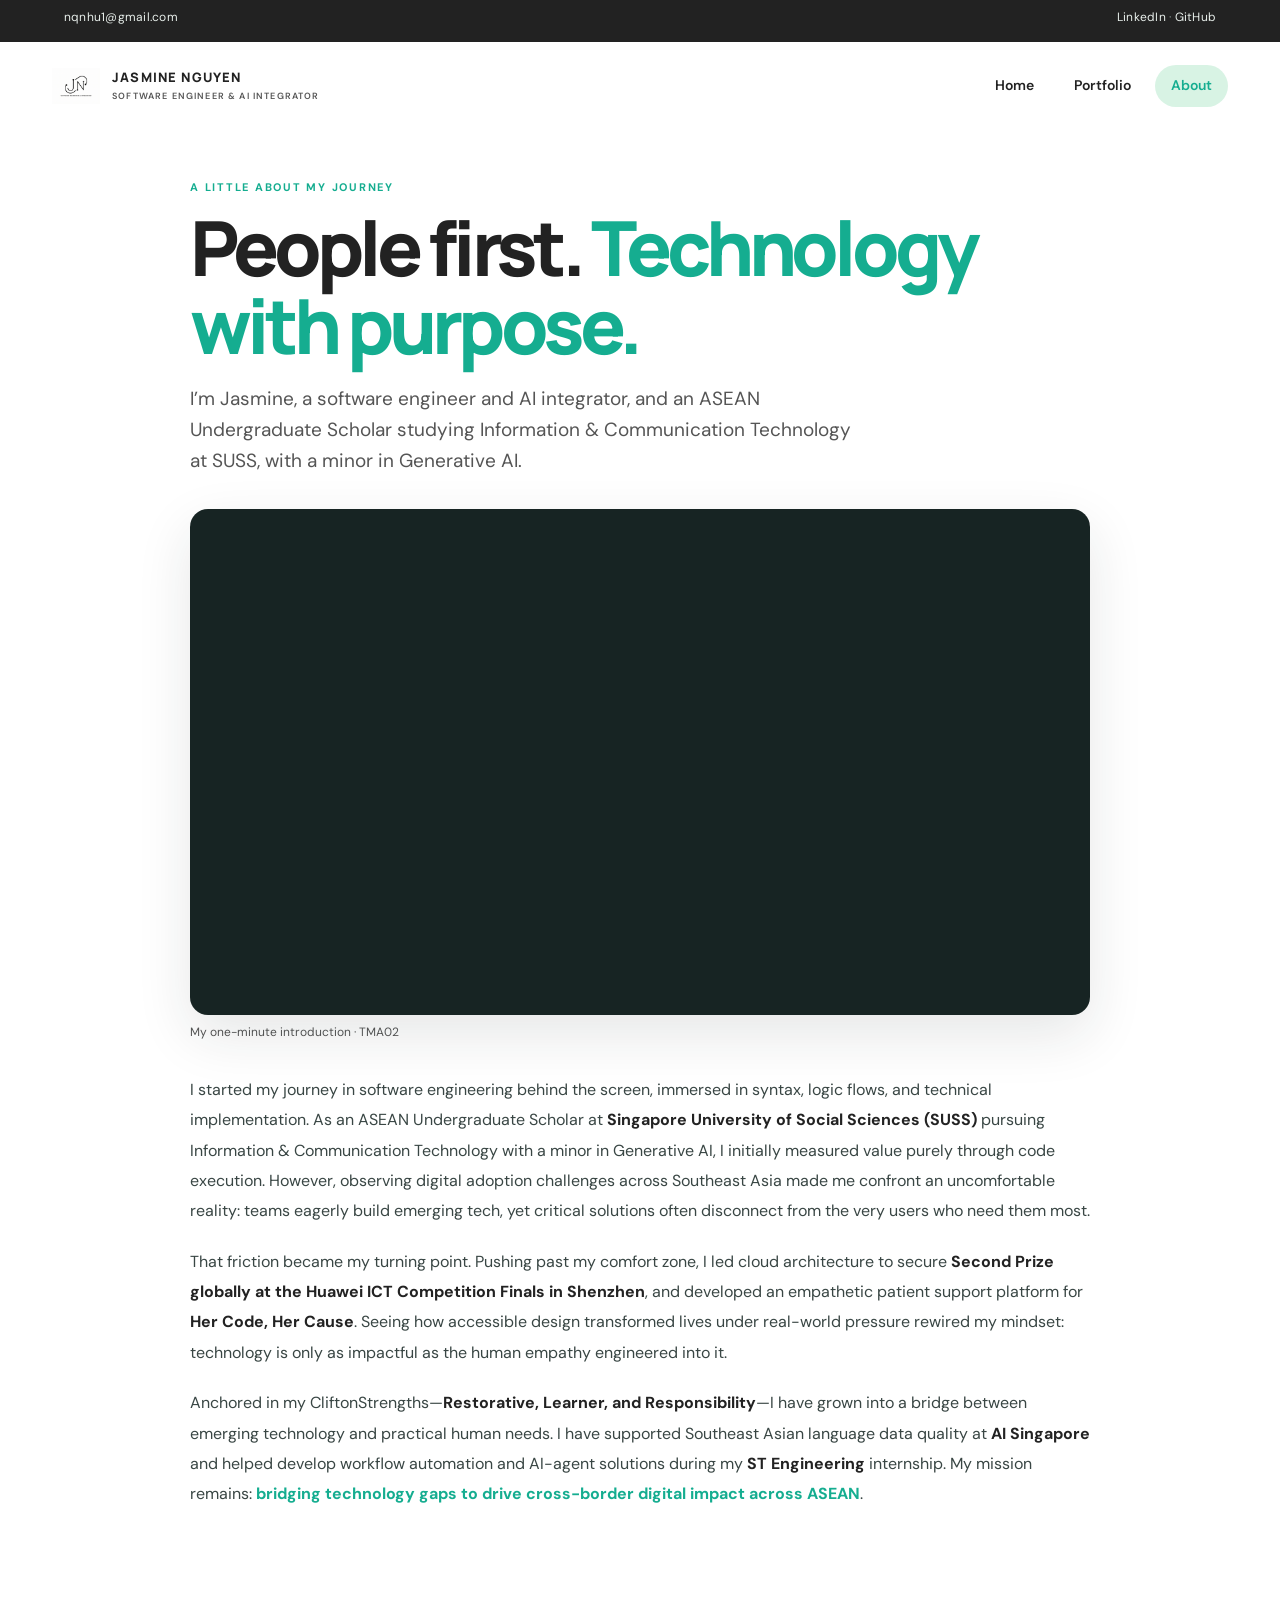
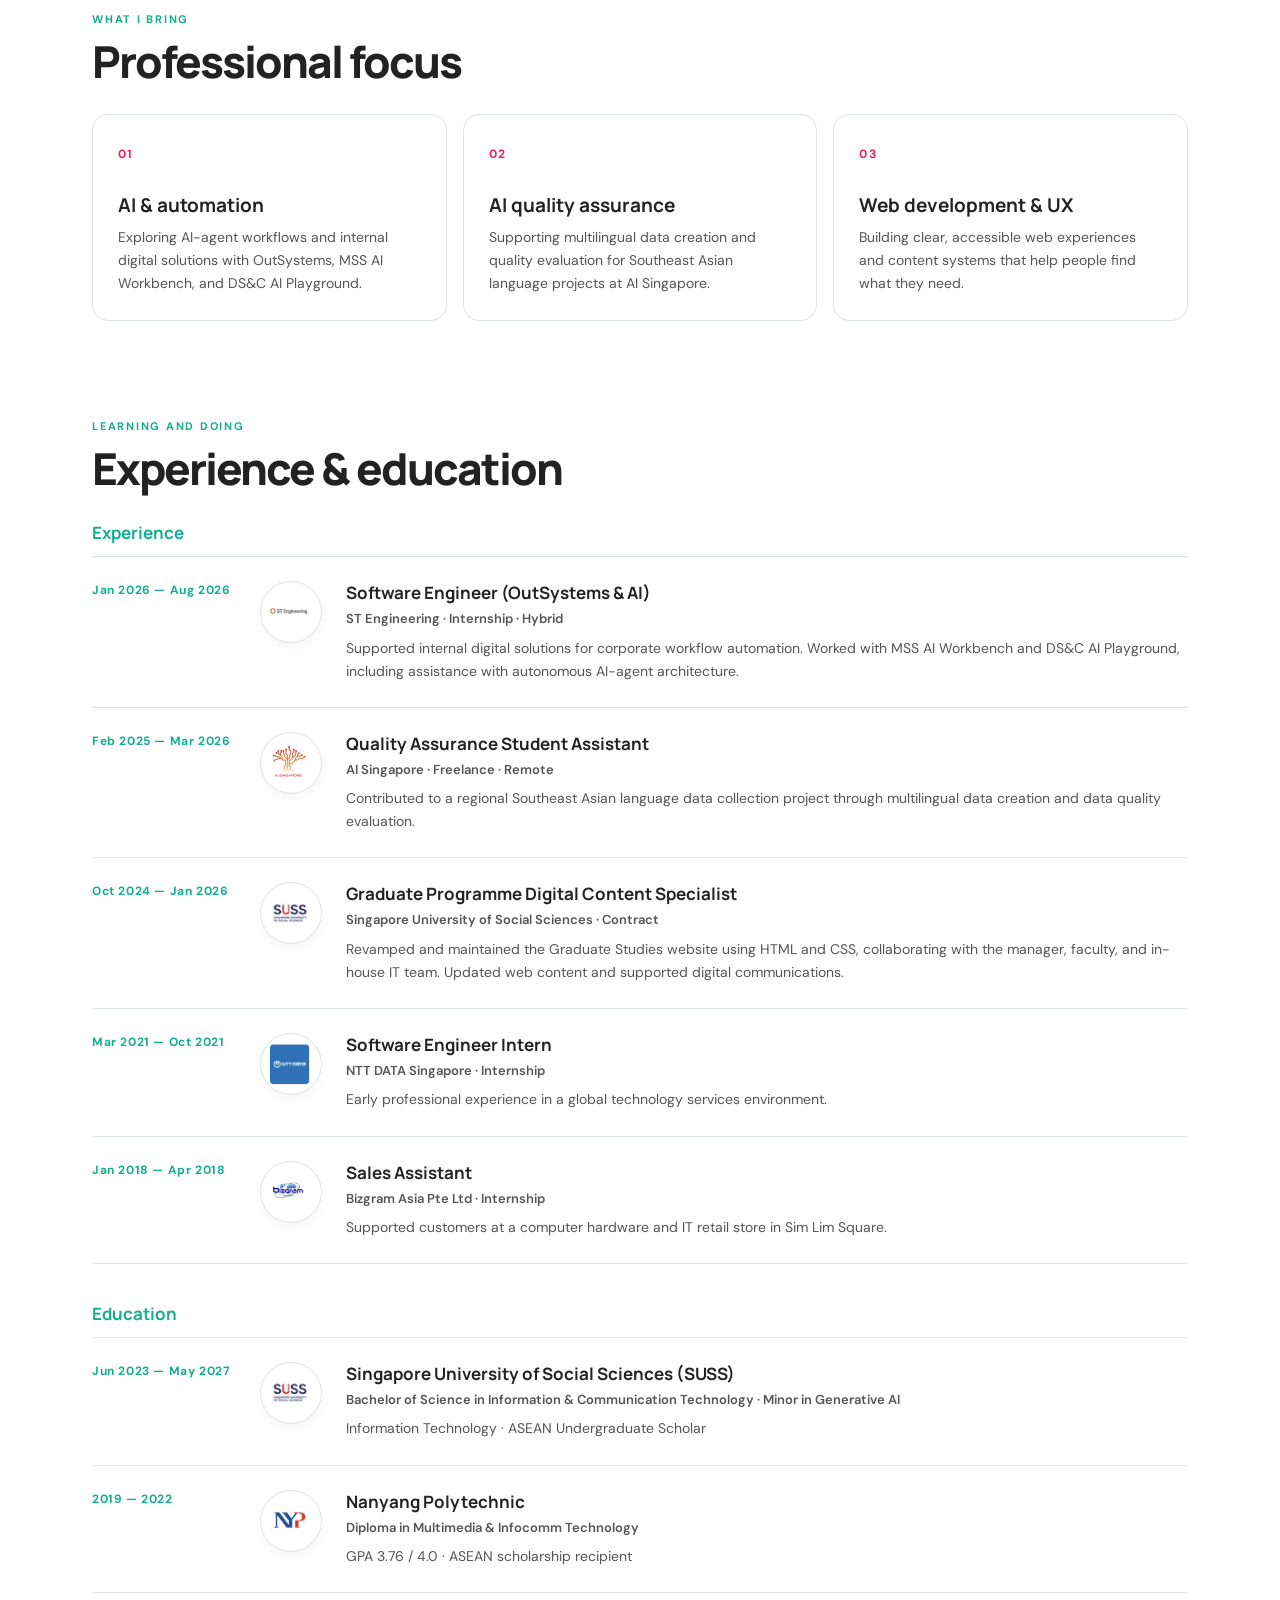
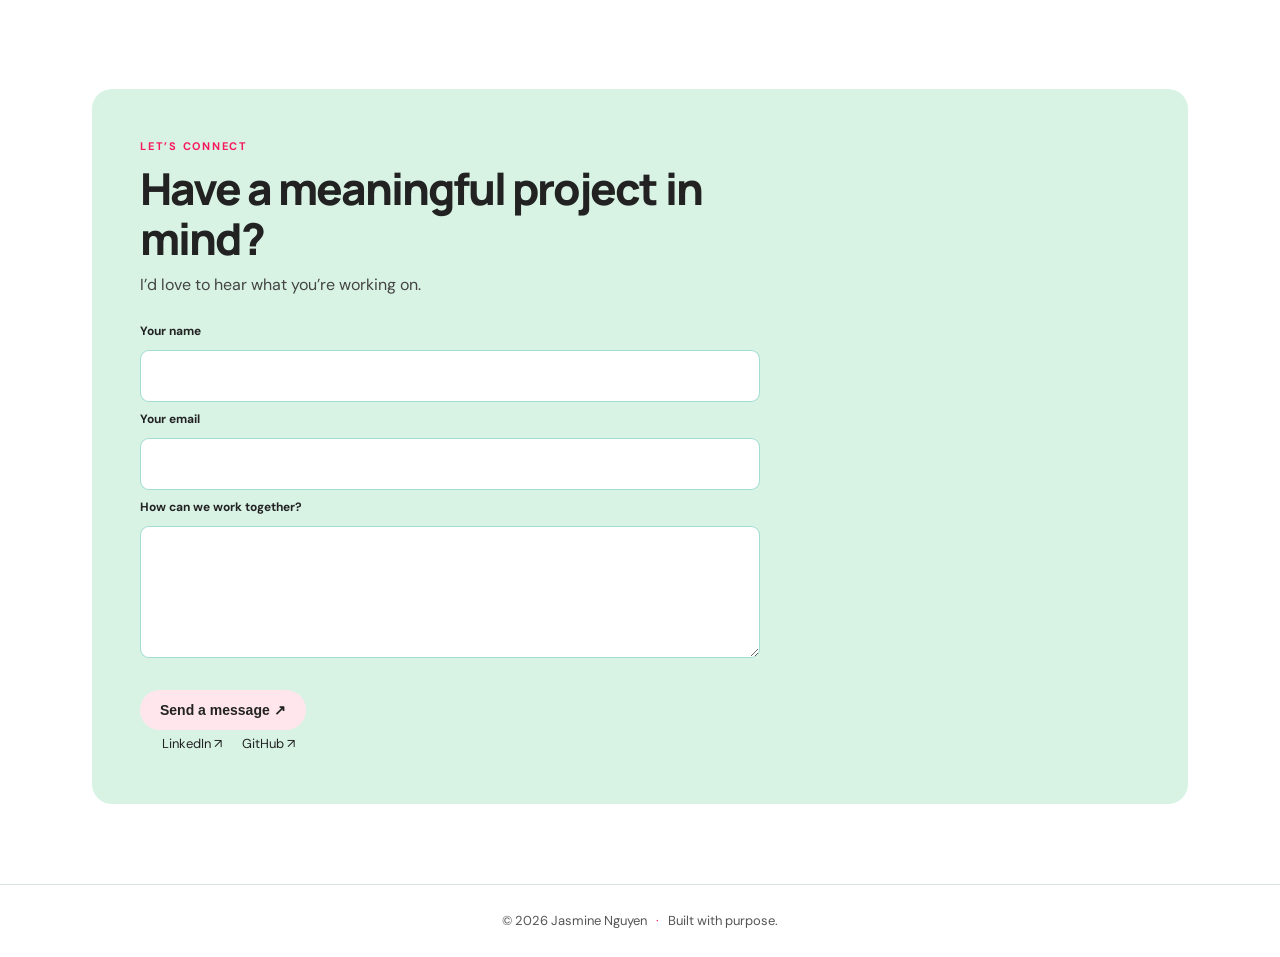
==== commit 3cd5692a: "update version 2.0" ====
--- a/about.html
+++ b/about.html
@@ -2,171 +2,64 @@
 <html lang="en">
 <head>
   <meta charset="utf-8" />
-  <title>About Me | Jasmine Nguyen</title>
-  <meta name="viewport" content="width=device-width, initial-scale=1.0"/>
-
-  <link
-    href="https://cdn.jsdelivr.net/npm/bootstrap@5.3.3/dist/css/bootstrap.min.css"
-    rel="stylesheet">
-
-  <link rel="stylesheet" href="css/general.css">
-  <link rel="stylesheet" href="css/about.css">
+  <meta name="viewport" content="width=device-width, initial-scale=1.0" />
+  <meta name="description" content="Meet Jasmine Nguyen, software engineer and AI integrator focused on human-centered technology and ASEAN impact." />
+  <title>About | Jasmine Nguyen</title>
+  <link rel="stylesheet" href="css/general.css" />
+  <link rel="stylesheet" href="css/about.css" />
 </head>
-
 <body>
-
-<header>
-  <p>
-    Contact: 
-    <a href="mailto:nguyenquynhnhu001@suss.edu.sg">nguyenquynhnhu001@suss.edu.sg</a> | +65 88788165 
-  </p>
-  <p>
-    <a href="https://www.linkedin.com/in/hgnu412/" target="_blank">LinkedIn</a> · 
-    <a href="https://github.com/Jasmine-sunday" target="_blank">GitHub</a>
-  </p>
-</header>
-
-<nav>
-  <div id="icon">
-    <a href="index.html">
-      <img src="images/logo.png" alt="Jasmine Nguyen logo">
-    </a>
-  </div>
-
-  <ul class="nav-links">
-    <li><a href="index.html">Home</a></li>
-    <li><a href="portfolio.html">Portfolio</a></li>
-    <li><a href="about.html" class="active">About Me</a></li>
-  </ul>
-</nav>
-
-<main>
-
-  <section class="about-section intro-section">
-    <h2 class="section-title">Profile</h2>
-
-    <p class="intro-text">
-      I am an Information and Communication Technology undergraduate at 
-      <strong>Singapore University of Social Sciences (SUSS)</strong>, specializing in 
-      <strong>Generative Artificial Intelligence</strong>. 
-      As an ASEAN Undergraduate Scholar, I focus on bridging the gap between robust software engineering and cutting-edge AI innovation.
-    </p>
-
-    <p class="intro-text">
-      My experience spans across full-stack development, UX/UI redesign, and AI quality assurance. 
-      I am currently contributing to Southeast Asian linguistic data projects at AI Singapore and driving digital content growth at SUSS.
-    </p>
-  </section>
-
-  <section class="about-section whatido-section">
-    <h2 class="section-title2">Professional Focus</h2>
-
-    <div id="aboutCarousel" class="carousel slide" data-bs-ride="carousel">
-      <div class="carousel-indicators">
-        <button type="button" data-bs-target="#aboutCarousel" data-bs-slide-to="0" class="active"></button>
-        <button type="button" data-bs-target="#aboutCarousel" data-bs-slide-to="1"></button>
-        <button type="button" data-bs-target="#aboutCarousel" data-bs-slide-to="2"></button>
+ <header class="topbar">
+    <p><a href="mailto:nqnhu1@gmail.com">nqnhu1@gmail.com</a></p>
+    <p><a href="https://www.linkedin.com/in/hgnu412/" target="_blank" rel="noopener noreferrer">LinkedIn</a><span> ·
+      </span><a href="https://github.com/Jasmine-sunday" target="_blank" rel="noopener noreferrer">GitHub</a></p>
+  </header>
+  <nav class="site-nav" aria-label="Main navigation">
+    <a class="brand-mark" href="index.html" aria-label="Jasmine Nguyen home"><img src="images/logo.png" alt="JN logo" /><span>JASMINE NGUYEN<small>SOFTWARE ENGINEER &amp; AI INTEGRATOR</small></span></a>
+    <ul class="nav-links"><li><a href="index.html">Home</a></li><li><a href="portfolio.html">Portfolio</a></li><li><a href="about.html" class="active" aria-current="page">About</a></li></ul>
+  </nav>
+  <main class="about-page">
+    <section class="about-story">
+      <p class="eyebrow">A little about my journey</p>
+      <h1>People first. <span>Technology with purpose.</span></h1>
+      <p class="story-lede">I’m Jasmine, a software engineer and AI integrator, and an ASEAN Undergraduate Scholar studying Information &amp; Communication Technology at SUSS, with a minor in Generative AI.</p>
+      <div class="video-frame">
+        <iframe src="https://www.youtube.com/embed/bJAYiNn0LMs" title="Jasmine Nguyen — one-minute personal branding video" allow="accelerometer; autoplay; clipboard-write; encrypted-media; gyroscope; picture-in-picture; web-share" referrerpolicy="strict-origin-when-cross-origin" allowfullscreen></iframe>
       </div>
-
-      <div class="carousel-inner">
-        <div class="carousel-item active">
-          <div class="carousel-content">
-            <h3>AI Quality Assurance</h3>
-            <p>
-              Evaluating and verifying Vietnamese language datasets for LLM reliability and qualitative output performance at AI Singapore.
-            </p>
-          </div>
-        </div>
-
-        <div class="carousel-item">
-          <div class="carousel-content">
-            <h3>Web Development & UX</h3>
-            <p>
-              Leading website redesigns using HTML/CSS and UI/UX best practices to enhance user engagement and brand growth.
-            </p>
-          </div>
-        </div>
-
-        <div class="carousel-item">
-          <div class="carousel-content">
-            <h3>Software Engineering</h3>
-            <p>
-              Developing automation solutions using Power Apps, SharePoint, and UiPath to improve institutional productivity.
-            </p>
-          </div>
-        </div>
+      <p class="video-caption">My one-minute introduction · TMA02</p>
+      <div class="story-text">
+        <p>I started my journey in software engineering behind the screen, immersed in syntax, logic flows, and technical implementation. As an ASEAN Undergraduate Scholar at <strong>Singapore University of Social Sciences (SUSS)</strong> pursuing Information &amp; Communication Technology with a minor in Generative AI, I initially measured value purely through code execution. However, observing digital adoption challenges across Southeast Asia made me confront an uncomfortable reality: teams eagerly build emerging tech, yet critical solutions often disconnect from the very users who need them most.</p>
+        <p>That friction became my turning point. Pushing past my comfort zone, I led cloud architecture to secure <strong>Second Prize globally at the Huawei ICT Competition Finals in Shenzhen</strong>, and developed an empathetic patient support platform for <strong>Her Code, Her Cause</strong>. Seeing how accessible design transformed lives under real-world pressure rewired my mindset: technology is only as impactful as the human empathy engineered into it.</p>
+        <p>Anchored in my CliftonStrengths—<strong>Restorative, Learner, and Responsibility</strong>—I have grown into a bridge between emerging technology and practical human needs. I have supported Southeast Asian language data quality at <strong>AI Singapore</strong> and helped develop workflow automation and AI-agent solutions during my <strong>ST Engineering</strong> internship. My mission remains: <em>bridging technology gaps to drive cross-border digital impact across ASEAN</em>.</p>
       </div>
-    </div>
-  </section>
-
-  <section class="about-section cv-section">
-    <h2 class="section-title">Background</h2>
-
-    <div class="cv-grid">
-      <div class="cv-block">
-        <h3>Education</h3>
-        <p>
-          <strong>July 2023 – Oct 2027 (Expected)</strong><br>
-          <span class="major">BSc in Information & Communication Technology (Minor in GenAI)</span><br>
-          <span class="school">SUSS | GPA 4.35/5.0</span> 
-        </p>
-        <p>
-          <strong>Aug 2019 – Apr 2022</strong><br>
-          <span class="major">Diploma in Multimedia & Infocomm Technology</span><br>
-          <span class="school">Nanyang Polytechnic | GPA 3.76/4.0</span>
-        </p>
-
-        <h3>Experience</h3>
-        <p>
-          <strong>Feb 2025 – Current</strong><br>
-          <span class="major">QA Student Assistant | AI Singapore</span>
-        </p>
-        <p>
-          <strong>Oct 2024 – Current</strong><br>
-          <span class="major">Digital Content Specialist | SUSS</span>
-        </p>
-        <p>
-          <strong>Mar 2021 – Sep 2021</strong><br>
-          <span class="major">Software Engineering Intern | NTT DATA</span>
-        </p>
+    </section>
+    <section class="about-section focus-section">
+      <p class="eyebrow">What I bring</p><h2>Professional focus</h2>
+      <div class="focus-grid">
+        <article class="focus-card"><span>01</span><h3>AI &amp; automation</h3><p>Exploring AI-agent workflows and internal digital solutions with OutSystems, MSS AI Workbench, and DS&amp;C AI Playground.</p></article>
+        <article class="focus-card"><span>02</span><h3>AI quality assurance</h3><p>Supporting multilingual data creation and quality evaluation for Southeast Asian language projects at AI Singapore.</p></article>
+        <article class="focus-card"><span>03</span><h3>Web development &amp; UX</h3><p>Building clear, accessible web experiences and content systems that help people find what they need.</p></article>
       </div>
-
-      <div class="cv-block">
-        <h3>Skills</h3>
-        <div class="skill-group">
-          <h4>Programming & Data</h4>
-          <ul>
-            <li>Python, SQL, JavaScript, PHP </li>
-            <li>Tableau, MS Access, Anaconda </li>
-            <li>Regression, RNN, LSTM, Text Embedding </li>
-          </ul>
-        </div>
-        <div class="skill-group">
-          <h4>Design & Tools</h4>
-          <ul>
-            <li>Adobe Illustrator, Photoshop, XD </li>
-            <li>GitHub, VSCode, Google Colab </li>
-            <li>Azure Lab, Cisco Packet Tracer </li>
-          </ul>
-        </div>
-        <div class="skill-group">
-          <h4>Languages</h4>
-          <ul>
-            <li>English (Fluent)</li>
-            <li>Vietnamese (Fluent)</li>
-            <li>Chinese (Basic) </li>
-          </ul>
-        </div>
+    </section>
+    <section class="about-section background-section">
+      <p class="eyebrow">Learning and doing</p><h2>Experience &amp; education</h2>
+      <h3 class="timeline-label">Experience</h3>
+      <div class="timeline">
+        <article><p class="timeline-date">Jan 2026 — Aug 2026</p><span class="org-logo"><img src="images/st-engineering-logo.png" alt="ST Engineering" /></span><div class="timeline-copy"><h3>Software Engineer (OutSystems &amp; AI)</h3><p class="timeline-meta">ST Engineering · Internship · Hybrid</p><p>Supported internal digital solutions for corporate workflow automation. Worked with MSS AI Workbench and DS&amp;C AI Playground, including assistance with autonomous AI-agent architecture.</p></div></article>
+        <article><p class="timeline-date">Feb 2025 — Mar 2026</p><span class="org-logo"><img src="images/ai-singapore-logo.png" alt="AI Singapore" /></span><div class="timeline-copy"><h3>Quality Assurance Student Assistant</h3><p class="timeline-meta">AI Singapore · Freelance · Remote</p><p>Contributed to a regional Southeast Asian language data collection project through multilingual data creation and data quality evaluation.</p></div></article>
+        <article><p class="timeline-date">Oct 2024 — Jan 2026</p><span class="org-logo"><img src="images/suss-logo.png" alt="Singapore University of Social Sciences" /></span><div class="timeline-copy"><h3>Graduate Programme Digital Content Specialist</h3><p class="timeline-meta">Singapore University of Social Sciences · Contract</p><p>Revamped and maintained the Graduate Studies website using HTML and CSS, collaborating with the manager, faculty, and in-house IT team. Updated web content and supported digital communications.</p></div></article>
+        <article><p class="timeline-date">Mar 2021 — Oct 2021</p><span class="org-logo"><img src="images/ntt-data-logo.png" alt="NTT DATA" /></span><div class="timeline-copy"><h3>Software Engineer Intern</h3><p class="timeline-meta">NTT DATA Singapore · Internship</p><p>Early professional experience in a global technology services environment.</p></div></article>
+        <article><p class="timeline-date">Jan 2018 — Apr 2018</p><span class="org-logo"><img src="images/bizgram-logo.png" alt="Bizgram Asia" /></span><div class="timeline-copy"><h3>Sales Assistant</h3><p class="timeline-meta">Bizgram Asia Pte Ltd · Internship</p><p>Supported customers at a computer hardware and IT retail store in Sim Lim Square.</p></div></article>
       </div>
-    </div>
-  </section>
-
-</main>
-
-<footer>
-  <p>© 2025 Jasmine Nguyen</p>
-</footer>
-
-<script src="https://cdn.jsdelivr.net/npm/bootstrap@5.3.3/dist/js/bootstrap.bundle.min.js"></script>
-</body>
-</html>+      <h3 class="timeline-label education-label">Education</h3>
+      <div class="timeline">
+        <article><p class="timeline-date">Jun 2023 — May 2027</p><span class="org-logo"><img src="images/suss-logo.png" alt="Singapore University of Social Sciences" /></span><div class="timeline-copy"><h3>Singapore University of Social Sciences (SUSS)</h3><p class="timeline-meta">Bachelor of Science in Information &amp; Communication Technology · Minor in Generative AI</p><p>Information Technology · ASEAN Undergraduate Scholar</p></div></article>
+        <article><p class="timeline-date">2019 — 2022</p><span class="org-logo"><img src="images/nanyang-poly-logo.png" alt="Nanyang Polytechnic" /></span><div class="timeline-copy"><h3>Nanyang Polytechnic</h3><p class="timeline-meta">Diploma in Multimedia &amp; Infocomm Technology</p><p>GPA 3.76 / 4.0 · ASEAN scholarship recipient</p></div></article>
+      </div>
+    </section>
+    <section class="contact-panel"><p class="eyebrow">Let’s connect</p><h2>Have a meaningful project in mind?</h2><p>I’d love to hear what you’re working on.</p><form class="contact-form" action="mailto:nguyenquynhnhu001@suss.edu.sg" method="post" enctype="text/plain"><label for="contact-name">Your name</label><input id="contact-name" name="name" autocomplete="name" required /><label for="contact-email">Your email</label><input id="contact-email" type="email" name="email" autocomplete="email" required /><label for="contact-message">How can we work together?</label><textarea id="contact-message" name="message" rows="4" required></textarea><button class="button button-light" type="submit">Send a message ↗</button></form><div class="social-links"><a href="https://www.linkedin.com/in/hgnu412/" target="_blank" rel="noopener noreferrer">LinkedIn ↗</a><a href="https://github.com/Jasmine-sunday" target="_blank" rel="noopener noreferrer">GitHub ↗</a></div></section>
+  </main>
+  <footer>
+    <p>© 2026 Jasmine Nguyen <span>·</span> Built with purpose.</p>
+  </footer></body>
+</html>
--- a/css/general.css
+++ b/css/general.css
@@ -1,103 +1,21 @@
-* {
-  box-sizing: border-box;
-  margin: 0;
-  padding: 0;
-}
+@import url('https://fonts.googleapis.com/css2?family=DM+Sans:wght@400;500;600;700&family=Manrope:wght@400;500;600;700;800&display=swap');
 
-html {
-  scroll-behavior: smooth;
-}
-
-body {
-  font-family: -apple-system, BlinkMacSystemFont, "Segoe UI", sans-serif;
-  color: #222;
-  line-height: 1.6;
-  background: #ffffff;
-}
-
-a {
-  color: #15AD90;
-  text-decoration: none;
-}
-
-header {
-  background: #f2f2f2;
-  padding: 16px 24px;
-  display: flex;
-  justify-content: space-between;
-  flex-wrap: wrap;
-  font-size: 14px;
-}
-
-nav {
-  background: #e6e6e6;
-  padding: 16px 0;
-}
-
-nav ul {
-  list-style: none;
-  display: flex;
-  justify-content: center;
-  gap: 32px;
-}
-
-nav a {
-  color: #222;
-  font-weight: 500;
-  padding: 6px 14px;
-  border-radius: 20px;
-}
-
-nav a:hover {
-  background: #cefdef;
-  color: #15AD90;
-}
-
-#icon {
-  text-align: center;
-  padding-bottom: 12px;
-}
-
-#icon img {
-  max-width: 70px;
-  height: auto;
-}
-
-main {
-  max-width: 1000px;
-  margin: 0 auto;
-  padding: 80px 24px;
-}
-
-.section-title {
-  font-size: 28px;
-  margin-bottom: 24px;
-}
-
-.skills {
-  display: flex;
-  flex-wrap: wrap;
-  gap: 12px;
-}
-
-.skill {
-  background: #f2f2f2;
-  padding: 8px 14px;
-  border-radius: 20px;
-  font-size: 14px;
-}
-
-footer {
-  background: #f2f2f2;
-  text-align: center;
-  padding: 24px;
-  margin-top: 80px;
-  font-size: 14px;
-}
-
-@media (max-width: 768px) {
-  nav ul {
-    flex-direction: column;
-    gap: 12px;
-  }
-}+:root{--ink:#222;--muted:#555;--paper:#fff;--white:#fff;--teal:#15AD90;--mint:#d8f3e4;--line:#dce5e0;--coral:#F7195E;--pink:#ffe6ed;--serif:Georgia,'Times New Roman',serif}
+*{box-sizing:border-box;margin:0;padding:0}
+html{scroll-behavior:smooth}
+body{font-family:'DM Sans',sans-serif;color:var(--ink);line-height:1.65;background:var(--paper)}
+a{color:var(--teal);text-decoration:none}
+a:hover{color:var(--coral)}
+.topbar{min-height:42px;padding:8px max(5vw,24px);display:flex;justify-content:space-between;gap:12px;flex-wrap:wrap;background:var(--ink);color:#e8efeb;font-size:12px;letter-spacing:.02em}
+.topbar a{color:#e8efeb}.topbar span{color:#8fa09a}
+.site-nav{max-width:1240px;margin:auto;padding:20px 32px;display:flex;align-items:center;justify-content:space-between;gap:24px}
+.brand-mark{display:flex;align-items:center;gap:12px;color:var(--ink);font-family:Manrope,sans-serif;font-size:13px;font-weight:800;letter-spacing:.09em;line-height:1.2}
+.brand-mark img{width:48px;height:48px;object-fit:contain}.brand-mark small{display:block;margin-top:5px;font-family:'DM Sans',sans-serif;font-size:9px;letter-spacing:.13em;color:var(--muted);font-weight:600}
+.nav-links{display:flex;align-items:center;gap:8px;list-style:none}.nav-links a{display:block;padding:9px 16px;border-radius:999px;color:var(--ink);font-size:14px;font-weight:600}.nav-links a:hover,.nav-links a.active{background:var(--mint);color:var(--teal)}
+main{max-width:1160px;margin:0 auto;padding:54px 32px 80px}
+.eyebrow{color:var(--teal);font-size:11px;font-weight:700;letter-spacing:.16em;text-transform:uppercase}
+.section-title{font-family:Manrope,sans-serif;font-size:clamp(30px,4vw,46px);letter-spacing:-.045em;line-height:1.12}
+.button{display:inline-flex;align-items:center;justify-content:center;padding:12px 20px;border-radius:999px;background:var(--teal);color:var(--ink);font-size:14px;font-weight:700;transition:transform .2s,background .2s}.button:hover{background:var(--coral);color:white;transform:translateY(-2px)}
+.button-light{background:var(--pink);color:var(--ink)}.button-light:hover{background:var(--coral);color:white}
+footer{padding:25px;text-align:center;border-top:1px solid var(--line);color:var(--muted);font-size:13px}footer span{margin:0 6px;color:var(--coral)}
+@media(max-width:640px){.topbar{justify-content:center;text-align:center}.site-nav{padding:16px 20px;flex-wrap:wrap}.brand-mark{font-size:11px}.brand-mark img{width:40px;height:40px}.nav-links{width:100%;justify-content:space-between;gap:2px}.nav-links a{padding:8px 12px;font-size:13px}main{padding:38px 20px 60px}}
--- a/css/about.css
+++ b/css/about.css
@@ -1,112 +1,20 @@
-.about-section {
-  margin-bottom: 48px;
-}
-
-.section-title {
-  text-align: center;      
-  color: #1ca878;       
-  font-size: 2rem;         
-  margin-bottom: 20px;
-  font-weight: 600;
-}
-.section-title2 {
-  text-align: center;      
-  color: #F7195E;       
-  font-size: 2rem;         
-  margin-bottom: 20px;
-  font-weight: 600;
-}
-.intro-text {
-  line-height: 1.6;
-  color: #444;
-  text-align: center; 
-}
-/* Carousel indicators color */
-.carousel-indicators [data-bs-target] {
-  background-color: #F7195E;  /* inactive bullets */
-}
-
-.carousel-indicators .active {
-  background-color: #F7195E;  /* active bullet */
-}
-
-/* Carousel */
-.carousel {
-  margin: 0 auto;
-}
-.intro-section {
-  background-color: #d8f3e4;
-  padding: 40px 20px;
-  border-radius: 12px;
-  margin-bottom: 40px;
-}
-.carousel-content {
-  padding: 40px 32px;
-  text-align: center;
-  background-color: #f8f9fa;
-  border-radius: 14px;
-}
-
-.carousel-content h3 {
-  margin-bottom: 12px;
-  font-size: 1.3rem;
-}
-
-.carousel-content p {
-  color: #555;
-  line-height: 1.6;
-}
-.whatido-section .carousel-content {
-  background-color: #ffe6ed;
-  padding: 40px 20px;
-  border-radius: 12px;
-}
-
-/* Interests */
-.hobby-grid {
-  display: grid;
-  grid-template-columns: repeat(auto-fit, minmax(220px, 1fr));
-  gap: 24px;
-}
-
-.hobby-card {
-  padding: 20px;
-  border-radius: 12px;
-  background-color: #fafafa;
-}
-
-.hobby-card h3 {
-  margin-bottom: 10px;
-}
-
-/* Background */
-.cv-grid {
-  display: grid;
-  grid-template-columns: repeat(auto-fit, minmax(280px, 1fr));
-  gap: 32px;
-}
-
-.cv-block p {
-  margin-bottom: 16px;
-}
-
-.major {
-  font-weight: 600;
-}
-
-.school {
-  font-style: italic;
-  color: #666;
-}
-
-.skill-group {
-  margin-bottom: 16px;
-}
-
-.skill-group h4 {
-  font-size: 0.95rem;
-  font-weight: 600;
-  margin-bottom: 6px;
-}
-
-
+.about-page{padding-top:48px}
+.about-story{max-width:900px;margin:0 auto 100px}
+.about-story h1{max-width:820px;margin:12px 0 18px;font:800 clamp(42px,7vw,76px)/1.03 Manrope,sans-serif;letter-spacing:-.065em}
+.about-story h1 span{color:var(--teal)}
+.story-lede{max-width:680px;color:var(--muted);font-size:19px}
+.video-frame{position:relative;width:100%;aspect-ratio:16/9;overflow:hidden;margin:32px 0 8px;border-radius:18px;background:#172423;box-shadow:0 20px 55px #1823231c}
+.video-frame iframe{position:absolute;inset:0;width:100%;height:100%;border:0}
+.video-caption{margin-bottom:32px;color:var(--muted);font-size:12px}
+.story-text{display:grid;gap:20px;font-size:16px;line-height:1.9;color:#394644}.story-text strong{color:var(--ink)}.story-text em{color:var(--teal);font-style:normal;font-weight:700}
+.about-section{margin:0 auto 96px}.about-section h2,.contact-panel h2{margin:8px 0 28px;font:800 clamp(30px,4vw,44px)/1.14 Manrope,sans-serif;letter-spacing:-.045em}
+.focus-grid{display:grid;grid-template-columns:repeat(3,1fr);gap:16px}.focus-card{min-height:205px;padding:25px;border:1px solid var(--line);border-radius:16px;background:var(--white)}.focus-card>span{color:var(--coral);font-size:12px;font-weight:700;letter-spacing:.1em}.focus-card h3{margin:25px 0 8px;font:700 19px Manrope,sans-serif}.focus-card p,.timeline p{color:var(--muted);font-size:14px}
+.timeline{border-top:1px solid var(--line)}.timeline article{display:grid;grid-template-columns:190px 1fr;gap:24px;padding:22px 0;border-bottom:1px solid var(--line)}.timeline-date{font-size:12px!important;color:var(--teal)!important;font-weight:700;letter-spacing:.05em}.timeline h3{margin-bottom:4px;font:700 17px Manrope,sans-serif}
+.contact-panel{padding:48px;border-radius:20px;background:var(--mint);color:var(--ink)}.contact-panel .eyebrow{color:var(--coral)}.contact-panel h2{max-width:650px;margin-bottom:8px}.contact-panel>p:not(.eyebrow){color:#444}.contact-panel .button{margin-top:24px}.social-links{display:inline-flex;gap:20px;margin-left:22px}.social-links a{color:var(--ink);font-size:13px}.contact-form{display:grid;max-width:620px;gap:8px;margin-top:24px}.contact-form label{font-size:12px;font-weight:700;color:var(--ink)}.contact-form input,.contact-form textarea{width:100%;padding:12px 14px;border:1px solid #15AD9066;border-radius:9px;background:white;color:var(--ink);font:inherit}.contact-form textarea{resize:vertical}.contact-form input:focus,.contact-form textarea:focus{outline:2px solid var(--coral);outline-offset:2px}.contact-form button{width:max-content;margin-top:10px;border:0;cursor:pointer}
+.timeline-label{margin:26px 0 12px;color:var(--teal);font:700 17px Manrope,sans-serif}.education-label{margin-top:38px}
+.timeline article{grid-template-columns:150px 68px minmax(0,1fr);align-items:start;gap:18px;padding:24px 0}
+.org-logo{display:grid;place-items:center;width:62px;height:62px;padding:7px;overflow:hidden;border:1px solid var(--line);border-radius:50%;background:white;box-shadow:0 4px 12px #2222220a}
+.org-logo img{display:block;max-width:100%;max-height:100%;width:auto;height:auto;object-fit:contain}
+.timeline-copy{min-width:0}.timeline-copy>p:not(.timeline-meta){margin-top:5px;color:var(--muted);font-size:14px;line-height:1.65}
+.timeline-meta{margin:2px 0 7px;color:var(--teal);font-size:13px!important;font-weight:600}
+@media(max-width:760px){.focus-grid{grid-template-columns:1fr}.focus-card{min-height:0}.focus-card h3{margin-top:14px}.about-story{margin-bottom:70px}.about-section{margin-bottom:70px}.timeline article{grid-template-columns:1fr 60px;gap:6px 14px}.timeline-date{grid-column:1/-1}.org-logo{grid-column:1;grid-row:2;width:54px;height:54px}.timeline-copy{grid-column:2;grid-row:2}.contact-panel{padding:32px 24px}.social-links{display:flex;margin:22px 0 0}}
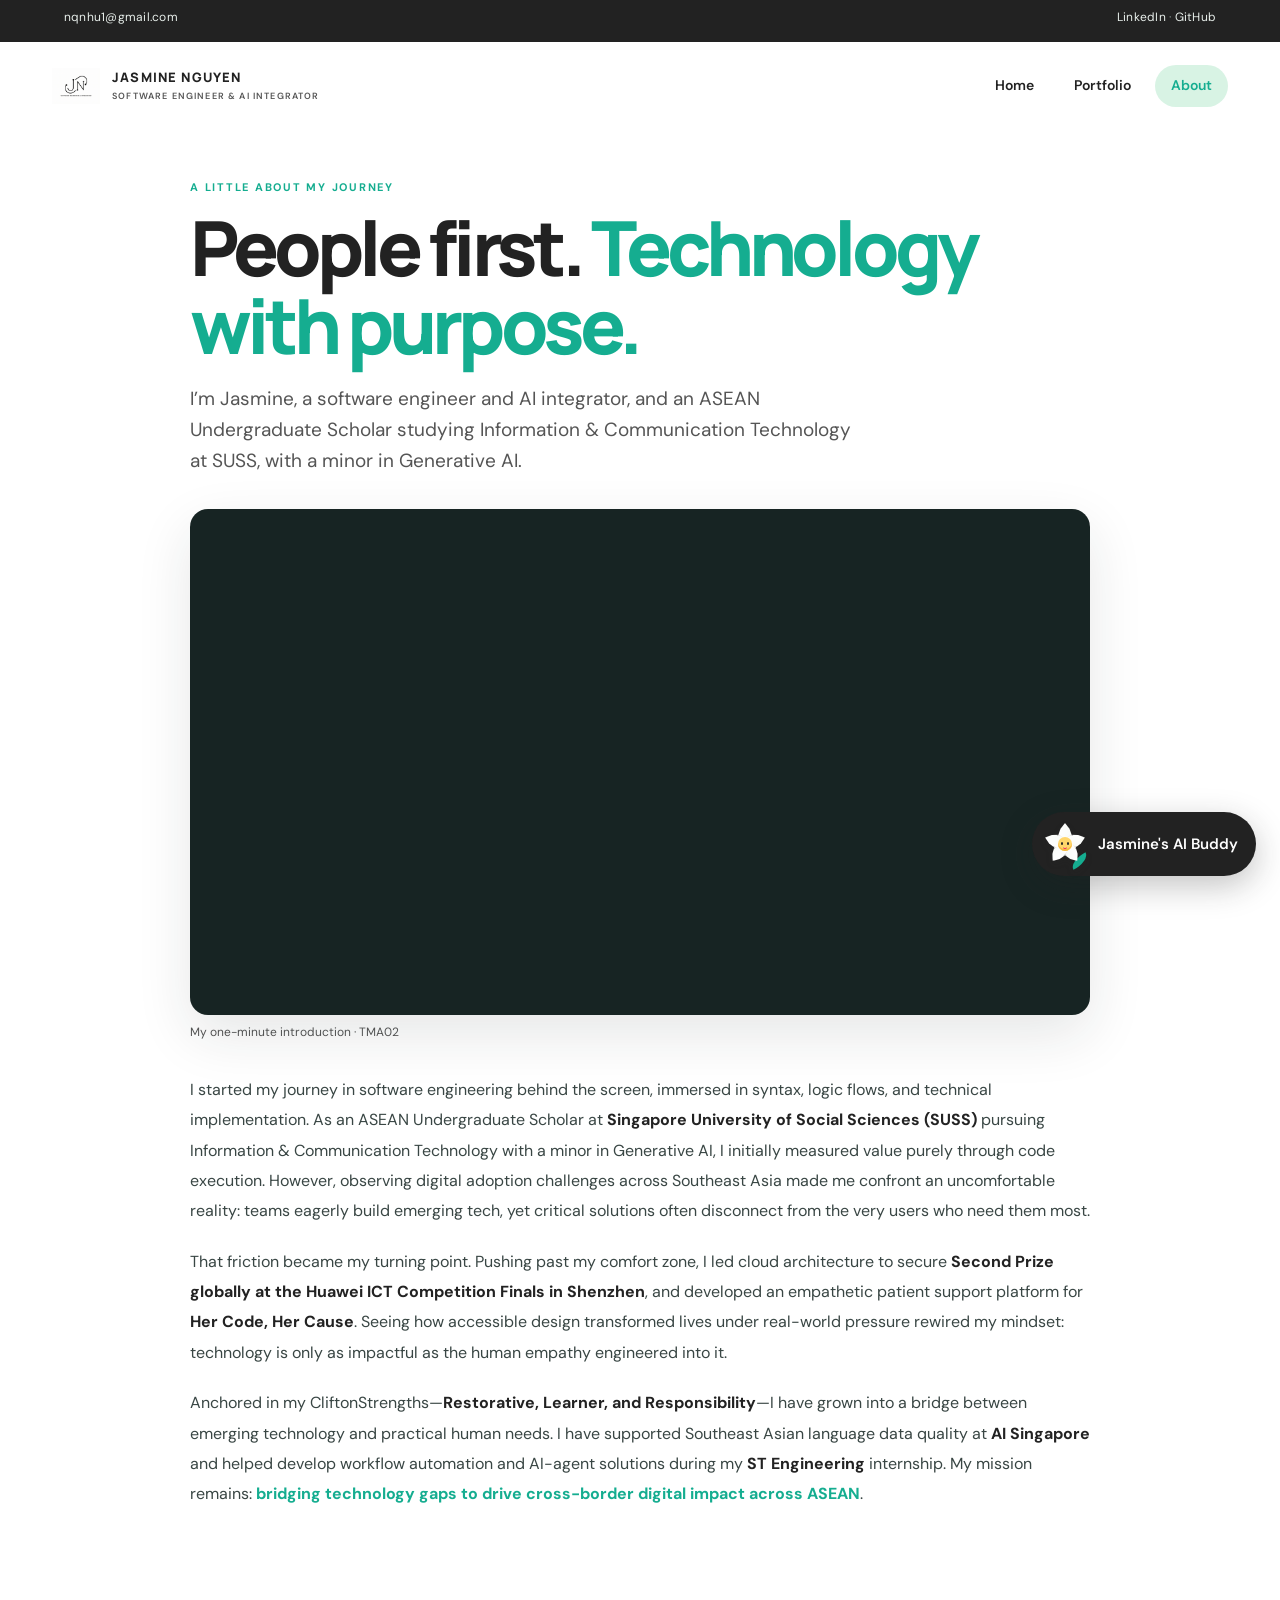
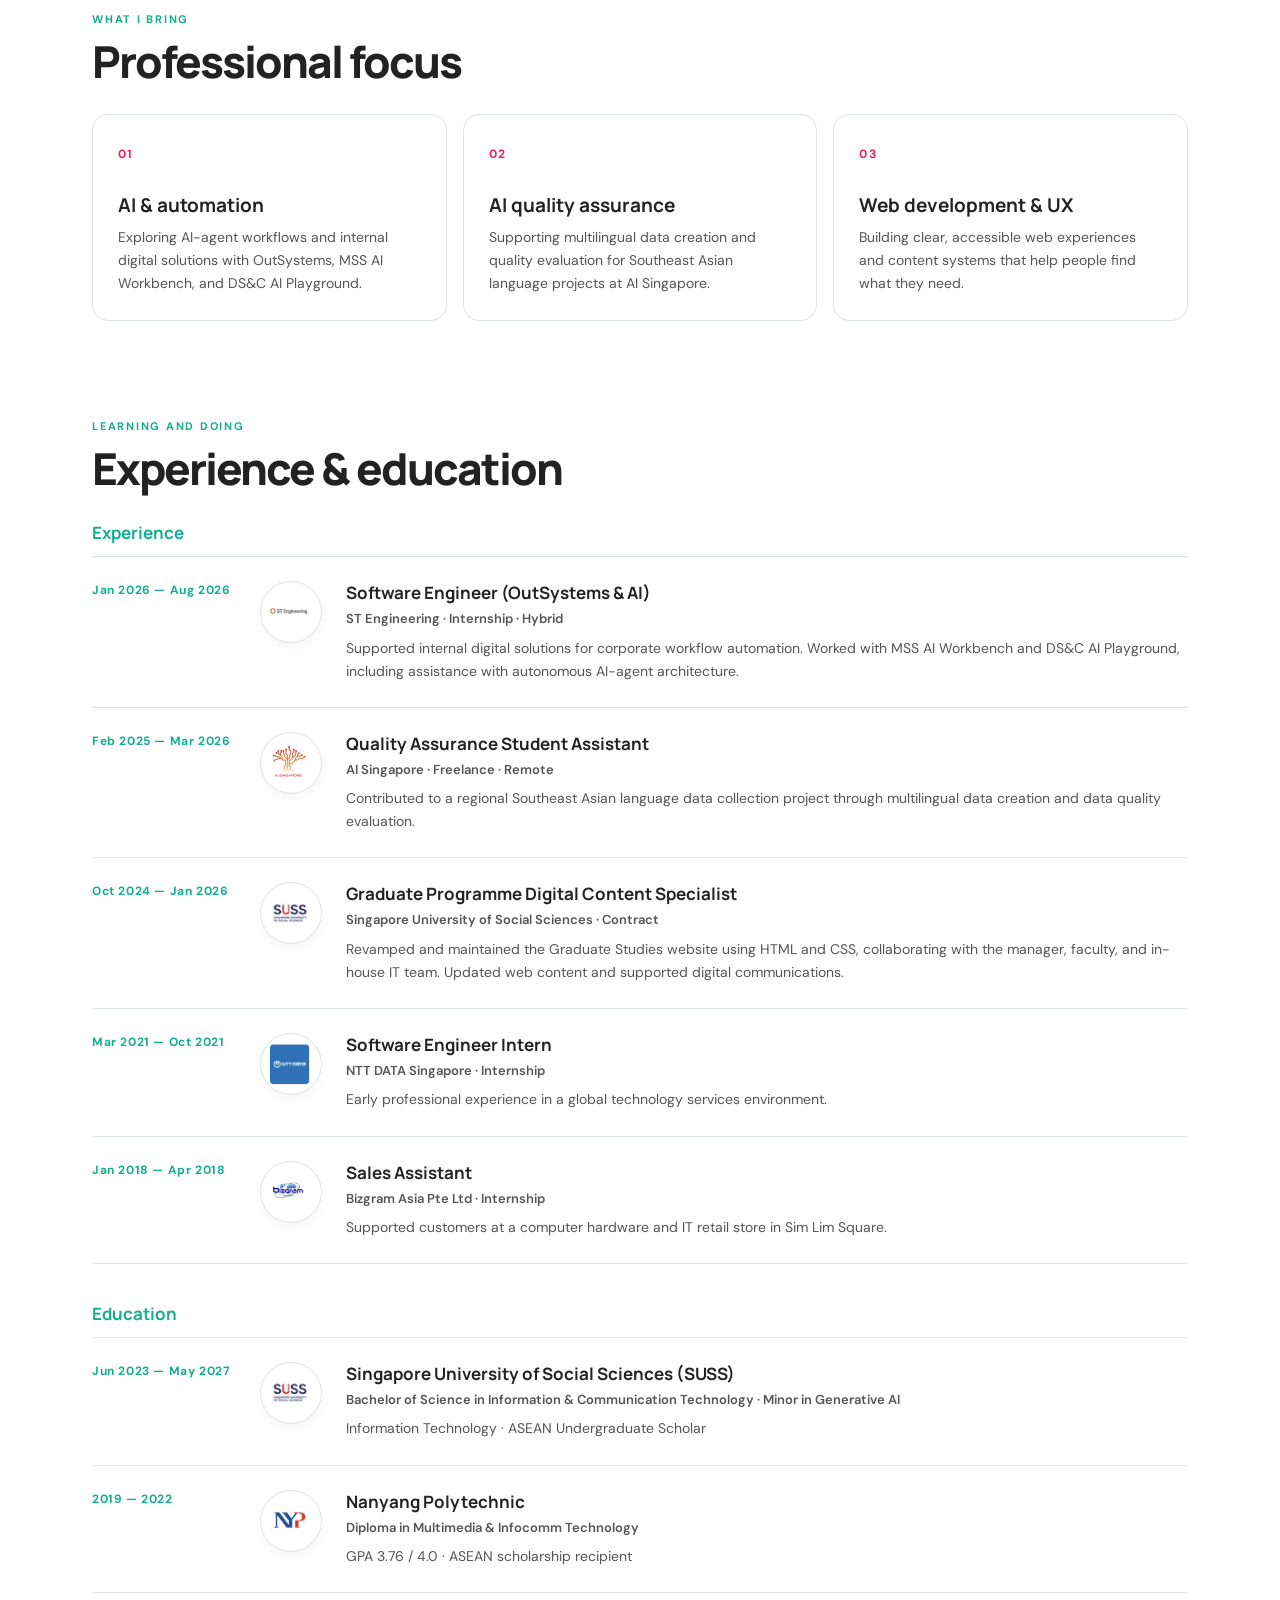
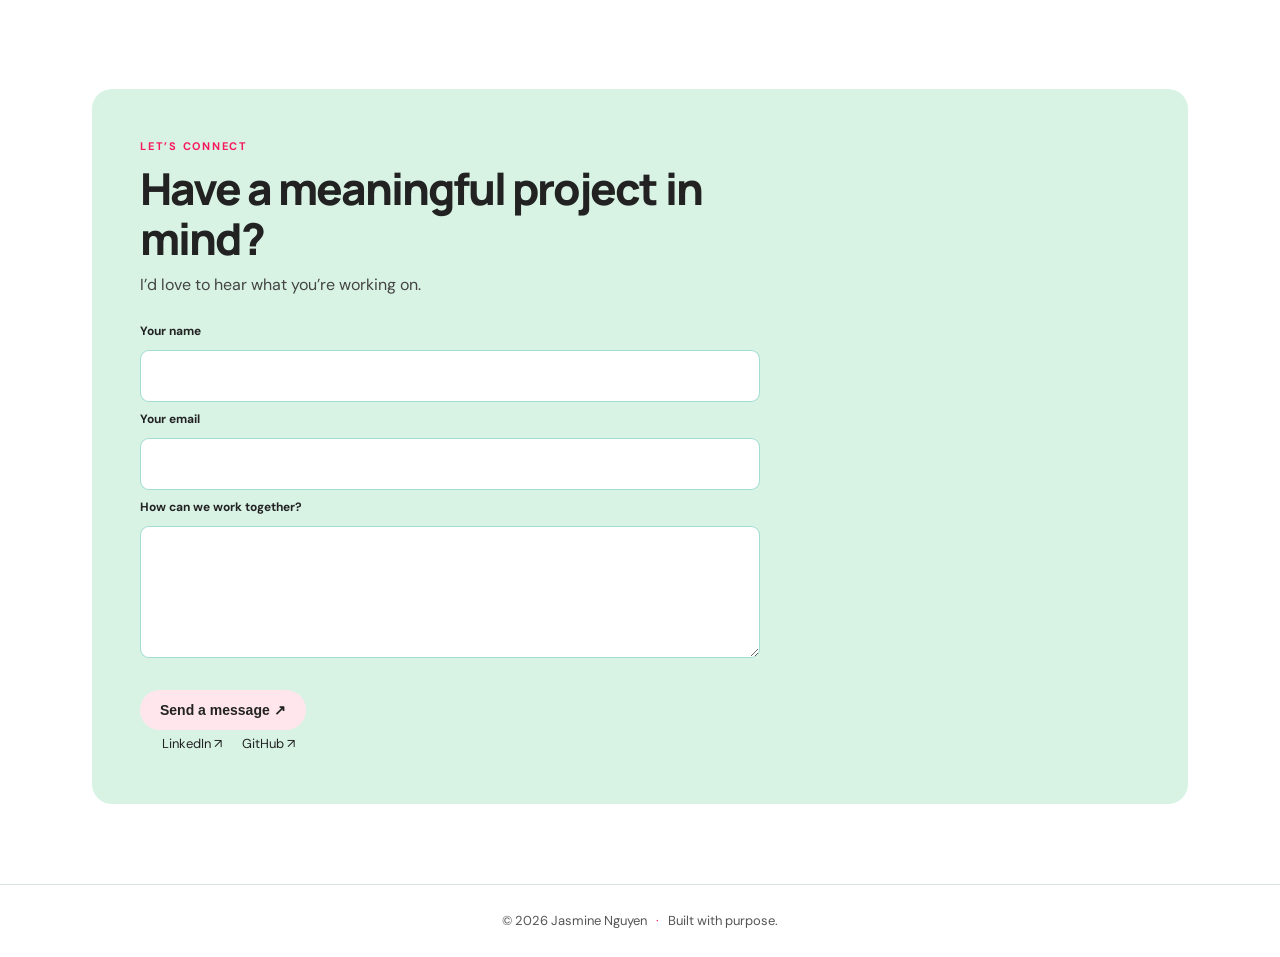
==== commit 1a03c33e: "Add AI chatbot" ====
--- a/about.html
+++ b/about.html
@@ -7,6 +7,7 @@
   <title>About | Jasmine Nguyen</title>
   <link rel="stylesheet" href="css/general.css" />
   <link rel="stylesheet" href="css/about.css" />
+  <link rel="stylesheet" href="css/chatbot.css" />
 </head>
 <body>
  <header class="topbar">
@@ -33,7 +34,7 @@
         <p>Anchored in my CliftonStrengths—<strong>Restorative, Learner, and Responsibility</strong>—I have grown into a bridge between emerging technology and practical human needs. I have supported Southeast Asian language data quality at <strong>AI Singapore</strong> and helped develop workflow automation and AI-agent solutions during my <strong>ST Engineering</strong> internship. My mission remains: <em>bridging technology gaps to drive cross-border digital impact across ASEAN</em>.</p>
       </div>
     </section>
-    <section class="about-section focus-section">
+    <section class="about-section focus-section" id="skills">
       <p class="eyebrow">What I bring</p><h2>Professional focus</h2>
       <div class="focus-grid">
         <article class="focus-card"><span>01</span><h3>AI &amp; automation</h3><p>Exploring AI-agent workflows and internal digital solutions with OutSystems, MSS AI Workbench, and DS&amp;C AI Playground.</p></article>
@@ -41,7 +42,7 @@
         <article class="focus-card"><span>03</span><h3>Web development &amp; UX</h3><p>Building clear, accessible web experiences and content systems that help people find what they need.</p></article>
       </div>
     </section>
-    <section class="about-section background-section">
+    <section class="about-section background-section" id="experience">
       <p class="eyebrow">Learning and doing</p><h2>Experience &amp; education</h2>
       <h3 class="timeline-label">Experience</h3>
       <div class="timeline">
@@ -57,9 +58,10 @@
         <article><p class="timeline-date">2019 — 2022</p><span class="org-logo"><img src="images/nanyang-poly-logo.png" alt="Nanyang Polytechnic" /></span><div class="timeline-copy"><h3>Nanyang Polytechnic</h3><p class="timeline-meta">Diploma in Multimedia &amp; Infocomm Technology</p><p>GPA 3.76 / 4.0 · ASEAN scholarship recipient</p></div></article>
       </div>
     </section>
-    <section class="contact-panel"><p class="eyebrow">Let’s connect</p><h2>Have a meaningful project in mind?</h2><p>I’d love to hear what you’re working on.</p><form class="contact-form" action="mailto:nguyenquynhnhu001@suss.edu.sg" method="post" enctype="text/plain"><label for="contact-name">Your name</label><input id="contact-name" name="name" autocomplete="name" required /><label for="contact-email">Your email</label><input id="contact-email" type="email" name="email" autocomplete="email" required /><label for="contact-message">How can we work together?</label><textarea id="contact-message" name="message" rows="4" required></textarea><button class="button button-light" type="submit">Send a message ↗</button></form><div class="social-links"><a href="https://www.linkedin.com/in/hgnu412/" target="_blank" rel="noopener noreferrer">LinkedIn ↗</a><a href="https://github.com/Jasmine-sunday" target="_blank" rel="noopener noreferrer">GitHub ↗</a></div></section>
+    <section class="contact-panel" id="contact"><p class="eyebrow">Let’s connect</p><h2>Have a meaningful project in mind?</h2><p>I’d love to hear what you’re working on.</p><form class="contact-form" action="mailto:nguyenquynhnhu001@suss.edu.sg" method="post" enctype="text/plain"><label for="contact-name">Your name</label><input id="contact-name" name="name" autocomplete="name" required /><label for="contact-email">Your email</label><input id="contact-email" type="email" name="email" autocomplete="email" required /><label for="contact-message">How can we work together?</label><textarea id="contact-message" name="message" rows="4" required></textarea><button class="button button-light" type="submit">Send a message ↗</button></form><div class="social-links"><a href="https://www.linkedin.com/in/hgnu412/" target="_blank" rel="noopener noreferrer">LinkedIn ↗</a><a href="https://github.com/Jasmine-sunday" target="_blank" rel="noopener noreferrer">GitHub ↗</a></div></section>
   </main>
   <footer>
     <p>© 2026 Jasmine Nguyen <span>·</span> Built with purpose.</p>
-  </footer></body>
+  </footer>  <script src="js/chatbot.js" defer></script>
+</body>
 </html>
--- a/css/chatbot.css
+++ b/css/chatbot.css
@@ -0,0 +1,45 @@
+:root { --pc-green:#15AD90; --pc-ink:#222; --pc-pink:#F7195E; --pc-mint:#d8f3e4; --pc-blush:#ffe6ed; }
+.pc-launch,.pc-panel,.pc-panel * { box-sizing:border-box; }
+.pc-launch { position:fixed; z-index:1000; right:24px; bottom:24px; display:flex; align-items:center; gap:10px; border:0; border-radius:999px; padding:9px 18px 9px 10px; color:#fff; background:var(--pc-ink); box-shadow:0 10px 32px #2224; font-family:inherit; font-size:15px; font-weight:600; line-height:1.2; cursor:pointer; transition:transform .2s,background .2s; }
+.pc-launch:hover { transform:translateY(-3px); background:var(--pc-green); }
+.pc-jasmine { position:relative; display:inline-block; flex:0 0 auto; width:46px; height:46px; filter:drop-shadow(0 3px 3px #2222); }
+.pc-petal { position:absolute; z-index:1; left:16px; top:2px; width:14px; height:24px; border:1px solid #e9e9e9; border-radius:0; background:linear-gradient(110deg,#fff 8%,#f8fbf8 90%); clip-path:polygon(50% 0,82% 24%,100% 53%,87% 78%,50% 100%,13% 78%,0 53%,18% 24%); transform-origin:50% 21px; }
+.pc-petal.petal-top { transform:rotate(0); }
+.pc-petal.petal-right-top { transform:rotate(72deg); }
+.pc-petal.petal-right-bottom { transform:rotate(144deg); }
+.pc-petal.petal-left-bottom { transform:rotate(216deg); }
+.pc-petal.petal-left-top { transform:rotate(288deg); }
+.pc-flower-face { position:absolute; z-index:2; top:16px; left:16px; width:14px; height:14px; border-radius:50%; background:#ffd66b; box-shadow:inset 0 -2px 0 #f6b943; }
+.pc-flower-face::before { position:absolute; top:5px; left:3px; width:2px; height:3px; content:""; border-radius:50%; background:var(--pc-ink); box-shadow:6px 0 var(--pc-ink); }
+.pc-flower-face::after { position:absolute; top:8px; left:5px; width:4px; height:3px; content:""; border-bottom:1px solid var(--pc-pink); border-radius:50%; }
+.pc-leaf { position:absolute; z-index:0; right:-1px; bottom:1px; width:19px; height:10px; border-radius:100% 0 100% 0; background:var(--pc-green); transform:rotate(-28deg); }
+.pc-jasmine-small { width:50px; height:50px; background-color:#d8f3e4; }
+.pc-launch .pc-jasmine { animation:pc-bloom 2.6s ease-in-out infinite; }
+@keyframes pc-bloom { 0%,100%{transform:translateY(0) rotate(-3deg)} 50%{transform:translateY(-4px) rotate(3deg)} }
+.pc-panel { position:fixed; z-index:1001; right:24px; bottom:88px; display:flex; flex-direction:column; width:min(390px,calc(100vw - 28px)); height:min(590px,calc(100dvh - 120px)); overflow:hidden; border:1px solid #15ad9044; border-radius:22px; background:#fff; box-shadow:0 18px 60px #2222; font-family:inherit; color:var(--pc-ink); }
+.pc-panel[hidden] { display:none; }
+.pc-header { display:flex; align-items:center; justify-content:space-between; gap:12px; padding:18px 20px; background:linear-gradient(125deg,var(--pc-mint),var(--pc-blush)); }
+.pc-heading { display:flex; align-items:center; gap:12px; }
+.pc-kicker { color:var(--pc-green); font-size:10px; font-weight:800; letter-spacing:.15em; }
+.pc-header h2 { margin:4px 0 0; font-size:17px; }
+.pc-close { border:0; background:transparent; color:var(--pc-ink); font-size:28px; cursor:pointer; line-height:1; }
+.pc-messages { flex:1; display:flex; flex-direction:column; gap:12px; overflow-y:auto; padding:18px; }
+.pc-message { max-width:88%; padding:12px 14px; border-radius:16px; font-size:14px; line-height:1.55; overflow-wrap:anywhere; }
+.pc-bot { align-self:flex-start; border-bottom-left-radius:5px; background:#f4f7f5; }
+.pc-user { align-self:flex-end; border-bottom-right-radius:5px; color:#fff; background:var(--pc-green); }
+.pc-action { display:block; width:fit-content; margin-top:10px; color:#087963; font-weight:700; text-decoration:none; }
+.pc-action:hover { color:var(--pc-pink); text-decoration:underline; }
+.pc-quick { padding:0 16px 10px; }
+.pc-quick button { width:100%; border:1px solid #f7195e55; border-radius:12px; padding:10px; color:var(--pc-ink); background:var(--pc-blush); font-family:inherit; font-size:12px; font-weight:600; line-height:1.4; text-align:left; cursor:pointer; }
+.pc-form { display:flex; gap:8px; padding:12px 14px; border-top:1px solid #2221; }
+.pc-form input { flex:1; min-width:0; border:1px solid #2222; border-radius:999px; padding:12px 15px; font-family:inherit; font-size:14px; outline:none; }
+.pc-form input:focus { border-color:var(--pc-green); box-shadow:0 0 0 3px #15ad9022; }
+.pc-form button { width:44px; height:44px; border:0; border-radius:50%; color:#fff; background:var(--pc-pink); font-size:22px; cursor:pointer; }
+.pc-form button:disabled { opacity:.55; cursor:wait; }
+.pc-footnote { margin:0; padding:0 16px 12px; color:#777; font-size:10px; }
+.pc-pending { color:#666; font-style:italic; }
+.pc-pending::after { content:""; display:inline-block; width:5px; height:5px; margin-left:6px; border-radius:50%; background:var(--pc-green); animation:pc-pulse .8s ease-in-out infinite alternate; }
+@keyframes pc-pulse { to { opacity:.25; transform:scale(.7); } }
+.pc-sr-only { position:absolute; width:1px; height:1px; padding:0; margin:-1px; overflow:hidden; clip:rect(0,0,0,0); white-space:nowrap; border:0; }
+@media(max-width:520px) { .pc-launch { right:14px; bottom:14px; padding:7px 14px 7px 8px; font-size:14px; }.pc-jasmine { width:42px;height:42px; }.pc-petal { left:14px;top:1px;width:14px;height:23px;transform-origin:50% 20px; }.pc-flower-face { top:14px;left:14px; }.pc-jasmine-small { width:48px;height:48px; }.pc-jasmine-small .pc-petal { left:17px;top:2px; }.pc-jasmine-small .pc-flower-face { top:17px;left:17px; }.pc-panel { right:8px; bottom:72px; width:calc(100vw - 16px); height:min(560px,calc(100dvh - 94px)); border-radius:18px; }.pc-quick { display:flex; flex-direction:column; gap:7px; }.pc-quick button { padding:9px; } }
+@media(prefers-reduced-motion:reduce) { .pc-launch,.pc-launch .pc-jasmine,.pc-pending::after { animation:none; transition:none; } }
